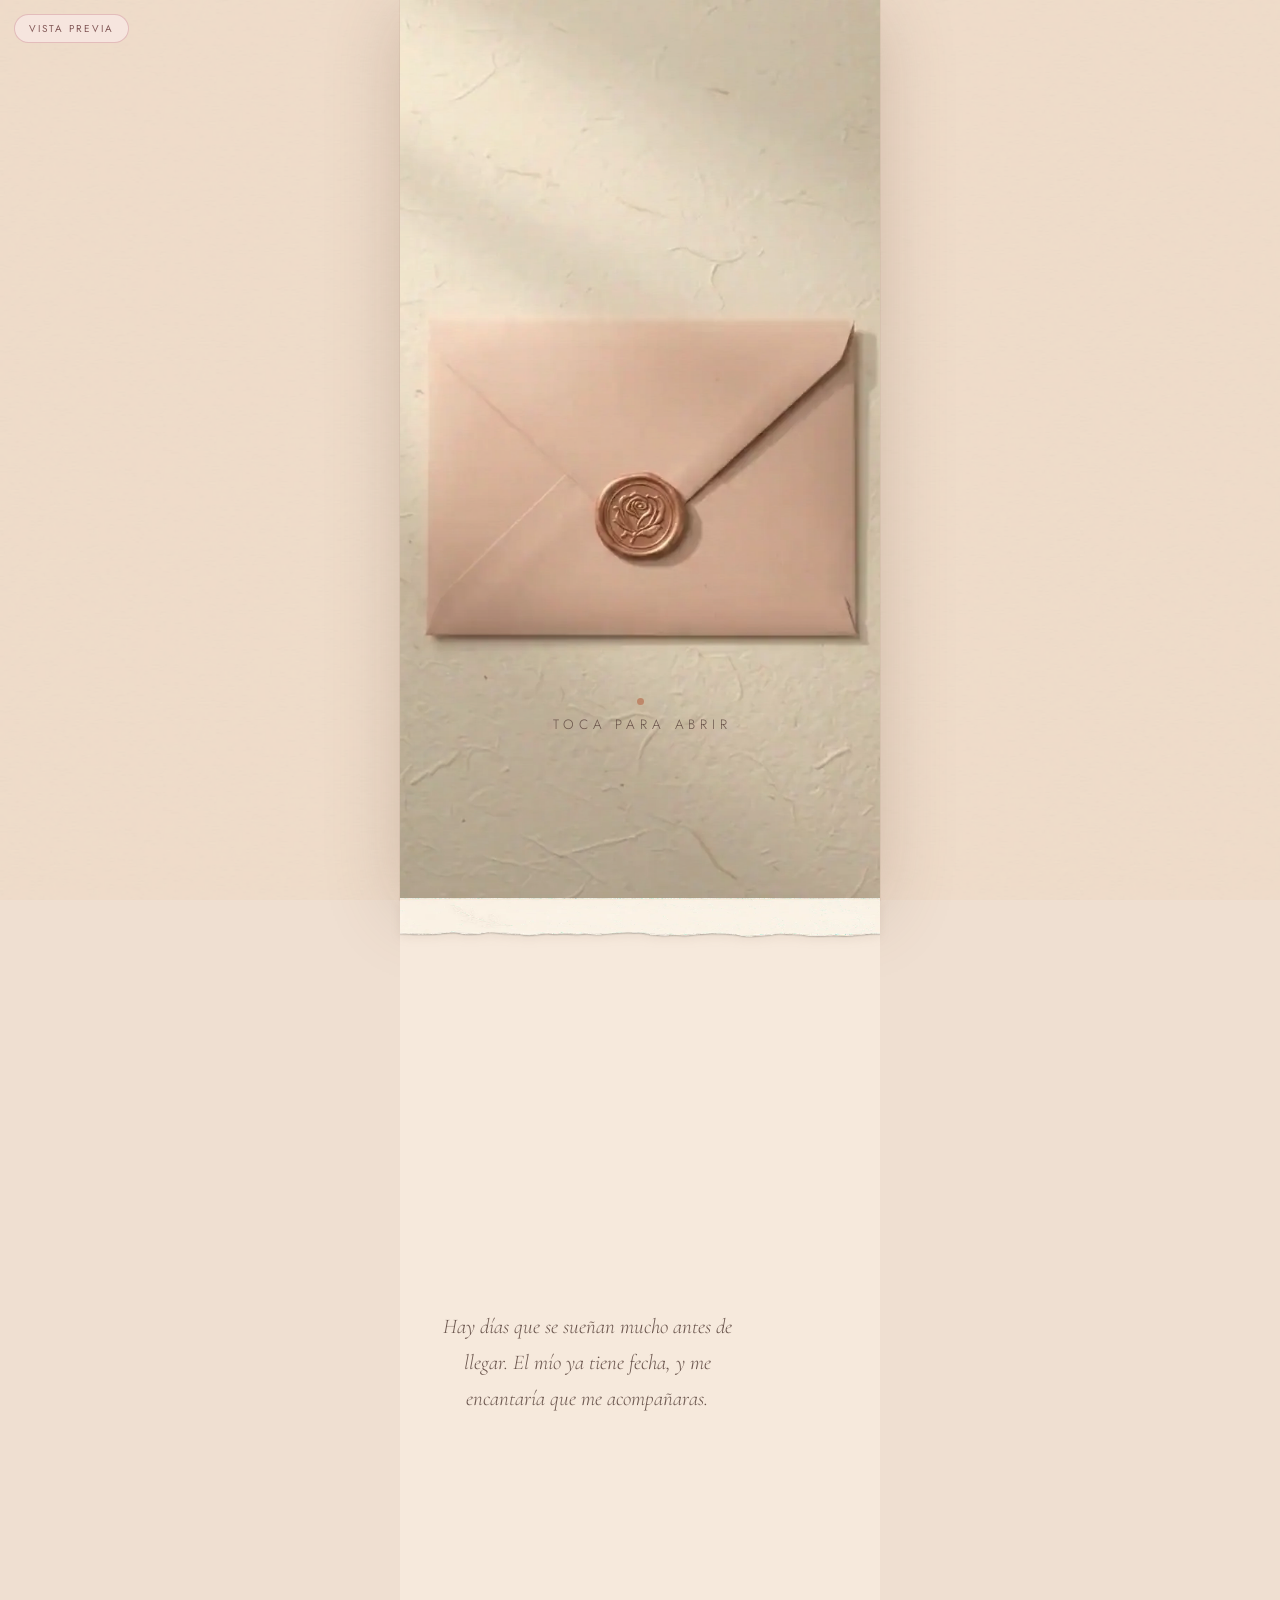
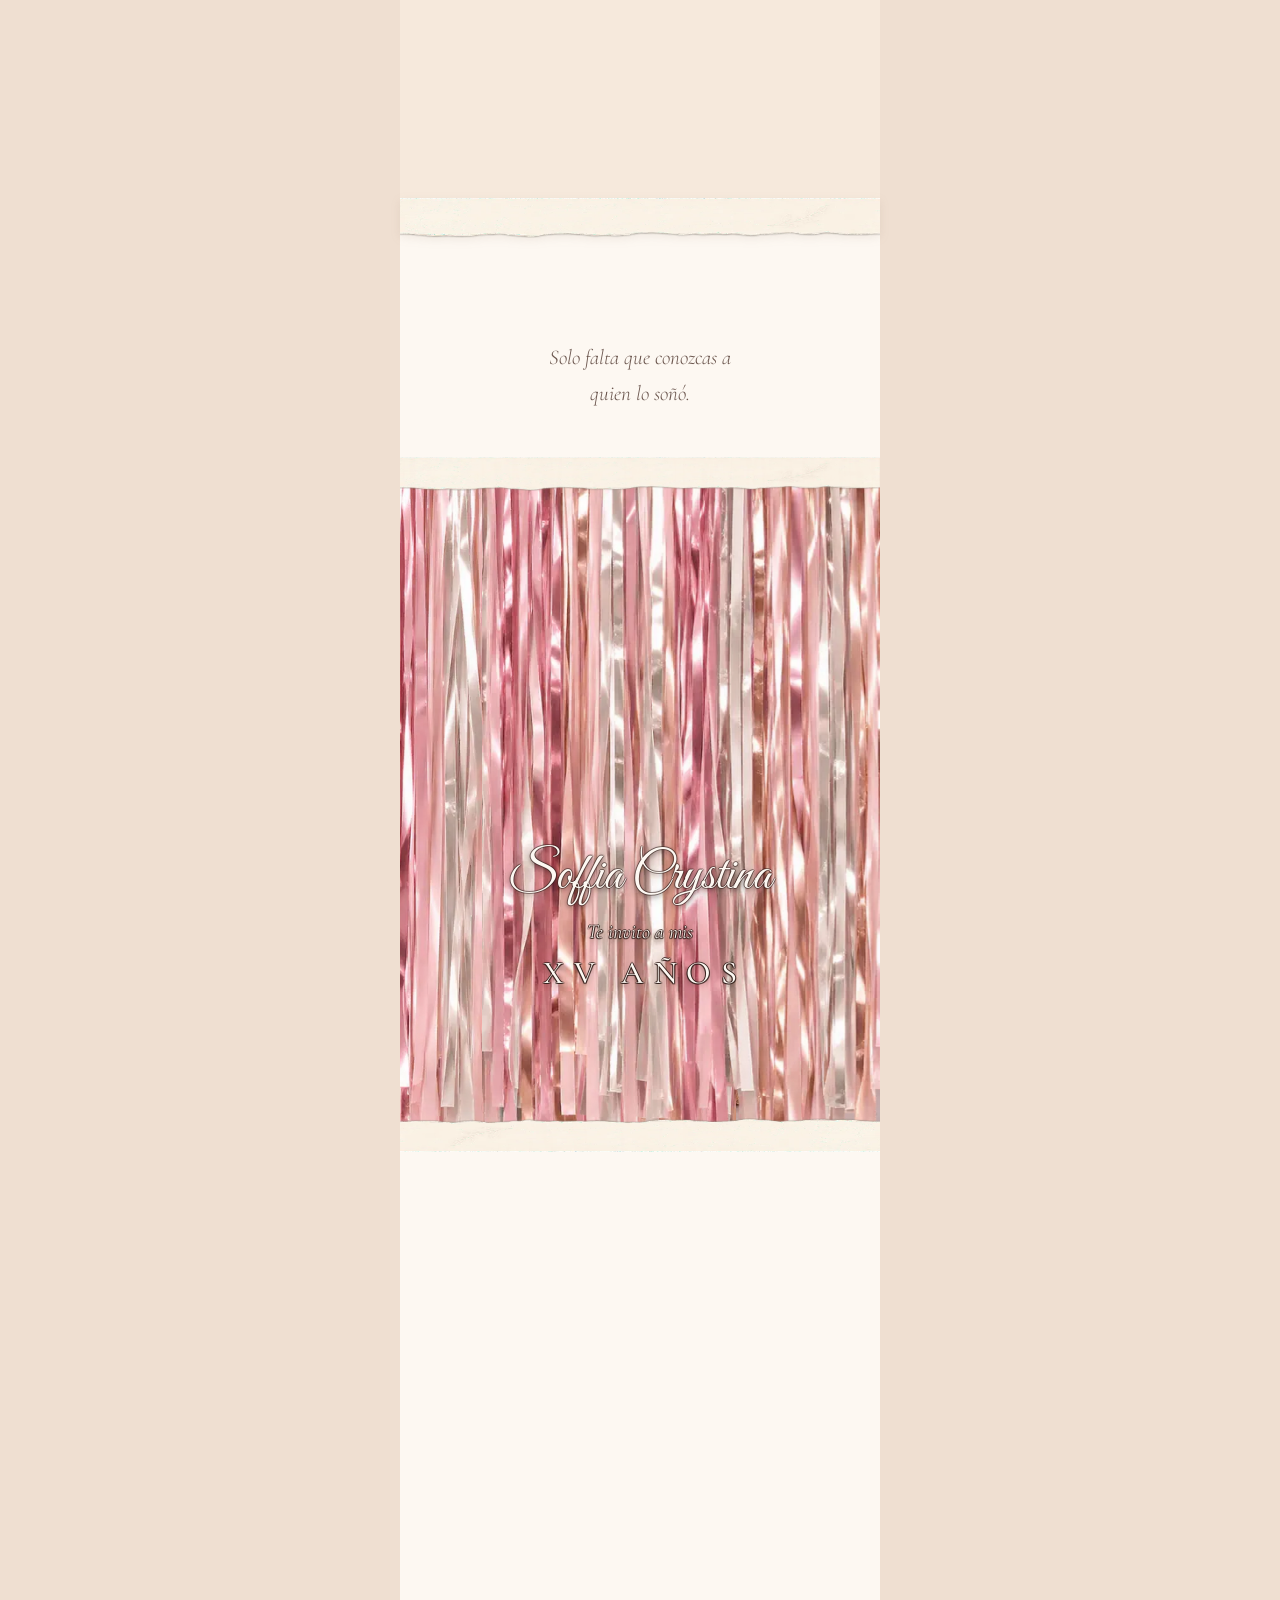
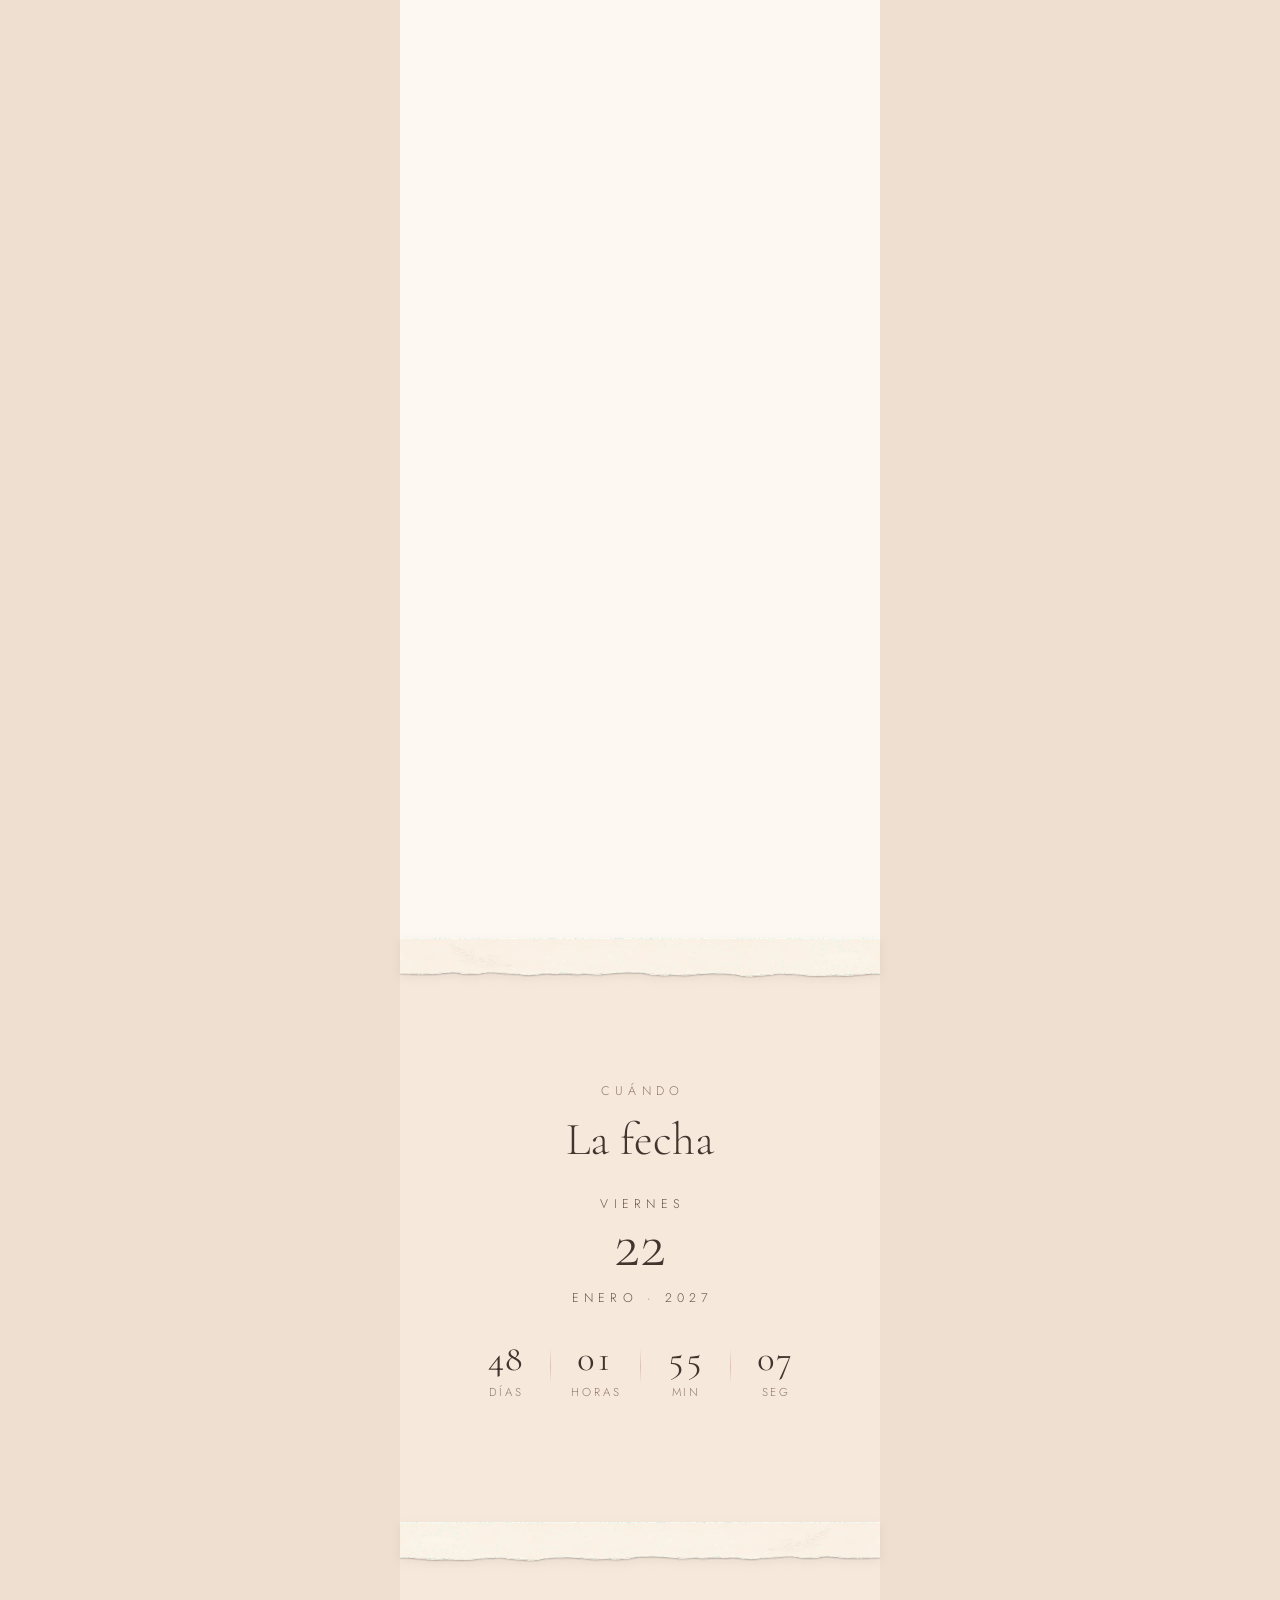
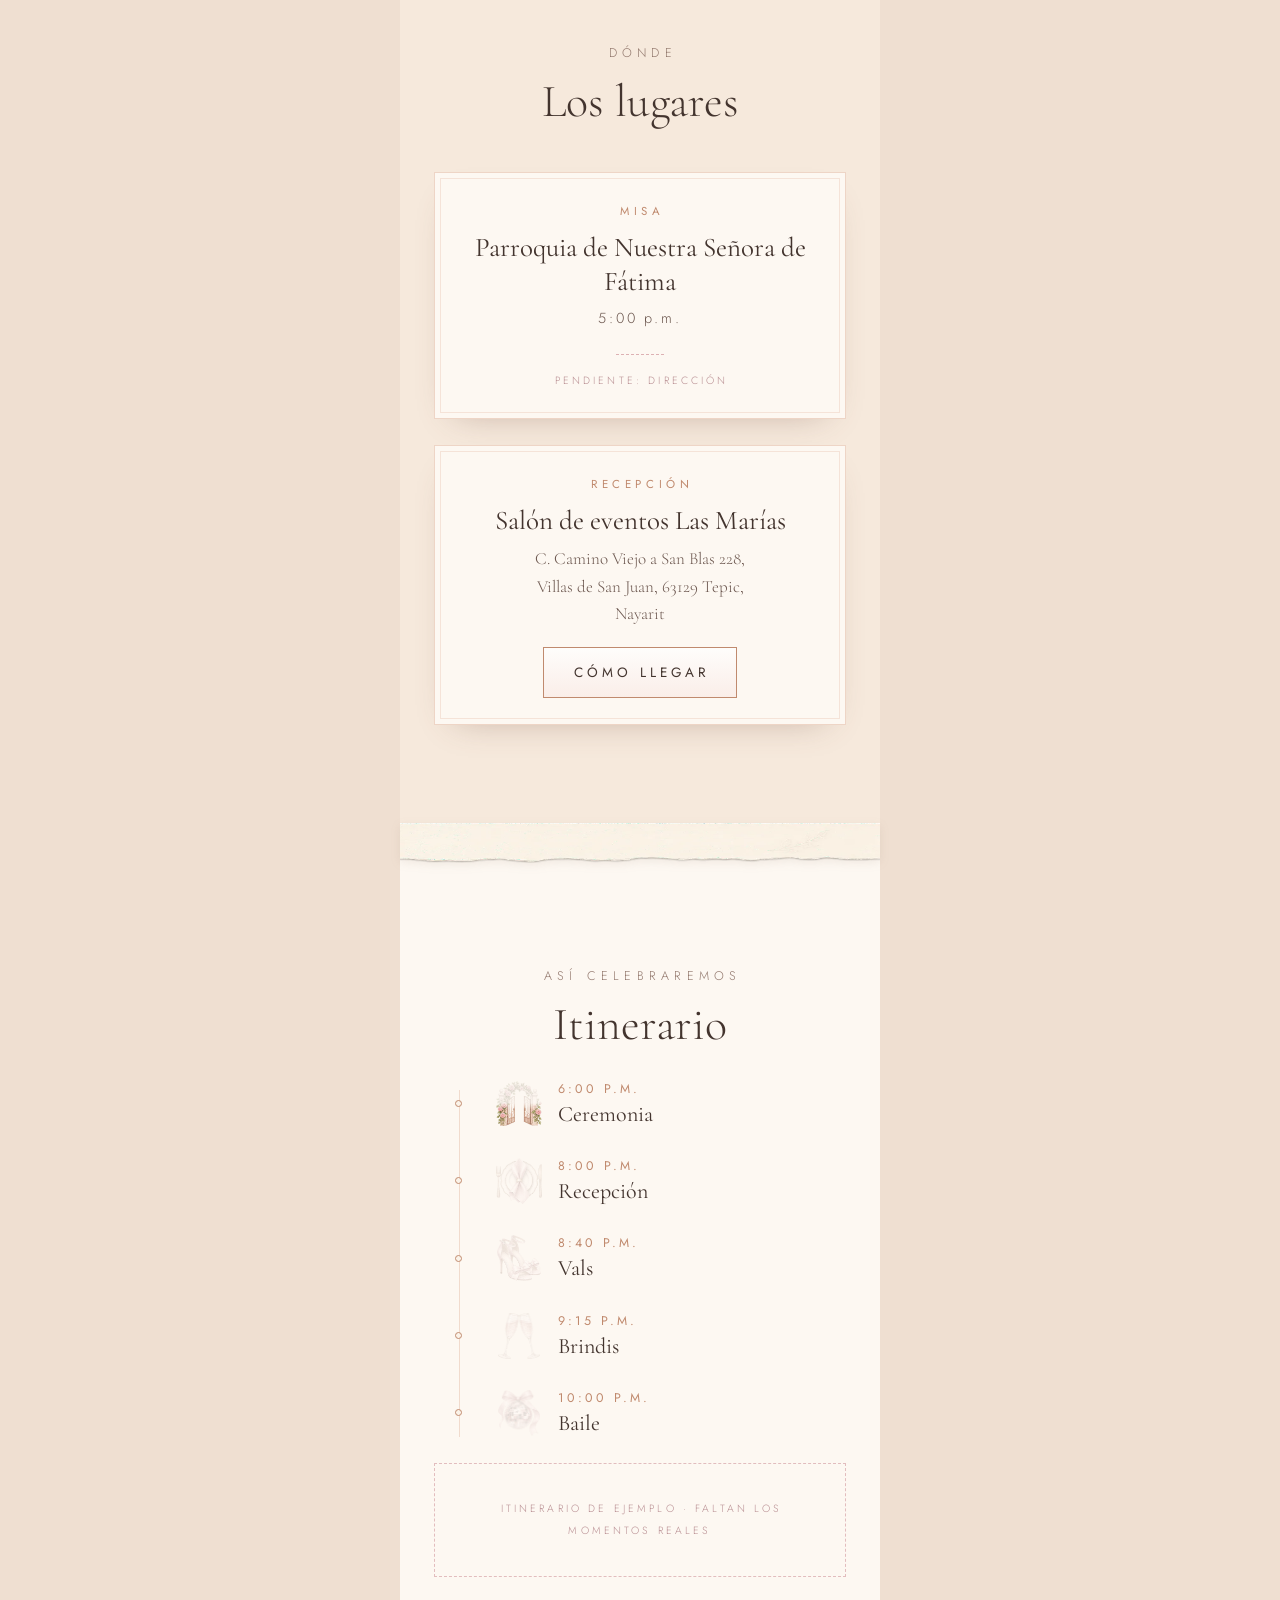
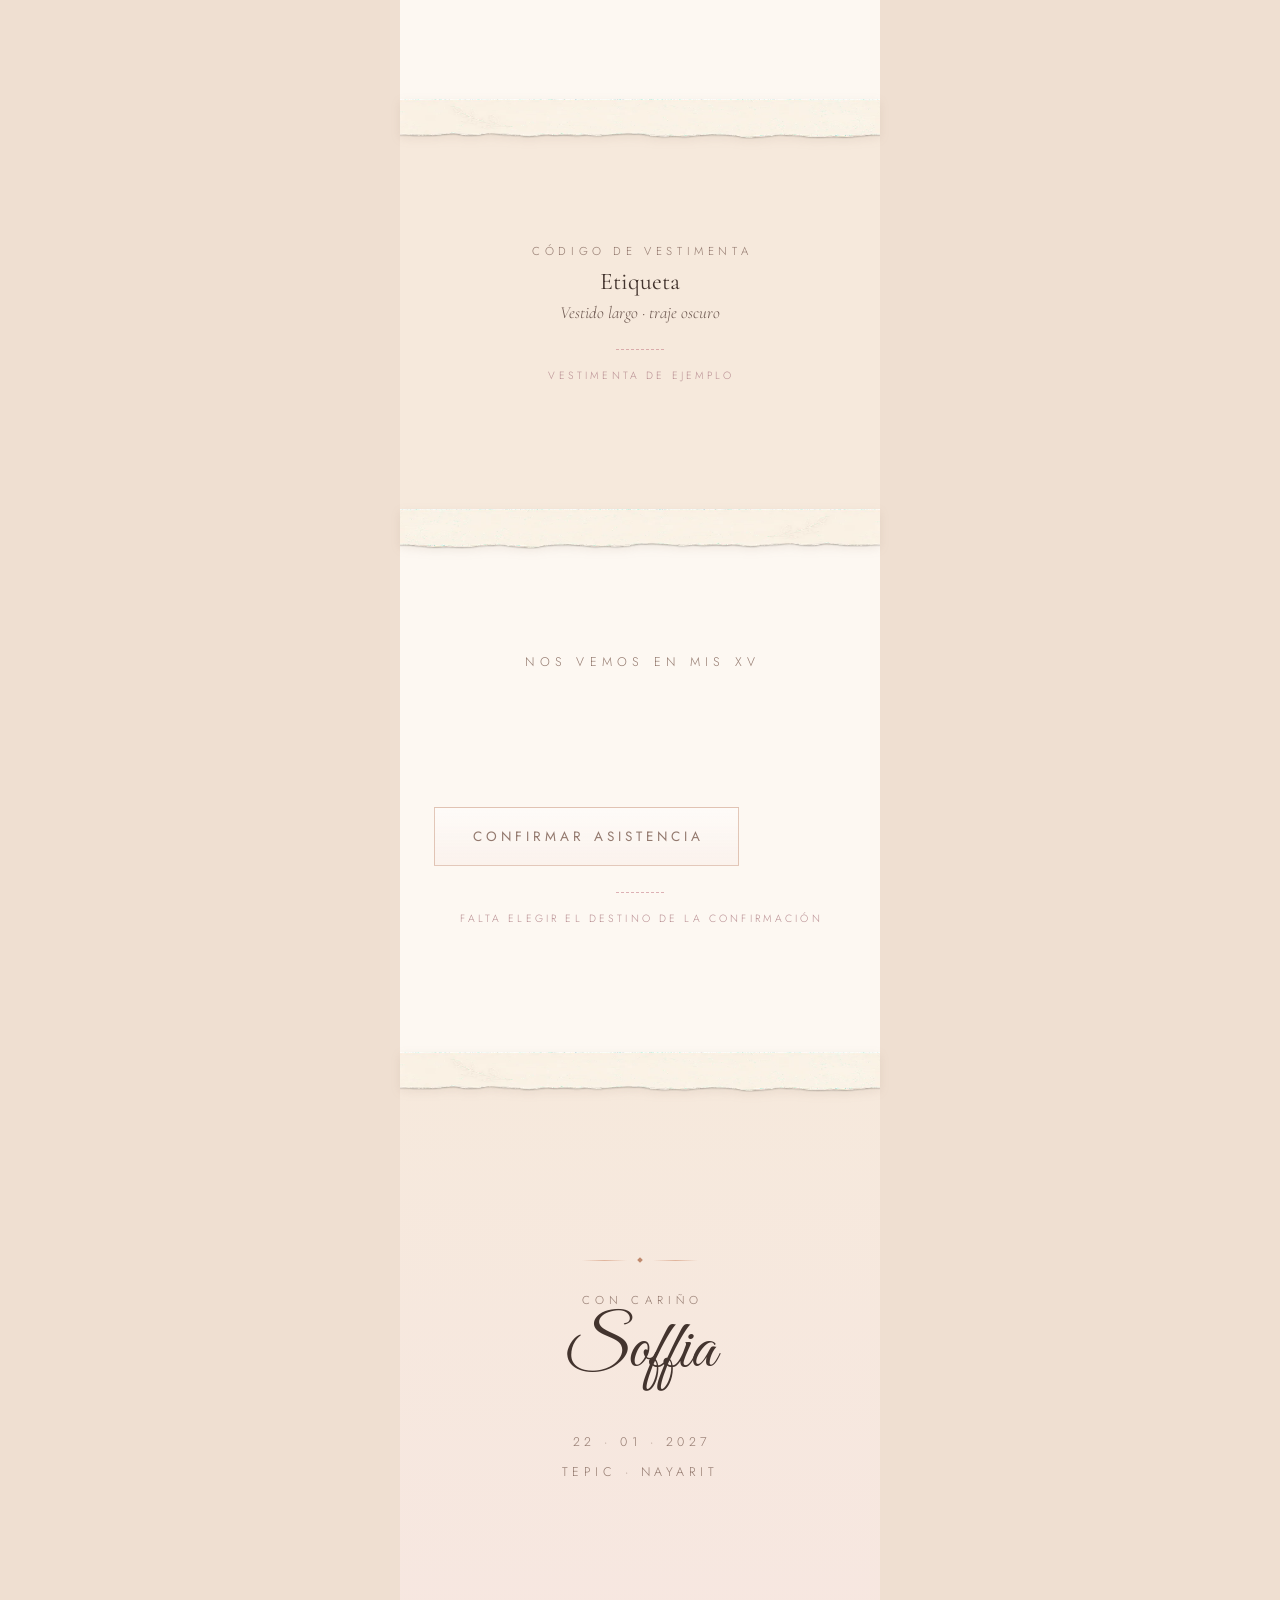
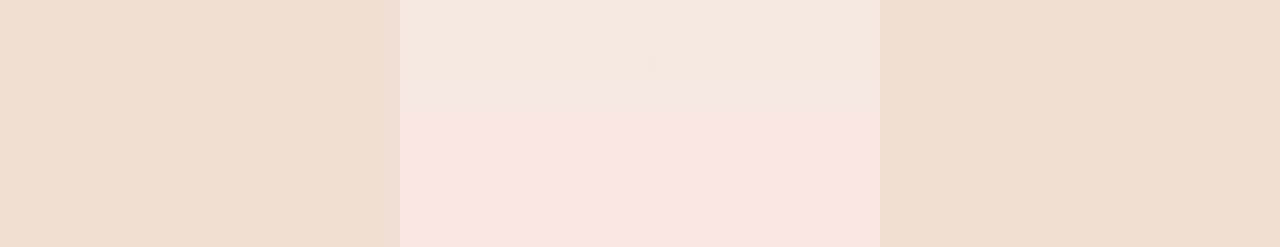
==== index.html @ de1f69ea "El telón es ahora una cortina de flecos, y las bolas son de espejo Los flecos miden 8,5 px de ancho " ====
<!doctype html>
<html lang="es">
<head>
<meta charset="utf-8">
<!-- fuera de los buscadores: aquí van el nombre y la foto de una menor -->
<meta name="robots" content="noindex, nofollow, noarchive, noimageindex">
<meta name="viewport" content="width=device-width, initial-scale=1, viewport-fit=cover">
<title>Mis XV años · Soffia Crystina</title>
<meta name="description" content="Invitación a los XV años de Soffia Crystina Molina González.">
<meta name="theme-color" content="#F7EADF">
<link rel="preconnect" href="https://fonts.googleapis.com">
<link rel="preconnect" href="https://fonts.gstatic.com" crossorigin>
<link rel="stylesheet" href="https://fonts.googleapis.com/css2?family=Cormorant+Garamond:ital,wght@0,300;0,400;0,500;0,600;1,300;1,400&family=Jost:wght@300;400;500&family=Great+Vibes&display=swap">
<!-- El estilo se decide antes de pintar nada: si se pusiera desde script.js?v=1795372838-704728f
     se vería un parpadeo del estilo viejo al nuevo. Manda ?estilo= de la URL;
     si no, lo que diga datos.js?v=1795372838-704728f (y por defecto, «papel»). -->
<script src="datos.js?v=1795372838-704728f"></script>
<script>
  (function () {
    var p = new URLSearchParams(location.search).get('estilo');
    var e = (p === 'fiesta' || p === 'papel') ? p : null;
    var d = (window.DATOS && DATOS.estilo) || 'papel';
    document.documentElement.dataset.estilo = e || d;
    if (e) try { sessionStorage.setItem('estilo', e); } catch (x) {}
  })();
</script>
<link rel="preload" as="image" href="assets/apertura-poster.webp?v=1795372838-704728f">
<link rel="stylesheet" href="styles.css?v=1795372838-704728f">
</head>
<body class="sin-abrir">

<p class="salta"><a href="#contenido">Saltar al contenido de la invitación</a></p>

<!-- ══════════════ 1 · EL SOBRE ══════════════ -->
<section class="pantalla-sobre" id="sobre">
  <div class="sobre-centro">

    <button type="button" class="escenario" id="escenario"
            aria-label="Abrir la invitación de Soffia">
     <span class="lienzo">
      <!-- 1 · el sobre cerrado, quieto, hasta que tocan -->
      <img class="capa" id="capa-poster" src="assets/apertura-poster.webp?v=1795372838-704728f" alt=""
           width="1080" height="1920" fetchpriority="high">

      <!-- 2 · los dos vídeos, uno detrás de otro. Son dos elementos y no uno
           con la fuente cambiada: así el segundo ya está descargado y pintado
           cuando acaba el primero, y el corte no parpadea. -->
      <video class="capa" id="video-1" muted playsinline preload="auto"
             aria-hidden="true" src="assets/apertura-1.mp4?v=1795372838-704728f"></video>
      <video class="capa" id="video-2" muted playsinline preload="none"
             aria-hidden="true"></video>

      <!-- 3 · la hoja: es el último fotograma del segundo vídeo, así que el
           relevo no se ve. Hace falta porque el navegador tira la imagen de un
           vídeo pausado al salir de pantalla y al volver dibuja la primera. -->
      <img class="capa" id="capa-final" src="assets/apertura-final.webp?v=1795372838-704728f" alt=""
           width="1080" height="1920" fetchpriority="low">

      <!-- 3b · y la hoja se asienta: el fotograma del vídeo recorta un 18 %
           del ancho, justo donde está el borde deckle. Esta capa trae la hoja
           entera y entra creciendo hacia su tamaño real, así que el reencuadre
           se lee como el papel posándose y no como un salto. -->
      <span class="capa hoja-posada" id="hoja-posada" aria-hidden="true">
        <img src="assets/hoja.webp?v=1795372838-704728f" alt="" width="720" height="1168"
             fetchpriority="low">
      </span>

      <!-- 4 · y encima, las letras -->
      <span class="carta" id="carta" aria-hidden="true">
        <span class="carta-cintillo" style="--i:0">Mis XV años</span>
        <span class="filete" style="--i:1"><i></i><b></b><i></i></span>
        <span class="carta-nombre" style="--i:2">Soffia Crystina</span>
        <span class="carta-apellidos" style="--i:3">Molina González</span>
        <span class="carta-fecha" id="carta-fecha" style="--i:4">Fecha por confirmar</span>
      </span>
     </span>
    </button>


    <!-- «Toca para abrir» y «Desliza» ocupan el mismo sitio: una se desvanece y
         la otra aparece justo donde estaba, pegada al sobre. -->
    <div class="pie-sobre">
    <div class="llamada" id="llamada">
      <span class="llamada-sello" aria-hidden="true"></span>
      <span class="llamada-texto">Toca para abrir</span>
    </div>

    <div class="baja" id="baja" aria-hidden="true">
      <span>Desliza</span>
      <svg viewBox="0 0 18 26" width="18" height="26" fill="none" aria-hidden="true">
        <path d="M9 1v21M3 16l6 6 6-6" stroke="currentColor" stroke-width="1.1"
              stroke-linecap="round" stroke-linejoin="round"/>
      </svg>
      </div>
    </div>
  </div>
</section>

<main id="contenido">

<!-- ══════════════ 2 · SOFFIA ══════════════ -->
<!-- ══════════════ 2 · LA ILUSIÓN ══════════════ -->
<section class="seccion s-nota" id="nota">
  <div class="costura costura-arriba invertida" aria-hidden="true"></div>
  <img class="adorno ad-globo" src="assets/ad-globo.webp?v=1795372838-704728f" alt="" aria-hidden="true" loading="lazy" data-parallax="0.08">

  <div class="envoltorio">
    <p class="parrafo-grande revela" id="msj-presentacion" style="--i:0"></p>
  </div>
</section>

<!-- ══════════════ 3 · SOFFIA ══════════════ -->
<section class="seccion s-soffia" id="soffia">
  <div class="costura costura-arriba" aria-hidden="true"></div>
  <img class="adorno ad-brillo ad-brillo-esferas" src="assets/ad-brillo.webp?v=1795372838-704728f" alt="" aria-hidden="true" loading="lazy" data-parallax="0.13">
  <img class="adorno ad-esferas" src="assets/ad-esferas.webp?v=1795372838-704728f" alt="" aria-hidden="true" loading="lazy" data-parallax="0.10">

  <!-- el puente: lo último que se lee antes de que se abran las rosas -->
  <div class="envoltorio">
    <p class="parrafo-puente revela" id="msj-puente" style="--i:0"></p>
  </div>

  <!-- La escena se queda clavada en pantalla mientras dura el efecto. Es lo
       que permite darle recorrido de scroll sin dejar papel en blanco: la
       fotografía no se mueve, lo que avanza es el desvelado. -->
  <div class="soffia-escena">

  <!-- la fotografía asoma por un rasgado del papel -->
  <figure class="retrato revela" id="retrato" style="--i:2">
    <div class="retrato-marco">
      <img id="foto-portada" alt="Fotografía de Soffia" hidden>
      <div class="retrato-vacio" id="retrato-vacio">
        <img src="assets/flor-hojas.webp?v=1795372838-704728f" alt="" loading="lazy">
        <p>Aquí irá la fotografía de Soffia</p>
      </div>
      <!-- tres paneles de rosas: arriba sube, izquierda y derecha se abren -->
      <img class="velo velo-arriba" src="assets/panel-arriba.webp?v=1795372838-704728f" alt="" loading="lazy">
      <img class="velo velo-izq" src="assets/panel-izq.webp?v=1795372838-704728f" alt="" loading="lazy">
      <img class="velo velo-der" src="assets/panel-der.webp?v=1795372838-704728f" alt="" loading="lazy">
    </div>
    <span class="costura costura-foto arriba" aria-hidden="true"></span>
    <span class="costura costura-foto abajo" aria-hidden="true"></span>
  </figure>

  <!-- la invitación de verdad: aparece cuando las rosas terminan de abrirse -->
  <div class="envoltorio">
    <div class="invitacion" id="invitacion">
      <p class="antetitulo inv-ep">Te invito</p>
      <h1 class="titulo-soffia inv-nom">
        <span class="firma" id="nombre-grande">Soffia Crystina</span>
      </h1>
      <p class="inv-pie"><span class="inv-pie-a">Te invito a mis</span><span class="inv-xv">XV años</span></p>
    </div>
  </div>

  </div><!-- /soffia-escena -->
</section>

<!-- ══════════════ 3 · CUÁNDO Y DÓNDE ══════════════ -->
<section class="seccion s-cuando" id="cuando">
  <div class="costura costura-arriba invertida" aria-hidden="true"></div>
  <img class="adorno ad-guirnalda" src="assets/ad-guirnalda.webp?v=1795372838-704728f" alt="" aria-hidden="true" loading="lazy" data-parallax="0.11">

  <div class="envoltorio">
    <p class="antetitulo revela" style="--i:0">Cuándo</p>
    <h2 class="titulo revela" style="--i:1">La fecha</h2>

    <div class="fecha-grande revela" id="fecha-grande" style="--i:2"></div>

    <div class="cuenta" id="cuenta" hidden>
      <div class="cuenta-celda"><b id="cr-d">00</b><span>días</span></div>
      <div class="cuenta-celda"><b id="cr-h">00</b><span>horas</span></div>
      <div class="cuenta-celda"><b id="cr-m">00</b><span>min</span></div>
      <div class="cuenta-celda"><b id="cr-s">00</b><span>seg</span></div>
    </div>

  </div>
</section>

<!-- ══════════════ 4b · DÓNDE ══════════════ -->
<section class="seccion s-donde" id="donde">
  <div class="costura costura-arriba" aria-hidden="true"></div>
  <img class="adorno ad-perlas" src="assets/ad-perlas.webp?v=1795372838-704728f" alt="" aria-hidden="true" loading="lazy" data-parallax="0.12">

  <div class="envoltorio">
    <p class="antetitulo revela" style="--i:0">Dónde</p>
    <h2 class="titulo revela" style="--i:1">Los lugares</h2>

    <div class="sedes" id="sedes"></div>
  </div>
</section>

<!-- ══════════════ 4 · ITINERARIO ══════════════ -->
<section class="seccion s-itinerario" id="itinerario">
  <div class="costura costura-arriba" aria-hidden="true"></div>
  <img class="adorno ad-mono-a" src="assets/ad-mono-a.webp?v=1795372838-704728f" alt="" aria-hidden="true" loading="lazy" data-parallax="0.10">

  <div class="envoltorio">
    <p class="antetitulo revela" style="--i:0">Así celebraremos</p>
    <h2 class="titulo revela" style="--i:1">Itinerario</h2>

    <div class="linea-tiempo" id="linea-tiempo">
      <span class="linea-riel" aria-hidden="true"><i id="linea-avance"></i></span>
      <ol id="momentos"></ol>
    </div>

  </div>
</section>

<!-- ══════════════ 5 · VESTIMENTA ══════════════ -->
<section class="seccion s-vestir" id="vestir" hidden>
  <div class="costura costura-arriba invertida" aria-hidden="true"></div>
  <img class="adorno ad-cintas" src="assets/ad-cintas.webp?v=1795372838-704728f" alt="" aria-hidden="true" loading="lazy" data-parallax="0.10">

  <div class="envoltorio">
    <div class="vestimenta" id="vestimenta" hidden></div>
  </div>
</section>

<!-- ══════════════ 6 · CONFIRMACIÓN ══════════════ -->
<section class="seccion s-confirmar" id="confirmar">
  <div class="costura costura-arriba" aria-hidden="true"></div>
  <img class="adorno ad-brillo ad-brillo-globos" src="assets/ad-brillo.webp?v=1795372838-704728f" alt="" aria-hidden="true" loading="lazy" data-parallax="0.13">
  <img class="adorno ad-globos" src="assets/ad-globos.webp?v=1795372838-704728f" alt="" aria-hidden="true" loading="lazy" data-parallax="0.09">

  <div class="envoltorio">
    <p class="antetitulo revela" style="--i:0">Nos vemos en mis XV</p>
    <p class="parrafo-grande revela" id="msj-cierre" style="--i:1"></p>
    <div class="accion revela" id="accion" style="--i:2"></div>
  </div>
</section>

<!-- ══════════════ 7 · DESPEDIDA ══════════════ -->
<section class="seccion s-cierre" id="cierre">
  <div class="costura costura-arriba invertida" aria-hidden="true"></div>
  <img class="adorno ad-mono-b" src="assets/ad-mono-b.webp?v=1795372838-704728f" alt="" aria-hidden="true" loading="lazy" data-parallax="0.10">
  <!-- el cierre se monta en tres piezas: la rosa donde aterriza la que cae,
       y el follaje de cada lado, que sale de detrás cuando ya está posada -->
  <span class="flor flor-cierre-b" aria-hidden="true" data-parallax="0.09">
    <img class="cierre-hoja cierre-izq" src="assets/flor-bajo-izq.webp?v=1795372838-704728f" alt="" loading="lazy">
    <img class="cierre-hoja cierre-der" src="assets/flor-bajo-der.webp?v=1795372838-704728f" alt="" loading="lazy">
    <img class="cierre-rosa" src="assets/flor-bajo-rosa.webp?v=1795372838-704728f" alt="" loading="lazy">
  </span>

  <div class="envoltorio">
    <!-- la firma, sellada en lacre, como en la papelería impresa -->
    <div class="rubrica revela" style="--i:0">
      <span class="filete"><i></i><b></b><i></i></span>
      <span class="rubrica-eti">Con cariño</span>
      <span class="firma rubrica-firma">Soffia</span>
      <p class="rubrica-pie" id="rubrica-pie"></p>
    </div>
  </div>
</section>

</main>

<!-- la rosa que se desprende de la tarjeta y baja con el scroll -->
<span class="petalo" id="petalo" aria-hidden="true">
  <img class="petalo-cara" id="rosa-frente" src="assets/rosa-frente.webp?v=1795372838-704728f" alt="">
  <img class="petalo-cara" id="rosa-tres"   src="assets/rosa-tres.webp?v=1795372838-704728f"   alt="">
  <img class="petalo-cara" id="rosa-perfil" src="assets/rosa-perfil.webp?v=1795372838-704728f" alt="">
</span>

<button type="button" class="audio" id="audio" hidden aria-pressed="false"
        aria-label="Activar la música">
  <span class="audio-ondas" aria-hidden="true"><i></i><i></i><i></i></span>
</button>

<div class="aviso-previa" id="aviso-previa" hidden>
  Vista previa
</div>

<script src="script.js?v=1795372838-704728f"></script>
</body>
</html>
---- styles.css ----
/* ===========================================================================
   Invitación XV años · Soffia Crystina Molina González
   Paleta y materiales muestreados de las acuarelas originales.
   =========================================================================== */

:root{
  /* ── Escala tipográfica ──
     Había diez tamaños distintos entre 9 y 14 px: 9, 9,5, 10, 10,5, 11, 11,5,
     12, 12,5, 13 y 13,9. Nadie distingue 9,5 de 10, pero la falta de criterio
     se nota en el ritmo. Y varios caían por debajo de lo que se lee cómodo en
     un móvil, sobre todo en Jost 300 con mucho espaciado sobre papel crema.
     Cuatro escalones para todo lo pequeño, y ninguno baja de 11,5. */
  --t-micro:  11.5px;   /* etiquetas: tipo de sede, contador, «Desliza» */
  --t-eti:    12.5px;   /* antetítulos de sección, horas, datos del cierre */
  --t-accion: 13.5px;   /* botones y llamadas a tocar */
  --t-dato:   14.5px;   /* las horas de las sedes, que son dato útil */
  --t-texto:  17px;     /* direcciones y notas: texto para leer, no rótulo */

  --marfil:        #FBF3E9;
  --marfil-papel:  #F6E9DC;
  --blanco-calido: #FDF8F2;
  --campo:         #EFDFD1;

  --rosa-pastel:   #F0C9C7;
  --rosa-sombra:   #E6BBB8;
  --rosa-antiguo:  #C8828A;
  --rosa-velo:     #F7E6E2;

  --oro:           #C08A6E;
  --oro-claro:     #E0B49C;
  --salvia:        #96A077;

  --tinta:         #43342E;
  --tinta-suave:   #6B564E;
  --tinta-tenue:   #93796E;

  --col: 480px;
  --serif: 'Cormorant Garamond', 'Times New Roman', serif;
  --firma: 'Great Vibes', 'Cormorant Garamond', cursive;
  --sans:  'Jost', system-ui, -apple-system, sans-serif;

  --curva: cubic-bezier(.22,.61,.36,1);
  --curva-salida: cubic-bezier(.33,0,.12,1);
}

*,*::before,*::after{ box-sizing:border-box; }
[hidden]{ display:none !important; }

/* propiedades animables de la apertura */
@property --sube   { syntax:'<percentage>'; inherits:false; initial-value:100%; }
@property --sombra { syntax:'<number>';     inherits:false; initial-value:0;   }

html{
  background: var(--campo);
  -webkit-text-size-adjust:100%;
}

body{
  margin:0;
  font-family: var(--serif);
  color: var(--tinta);
  background: var(--marfil);
  max-width: var(--col);
  margin-inline: auto;
  overflow-x: clip;
  position: relative;
  box-shadow: 0 0 0 1px rgba(160,120,96,.1), 0 10px 70px rgba(110,78,62,.24);
}

/* textura de algodón sobre todo el documento */
body::before{
  content:''; position:fixed; inset:0; z-index:9;
  pointer-events:none;
  background:url('assets/papel-marfil.webp?v=1795372838-704728f') repeat;
  background-size:360px 360px;
  opacity:.5; mix-blend-mode:multiply;
}

img{ max-width:100%; display:block; }

.salta{ position:absolute; margin:0; }
.salta a{
  position:absolute; left:-9999px; top:0; z-index:100;
  background:var(--marfil); color:var(--tinta); padding:.7em 1.1em;
  font-family:var(--sans); font-size:14px; border:1px solid var(--oro);
}
.salta a:focus{ left:8px; top:8px; }

/* mientras el sobre no se abre, la historia no empieza */
body.sin-abrir{ height:100svh; overflow:hidden; }

/* ═══════════════════ 1 · EL SOBRE ═══════════════════ */

.pantalla-sobre{
  min-height:100svh;
  position:relative;
  display:flex; align-items:center; justify-content:center;
  overflow:hidden;
  padding:0;
  background: linear-gradient(180deg, #F7EBDC 0%, #F5E8D8 28%, #F3E6D5 72%, #F0E2D1 100%);
}
.sobre-centro{
  display:flex; flex-direction:column; align-items:center;
  gap: clamp(12px, 2.4svh, 22px);
  width:100%;
}

/* La portada ocupa la pantalla entera del móvil. El escenario es el marco y
   recorta; el lienzo de dentro conserva la proporción exacta del dibujo para
   que la tarjeta, el lacre y el texto sigan encajando al píxel. */
.escenario{
  position:relative;
  display:grid; place-items:center;
  width:100%; height:100svh;
  overflow:hidden;
  padding:0; margin:0; border:0; background:none;
  cursor:pointer;
  transform: scale(var(--empuje,1));
  transition: transform 2.4s var(--curva);
  -webkit-tap-highlight-color: transparent;
}
/* La hoja se queda a pantalla completa cuando el sobre ya se abrió. Entra
   creciendo desde donde estaba la tarjeta, así que se lee como que sale de
   dentro del sobre y se acerca. */
/* La hoja se ata al ancho de la PANTALLA, no al del lienzo: el lienzo es más
   ancho que el móvil y, al recortar, se comía la rosa de la esquina.
   Son dos piezas para poder encadenar dos movimientos distintos: la caja la
   sube (como si la sacaras del sobre) y, ya arriba, la imagen crece hasta
   llenar la pantalla. */
.hoja-caja{
  position:absolute; top:0; height:100%;
  left:50%; width:100vw; z-index:3;
  /* Arranca con su borde superior justo donde está el de la tarjeta en el
     último fotograma del vídeo: en ese fotograma la tarjeta ya llega de lado a
     lado de la pantalla, así que la hoja la sustituye sin que se note. */
  transform: translateX(-50%) translateY(19.3%);
  transition: transform 1.15s var(--curva);
  pointer-events:none;
}
.hoja{
  display:block; width:100%; height:100%; object-fit:cover;
  /* opaca de principio a fin: si se desvanece se ve el sobre a través de ella
     y parece un fundido sucio en vez de una hoja saliendo */
}
body.hoja-fuera .hoja-caja{ transform: translateX(-50%) translateY(0); }

/* El frente del sobre va POR DELANTE de la hoja: así la hoja sale de dentro
   del bolsillo y no por encima del sobre. Después baja con el resto. */
.bolsillo{
  position:absolute; inset:0; width:100%; height:100%;
  object-fit:fill; z-index:4; pointer-events:none;
  transition: transform .95s var(--curva);
}
body.hoja-fuera .bolsillo{ transform: translateY(52%); }

/* y el sobre se va hacia abajo mientras tanto. Sin desvanecerse: se va
   deslizando, que es más de verdad, y acaba tapado por la hoja. */

.lienzo{
  /* La escena ES la pantalla: los vídeos traen su propio fondo de papel hasta
     el borde, así que no hay proporción que respetar, solo cubrir. */
  position:relative; display:block;
  container-type: inline-size;
  width:100%; height:100svh;
}
.escenario:focus-visible{
  outline:2px solid var(--oro); outline-offset:10px;
}
body.abierto .escenario{ cursor:default; }

.capa{
  position:absolute; inset:0;
  width:100%; height:100%;
  object-fit:cover;
  border-radius:inherit;
  opacity:0;                      /* el JS las va encendiendo por turnos */
}
#capa-poster{ opacity:1; }        /* lo primero que se ve, sin esperar a nada */

/* La hoja entera, apoyada sobre el papel. El relevo con el último fotograma
   del vídeo es un fundido de poco menos de un segundo mientras ella encoge
   hasta su tamaño: dos imágenes del mismo papel cruzándose, así que la
   diferencia de encuadre no se ve, solo el movimiento. */
/* NO se cruzan las dos hojas: la del vídeo y esta son dibujos distintos, y
   al fundirlas se veían las cuatro rosas a la vez. Van en relevo por el
   fondo: primero el papel liso cubre el vídeo, y solo cuando ya lo tapa
   entera entra la hoja, creciendo hasta posarse. En ningún momento hay dos
   dibujos encima del otro. */
.hoja-posada{
  display:grid; place-items:center;
  background: var(--marfil-papel);
  z-index:5; opacity:0;
  transition: opacity .5s ease;
}
.hoja-posada img{
  width:100%; height:100%; object-fit:contain;
  /* Margen mínimo y FIJO: lo justo para que se vea que es una hoja apoyada.
     En vw crecía con la ventana —13 px en escritorio, 7 en el móvil—, y el
     dibujo va recortado a ras del borde deckle, sin aire propio. */
  /* El hueco de abajo no es decoración: es la banda donde vive «Desliza».
     En pantallas anchas la hoja crecía hasta meterse debajo del texto y se
     encimaban. Reservándola, no se tocan en ninguna proporción. */
  padding: 0 5px 20svh;
  /* La hoja va dentro de una rejilla, y ahí `min-height` vale `auto`: el
     navegador no deja que un elemento reemplazado baje de su altura propia,
     así que el `height:100%` se ignoraba y la hoja se pasaba por debajo de
     la banda reservada, tapando «Desliza». Con la hoja anterior, más ancha,
     su altura propia cabía justa y el fallo no se veía. */
  min-height: 0;
  opacity:0; transform: scale(1.26);
  transition: opacity .8s ease .5s, transform 1.3s var(--curva) .5s;
}
body.hoja-posada-lista .hoja-posada    { opacity:1; }
body.hoja-posada-lista .hoja-posada img{ opacity:1; transform:none; }
#capa-vacio, #capa-abierto, #capa-video{ opacity:0; }
#capa-video{ object-fit:fill; }

/* la máscara deja ver la tarjeta solo por encima de la V de la solapa */
.marco-tarjeta{
  position:absolute; inset:0; display:block;
  -webkit-mask-image:url('assets/mascara-tarjeta.png?v=1795372838-704728f');
          mask-image:url('assets/mascara-tarjeta.png?v=1795372838-704728f');
  -webkit-mask-size:100% 66.5072%;
          mask-size:100% 66.5072%;
  -webkit-mask-position:top left;  mask-position:top left;
  -webkit-mask-repeat:no-repeat;   mask-repeat:no-repeat;
  opacity:0;
}
.tarjeta{
  position:absolute;
  left:12.9649%; top:23.4450%;
  width:73.0074%; height:43.0622%;
  object-fit:fill;
  transform: translate3d(0, var(--sube, 100%), 0);
  filter: drop-shadow(0 calc(var(--sombra,0) * 1.4px) calc(var(--sombra,0) * 2.2px) rgba(116,74,62,.26));
}

/* ── texto HTML dentro del marco real de la tarjeta ── */
/* El lacre va pegado a la solapa frontal, así que siempre por delante de la
   tarjeta: si no, al subir la tarjeta lo rebanaría por arriba. */
.sello-capa{
  position:absolute;
  left:41.1265%; top:63.5167%; width:17.0032%; height:9.9880%;
  object-fit:fill; pointer-events:none;
  opacity:0;   /* solo existe cuando el sobre ya está abierto */
}

.carta{
  /* Centrado sobre la hoja ya posada, con un punto de sesgo hacia arriba:
     a ras del centro geométrico el texto parece caído. Medido, no a ojo. */
  position:absolute; left:11%; width:78%; top:41%;
  z-index:6;
  display:flex; flex-direction:column; align-items:center;
  text-align:center; pointer-events:none;
}
.carta > *{
  opacity:0; transform: translateY(8px);
  transition: opacity .95s var(--curva), transform .95s var(--curva);
  transition-delay: calc(var(--i) * 140ms);
}
body.carta-visible .carta > *{ opacity:1; transform:none; }

/* con la hoja a pantalla completa el texto se centra en ella */
body.hoja-fuera .carta{ top:38%; left:16%; width:68%; }
.carta{ z-index:6; }

.carta-cintillo{
  font-family:var(--serif); font-weight:500;
  font-size: clamp(11px, calc(var(--hoja-w, 92vw) * .037), 17px); letter-spacing:.44em; text-indent:.44em;
  text-transform:uppercase; color:var(--tinta-suave);
  line-height:1;
}
.carta-nombre{
  font-family:var(--firma); font-weight:400;
  font-size: clamp(30px, calc(var(--hoja-w, 92vw) * .098), 49px); line-height:1.10;
  color:var(--tinta); margin:.1em 0 0;
  white-space:nowrap;
}
.carta-apellidos{
  font-family:var(--serif); font-weight:400;
  font-size: clamp(12px, calc(var(--hoja-w, 92vw) * .042), 19px); letter-spacing:.24em; text-indent:.24em;
  text-transform:uppercase; color:var(--tinta-suave);
  margin-top:.9em;
}
.carta-fecha{
  font-family:var(--sans); font-weight:300;
  font-size: clamp(10px, calc(var(--hoja-w, 92vw) * .030), 14px); letter-spacing:.2em; text-indent:.2em;
  text-transform:uppercase; color:var(--tinta-tenue);
  margin-top:1.9em;
}

/* filete con rombo */
.filete{ display:flex; align-items:center; gap:.7em; width:52%; margin-top:1.05em; }
.filete i{ flex:1; height:1px; background:linear-gradient(90deg,transparent,var(--oro-claro),transparent); }
.filete b{ width:4px; height:4px; background:var(--oro); transform:rotate(45deg); }

/* ── llamada "Toca para abrir" ── */
/* El pie va debajo del papel, nunca encima: en el borde inferior del dibujo
   hay capullos pintados y el texto se les montaba. Las dos llamadas comparten
   casilla, así que no dejan hueco muerto al relevarse. */
/* Cada llamada va en la franja de papel plano que le toca, medida sobre el
   propio dibujo: la de «tocar» sobre el papel liso bajo el sobre cerrado, y la
   de «deslizar» sobre el cuerpo del sobre ya abierto. Como nunca se ven a la
   vez, cada una puede tener su altura. */
.pie-sobre{
  position:absolute; inset:auto 0 0 0; height:0;
  pointer-events:none;
}
.pie-sobre > *{
  position:absolute; left:0; right:0;
  display:flex; flex-direction:column; align-items:center;
}
.llamada{
  bottom: calc(18.5svh + env(safe-area-inset-bottom));
  /* entra medio segundo después de cargar: así el vídeo puede terminar en el
     fotograma limpio del sobre y el texto aparece ya dentro de la web, sin
     que se note el corte */
  animation: aparece-pie 1s var(--curva) .5s both;
}
@keyframes aparece-pie{
  from{ opacity:0; transform:translateY(6px); }
  to  { opacity:1; transform:none; }
}
/* La animación de entrada lleva fill-mode both: mientras siga puesta, manda
   ella y cualquier opacity:0 que le pongamos se queda sin efecto. Hay que
   cancelarla, no solo tapar el texto. */
body.abierto .llamada,
body.reproduciendo .llamada{ animation:none; }
.baja   { bottom: calc(9.9svh  + env(safe-area-inset-bottom)); }

.llamada{
  display:flex; flex-direction:column; align-items:center; gap:10px;
  transition: opacity .6s ease, transform .6s ease;
}
/* Se va en cuanto el vídeo arranca, no al final: durante los siete segundos
   de apertura seguía invitando a tocar algo que ya estaba abierto. */
body.abierto .llamada,
body.reproduciendo .llamada{ opacity:0; transform:translateY(8px); pointer-events:none; }
.llamada-sello{
  width:7px; height:7px; border-radius:50%;
  background:var(--oro);
  box-shadow:0 0 0 0 rgba(192,138,110,.5);
  animation: latido 3.4s var(--curva) infinite;
}
@keyframes latido{
  0%,70%,100%{ box-shadow:0 0 0 0 rgba(192,138,110,.45); }
  35%        { box-shadow:0 0 0 13px rgba(192,138,110,0); }
}
.llamada-texto{
  font-family:var(--sans); font-weight:300;
  font-size:var(--t-accion); letter-spacing:.36em; text-indent:.36em;
  text-transform:uppercase; color:var(--tinta-suave);
}

.baja{
  display:flex; flex-direction:column; align-items:center; gap:6px;
  color:var(--oro); opacity:0; transform:translateY(-6px);
  transition:opacity .9s var(--curva) .3s, transform .9s var(--curva) .3s;
}
.baja span{
  font-family:var(--sans); font-weight:300; font-size:var(--t-micro);
  letter-spacing:.34em; text-indent:.34em; text-transform:uppercase;
  color:var(--tinta-tenue);
}
body.abierto .baja{ opacity:1; transform:none; animation: respira 3.6s ease-in-out 1.6s infinite; }
@keyframes respira{ 0%,100%{ transform:translateY(0) } 50%{ transform:translateY(5px) } }

/* ═══════════════════ SECCIONES ═══════════════════ */

main{ display:block; }

.seccion{
  position:relative;
  padding: clamp(112px, 20vw, 142px) 0 clamp(96px, 17vw, 124px);
}
/* una sola frase en toda la pantalla: el respiro antes de ver a Soffia */
.s-nota      { background: var(--marfil-papel);
               /* El primer momento llega solo: pantalla entera y la frase en
                  medio. Compartiéndola con lo de abajo, no era un momento. */
               min-height:100svh; display:flex; align-items:center;
               padding: clamp(120px, 24vw, 160px) 0; }
/* El momento de Soffia necesita RECORRIDO, no lentitud: medido, el desvelado
   ocupaba 227 px de scroll y la bajada de las letras 178. Medio dedo en el
   móvil, así que un gesto rápido se lo saltaba entero. Ahora la sección mide
   2,6 pantallas y la escena se queda fija dentro: la fotografía no se mueve,
   avanza el efecto. Quien pasa deprisa lo ve entero igual; quien va despacio
   lo saborea. Y no queda papel vacío, porque la foto llena la pantalla todo
   ese rato. */
.s-soffia    { background: var(--blanco-calido);
               min-height: 260svh;
               padding: clamp(104px, 20vw, 140px) 0 0; }
.soffia-escena{
  position:sticky; top:0;
  min-height:100svh;
  display:flex; flex-direction:column; justify-content:center;
}
/* El puente va en voz baja: es una frase de paso, no un titular. Más pequeña
   que la de la pantalla anterior para que no compita con ella ni con el nombre
   que viene después. */
.parrafo-puente{
  font-family:var(--serif); font-style:italic; font-weight:300;
  /* Mismo cuerpo que el mensaje de la pantalla anterior: son dos momentos
     del mismo peso, y verlo más pequeño lo hacía parecer una nota al pie. */
  font-size:clamp(18px, 5vw, 21px); line-height:1.72;
  color:var(--tinta-suave); text-align:center;
  margin:0 auto; max-width:24ch;
}
.s-cuando    { background: var(--marfil-papel); }
/* la fecha y los lugares son dos hojas del mismo capítulo: comparten tono y
   las separa el papel rasgado. Respiros algo más cortos: con dos sedes, la
   página se pasaba de pantalla. */
.s-donde     { background: var(--marfil-papel);
               padding: clamp(92px, 17vw, 120px) 0 clamp(76px, 14vw, 100px); }
.s-itinerario{ background: var(--blanco-calido); }
/* vestimenta y confirmación tienen página propia: una idea por pantalla */
.s-vestir    { background: var(--marfil-papel); }
.s-confirmar { background: var(--blanco-calido); }
.s-cierre    { background: linear-gradient(180deg, var(--marfil-papel) 0%, var(--rosa-velo) 100%);
               /* margen alto al pie: deja sitio de scroll para que la rosa
                  aterrice y el follaje se abra sin prisa */
               padding-bottom: clamp(330px, 40vh, 420px); }

.envoltorio{ position:relative; z-index:2; padding-inline: clamp(22px, 7vw, 34px); }

/* costuras de papel rasgado entre secciones */
.costura{
  position:absolute; top:-2px; left:0; width:100%; height:clamp(26px,6.4vw,40px);
  background:url('assets/tira-papel.webp?v=1795372838-704728f') center bottom / 100% 100% no-repeat;
  z-index:1; pointer-events:none;
  filter: drop-shadow(0 3px 5px rgba(130,97,80,.1));
}
.costura.invertida{ transform:scaleX(-1); }

/* flores que cruzan la unión, a otra velocidad que el papel */
.flor{
  position:absolute; z-index:1; pointer-events:none;
  opacity:.9;
  will-change: transform;
  transform: translate3d(0, var(--py, 0px), 0) rotate(var(--giro,0deg)) scaleX(var(--espejo,1));
}
.flor-soffia  { width:16%; top:18px;  right:4%;  --giro:4deg; }
/* La rosa sube hasta encima de la frase puente y adelgaza: a la altura de
   antes rozaba el final del primer renglón, y el vaivén se lo comía. */
.flor-cuando  { width:26%; top:100px; left:2%;   --giro:-4deg; opacity:.9; }
.flor-itin    { width:17%; top:14px;  right:3%;  --giro:6deg; opacity:.88; }
/* Sube por encima del antetítulo: al crecer el texto de 11 a 12,5 px, la
   línea «Así celebraremos» se ensanchó y llegaba a tocarla. */
.flor-cierre-b{ width:32%; bottom:clamp(160px, 22vh, 210px); right:2%; --giro:3deg;
                opacity:1; aspect-ratio:470/206; }

/* las tres piezas comparten lienzo, así que basta superponerlas */
.flor-cierre-b > img{
  position:absolute; inset:0; width:100%; height:100%;
  object-fit:contain; opacity:.9;
}
.cierre-rosa{ transition: opacity .5s ease; }
.cierre-hoja{
  transform-origin: 49.15% 54.37%;         /* el centro medido de la flor */
  transition: transform .78s cubic-bezier(.22,.88,.3,1), opacity .52s ease;
}
/* mientras hay animación se parte de la rosa sola; sin JS o sin movimiento,
   el cierre se ve entero desde el principio */
.flor-cierre-b.monta .cierre-rosa{ opacity:0; }
.flor-cierre-b.monta .cierre-hoja{ opacity:0; transform: scale(.48) rotate(var(--vuelco,0deg)); }
.flor-cierre-b.monta.posada .cierre-rosa{ opacity:.9; }
.flor-cierre-b.monta.posada .cierre-hoja{ opacity:.9; transform:none; }
.cierre-izq{ --vuelco:-9deg; transition-delay:.12s; }
.cierre-der{ --vuelco: 9deg; transition-delay:.28s; }

/* ── tipografía de sección ── */
.antetitulo{
  font-family:var(--sans); font-weight:300;
  font-size:var(--t-eti); letter-spacing:.42em; text-indent:.42em;
  text-transform:uppercase; color:var(--tinta-tenue);
  text-align:center; margin:0 0 14px;
}
.titulo{
  font-family:var(--serif); font-weight:300;
  font-size:clamp(34px,10vw,46px); line-height:1.1;
  text-align:center; margin:0 0 30px; color:var(--tinta);
}
.titulo-soffia{ margin:0 0 30px; text-align:center; }

/* ── la invitación bajo la fotografía ──
   No usa el observer de revelados: entra cuando las rosas acaban de abrirse,
   y lo hace con transiciones, que siguen corriendo aunque el scroll se pare. */
.invitacion{
  text-align:center; margin-top: clamp(22px, 5.5vw, 32px);
  position:relative; z-index:3;
  /* --viaje: 1 = las letras están sobre la fotografía · 0 = ya posadas abajo.
     Mientras van encima van en marfil, para que se lean sobre el vestido, y
     se vuelven tinta al bajar al papel. */
  --viaje:0;
  transform: translateY(calc(var(--viaje) * var(--baja-inv, 0) * -1px));
  color: var(--tinta);
  color: color-mix(in oklab, var(--blanco-calido) calc(var(--viaje) * 100%), var(--tinta));
  /* Relieve, no mancha: sombras de radio corto que abrazan el trazo de la
     letra. Una sombra amplia emborrona la fotografía; estas solo despegan el
     texto del fondo, como un grabado. Se apagan al bajar al papel. */
  /* Un contorno fino alrededor del trazo —arriba, abajo y a los lados— más
     una sombra corta debajo. Recorta la letra contra el vestido sin manchar
     la fotografía, que es lo que pasaba con el halo ancho. */
  text-shadow:
    0 -1px 0   rgba(48, 30, 26, calc(var(--viaje) * .50)),
    1px 0  0   rgba(48, 30, 26, calc(var(--viaje) * .50)),
    0  1px 0   rgba(48, 30, 26, calc(var(--viaje) * .50)),
   -1px 0  0   rgba(48, 30, 26, calc(var(--viaje) * .50)),
    0  2px 4px rgba(48, 30, 26, calc(var(--viaje) * .55)),
    0  3px 10px rgba(48, 30, 26, calc(var(--viaje) * .30));
}

/* Las líneas pequeñas llevan el relieve más apretado todavía: a ese tamaño,
   un halo ancho se las come en vez de destacarlas. */
.invitacion .inv-ep, .invitacion .inv-pie-a, .invitacion .inv-xv{
  text-shadow:
    0 -1px 0   rgba(48, 30, 26, calc(var(--viaje) * .78)),
    1px 0  0   rgba(48, 30, 26, calc(var(--viaje) * .78)),
    0  1px 0   rgba(48, 30, 26, calc(var(--viaje) * .78)),
   -1px 0  0   rgba(48, 30, 26, calc(var(--viaje) * .78)),
    1px 1px 0  rgba(48, 30, 26, calc(var(--viaje) * .62)),
   -1px 1px 0  rgba(48, 30, 26, calc(var(--viaje) * .62)),
    0  2px 5px rgba(48, 30, 26, calc(var(--viaje) * .50));
}
.invitacion .inv-ep {
  color:inherit; opacity: calc(.74 + var(--viaje) * .26);
  /* sobre el vestido crece y engorda un punto: a 13 px y en fino se perdía */
  font-size: calc(13px + var(--viaje) * 2px);
  font-weight: calc(400 + var(--viaje) * 100);
  letter-spacing:.48em; text-indent:.48em;
}
.invitacion .firma  { color:inherit; }
/* La frase de abajo va en dos pisos: la entradilla en voz baja y «XV AÑOS»
   en grande y en versales. Es el dato que cierra la historia —a qué se
   invita—, así que es lo único que puede competir con el nombre. */
.invitacion .inv-pie{
  color:inherit; display:flex; flex-direction:column; align-items:center;
  margin-top: calc(9px + var(--viaje) * 3px);
}
.invitacion .inv-pie-a{
  font-family:var(--serif); font-style:italic; font-weight:300;
  font-size: calc(clamp(16px, 4.4vw, 19px) + var(--viaje) * 1px);
  opacity: calc(.82 + var(--viaje) * .18);
  line-height:1.3;
}
.invitacion .inv-xv{
  font-family:var(--serif); font-style:normal;
  font-weight: calc(400 + var(--viaje) * 100);
  font-size: calc(clamp(22px, 6.6vw, 30px) + var(--viaje) * 2px);
  letter-spacing:.3em; text-indent:.3em;
  text-transform:uppercase; line-height:1.1;
  margin-top:.34em;
}
.invitacion .titulo-soffia{ margin:0; }
.inv-pie{
  font-family:var(--serif); font-style:italic; font-weight:300;
  font-size:clamp(16px, 4.4vw, 19px); line-height:1.5;
  color:var(--tinta-suave); margin:8px 0 0; text-align:center;
}
.invitacion > *{
  transition: opacity .82s ease, transform .82s cubic-bezier(.22,.88,.3,1);
}
.s-soffia.monta .invitacion > *{ opacity:0; transform: translateY(20px); }
.s-soffia.monta.descubierta .invitacion > *{ opacity:1; transform:none; }
.invitacion .inv-nom{ transition-delay:.16s; }
.invitacion .inv-pie{ transition-delay:.34s; }
.firma{
  font-family:var(--firma); font-weight:400;
  font-size:clamp(36px,11.8vw,52px); line-height:1.14;
  color:var(--tinta); display:block;
}
.parrafo-grande{
  font-family:var(--serif); font-style:italic; font-weight:300;
  font-size:clamp(18px,5vw,21px); line-height:1.72;
  color:var(--tinta-suave); text-align:center;
  margin: 26px auto 0; max-width:34ch;
}

/* ── retrato: a todo el ancho, asomando por un rasgado del papel ── */
.retrato{
  margin: clamp(34px, 7.5vw, 46px) auto 0;
  position:relative;
  z-index:2;
}
.retrato-marco{
  position:relative; overflow:hidden;
  /* algo más alto que la foto: así el rasgado no muerde la corona ni la cola.
     El fondo continúa el gris cálido del estudio, muestreado de la propia foto. */
  --abre: 1; --abre-arriba: 1;
  aspect-ratio: 1122 / 1620;
  background: linear-gradient(180deg, #B2A0A0 0%, #C2ACAD 52%, #D0B9BB 100%);
}
#foto-portada{
  width:100%; height:100%; object-fit:contain; object-position:50% 50%;
  transform:scale(var(--zoom,1));
}
/* las guirnaldas cubren la foto y se apartan con el scroll (--abre: 0 → 1) */
.velo{
  position:absolute; z-index:2; pointer-events:none;
  max-width:none;   /* si no, la regla global img las encoge al ancho del marco */
  top:23%;
  will-change: transform;
}
/* El panel de arriba es el que la cubre a ella: sube y sale de cuadro. */
.velo-arriba{
  width:125%; left:-12%; top:-8%;
  transform: translate3d(0, calc(var(--abre-arriba) * -116%), 0)
             rotate(calc(var(--abre-arriba) * -2deg))
             scale(calc(1 + var(--abre-arriba) * .06));
}
/* Los laterales se abren como cortinas y dejan un filo de rosas de marco. */
.velo-izq{
  width:80%; left:-10%; top:-4%;
  transform: translate3d(calc(var(--abre) * -80%), calc(var(--abre) * 7%), 0)
             rotate(calc(var(--abre) * -6deg))
             scale(calc(1 + var(--abre) * .07));
}
.velo-der{
  width:95%; right:-12%; top:-3%;
  transform: translate3d(calc(var(--abre) * 80%), calc(var(--abre) * 8%), 0)
             rotate(calc(var(--abre) * 5deg))
             scale(calc(1 + var(--abre) * .07));
}

/* el papel rasgado muerde la foto por arriba y por abajo */
.costura-foto{
  left:0; width:100%; z-index:3;
  height:clamp(24px,5.6vw,34px);
  filter:none;
}
.costura-foto.arriba{ top:-1px; }
.costura-foto.abajo{ top:auto; bottom:-1px; transform:rotate(180deg); }

.retrato-vacio{
  position:absolute; inset:0;
  display:flex; flex-direction:column; align-items:center; justify-content:center; gap:14px;
  padding:26px; text-align:center;
}
.retrato-vacio img{ width:78px; height:auto; opacity:.5; transform:none; }
.retrato-vacio p{
  margin:0; font-family:var(--sans); font-weight:300; font-size:var(--t-micro);
  letter-spacing:.26em; text-transform:uppercase; color:var(--tinta-tenue);
  line-height:2;
}

/* ── fecha y cuenta regresiva ── */
.fecha-grande{ text-align:center; }
.fecha-dia{
  font-family:var(--serif); font-weight:300;
  font-size:clamp(44px,14vw,64px); line-height:1; color:var(--tinta);
  display:block;
}
.fecha-mes{
  font-family:var(--sans); font-weight:300; font-size:var(--t-eti);
  letter-spacing:.42em; text-indent:.42em; text-transform:uppercase;
  color:var(--tinta-suave); display:block; margin-top:12px;
}
.fecha-pendiente{
  font-family:var(--serif); font-style:italic; font-weight:300;
  font-size:clamp(24px,7vw,30px); color:var(--tinta-suave);
}

.cuenta{
  display:grid; grid-template-columns:repeat(4,1fr);
  margin:34px auto 0; max-width:360px;
}
.cuenta-celda{
  display:flex; flex-direction:column; align-items:center; gap:7px;
  padding:0 2px; position:relative;
}
.cuenta-celda + .cuenta-celda::before{
  content:''; position:absolute; left:0; top:12%; bottom:26%; width:1px;
  background:linear-gradient(180deg,transparent,var(--rosa-sombra),transparent);
}
.cuenta-celda b{
  font-family:var(--serif); font-weight:400; font-size:clamp(28px,8vw,36px);
  line-height:1; color:var(--tinta); font-variant-numeric:tabular-nums;
}
.cuenta-celda span{
  font-family:var(--sans); font-weight:300; font-size:var(--t-micro);
  letter-spacing:.26em; text-indent:.26em; text-transform:uppercase;
  color:var(--tinta-tenue);
}

/* ── sedes ── */
.sedes{ margin-top:46px; display:flex; flex-direction:column; gap:26px; }
.sede{
  background:var(--blanco-calido);
  border:1px solid rgba(224,180,156,.5);
  padding: 30px 24px 26px;
  text-align:center;
  box-shadow: 0 14px 34px -22px rgba(118,80,66,.45);
  position:relative;
}
.sede::before{
  content:''; position:absolute; inset:5px; border:1px solid rgba(224,180,156,.3);
  pointer-events:none;
}
.sede-tipo{
  font-family:var(--sans); font-weight:400; font-size:var(--t-micro);
  letter-spacing:.4em; text-indent:.4em; text-transform:uppercase;
  color:var(--oro); margin:0 0 12px;
}
.sede-nombre{
  font-family:var(--serif); font-weight:400; font-size:clamp(23px,6.4vw,27px);
  line-height:1.25; margin:0 0 8px; color:var(--tinta);
}
.sede-hora{
  font-family:var(--sans); font-weight:300; font-size:var(--t-dato);
  letter-spacing:.2em; color:var(--tinta-suave); margin:0 0 10px;
}
.sede-dir{
  font-family:var(--serif); font-weight:300; font-size:var(--t-texto); line-height:1.6;
  color:var(--tinta-suave); margin:0 0 20px; max-width:28ch; margin-inline:auto;
}

/* ── botones ── */
.boton{
  display:inline-flex; align-items:center; justify-content:center; gap:.7em;
  font-family:var(--sans); font-weight:400; font-size:var(--t-accion);
  letter-spacing:.3em; text-indent:.3em; text-transform:uppercase;
  color:var(--tinta); text-decoration:none;
  padding:15px 26px; border:1px solid var(--oro);
  background:linear-gradient(180deg, rgba(255,255,255,.7), rgba(240,201,199,.22));
  transition: background .5s var(--curva), color .5s var(--curva), transform .5s var(--curva);
  cursor:pointer;
}
.boton:hover,.boton:focus-visible{
  background:linear-gradient(180deg, var(--rosa-pastel), var(--rosa-sombra));
  color:#53332E;
}
.boton:focus-visible{ outline:2px solid var(--oro); outline-offset:4px; }
.boton-principal{
  padding:19px 34px; font-size:var(--t-accion);
  border-color:var(--oro);
  background:linear-gradient(180deg,#F6D9D4,#E9BCB8);
  box-shadow:0 14px 30px -16px rgba(150,95,80,.6);
}
.boton[aria-disabled="true"]{
  border-color:rgba(192,138,110,.45); color:var(--tinta-tenue);
  background:linear-gradient(180deg, rgba(255,255,255,.5), rgba(240,201,199,.12));
  cursor:default; box-shadow:none;
}

/* ── itinerario ── */
.linea-tiempo{ position:relative; margin-top:16px; padding-left:62px; }
.linea-riel{
  position:absolute; left:25px; top:10px; bottom:0; width:1px;
  background:rgba(224,180,156,.42);
}
.linea-riel i{
  position:absolute; inset:0; display:block; background:var(--oro);
  transform:scaleY(var(--avance,0)); transform-origin:top;
  transition:transform .12s linear;
}
#momentos{ list-style:none; margin:0; padding:0; display:flex; flex-direction:column; gap:30px; }
.momento{ position:relative; display:flex; align-items:center; gap:16px; --pintado:1; }
.momento::before{
  content:''; position:absolute; left:-41px; top:50%; width:7px; height:7px;
  margin-top:-3.5px; border-radius:50%;
  background:var(--marfil); border:1px solid var(--oro);
  transition: background .6s var(--curva), transform .6s var(--curva);
}
.momento.alcanzado::before{ background:var(--oro); transform:scale(1.25); }
/* El icono, dos veces: la marca de agua debajo y el color encima, que se va
   pintando de abajo arriba conforme la línea del itinerario lo alcanza. */
.icono{ position:relative; width:46px; height:46px; flex:none; }
.icono img{ position:absolute; inset:0; width:100%; height:100%; object-fit:contain; }
.icono-agua{ opacity:.24; filter:grayscale(.5) brightness(1.06); }
.icono-color{
  -webkit-mask-image: linear-gradient(to top,
            #000 calc(var(--pintado) * 124% - 14%),
            transparent calc(var(--pintado) * 124%));
          mask-image: linear-gradient(to top,
            #000 calc(var(--pintado) * 124% - 14%),
            transparent calc(var(--pintado) * 124%));
}
.momento-hora{
  font-family:var(--sans); font-weight:400; font-size:var(--t-eti);
  letter-spacing:.24em; text-transform:uppercase; color:var(--oro);
  margin:0 0 3px;
}
.momento-titulo{
  font-family:var(--serif); font-weight:400; font-size:22px; line-height:1.2;
  margin:0; color:var(--tinta);
}

.vestimenta{ text-align:center; }
.vestimenta-eti{
  font-family:var(--sans); font-weight:300; font-size:var(--t-micro);
  letter-spacing:.4em; text-indent:.4em; text-transform:uppercase;
  color:var(--tinta-tenue); margin:0 0 8px;
}
.vestimenta-cod{
  font-family:var(--serif); font-weight:400; font-size:24px; margin:0; color:var(--tinta);
}
.vestimenta-nota{
  font-family:var(--serif); font-style:italic; font-weight:300; font-size:var(--t-texto);
  color:var(--tinta-suave); margin:6px 0 0;
}

/* ── cierre ── */
.s-cierre .envoltorio{ text-align:center; }
.accion{ margin-top:38px; }
.accion-nota{
  font-family:var(--sans); font-weight:300; font-size:var(--t-eti);
  letter-spacing:.2em; color:var(--tinta-tenue); margin:14px 0 0;
}
/* ── la rúbrica: firma y lacre, como en la papelería impresa ── */
.rubrica{
  display:flex; flex-direction:column; align-items:center;
  margin-top:clamp(46px, 11vw, 62px);
}
.rubrica .filete{ width:116px; margin:0 0 clamp(22px,5.4vw,30px); }
.rubrica-eti{
  font-family:var(--sans); font-weight:300; font-size:var(--t-micro);
  letter-spacing:.44em; text-indent:.44em; text-transform:uppercase;
  color:var(--tinta-tenue);
}
.rubrica-firma{
  font-family:var(--firma); font-weight:400;
  font-size:clamp(50px,15.9vw,69px); line-height:1.04;
  color:var(--tinta); margin:.1em 0 0;
}
.sello{
  width:clamp(76px,22vw,94px); height:auto;
  margin-top:clamp(26px,6.5vw,36px);
  filter: drop-shadow(0 5px 11px rgba(138,92,74,.32));
}
.rubrica-pie{
  margin:clamp(30px,7.5vw,40px) 0 0;
  font-family:var(--sans); font-weight:300; font-size:var(--t-eti);
  letter-spacing:.36em; text-indent:.36em; text-transform:uppercase;
  color:var(--tinta-tenue); line-height:2.4; text-align:center;
}

/* ── formulario de confirmación ── */
.form-rsvp{ display:flex; flex-direction:column; gap:18px; text-align:left; }
.form-rsvp label{ display:flex; flex-direction:column; gap:7px; }
.form-rsvp span{
  font-family:var(--sans); font-weight:300; font-size:var(--t-micro);
  letter-spacing:.3em; text-indent:.3em; text-transform:uppercase;
  color:var(--tinta-tenue);
}
.form-rsvp input,.form-rsvp select,.form-rsvp textarea{
  font-family:var(--serif); font-size:17px; color:var(--tinta);
  background:rgba(255,255,255,.72);
  border:1px solid rgba(224,180,156,.65); border-radius:0;
  padding:13px 14px; width:100%; -webkit-appearance:none; appearance:none;
}
.form-rsvp input:focus,.form-rsvp select:focus,.form-rsvp textarea:focus{
  outline:none; border-color:var(--oro); background:#fff;
}
.form-rsvp .boton{ align-self:center; margin-top:6px; }
.form-rsvp textarea{ resize:vertical; }

/* ── la rosa que se desprende y recorre la invitación ── */
.petalo{
  /* z-index 1: la rosa viaja POR DEBAJO del texto y de las tarjetas, y por
     encima del papel. Antes iba por delante de todo y se posaba sobre los
     títulos; así se desliza tras ellos, que es como se mueve un pétalo de
     verdad sobre una hoja escrita. */
  position:fixed; z-index:1; left:50%; top:0;
  width:clamp(40px, 10.5vw, 56px); aspect-ratio:1/1;
  opacity:.9;
  display:block;
  /* la sombra se apaga al posarse: la flor del cierre no proyecta ninguna */
  filter: drop-shadow(0 calc(5px * var(--sombra-rosa,1)) calc(11px * var(--sombra-rosa,1))
                      rgba(120,80,66, calc(.26 * var(--sombra-rosa,1))));
  pointer-events:none; opacity:0;
  transition: opacity .42s ease;
  transform: translate3d(calc(var(--px,0) * 1px - 50%), calc(var(--py,0) * 1px), 0)
             rotate(calc(var(--giro,0) * 1deg))
             scale(var(--esc,1));
  will-change: transform, opacity;
}

/* Tres vistas de la misma rosa. Se cruzan según la fase del giro, y así
   parece que da vueltas en el aire en vez de rotar en plano. */
.petalo-cara{
  position:absolute; inset:0; width:100%; height:100%;
  object-fit:contain; opacity:0;
}

/* ── control de audio ── */
.audio{
  position:fixed; right:16px; z-index:30;
  bottom:calc(16px + env(safe-area-inset-bottom));
  width:46px; height:46px; border-radius:50%;
  border:1px solid rgba(192,138,110,.55);
  background:rgba(253,248,242,.86);
  backdrop-filter:blur(7px); -webkit-backdrop-filter:blur(7px);
  box-shadow:0 8px 22px -10px rgba(118,80,66,.5);
  display:grid; place-items:center; cursor:pointer;
  transition:transform .4s var(--curva), opacity .4s;
}
.audio:focus-visible{ outline:2px solid var(--oro); outline-offset:3px; }
.audio-ondas{ display:flex; align-items:center; gap:3px; height:15px; }
.audio-ondas i{
  width:2px; height:5px; background:var(--oro); display:block;
  transition:height .3s var(--curva);
}
.audio[aria-pressed="true"] .audio-ondas i{ animation: onda 1.15s ease-in-out infinite; }
.audio[aria-pressed="true"] .audio-ondas i:nth-child(2){ animation-delay:.18s; }
.audio[aria-pressed="true"] .audio-ondas i:nth-child(3){ animation-delay:.36s; }
@keyframes onda{ 0%,100%{height:5px} 50%{height:14px} }

/* ── marcadores de pendiente / vista previa ── */
.pendiente{
  border:0; background:none;
  padding:16px 10px 0; margin:26px 0 0; text-align:center;
  font-family:var(--sans); font-weight:300; font-size:10.5px;
  letter-spacing:.3em; text-indent:.3em; color:#B98F93;
  text-transform:uppercase; line-height:2.1;
  position:relative;
}
.pendiente::before{
  content:''; position:absolute; top:0; left:50%; transform:translateX(-50%);
  width:48px; border-top:1px dashed rgba(200,130,138,.6);
}
/* cuando una sección entera está vacía, el marcador sí ocupa su sitio */
.seccion > .envoltorio > .pendiente,
#sedes > .pendiente{
  padding:34px 18px; font-size:10.5px;
  border:1px dashed rgba(200,130,138,.5);
}
.seccion > .envoltorio > .pendiente::before,
#sedes > .pendiente::before{ display:none; }
.aviso-previa{
  position:fixed; z-index:40;
  /* arriba: abajo chocaba con «Toca para abrir» y con «Desliza», que van
     centrados al pie de la portada */
  left:calc(14px + env(safe-area-inset-left));
  top:calc(14px + env(safe-area-inset-top));
  white-space:nowrap; opacity:.92;
  font-family:var(--sans); font-weight:400; font-size:10px;
  letter-spacing:.2em; text-transform:uppercase;
  color:#7A4E4E; background:rgba(247,230,226,.92);
  border:1px solid rgba(200,130,138,.45);
  padding:6px 14px; border-radius:999px;
  backdrop-filter:blur(6px); -webkit-backdrop-filter:blur(6px);
  pointer-events:none;
}

/* ── revelados ──
   Por defecto TODO se ve. Esconderlo es cosa del JavaScript, que añade .anima
   al cargar: así, si el script no llega a ejecutarse, la invitación se lee
   entera aunque sin animaciones. Al revés —esconder por CSS y mostrar por JS—
   un fallo de carga dejaría la página vacía. */
.revela{
  transition: opacity 1.05s var(--curva), transform 1.05s var(--curva);
  transition-delay: calc(var(--i,0) * 90ms);
}
body.anima .revela{ opacity:0; transform:translateY(14px); }
body.anima .revela.visible{ opacity:1; transform:none; }

/* ═══════════════════ MOVIMIENTO REDUCIDO ═══════════════════ */
@media (prefers-reduced-motion: reduce){
  *,*::before,*::after{
    animation-duration:.001ms !important; animation-iteration-count:1 !important;
    transition-duration:.001ms !important; scroll-behavior:auto !important;
  }
  .revela{ opacity:1; transform:none; }
  .carta > *{ opacity:1; transform:none; }
  .flor{ transform:rotate(var(--giro,0deg)); }
  .retrato-marco{ --abre:1; --abre-arriba:1; }
  .linea-riel i{ transform:scaleY(1); }
  .momento{ --pintado:1; }
  .petalo{ display:none; }
}

/* ════════════════════════════════════════════════════════════════════════
   ADORNOS Y ESTILOS
   Dos acabados sobre el mismo código. Los adornos son los mismos dibujos:
   cambia su color, su tamaño y cuánto pesan. Así, un arreglo en la
   estructura vale para los dos y no hay que mantener dos invitaciones.
   ════════════════════════════════════════════════════════════════════ */

.adorno{
  /* Fotografías de verdad: espejo, foil, satén y purpurina. Solo salen en
     «fiesta». Sobre la acuarela del estilo «papel» cantarían, y ahí la
     gracia es justo la contraria: que manden las flores, nada más. */
  display:none;
  /* z-index 2, el mismo que el texto: como el adorno va antes en el documento,
     el texto le pasa por encima igual que antes. Lo que cambia es la rosa que
     cae, que viaja a z-index 1 y ahora pasa POR DETRÁS de los globos y las
     esferas, en vez de cruzarlos por delante. */
  position:absolute; z-index:2; pointer-events:none; height:auto;
  will-change: transform;
  transform: translate3d(0, var(--py, 0px), 0) rotate(var(--giro,0deg));
}
:root[data-estilo="fiesta"] .adorno{ display:block; }

/* Colocación. Todo va ARRIBA del todo, por encima de donde empiezan los
   antetítulos: cualquier cosa a media altura acaba rozando el texto cuando
   la letra crece. Los hilos de las esferas y las cintas de los globos salen
   cortados en el borde del recorte, así que cuelgan del canto de la sección
   en vez de flotar sueltos. */
/* Cuatro objetos en ocho secciones, y cada uno donde significa algo. Con uno
   en cada esquina de cada sección todas se leían igual y ninguno parecía
   puesto a propósito; el brillo suelto se fue al fondo, que es donde un polvo
   tiene sentido: repartido y no amontonado en un rincón.

   Cada uno se apoya en un canto, que es lo que hace que no floten:
   las esferas cuelgan de arriba, los globos se escapan por abajo y los moños
   se atan a la esquina. */
.ad-esferas   { width:28%; top:-10px;  left:2%;   --giro:0deg;  }
.ad-globos    { width:27%; bottom:-30px; right:3%; --giro:0deg; }
.ad-mono-a    { width:16%; top:16px;  left:5%;   --giro:-9deg; }
.ad-mono-b    { width:14%; top:20px;  left:6%;   --giro:7deg;  }

/* El confeti de purpurina vuelve, pero no como objeto suelto en un rincón
   —que es lo que se leía como puesto al azar— sino DETRÁS de las piezas
   metálicas y desbordándolas: una bola de espejo que no lanza destellos es
   solo una esfera, y un racimo de globos sin brillo alrededor es un bodegón.
   Va antes que su pieza en el documento, así que queda por debajo de ella.
   Es además lo que ata el recorte fotográfico al papel de acuarela: sin nada
   que los una, el metal se queda encima como una pegatina. */
/* Las piezas que cuelgan van medidas por ALTO, no por ancho: son tiras largas
   y estrechas, y atándolas al ancho se salían de la banda de arriba. El hilo
   o la cinta se corta en el canto, así que cuelgan de la costura. */
.ad-guirnalda { height:clamp(148px, 27vw, 178px); width:auto; top:-6px; left:5%;  --giro:0deg; }
.ad-perlas    { height:clamp(142px, 26vw, 170px); width:auto; top:-6px; right:7%; --giro:0deg; }
.ad-cintas    { height:clamp(140px, 25vw, 166px); width:auto; top:-6px; right:4%; --giro:0deg; }

/* El globo sube, así que sale por el canto de abajo, como el racimo. */
.ad-globo     { width:19%; bottom:-26px; right:6%; --giro:0deg; }

.ad-brillo        { opacity:.78; }
.ad-brillo-esferas{ width:42%; top:-34px;    left:-7%;  --giro:0deg; }
.ad-brillo-globos { width:40%; bottom:-50px; right:-6%; --giro:0deg; }

/* La flor de esta sección baja: a su altura de siempre quedaba exactamente al
   mismo nivel que las esferas, una en cada esquina, y dos cosas distintas
   puestas en espejo se leen como relleno. */
:root[data-estilo="fiesta"] .flor-soffia{ top:84px; }

/* «Papel» se queda como estaba: acuarela y nada más. Esa es la diferencia
   entre los dos estilos, y por eso se pueden comparar de verdad. */

/* ── 2 · FIESTA ───────────────────────────────────────────────────────────
   Rosa fuerte y plata, como las referencias que eligió Soffia. El papel se
   queda —es lo que le gustaba— pero se enfría, y las flores se vuelven más
   saturadas para no quedarse pálidas al lado de los adornos. */
:root[data-estilo="fiesta"]{
  --marfil:        #FAF6F7;
  --marfil-papel:  #F4EDEF;
  --blanco-calido: #FFFFFF;
  --campo:         #EBDDE2;
  --rosa-pastel:   #F4C4D2;
  --rosa-sombra:   #E9A9BC;
  --rosa-antiguo:  #C9557E;
  --rosa-velo:     #FBE8EE;
  --oro:           #C06A8E;
  --oro-claro:     #E9A9BC;
  --tinta:         #3B2A33;
  --tinta-suave:   #6B4E5C;
  --tinta-tenue:   #9A7C8A;

}

/* Las acuarelas son las mismas imágenes: se les sube el tono para que no se
   vean descoloridas junto al rosa fuerte. No es arte nuevo, es un ajuste. */
:root[data-estilo="fiesta"] .ad-esferas,
:root[data-estilo="fiesta"] .ad-esfera-sola{
  filter: drop-shadow(0 7px 16px rgba(90,60,75,.20));
}
:root[data-estilo="fiesta"] .ad-mono-a,
:root[data-estilo="fiesta"] .ad-mono-b,
:root[data-estilo="fiesta"] .ad-globos,
:root[data-estilo="fiesta"] .ad-globo,
:root[data-estilo="fiesta"] .ad-guirnalda,
:root[data-estilo="fiesta"] .ad-perlas,
:root[data-estilo="fiesta"] .ad-cintas{
  filter: drop-shadow(0 5px 13px rgba(160,60,100,.17));
}

/* Las flores son las mismas en los dos estilos: aquí se les sube el tono
   para que no se queden pálidas al lado del rosa fuerte. */
:root[data-estilo="fiesta"] .flor{
  filter: saturate(1.22) contrast(1.03);
}

/* Y los iconos del itinerario, igual. Son del arte antiguo, en un pastel más
   lavado, y eran lo último que seguía en la paleta de antes: al lado de las
   flores nuevas se veían desteñidos. Se suben un punto más que las flores
   porque parten de más pálidos. */
:root[data-estilo="fiesta"] .icono-color{
  filter: saturate(1.4) contrast(1.05);
}
:root[data-estilo="fiesta"] .icono-agua{
  opacity:.28; filter: grayscale(.34) brightness(1.04);
}

/* «Fiesta» respira más por arriba. No es capricho: el texto de una sección
   empieza a 112 px del canto, y ahí es donde van los adornos. Con la banda de
   antes, las esferas rozaban el primer renglón; ensanchándola caben de sobra
   y de paso la sección se ve más holgada, que es lo que pedía este estilo. */
/* Y la confirmación respira por abajo, que es por donde suben los globos. A
   480 px la columna llega a su ancho máximo y la nota del final cabe en un
   solo renglón, de modo que se estiraba hasta meterse debajo del racimo. El
   hueco que quedaba —128 px— no daba para un racimo de 175. */
:root[data-estilo="fiesta"] .s-confirmar{
  padding-bottom: clamp(196px, 46vw, 236px);
}

:root[data-estilo="fiesta"] .seccion,
:root[data-estilo="fiesta"] .s-soffia{
  padding-top: clamp(196px, 32vw, 214px);
  /* El brillo y las cintas se salen por el canto a propósito, y eso ensanchaba
     la página. `clip` y no `hidden`: `hidden` convierte la sección en un
     contenedor de scroll y la escena de Soffia, que va pegada con sticky,
     dejaría de pegarse. `clip` recorta sin tocar el scroll. */
  overflow-x: clip;
}

/* y el campo se tiñe de rosa, no solo un punto más que el marfil */
:root[data-estilo="fiesta"]{
  --marfil:        #FCF4F7;
  --marfil-papel:  #F6E7EE;
  --campo:         #E8D3DC;
}
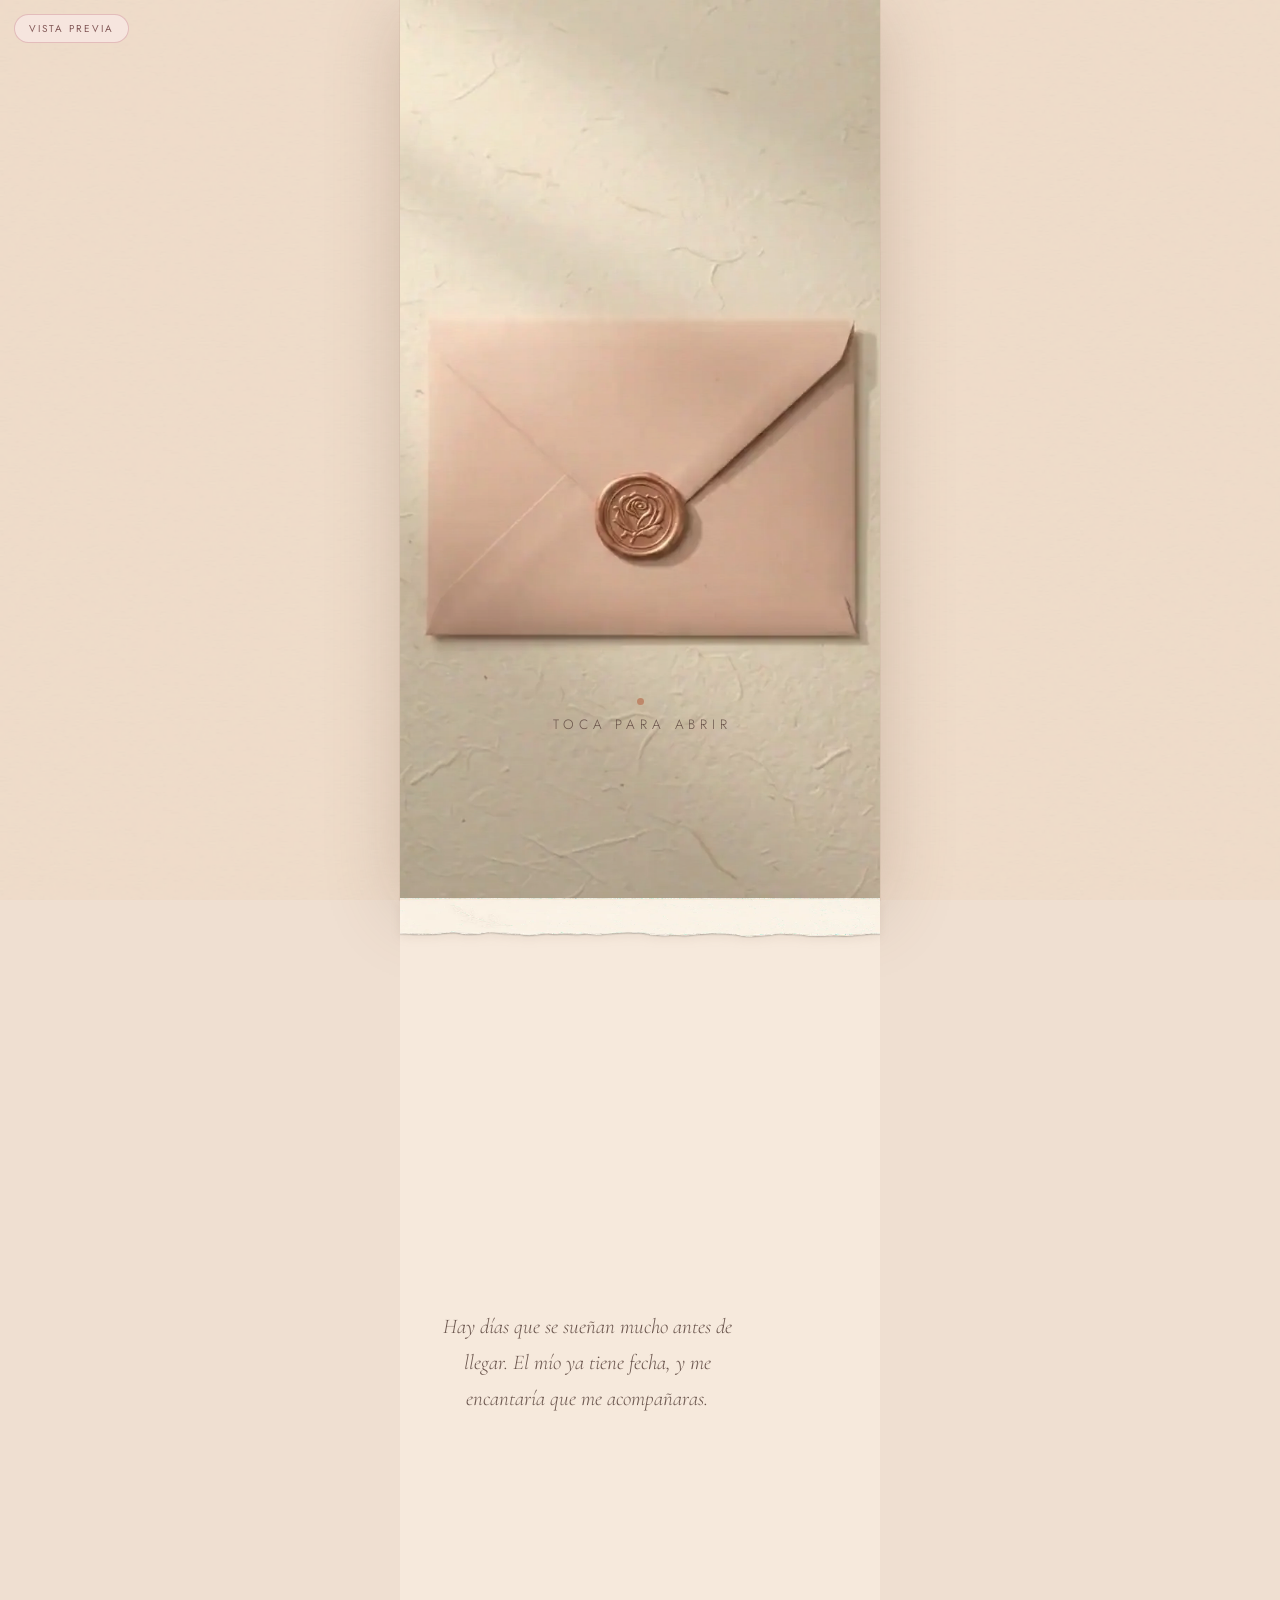
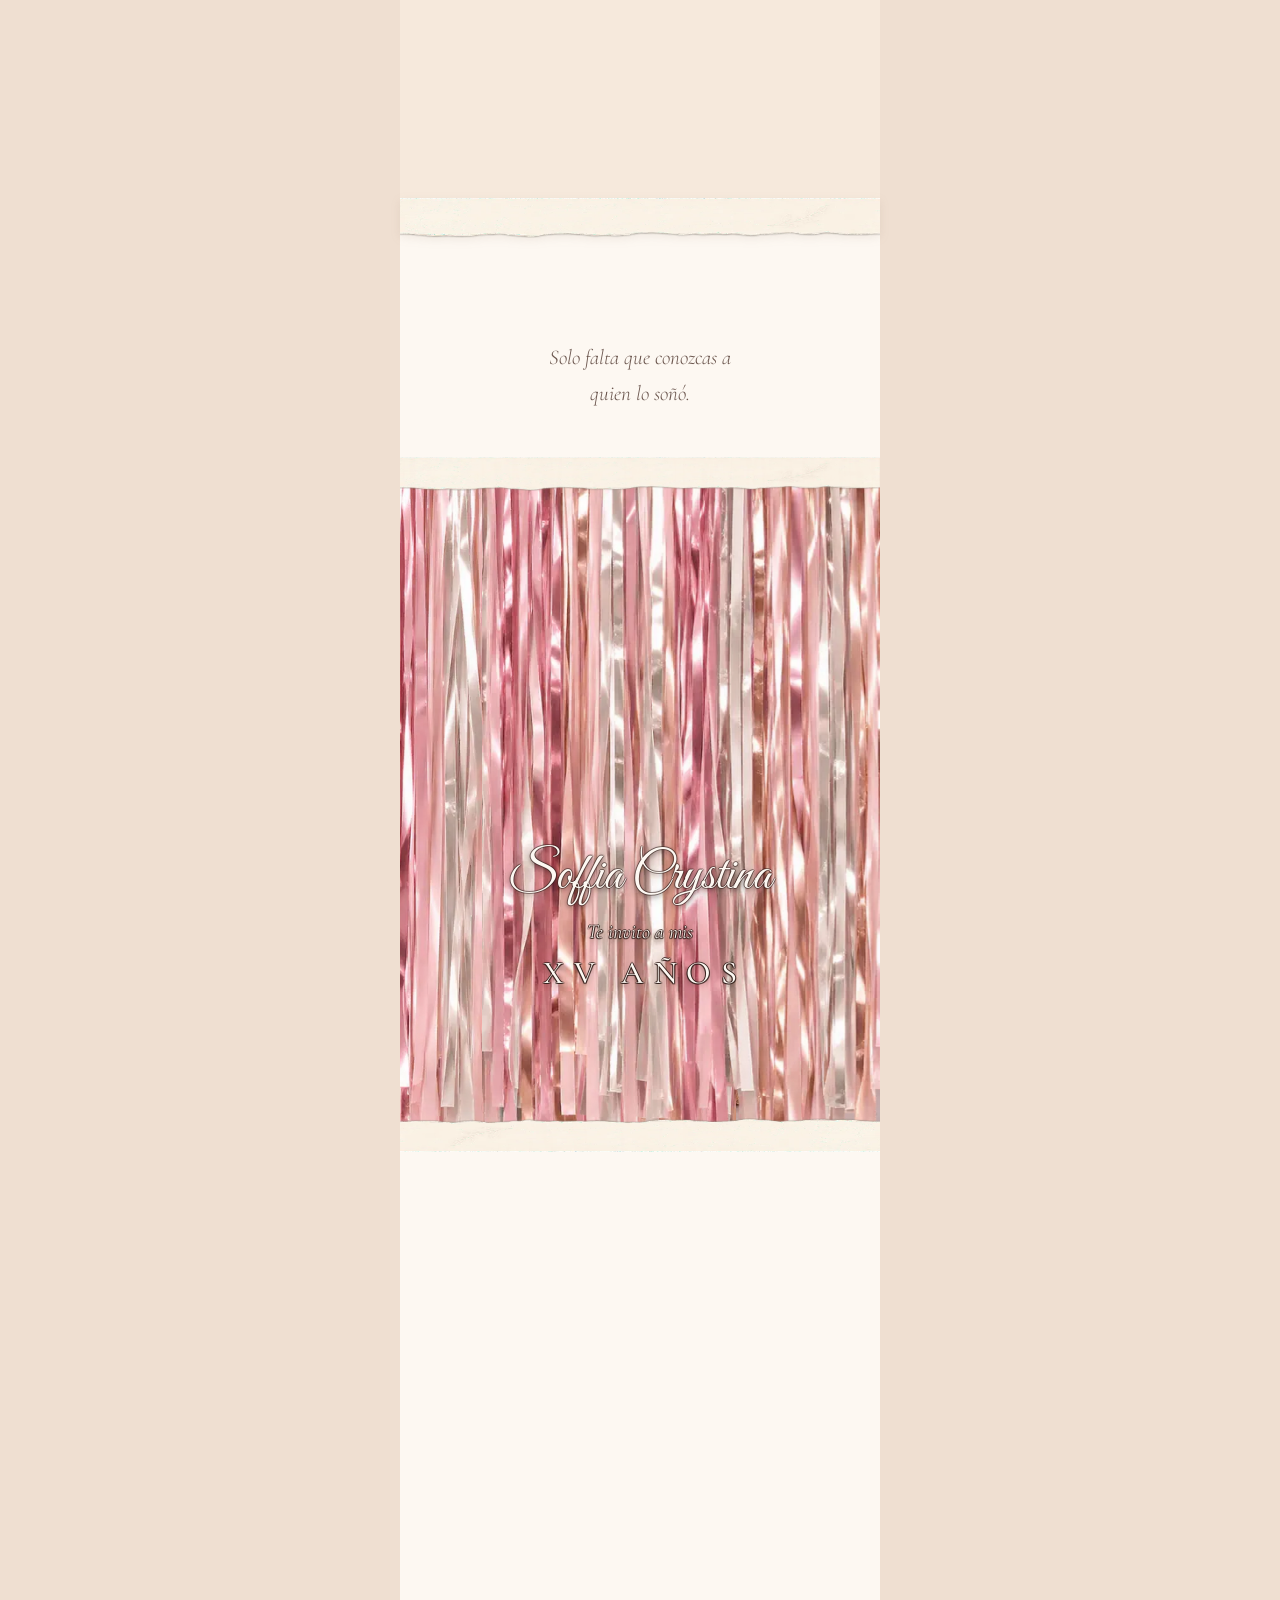
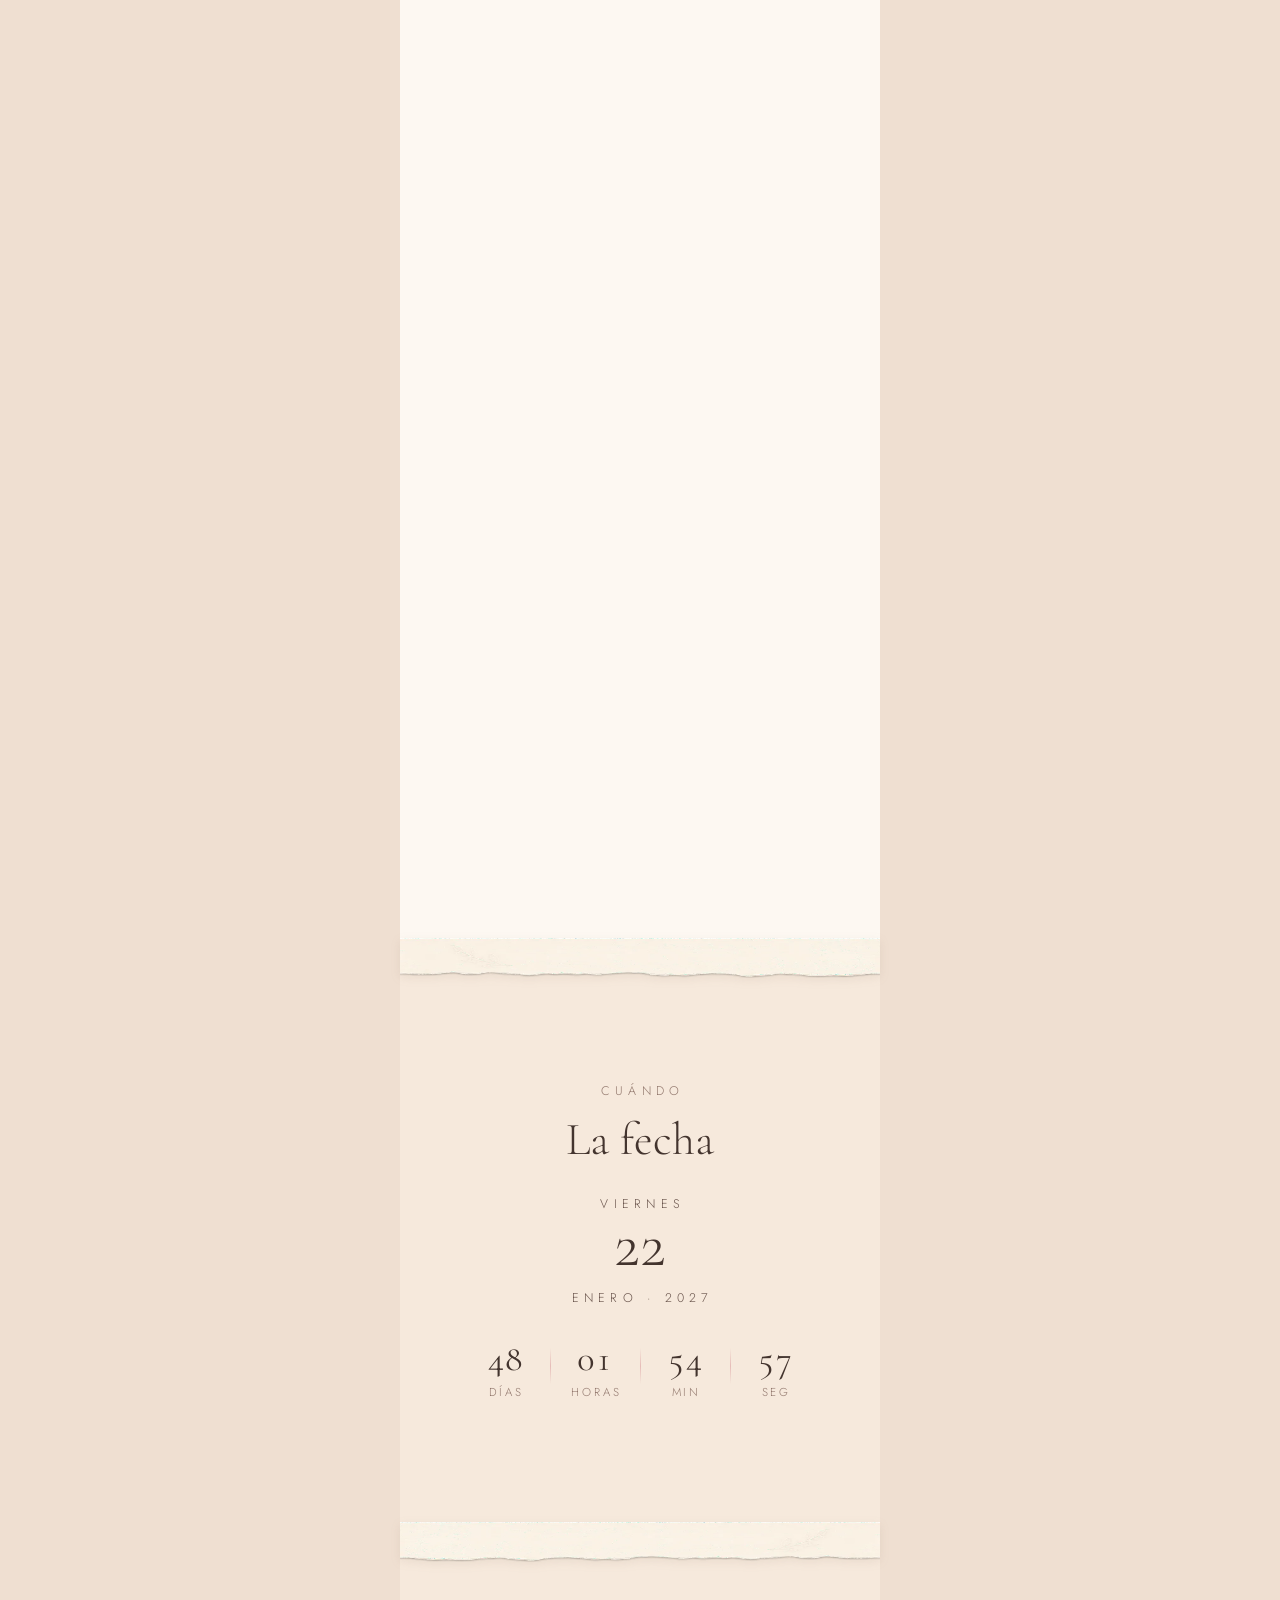
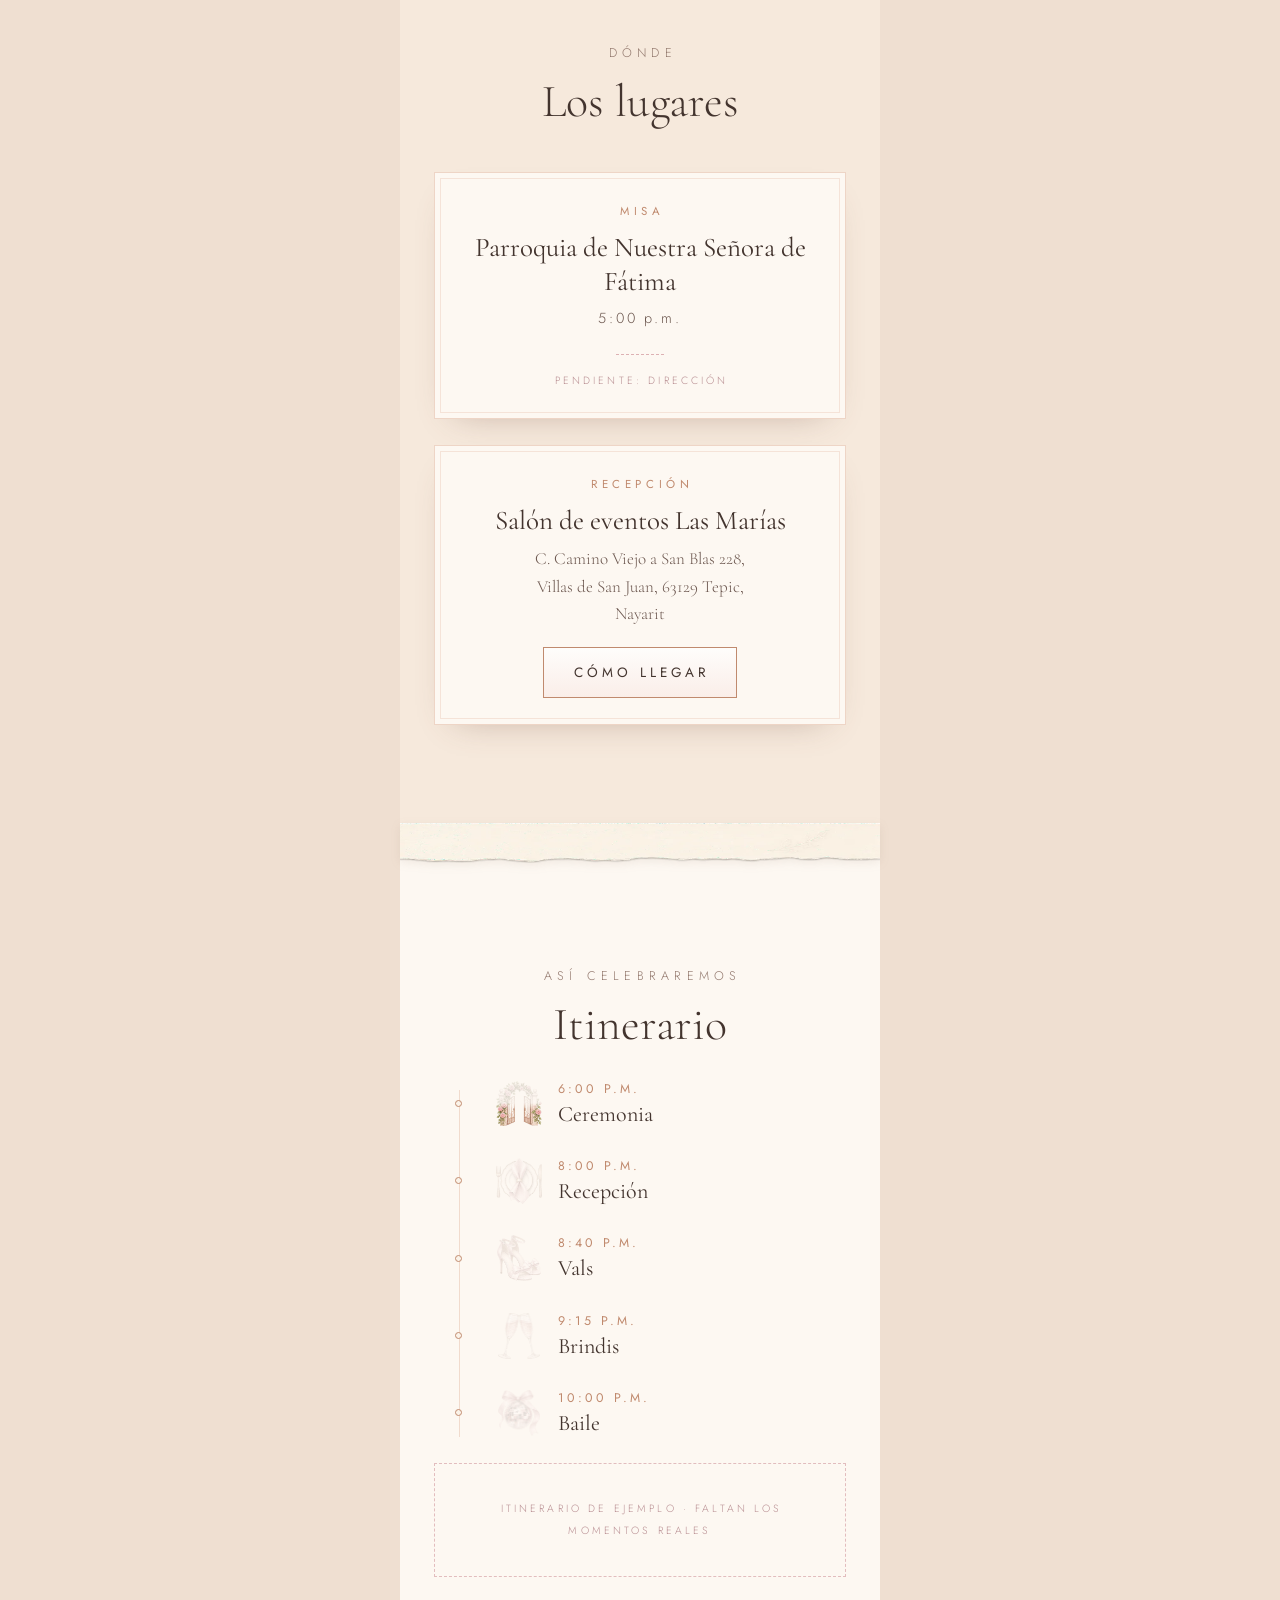
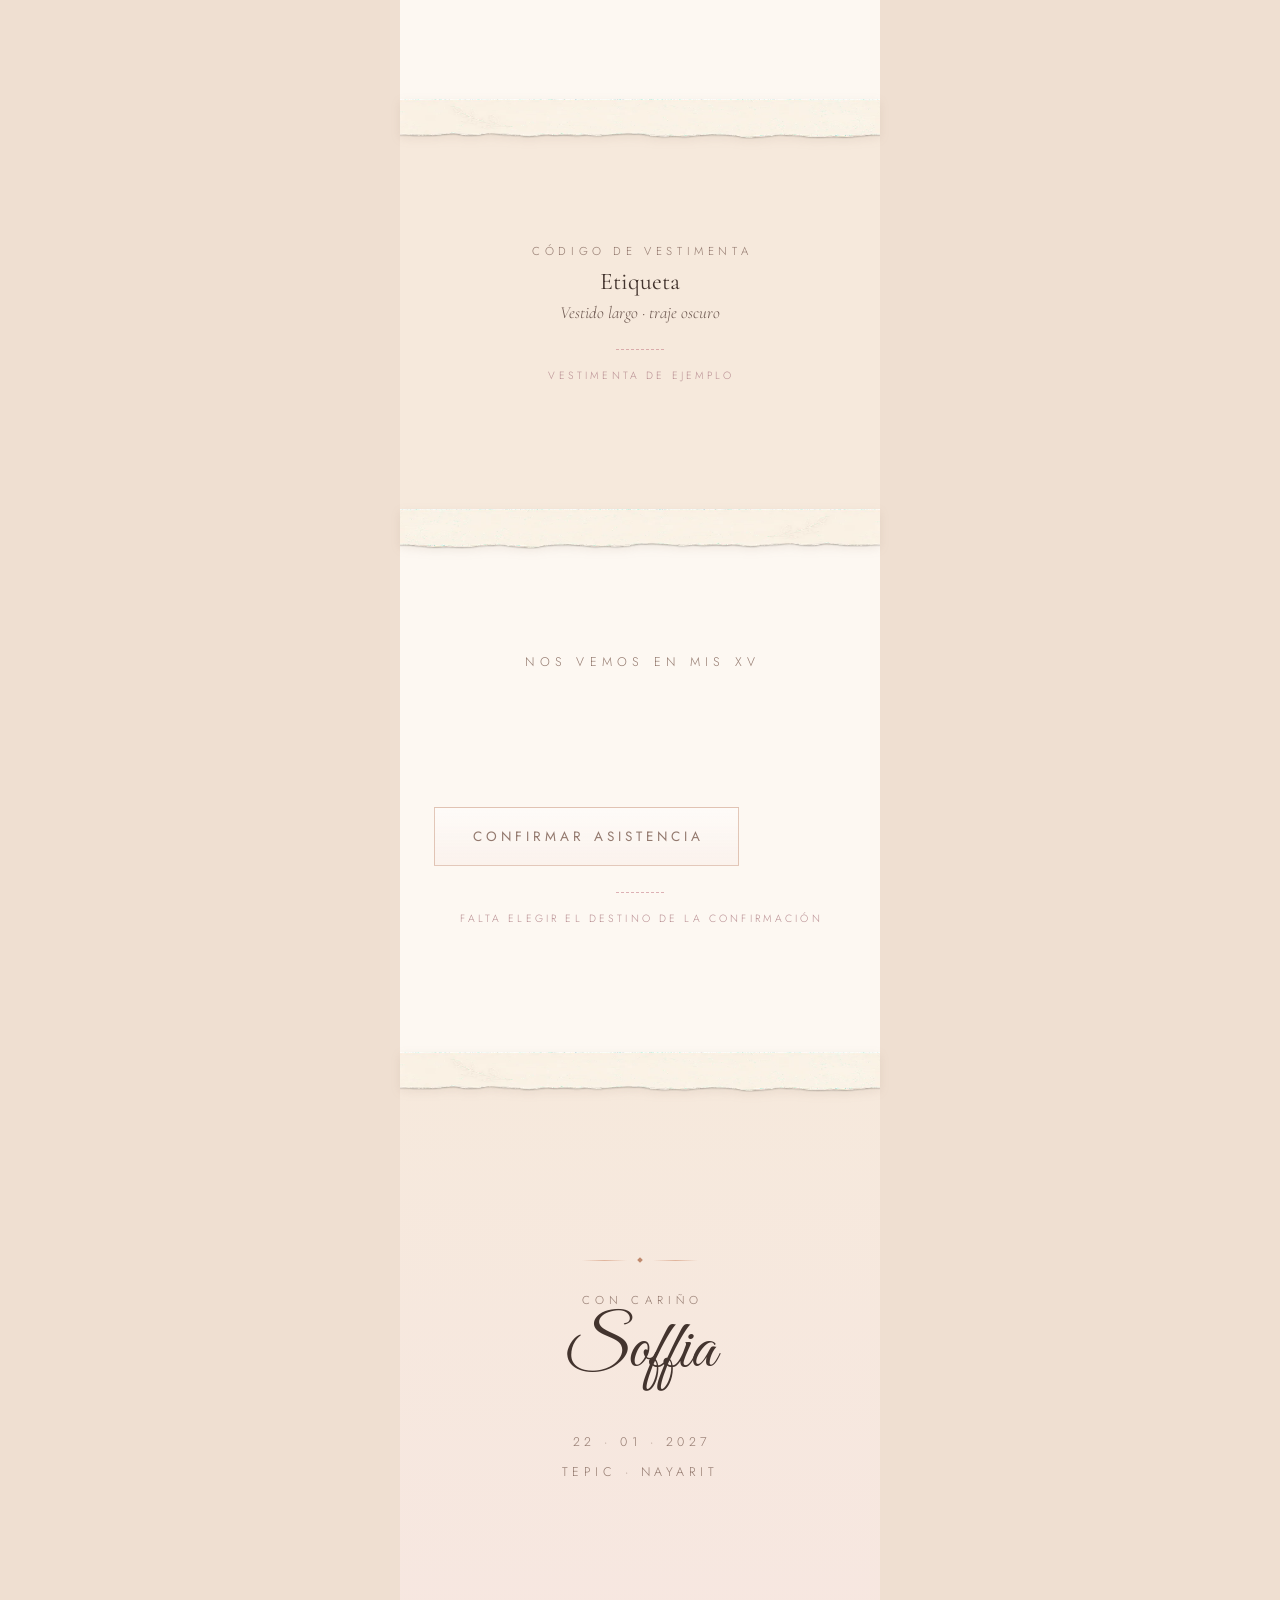
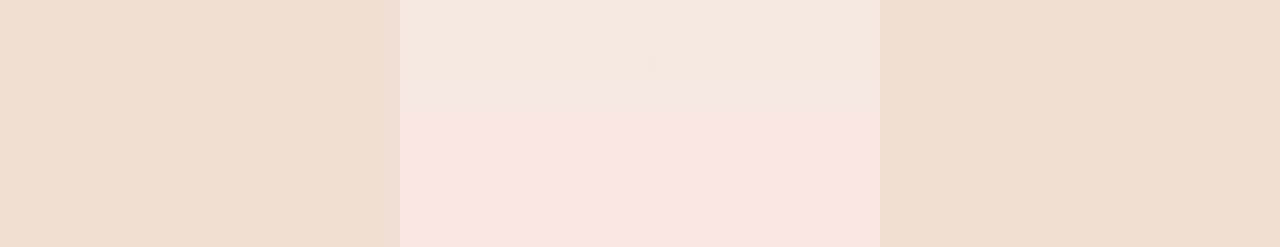
==== commit 2f91c5d1: "La decoración cruza la columna, y el papel se va casi al blanco Tres cosas que la invitación de Sara" ====
--- a/index.html
+++ b/index.html
@@ -11,10 +11,10 @@
 <link rel="preconnect" href="https://fonts.googleapis.com">
 <link rel="preconnect" href="https://fonts.gstatic.com" crossorigin>
 <link rel="stylesheet" href="https://fonts.googleapis.com/css2?family=Cormorant+Garamond:ital,wght@0,300;0,400;0,500;0,600;1,300;1,400&family=Jost:wght@300;400;500&family=Great+Vibes&display=swap">
-<!-- El estilo se decide antes de pintar nada: si se pusiera desde script.js?v=1795372838-704728f
+<!-- El estilo se decide antes de pintar nada: si se pusiera desde script.js?v=1795373540-de1f69e
      se vería un parpadeo del estilo viejo al nuevo. Manda ?estilo= de la URL;
-     si no, lo que diga datos.js?v=1795372838-704728f (y por defecto, «papel»). -->
-<script src="datos.js?v=1795372838-704728f"></script>
+     si no, lo que diga datos.js?v=1795373540-de1f69e (y por defecto, «papel»). -->
+<script src="datos.js?v=1795373540-de1f69e"></script>
 <script>
   (function () {
     var p = new URLSearchParams(location.search).get('estilo');
@@ -24,8 +24,8 @@
     if (e) try { sessionStorage.setItem('estilo', e); } catch (x) {}
   })();
 </script>
-<link rel="preload" as="image" href="assets/apertura-poster.webp?v=1795372838-704728f">
-<link rel="stylesheet" href="styles.css?v=1795372838-704728f">
+<link rel="preload" as="image" href="assets/apertura-poster.webp?v=1795373540-de1f69e">
+<link rel="stylesheet" href="styles.css?v=1795373540-de1f69e">
 </head>
 <body class="sin-abrir">
 
@@ -39,21 +39,21 @@
             aria-label="Abrir la invitación de Soffia">
      <span class="lienzo">
       <!-- 1 · el sobre cerrado, quieto, hasta que tocan -->
-      <img class="capa" id="capa-poster" src="assets/apertura-poster.webp?v=1795372838-704728f" alt=""
+      <img class="capa" id="capa-poster" src="assets/apertura-poster.webp?v=1795373540-de1f69e" alt=""
            width="1080" height="1920" fetchpriority="high">
 
       <!-- 2 · los dos vídeos, uno detrás de otro. Son dos elementos y no uno
            con la fuente cambiada: así el segundo ya está descargado y pintado
            cuando acaba el primero, y el corte no parpadea. -->
       <video class="capa" id="video-1" muted playsinline preload="auto"
-             aria-hidden="true" src="assets/apertura-1.mp4?v=1795372838-704728f"></video>
+             aria-hidden="true" src="assets/apertura-1.mp4?v=1795373540-de1f69e"></video>
       <video class="capa" id="video-2" muted playsinline preload="none"
              aria-hidden="true"></video>
 
       <!-- 3 · la hoja: es el último fotograma del segundo vídeo, así que el
            relevo no se ve. Hace falta porque el navegador tira la imagen de un
            vídeo pausado al salir de pantalla y al volver dibuja la primera. -->
-      <img class="capa" id="capa-final" src="assets/apertura-final.webp?v=1795372838-704728f" alt=""
+      <img class="capa" id="capa-final" src="assets/apertura-final.webp?v=1795373540-de1f69e" alt=""
            width="1080" height="1920" fetchpriority="low">
 
       <!-- 3b · y la hoja se asienta: el fotograma del vídeo recorta un 18 %
@@ -61,7 +61,7 @@
            entera y entra creciendo hacia su tamaño real, así que el reencuadre
            se lee como el papel posándose y no como un salto. -->
       <span class="capa hoja-posada" id="hoja-posada" aria-hidden="true">
-        <img src="assets/hoja.webp?v=1795372838-704728f" alt="" width="720" height="1168"
+        <img src="assets/hoja.webp?v=1795373540-de1f69e" alt="" width="720" height="1168"
              fetchpriority="low">
       </span>
 
@@ -102,7 +102,8 @@
 <!-- ══════════════ 2 · LA ILUSIÓN ══════════════ -->
 <section class="seccion s-nota" id="nota">
   <div class="costura costura-arriba invertida" aria-hidden="true"></div>
-  <img class="adorno ad-globo" src="assets/ad-globo.webp?v=1795372838-704728f" alt="" aria-hidden="true" loading="lazy" data-parallax="0.08">
+  <img class="adorno ad-estrellas ad-estrellas-izq" src="assets/ad-estrellas-c.webp?v=1795373540-de1f69e" alt="" aria-hidden="true" loading="lazy" data-parallax="0.12">
+  <img class="adorno ad-globo" src="assets/ad-globo.webp?v=1795373540-de1f69e" alt="" aria-hidden="true" loading="lazy" data-parallax="0.08">
 
   <div class="envoltorio">
     <p class="parrafo-grande revela" id="msj-presentacion" style="--i:0"></p>
@@ -112,8 +113,8 @@
 <!-- ══════════════ 3 · SOFFIA ══════════════ -->
 <section class="seccion s-soffia" id="soffia">
   <div class="costura costura-arriba" aria-hidden="true"></div>
-  <img class="adorno ad-brillo ad-brillo-esferas" src="assets/ad-brillo.webp?v=1795372838-704728f" alt="" aria-hidden="true" loading="lazy" data-parallax="0.13">
-  <img class="adorno ad-esferas" src="assets/ad-esferas.webp?v=1795372838-704728f" alt="" aria-hidden="true" loading="lazy" data-parallax="0.10">
+  <img class="adorno ad-brillo ad-brillo-esferas" src="assets/ad-brillo.webp?v=1795373540-de1f69e" alt="" aria-hidden="true" loading="lazy" data-parallax="0.13">
+  <img class="adorno ad-esferas" src="assets/ad-esferas.webp?v=1795373540-de1f69e" alt="" aria-hidden="true" loading="lazy" data-parallax="0.10">
 
   <!-- el puente: lo último que se lee antes de que se abran las rosas -->
   <div class="envoltorio">
@@ -130,13 +131,13 @@
     <div class="retrato-marco">
       <img id="foto-portada" alt="Fotografía de Soffia" hidden>
       <div class="retrato-vacio" id="retrato-vacio">
-        <img src="assets/flor-hojas.webp?v=1795372838-704728f" alt="" loading="lazy">
+        <img src="assets/flor-hojas.webp?v=1795373540-de1f69e" alt="" loading="lazy">
         <p>Aquí irá la fotografía de Soffia</p>
       </div>
       <!-- tres paneles de rosas: arriba sube, izquierda y derecha se abren -->
-      <img class="velo velo-arriba" src="assets/panel-arriba.webp?v=1795372838-704728f" alt="" loading="lazy">
-      <img class="velo velo-izq" src="assets/panel-izq.webp?v=1795372838-704728f" alt="" loading="lazy">
-      <img class="velo velo-der" src="assets/panel-der.webp?v=1795372838-704728f" alt="" loading="lazy">
+      <img class="velo velo-arriba" src="assets/panel-arriba.webp?v=1795373540-de1f69e" alt="" loading="lazy">
+      <img class="velo velo-izq" src="assets/panel-izq.webp?v=1795373540-de1f69e" alt="" loading="lazy">
+      <img class="velo velo-der" src="assets/panel-der.webp?v=1795373540-de1f69e" alt="" loading="lazy">
     </div>
     <span class="costura costura-foto arriba" aria-hidden="true"></span>
     <span class="costura costura-foto abajo" aria-hidden="true"></span>
@@ -159,7 +160,8 @@
 <!-- ══════════════ 3 · CUÁNDO Y DÓNDE ══════════════ -->
 <section class="seccion s-cuando" id="cuando">
   <div class="costura costura-arriba invertida" aria-hidden="true"></div>
-  <img class="adorno ad-guirnalda" src="assets/ad-guirnalda.webp?v=1795372838-704728f" alt="" aria-hidden="true" loading="lazy" data-parallax="0.11">
+  <img class="adorno ad-estrellas ad-estrellas-der" src="assets/ad-estrellas-b.webp?v=1795373540-de1f69e" alt="" aria-hidden="true" loading="lazy" data-parallax="0.12">
+  <img class="adorno ad-guirnalda" src="assets/ad-guirnalda.webp?v=1795373540-de1f69e" alt="" aria-hidden="true" loading="lazy" data-parallax="0.11">
 
   <div class="envoltorio">
     <p class="antetitulo revela" style="--i:0">Cuándo</p>
@@ -180,7 +182,8 @@
 <!-- ══════════════ 4b · DÓNDE ══════════════ -->
 <section class="seccion s-donde" id="donde">
   <div class="costura costura-arriba" aria-hidden="true"></div>
-  <img class="adorno ad-perlas" src="assets/ad-perlas.webp?v=1795372838-704728f" alt="" aria-hidden="true" loading="lazy" data-parallax="0.12">
+  <img class="adorno ad-estrellas ad-estrellas-izq" src="assets/ad-estrellas-c.webp?v=1795373540-de1f69e" alt="" aria-hidden="true" loading="lazy" data-parallax="0.12">
+  <img class="adorno ad-perlas" src="assets/ad-perlas.webp?v=1795373540-de1f69e" alt="" aria-hidden="true" loading="lazy" data-parallax="0.12">
 
   <div class="envoltorio">
     <p class="antetitulo revela" style="--i:0">Dónde</p>
@@ -193,7 +196,8 @@
 <!-- ══════════════ 4 · ITINERARIO ══════════════ -->
 <section class="seccion s-itinerario" id="itinerario">
   <div class="costura costura-arriba" aria-hidden="true"></div>
-  <img class="adorno ad-mono-a" src="assets/ad-mono-a.webp?v=1795372838-704728f" alt="" aria-hidden="true" loading="lazy" data-parallax="0.10">
+  <img class="adorno ad-estrellas ad-estrellas-der" src="assets/ad-estrellas-a.webp?v=1795373540-de1f69e" alt="" aria-hidden="true" loading="lazy" data-parallax="0.12">
+  <img class="adorno ad-mono-a" src="assets/ad-mono-a.webp?v=1795373540-de1f69e" alt="" aria-hidden="true" loading="lazy" data-parallax="0.10">
 
   <div class="envoltorio">
     <p class="antetitulo revela" style="--i:0">Así celebraremos</p>
@@ -210,7 +214,8 @@
 <!-- ══════════════ 5 · VESTIMENTA ══════════════ -->
 <section class="seccion s-vestir" id="vestir" hidden>
   <div class="costura costura-arriba invertida" aria-hidden="true"></div>
-  <img class="adorno ad-cintas" src="assets/ad-cintas.webp?v=1795372838-704728f" alt="" aria-hidden="true" loading="lazy" data-parallax="0.10">
+  <img class="adorno ad-estrellas ad-estrellas-izq" src="assets/ad-estrellas-c.webp?v=1795373540-de1f69e" alt="" aria-hidden="true" loading="lazy" data-parallax="0.12">
+  <img class="adorno ad-cintas" src="assets/ad-cintas.webp?v=1795373540-de1f69e" alt="" aria-hidden="true" loading="lazy" data-parallax="0.10">
 
   <div class="envoltorio">
     <div class="vestimenta" id="vestimenta" hidden></div>
@@ -220,8 +225,9 @@
 <!-- ══════════════ 6 · CONFIRMACIÓN ══════════════ -->
 <section class="seccion s-confirmar" id="confirmar">
   <div class="costura costura-arriba" aria-hidden="true"></div>
-  <img class="adorno ad-brillo ad-brillo-globos" src="assets/ad-brillo.webp?v=1795372838-704728f" alt="" aria-hidden="true" loading="lazy" data-parallax="0.13">
-  <img class="adorno ad-globos" src="assets/ad-globos.webp?v=1795372838-704728f" alt="" aria-hidden="true" loading="lazy" data-parallax="0.09">
+  <img class="adorno ad-estrellas ad-estrellas-izq" src="assets/ad-estrellas-b.webp?v=1795373540-de1f69e" alt="" aria-hidden="true" loading="lazy" data-parallax="0.12">
+  <img class="adorno ad-brillo ad-brillo-globos" src="assets/ad-brillo.webp?v=1795373540-de1f69e" alt="" aria-hidden="true" loading="lazy" data-parallax="0.13">
+  <img class="adorno ad-globos" src="assets/ad-globos.webp?v=1795373540-de1f69e" alt="" aria-hidden="true" loading="lazy" data-parallax="0.09">
 
   <div class="envoltorio">
     <p class="antetitulo revela" style="--i:0">Nos vemos en mis XV</p>
@@ -233,13 +239,15 @@
 <!-- ══════════════ 7 · DESPEDIDA ══════════════ -->
 <section class="seccion s-cierre" id="cierre">
   <div class="costura costura-arriba invertida" aria-hidden="true"></div>
-  <img class="adorno ad-mono-b" src="assets/ad-mono-b.webp?v=1795372838-704728f" alt="" aria-hidden="true" loading="lazy" data-parallax="0.10">
+  <img class="adorno ad-tela" src="assets/ad-tela.webp?v=1795373540-de1f69e" alt="" aria-hidden="true" loading="lazy" data-parallax="0.07">
+  <img class="adorno ad-estrellas ad-estrellas-der" src="assets/ad-estrellas-c.webp?v=1795373540-de1f69e" alt="" aria-hidden="true" loading="lazy" data-parallax="0.12">
+  <img class="adorno ad-mono-b" src="assets/ad-mono-b.webp?v=1795373540-de1f69e" alt="" aria-hidden="true" loading="lazy" data-parallax="0.10">
   <!-- el cierre se monta en tres piezas: la rosa donde aterriza la que cae,
        y el follaje de cada lado, que sale de detrás cuando ya está posada -->
   <span class="flor flor-cierre-b" aria-hidden="true" data-parallax="0.09">
-    <img class="cierre-hoja cierre-izq" src="assets/flor-bajo-izq.webp?v=1795372838-704728f" alt="" loading="lazy">
-    <img class="cierre-hoja cierre-der" src="assets/flor-bajo-der.webp?v=1795372838-704728f" alt="" loading="lazy">
-    <img class="cierre-rosa" src="assets/flor-bajo-rosa.webp?v=1795372838-704728f" alt="" loading="lazy">
+    <img class="cierre-hoja cierre-izq" src="assets/flor-bajo-izq.webp?v=1795373540-de1f69e" alt="" loading="lazy">
+    <img class="cierre-hoja cierre-der" src="assets/flor-bajo-der.webp?v=1795373540-de1f69e" alt="" loading="lazy">
+    <img class="cierre-rosa" src="assets/flor-bajo-rosa.webp?v=1795373540-de1f69e" alt="" loading="lazy">
   </span>
 
   <div class="envoltorio">
@@ -257,9 +265,9 @@
 
 <!-- la rosa que se desprende de la tarjeta y baja con el scroll -->
 <span class="petalo" id="petalo" aria-hidden="true">
-  <img class="petalo-cara" id="rosa-frente" src="assets/rosa-frente.webp?v=1795372838-704728f" alt="">
-  <img class="petalo-cara" id="rosa-tres"   src="assets/rosa-tres.webp?v=1795372838-704728f"   alt="">
-  <img class="petalo-cara" id="rosa-perfil" src="assets/rosa-perfil.webp?v=1795372838-704728f" alt="">
+  <img class="petalo-cara" id="rosa-frente" src="assets/rosa-frente.webp?v=1795373540-de1f69e" alt="">
+  <img class="petalo-cara" id="rosa-tres"   src="assets/rosa-tres.webp?v=1795373540-de1f69e"   alt="">
+  <img class="petalo-cara" id="rosa-perfil" src="assets/rosa-perfil.webp?v=1795373540-de1f69e" alt="">
 </span>
 
 <button type="button" class="audio" id="audio" hidden aria-pressed="false"
@@ -271,6 +279,6 @@
   Vista previa
 </div>
 
-<script src="script.js?v=1795372838-704728f"></script>
+<script src="script.js?v=1795373540-de1f69e"></script>
 </body>
 </html>
--- a/styles.css
+++ b/styles.css
@@ -71,7 +71,7 @@
 body::before{
   content:''; position:fixed; inset:0; z-index:9;
   pointer-events:none;
-  background:url('assets/papel-marfil.webp?v=1795372838-704728f') repeat;
+  background:url('assets/papel-marfil.webp?v=1795373540-de1f69e') repeat;
   background-size:360px 360px;
   opacity:.5; mix-blend-mode:multiply;
 }
@@ -218,8 +218,8 @@
 /* la máscara deja ver la tarjeta solo por encima de la V de la solapa */
 .marco-tarjeta{
   position:absolute; inset:0; display:block;
-  -webkit-mask-image:url('assets/mascara-tarjeta.png?v=1795372838-704728f');
-          mask-image:url('assets/mascara-tarjeta.png?v=1795372838-704728f');
+  -webkit-mask-image:url('assets/mascara-tarjeta.png?v=1795373540-de1f69e');
+          mask-image:url('assets/mascara-tarjeta.png?v=1795373540-de1f69e');
   -webkit-mask-size:100% 66.5072%;
           mask-size:100% 66.5072%;
   -webkit-mask-position:top left;  mask-position:top left;
@@ -425,7 +425,7 @@
 /* costuras de papel rasgado entre secciones */
 .costura{
   position:absolute; top:-2px; left:0; width:100%; height:clamp(26px,6.4vw,40px);
-  background:url('assets/tira-papel.webp?v=1795372838-704728f') center bottom / 100% 100% no-repeat;
+  background:url('assets/tira-papel.webp?v=1795373540-de1f69e') center bottom / 100% 100% no-repeat;
   z-index:1; pointer-events:none;
   filter: drop-shadow(0 3px 5px rgba(130,97,80,.1));
 }
@@ -1025,6 +1025,24 @@
 /* El globo sube, así que sale por el canto de abajo, como el racimo. */
 .ad-globo     { width:19%; bottom:-26px; right:6%; --giro:0deg; }
 
+/* Los grupos de estrellas cruzan la columna y se salen por un canto. Van en
+   la banda de arriba, en el lado contrario al objeto principal de la sección:
+   así la decoración abarca todo el ancho en vez de amontonarse en una esquina,
+   que es lo que hace la invitación que Soffia tomó de referencia.
+   Arrancan a 40 px y no a 10: el bloque del «XV años» se sale 20 px por debajo
+   de su sección —va desplazado con --baja-inv— y se topaba con el grupo de la
+   sección siguiente. Medido a 640 px, que es donde asoma. */
+.ad-estrellas     { width:60%; top:40px; opacity:.92; --giro:0deg; }
+.ad-estrellas-izq { left:-9%; }
+.ad-estrellas-der { right:-9%; }
+/* La sección de Soffia no lleva grupo de estrellas: su escena va pegada con
+   sticky y sube por delante, así que cualquier adorno anclado a la sección
+   acaba cruzando el nombre. Ya tiene el racimo de espejo y el halo. */
+
+/* La tela entra por la esquina y se va fuera de cuadro: el corte recto que
+   trae la lámina queda siempre fuera. */
+.ad-tela          { width:44%; bottom:-6%; right:-13%; --giro:0deg; opacity:.85; }
+
 .ad-brillo        { opacity:.78; }
 .ad-brillo-esferas{ width:42%; top:-34px;    left:-7%;  --giro:0deg; }
 .ad-brillo-globos { width:40%; bottom:-50px; right:-6%; --giro:0deg; }
@@ -1064,6 +1082,9 @@
 :root[data-estilo="fiesta"] .ad-esfera-sola{
   filter: drop-shadow(0 7px 16px rgba(90,60,75,.20));
 }
+:root[data-estilo="fiesta"] .ad-tela{
+  filter: drop-shadow(0 6px 16px rgba(160,60,100,.12));
+}
 :root[data-estilo="fiesta"] .ad-mono-a,
 :root[data-estilo="fiesta"] .ad-mono-b,
 :root[data-estilo="fiesta"] .ad-globos,
@@ -1113,9 +1134,12 @@
   overflow-x: clip;
 }
 
-/* y el campo se tiñe de rosa, no solo un punto más que el marfil */
+/* El papel se va casi al blanco. En la referencia que eligió Soffia el fondo
+   es blanco y por eso la plata, el rosa fuerte y la purpurina saltan; sobre
+   un rosa medio, cada elemento rosa se apagaba contra el papel. El campo de
+   los lados sí conserva algo de color, para que la columna se recorte. */
 :root[data-estilo="fiesta"]{
-  --marfil:        #FCF4F7;
-  --marfil-papel:  #F6E7EE;
-  --campo:         #E8D3DC;
-}
+  --marfil:        #FFFDFE;
+  --marfil-papel:  #FDF7FA;
+  --campo:         #EFE2E8;
+}
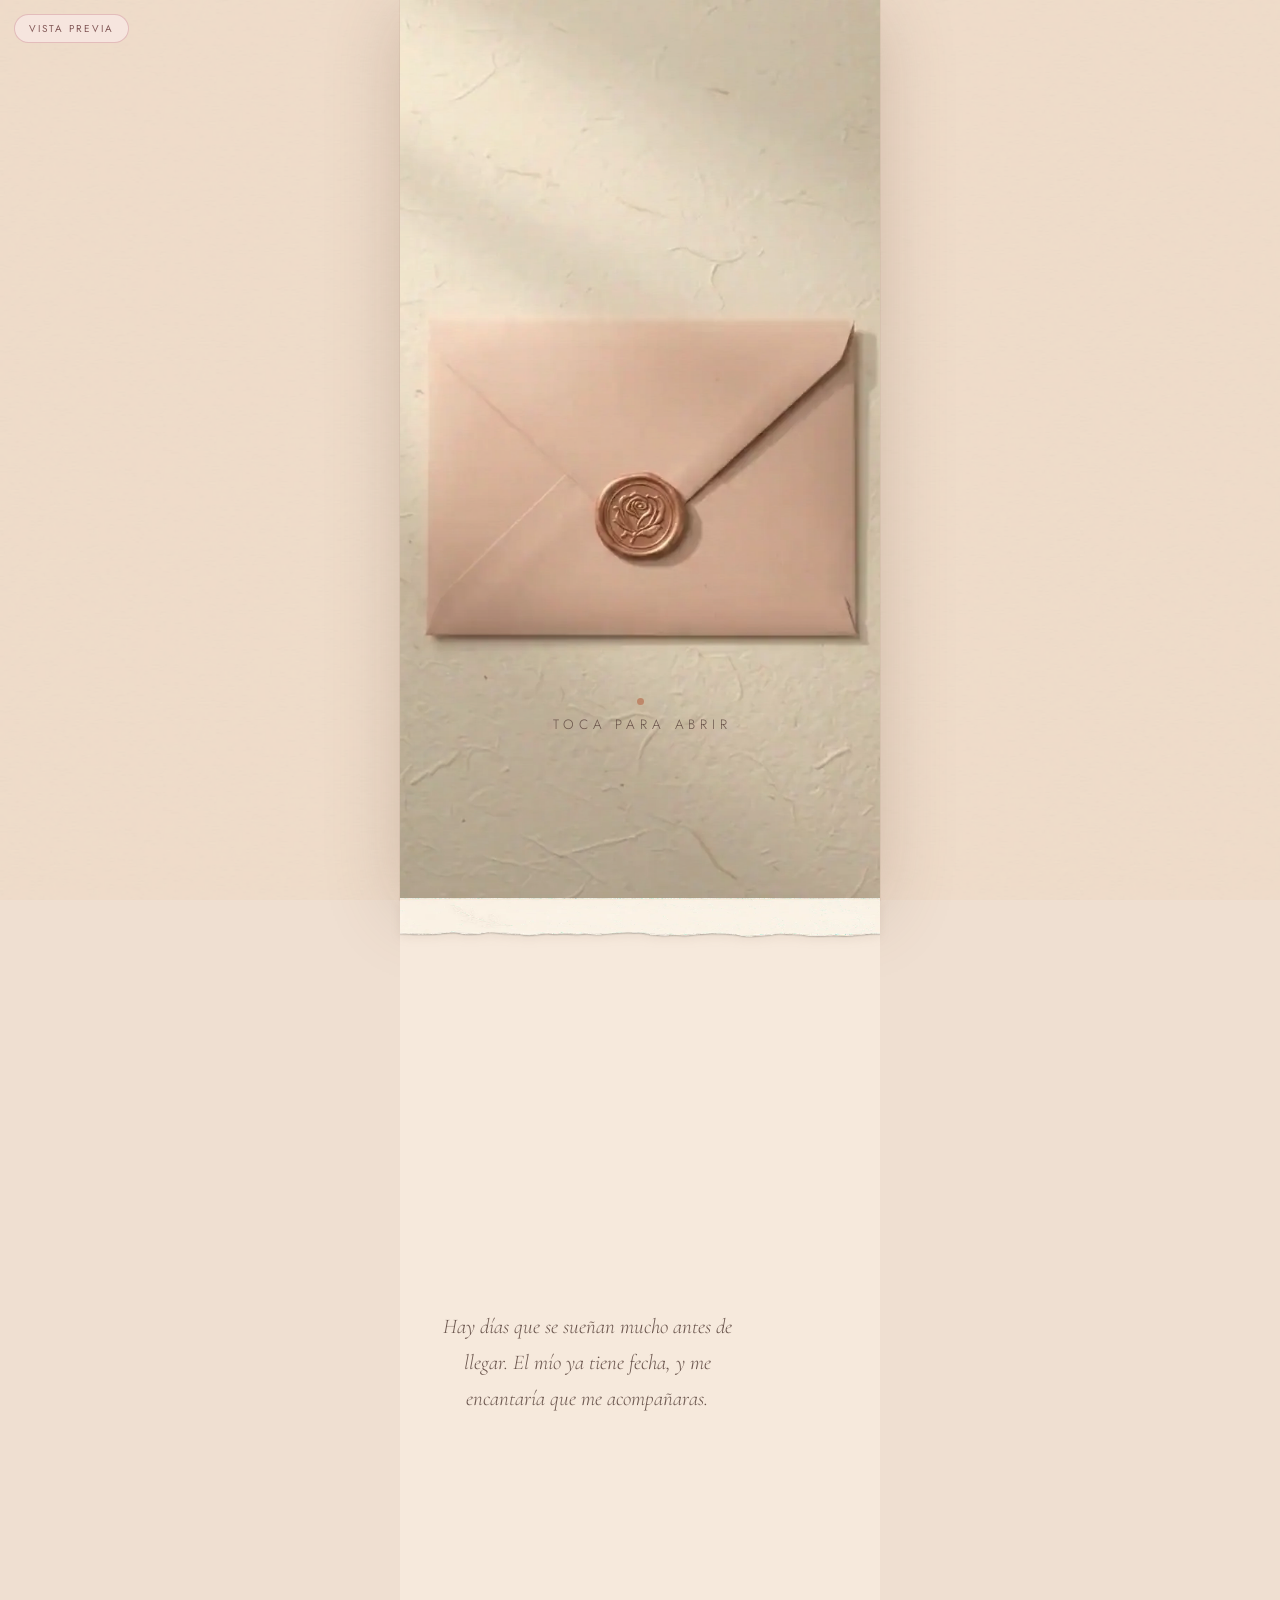
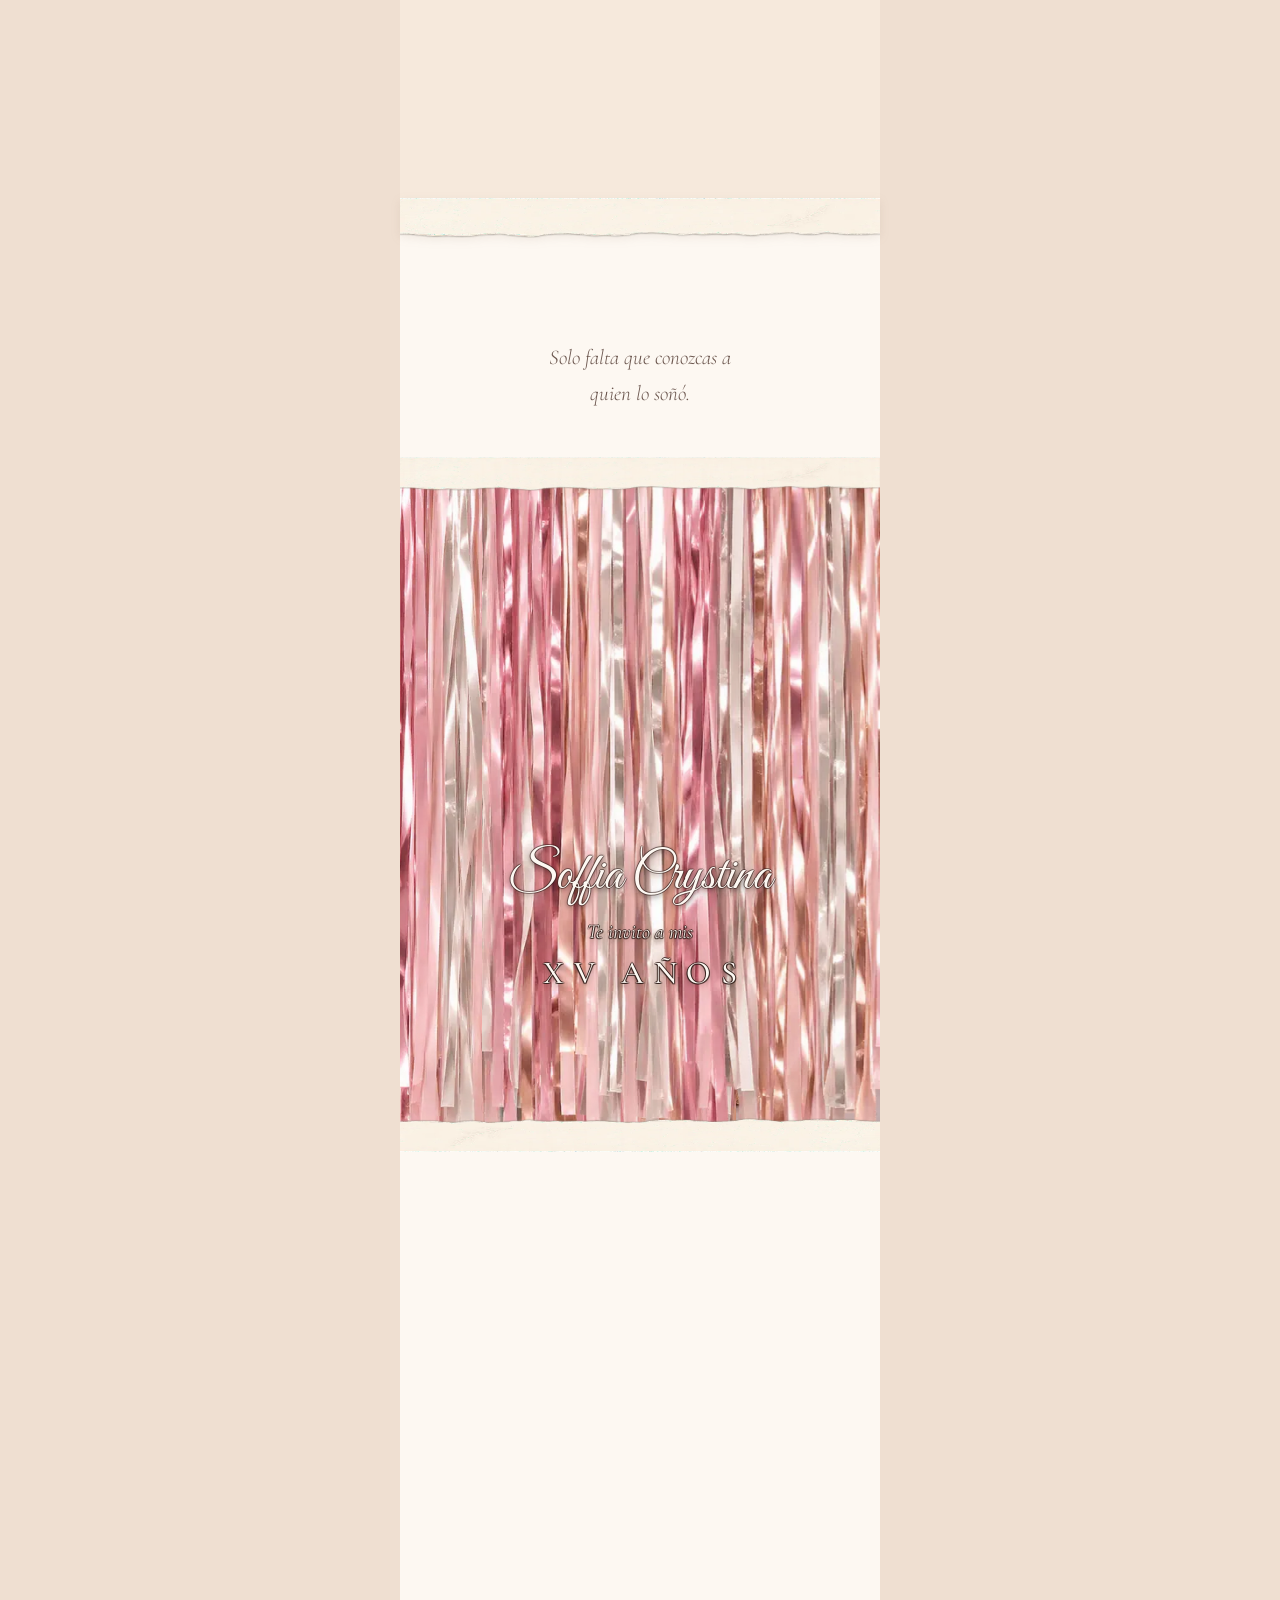
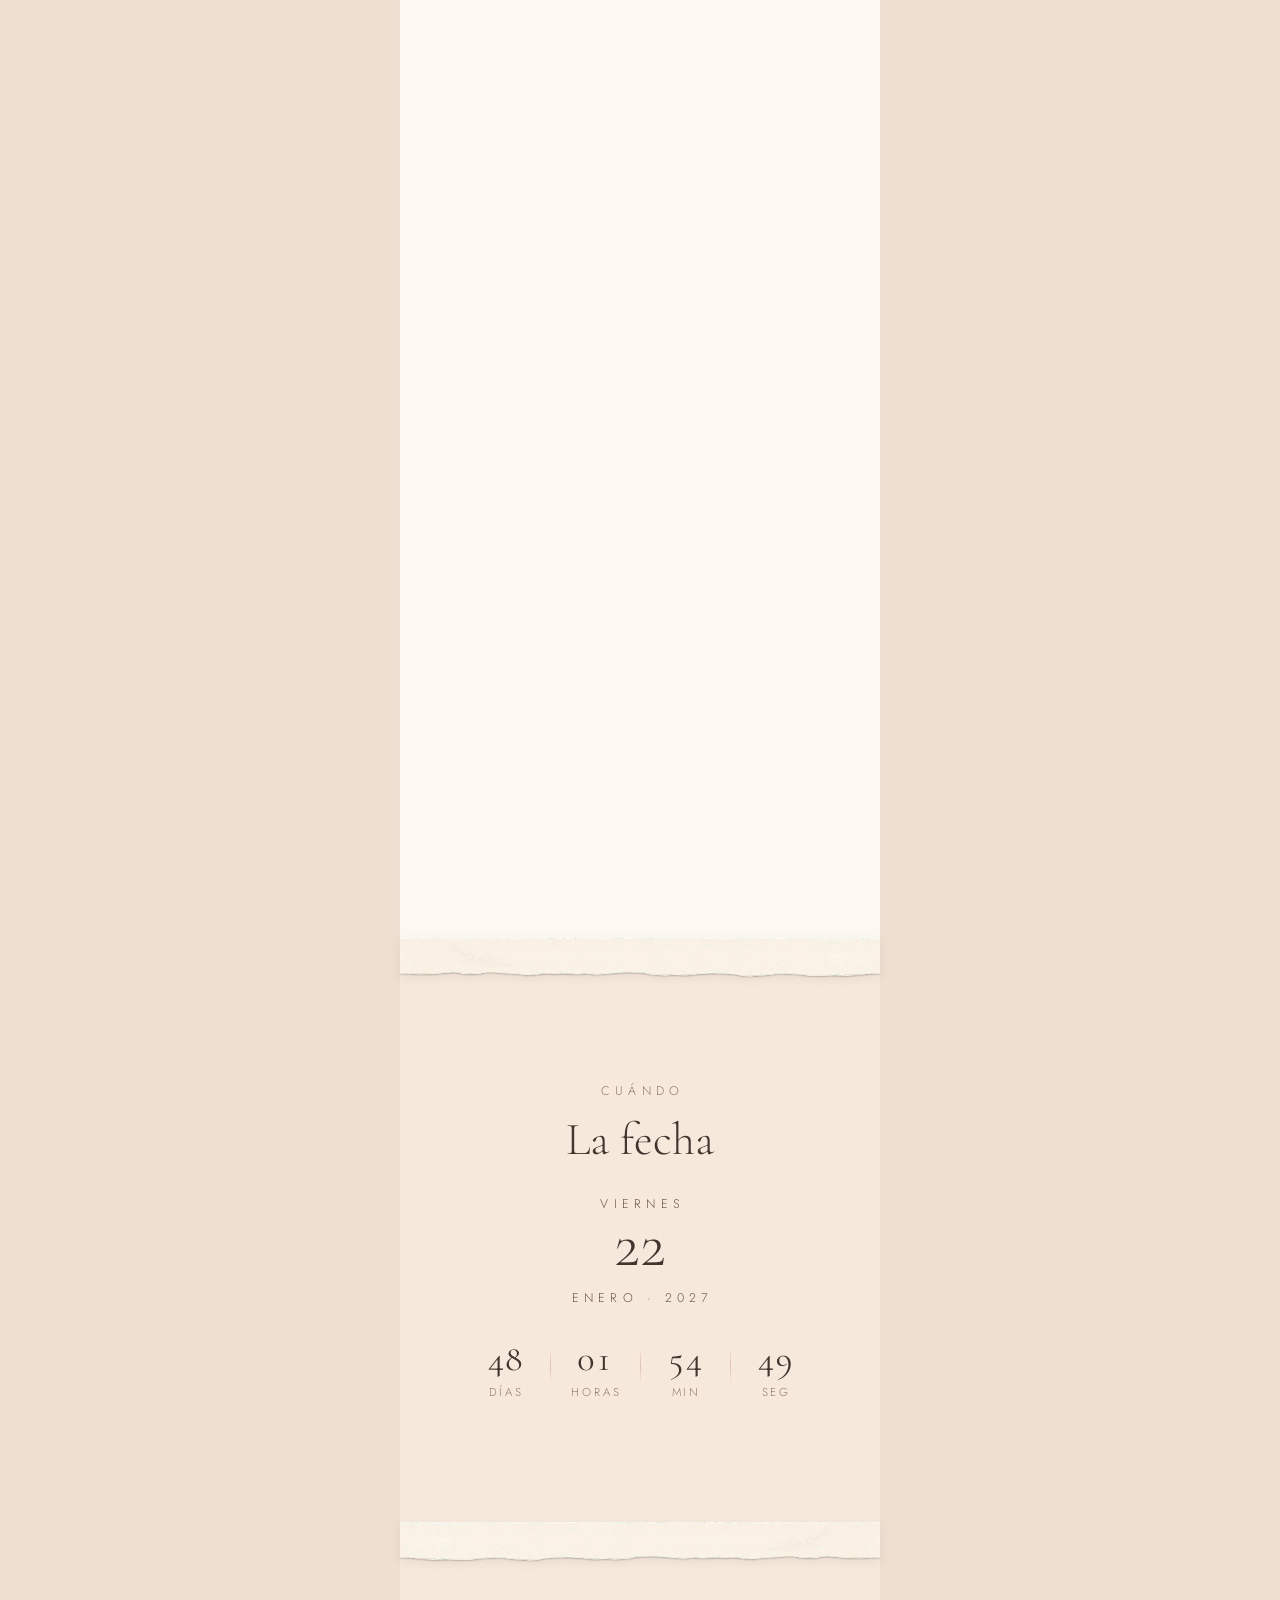
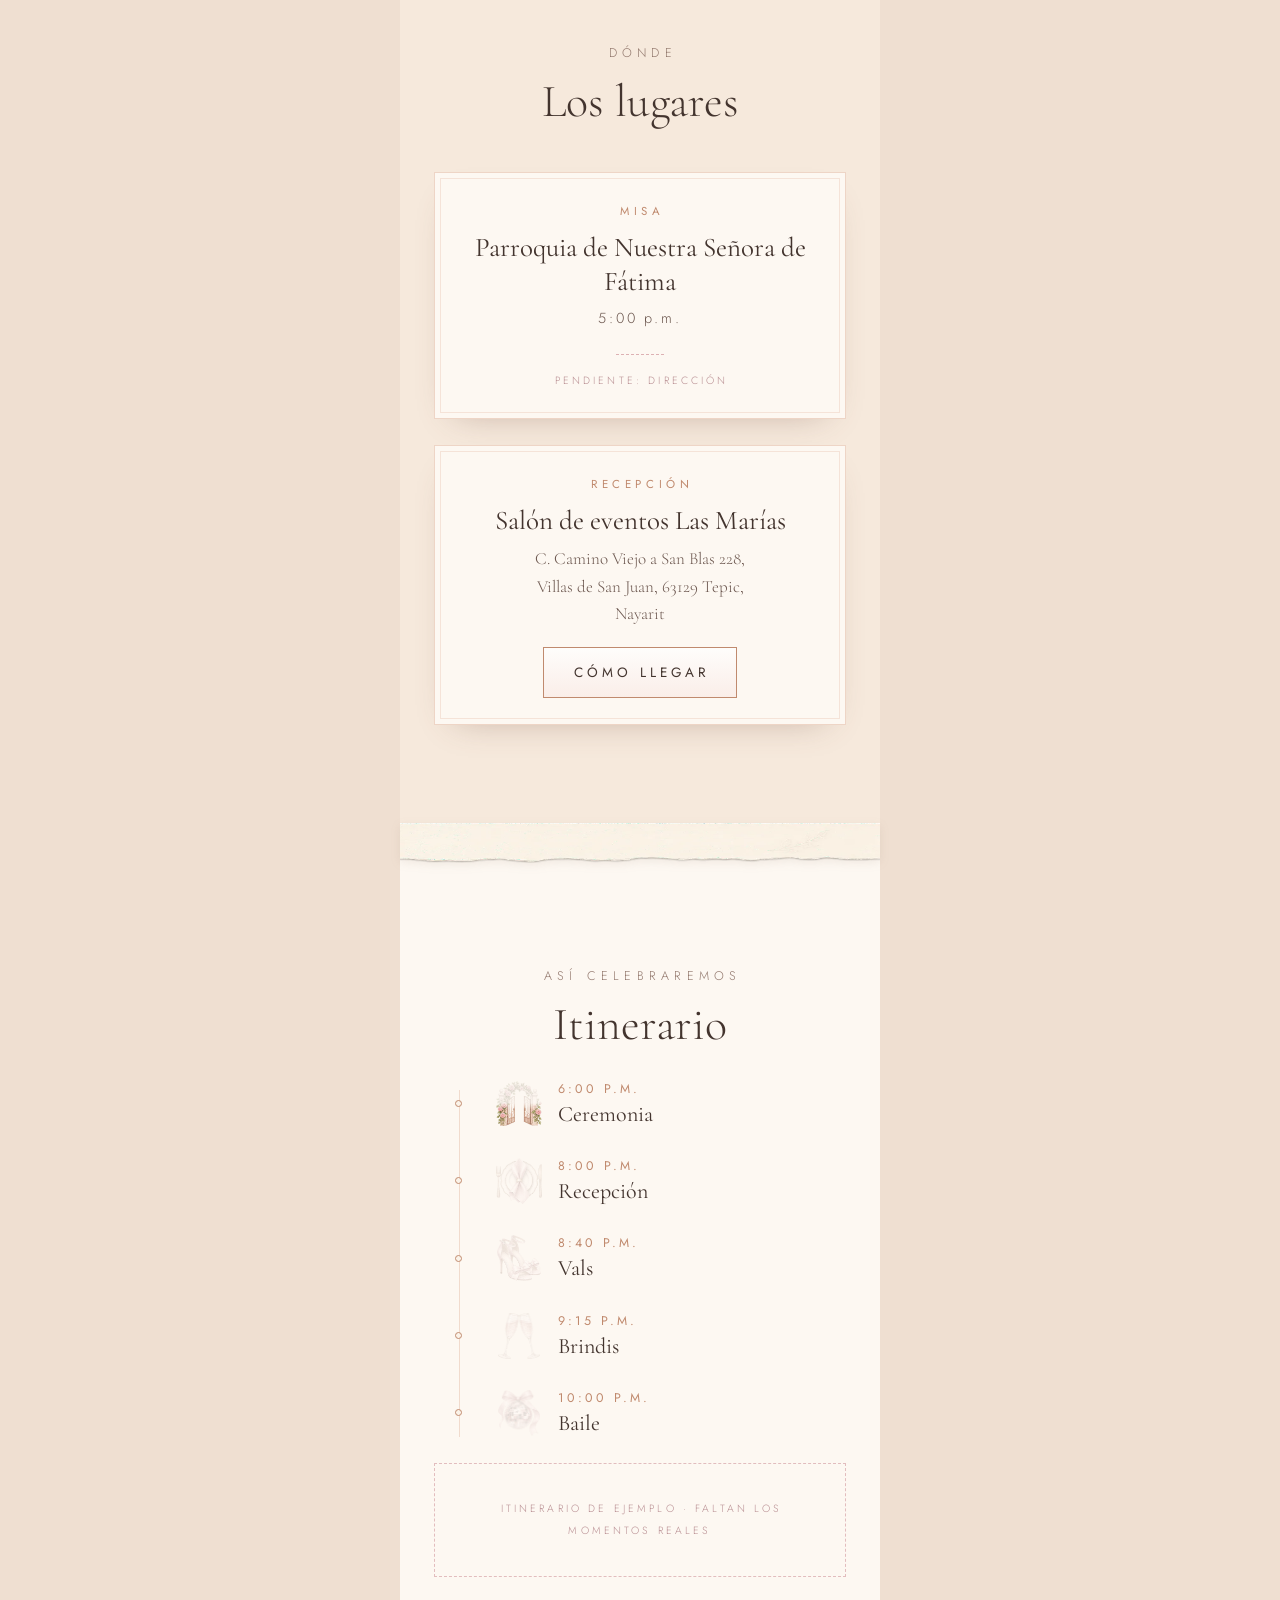
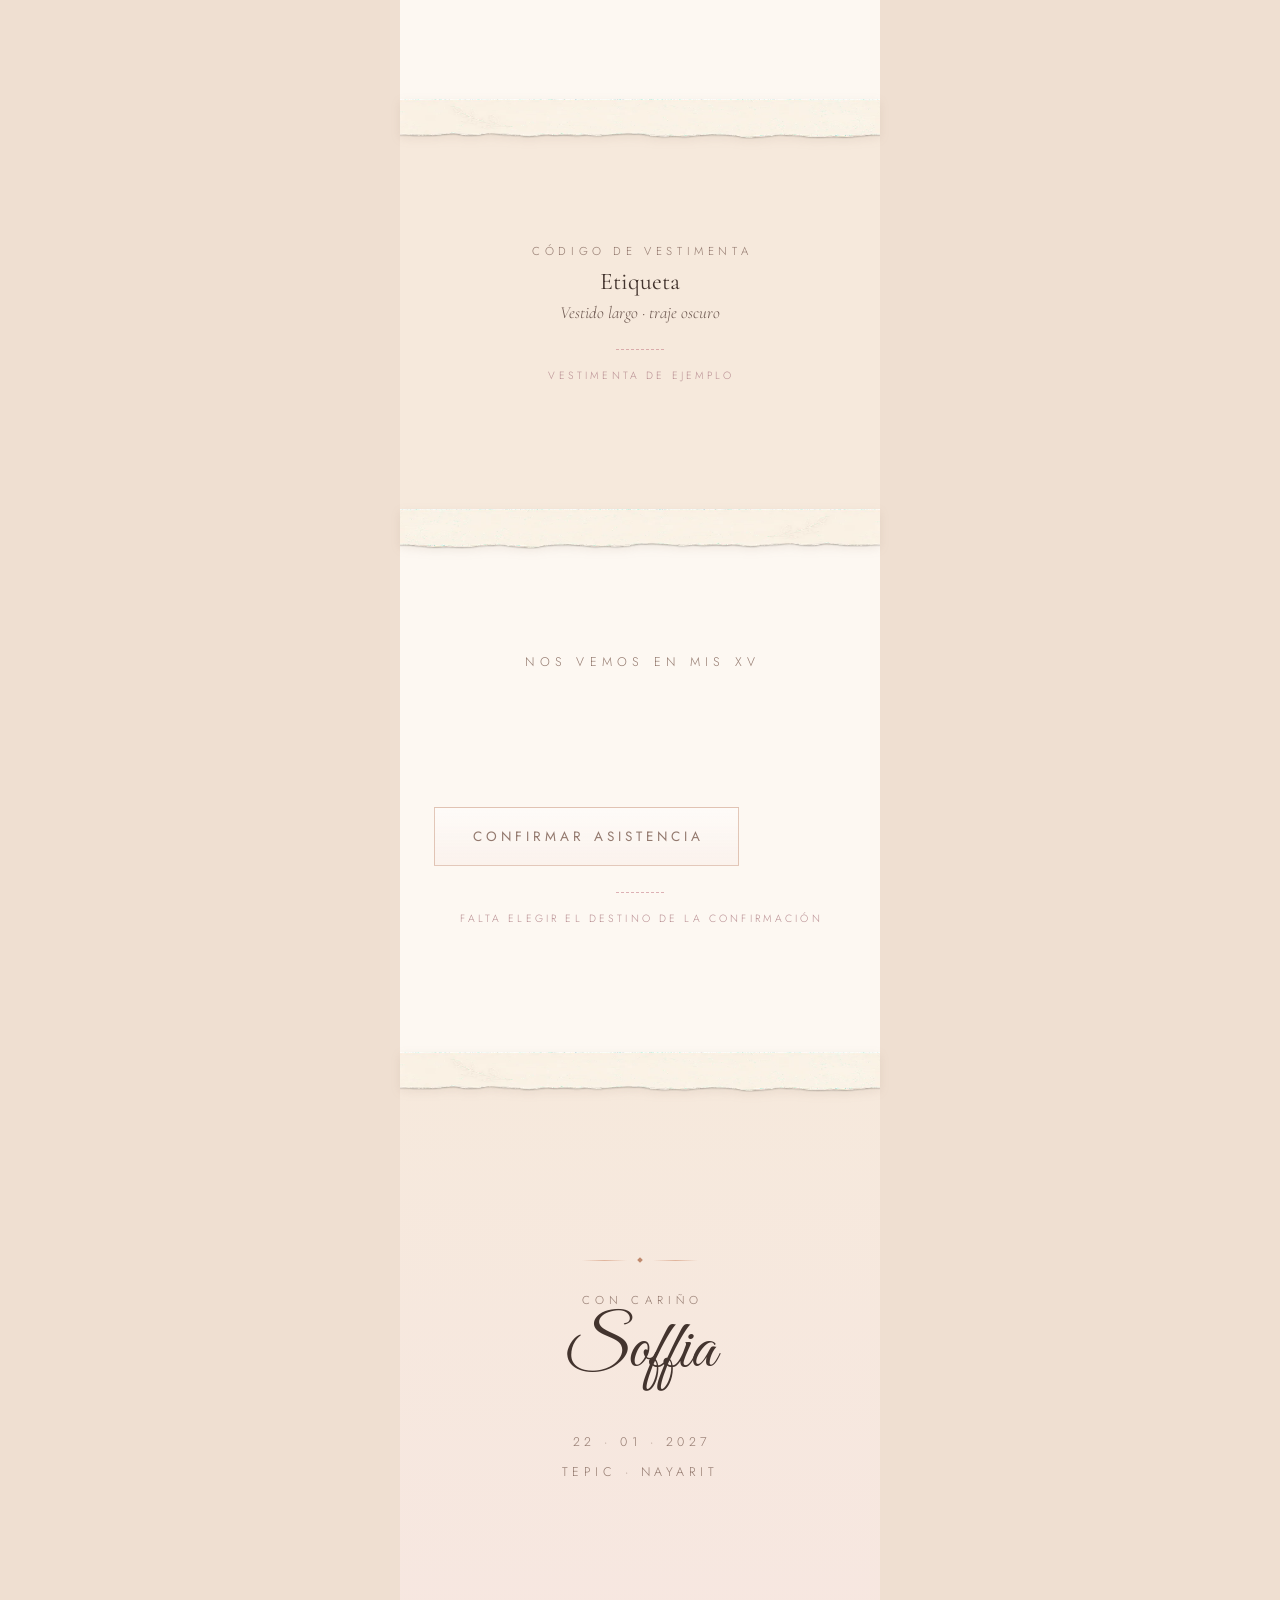
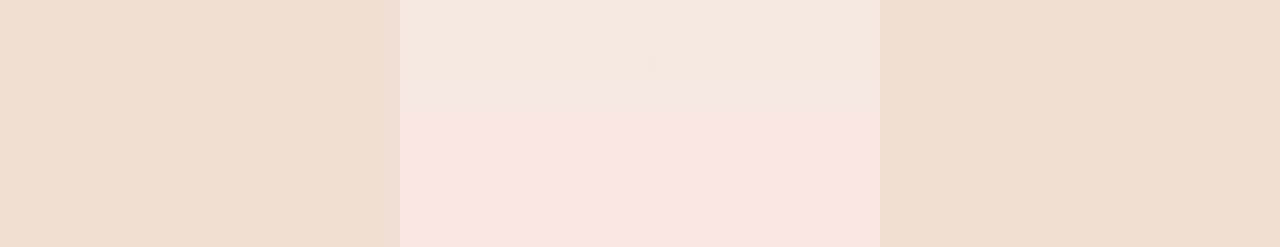
==== commit 0600d233: "El cierre armoniza y la tela deja de verse cortada El remate eran dos ramitas de acuarela con una es" ====
--- a/index.html
+++ b/index.html
@@ -11,10 +11,10 @@
 <link rel="preconnect" href="https://fonts.googleapis.com">
 <link rel="preconnect" href="https://fonts.gstatic.com" crossorigin>
 <link rel="stylesheet" href="https://fonts.googleapis.com/css2?family=Cormorant+Garamond:ital,wght@0,300;0,400;0,500;0,600;1,300;1,400&family=Jost:wght@300;400;500&family=Great+Vibes&display=swap">
-<!-- El estilo se decide antes de pintar nada: si se pusiera desde script.js?v=1795373540-de1f69e
+<!-- El estilo se decide antes de pintar nada: si se pusiera desde script.js?v=1795373914-2f91c5d
      se vería un parpadeo del estilo viejo al nuevo. Manda ?estilo= de la URL;
-     si no, lo que diga datos.js?v=1795373540-de1f69e (y por defecto, «papel»). -->
-<script src="datos.js?v=1795373540-de1f69e"></script>
+     si no, lo que diga datos.js?v=1795373914-2f91c5d (y por defecto, «papel»). -->
+<script src="datos.js?v=1795373914-2f91c5d"></script>
 <script>
   (function () {
     var p = new URLSearchParams(location.search).get('estilo');
@@ -24,8 +24,8 @@
     if (e) try { sessionStorage.setItem('estilo', e); } catch (x) {}
   })();
 </script>
-<link rel="preload" as="image" href="assets/apertura-poster.webp?v=1795373540-de1f69e">
-<link rel="stylesheet" href="styles.css?v=1795373540-de1f69e">
+<link rel="preload" as="image" href="assets/apertura-poster.webp?v=1795373914-2f91c5d">
+<link rel="stylesheet" href="styles.css?v=1795373914-2f91c5d">
 </head>
 <body class="sin-abrir">
 
@@ -39,21 +39,21 @@
             aria-label="Abrir la invitación de Soffia">
      <span class="lienzo">
       <!-- 1 · el sobre cerrado, quieto, hasta que tocan -->
-      <img class="capa" id="capa-poster" src="assets/apertura-poster.webp?v=1795373540-de1f69e" alt=""
+      <img class="capa" id="capa-poster" src="assets/apertura-poster.webp?v=1795373914-2f91c5d" alt=""
            width="1080" height="1920" fetchpriority="high">
 
       <!-- 2 · los dos vídeos, uno detrás de otro. Son dos elementos y no uno
            con la fuente cambiada: así el segundo ya está descargado y pintado
            cuando acaba el primero, y el corte no parpadea. -->
       <video class="capa" id="video-1" muted playsinline preload="auto"
-             aria-hidden="true" src="assets/apertura-1.mp4?v=1795373540-de1f69e"></video>
+             aria-hidden="true" src="assets/apertura-1.mp4?v=1795373914-2f91c5d"></video>
       <video class="capa" id="video-2" muted playsinline preload="none"
              aria-hidden="true"></video>
 
       <!-- 3 · la hoja: es el último fotograma del segundo vídeo, así que el
            relevo no se ve. Hace falta porque el navegador tira la imagen de un
            vídeo pausado al salir de pantalla y al volver dibuja la primera. -->
-      <img class="capa" id="capa-final" src="assets/apertura-final.webp?v=1795373540-de1f69e" alt=""
+      <img class="capa" id="capa-final" src="assets/apertura-final.webp?v=1795373914-2f91c5d" alt=""
            width="1080" height="1920" fetchpriority="low">
 
       <!-- 3b · y la hoja se asienta: el fotograma del vídeo recorta un 18 %
@@ -61,7 +61,7 @@
            entera y entra creciendo hacia su tamaño real, así que el reencuadre
            se lee como el papel posándose y no como un salto. -->
       <span class="capa hoja-posada" id="hoja-posada" aria-hidden="true">
-        <img src="assets/hoja.webp?v=1795373540-de1f69e" alt="" width="720" height="1168"
+        <img src="assets/hoja.webp?v=1795373914-2f91c5d" alt="" width="720" height="1168"
              fetchpriority="low">
       </span>
 
@@ -102,8 +102,8 @@
 <!-- ══════════════ 2 · LA ILUSIÓN ══════════════ -->
 <section class="seccion s-nota" id="nota">
   <div class="costura costura-arriba invertida" aria-hidden="true"></div>
-  <img class="adorno ad-estrellas ad-estrellas-izq" src="assets/ad-estrellas-c.webp?v=1795373540-de1f69e" alt="" aria-hidden="true" loading="lazy" data-parallax="0.12">
-  <img class="adorno ad-globo" src="assets/ad-globo.webp?v=1795373540-de1f69e" alt="" aria-hidden="true" loading="lazy" data-parallax="0.08">
+  <img class="adorno ad-estrellas ad-estrellas-izq" src="assets/ad-estrellas-c.webp?v=1795373914-2f91c5d" alt="" aria-hidden="true" loading="lazy" data-parallax="0.12">
+  <img class="adorno ad-globo" src="assets/ad-globo.webp?v=1795373914-2f91c5d" alt="" aria-hidden="true" loading="lazy" data-parallax="0.08">
 
   <div class="envoltorio">
     <p class="parrafo-grande revela" id="msj-presentacion" style="--i:0"></p>
@@ -113,8 +113,8 @@
 <!-- ══════════════ 3 · SOFFIA ══════════════ -->
 <section class="seccion s-soffia" id="soffia">
   <div class="costura costura-arriba" aria-hidden="true"></div>
-  <img class="adorno ad-brillo ad-brillo-esferas" src="assets/ad-brillo.webp?v=1795373540-de1f69e" alt="" aria-hidden="true" loading="lazy" data-parallax="0.13">
-  <img class="adorno ad-esferas" src="assets/ad-esferas.webp?v=1795373540-de1f69e" alt="" aria-hidden="true" loading="lazy" data-parallax="0.10">
+  <img class="adorno ad-brillo ad-brillo-esferas" src="assets/ad-brillo.webp?v=1795373914-2f91c5d" alt="" aria-hidden="true" loading="lazy" data-parallax="0.13">
+  <img class="adorno ad-esferas" src="assets/ad-esferas.webp?v=1795373914-2f91c5d" alt="" aria-hidden="true" loading="lazy" data-parallax="0.10">
 
   <!-- el puente: lo último que se lee antes de que se abran las rosas -->
   <div class="envoltorio">
@@ -131,13 +131,13 @@
     <div class="retrato-marco">
       <img id="foto-portada" alt="Fotografía de Soffia" hidden>
       <div class="retrato-vacio" id="retrato-vacio">
-        <img src="assets/flor-hojas.webp?v=1795373540-de1f69e" alt="" loading="lazy">
+        <img src="assets/flor-hojas.webp?v=1795373914-2f91c5d" alt="" loading="lazy">
         <p>Aquí irá la fotografía de Soffia</p>
       </div>
       <!-- tres paneles de rosas: arriba sube, izquierda y derecha se abren -->
-      <img class="velo velo-arriba" src="assets/panel-arriba.webp?v=1795373540-de1f69e" alt="" loading="lazy">
-      <img class="velo velo-izq" src="assets/panel-izq.webp?v=1795373540-de1f69e" alt="" loading="lazy">
-      <img class="velo velo-der" src="assets/panel-der.webp?v=1795373540-de1f69e" alt="" loading="lazy">
+      <img class="velo velo-arriba" src="assets/panel-arriba.webp?v=1795373914-2f91c5d" alt="" loading="lazy">
+      <img class="velo velo-izq" src="assets/panel-izq.webp?v=1795373914-2f91c5d" alt="" loading="lazy">
+      <img class="velo velo-der" src="assets/panel-der.webp?v=1795373914-2f91c5d" alt="" loading="lazy">
     </div>
     <span class="costura costura-foto arriba" aria-hidden="true"></span>
     <span class="costura costura-foto abajo" aria-hidden="true"></span>
@@ -160,8 +160,8 @@
 <!-- ══════════════ 3 · CUÁNDO Y DÓNDE ══════════════ -->
 <section class="seccion s-cuando" id="cuando">
   <div class="costura costura-arriba invertida" aria-hidden="true"></div>
-  <img class="adorno ad-estrellas ad-estrellas-der" src="assets/ad-estrellas-b.webp?v=1795373540-de1f69e" alt="" aria-hidden="true" loading="lazy" data-parallax="0.12">
-  <img class="adorno ad-guirnalda" src="assets/ad-guirnalda.webp?v=1795373540-de1f69e" alt="" aria-hidden="true" loading="lazy" data-parallax="0.11">
+  <img class="adorno ad-estrellas ad-estrellas-der" src="assets/ad-estrellas-b.webp?v=1795373914-2f91c5d" alt="" aria-hidden="true" loading="lazy" data-parallax="0.12">
+  <img class="adorno ad-guirnalda" src="assets/ad-guirnalda.webp?v=1795373914-2f91c5d" alt="" aria-hidden="true" loading="lazy" data-parallax="0.11">
 
   <div class="envoltorio">
     <p class="antetitulo revela" style="--i:0">Cuándo</p>
@@ -182,8 +182,8 @@
 <!-- ══════════════ 4b · DÓNDE ══════════════ -->
 <section class="seccion s-donde" id="donde">
   <div class="costura costura-arriba" aria-hidden="true"></div>
-  <img class="adorno ad-estrellas ad-estrellas-izq" src="assets/ad-estrellas-c.webp?v=1795373540-de1f69e" alt="" aria-hidden="true" loading="lazy" data-parallax="0.12">
-  <img class="adorno ad-perlas" src="assets/ad-perlas.webp?v=1795373540-de1f69e" alt="" aria-hidden="true" loading="lazy" data-parallax="0.12">
+  <img class="adorno ad-estrellas ad-estrellas-izq" src="assets/ad-estrellas-c.webp?v=1795373914-2f91c5d" alt="" aria-hidden="true" loading="lazy" data-parallax="0.12">
+  <img class="adorno ad-perlas" src="assets/ad-perlas.webp?v=1795373914-2f91c5d" alt="" aria-hidden="true" loading="lazy" data-parallax="0.12">
 
   <div class="envoltorio">
     <p class="antetitulo revela" style="--i:0">Dónde</p>
@@ -196,8 +196,8 @@
 <!-- ══════════════ 4 · ITINERARIO ══════════════ -->
 <section class="seccion s-itinerario" id="itinerario">
   <div class="costura costura-arriba" aria-hidden="true"></div>
-  <img class="adorno ad-estrellas ad-estrellas-der" src="assets/ad-estrellas-a.webp?v=1795373540-de1f69e" alt="" aria-hidden="true" loading="lazy" data-parallax="0.12">
-  <img class="adorno ad-mono-a" src="assets/ad-mono-a.webp?v=1795373540-de1f69e" alt="" aria-hidden="true" loading="lazy" data-parallax="0.10">
+  <img class="adorno ad-estrellas ad-estrellas-der" src="assets/ad-estrellas-a.webp?v=1795373914-2f91c5d" alt="" aria-hidden="true" loading="lazy" data-parallax="0.12">
+  <img class="adorno ad-mono-a" src="assets/ad-mono-a.webp?v=1795373914-2f91c5d" alt="" aria-hidden="true" loading="lazy" data-parallax="0.10">
 
   <div class="envoltorio">
     <p class="antetitulo revela" style="--i:0">Así celebraremos</p>
@@ -214,8 +214,8 @@
 <!-- ══════════════ 5 · VESTIMENTA ══════════════ -->
 <section class="seccion s-vestir" id="vestir" hidden>
   <div class="costura costura-arriba invertida" aria-hidden="true"></div>
-  <img class="adorno ad-estrellas ad-estrellas-izq" src="assets/ad-estrellas-c.webp?v=1795373540-de1f69e" alt="" aria-hidden="true" loading="lazy" data-parallax="0.12">
-  <img class="adorno ad-cintas" src="assets/ad-cintas.webp?v=1795373540-de1f69e" alt="" aria-hidden="true" loading="lazy" data-parallax="0.10">
+  <img class="adorno ad-estrellas ad-estrellas-izq" src="assets/ad-estrellas-c.webp?v=1795373914-2f91c5d" alt="" aria-hidden="true" loading="lazy" data-parallax="0.12">
+  <img class="adorno ad-cintas" src="assets/ad-cintas.webp?v=1795373914-2f91c5d" alt="" aria-hidden="true" loading="lazy" data-parallax="0.10">
 
   <div class="envoltorio">
     <div class="vestimenta" id="vestimenta" hidden></div>
@@ -225,9 +225,9 @@
 <!-- ══════════════ 6 · CONFIRMACIÓN ══════════════ -->
 <section class="seccion s-confirmar" id="confirmar">
   <div class="costura costura-arriba" aria-hidden="true"></div>
-  <img class="adorno ad-estrellas ad-estrellas-izq" src="assets/ad-estrellas-b.webp?v=1795373540-de1f69e" alt="" aria-hidden="true" loading="lazy" data-parallax="0.12">
-  <img class="adorno ad-brillo ad-brillo-globos" src="assets/ad-brillo.webp?v=1795373540-de1f69e" alt="" aria-hidden="true" loading="lazy" data-parallax="0.13">
-  <img class="adorno ad-globos" src="assets/ad-globos.webp?v=1795373540-de1f69e" alt="" aria-hidden="true" loading="lazy" data-parallax="0.09">
+  <img class="adorno ad-estrellas ad-estrellas-izq" src="assets/ad-estrellas-b.webp?v=1795373914-2f91c5d" alt="" aria-hidden="true" loading="lazy" data-parallax="0.12">
+  <img class="adorno ad-brillo ad-brillo-globos" src="assets/ad-brillo.webp?v=1795373914-2f91c5d" alt="" aria-hidden="true" loading="lazy" data-parallax="0.13">
+  <img class="adorno ad-globos" src="assets/ad-globos.webp?v=1795373914-2f91c5d" alt="" aria-hidden="true" loading="lazy" data-parallax="0.09">
 
   <div class="envoltorio">
     <p class="antetitulo revela" style="--i:0">Nos vemos en mis XV</p>
@@ -239,15 +239,15 @@
 <!-- ══════════════ 7 · DESPEDIDA ══════════════ -->
 <section class="seccion s-cierre" id="cierre">
   <div class="costura costura-arriba invertida" aria-hidden="true"></div>
-  <img class="adorno ad-tela" src="assets/ad-tela.webp?v=1795373540-de1f69e" alt="" aria-hidden="true" loading="lazy" data-parallax="0.07">
-  <img class="adorno ad-estrellas ad-estrellas-der" src="assets/ad-estrellas-c.webp?v=1795373540-de1f69e" alt="" aria-hidden="true" loading="lazy" data-parallax="0.12">
-  <img class="adorno ad-mono-b" src="assets/ad-mono-b.webp?v=1795373540-de1f69e" alt="" aria-hidden="true" loading="lazy" data-parallax="0.10">
+  <img class="adorno ad-tela" src="assets/ad-tela.webp?v=1795373914-2f91c5d" alt="" aria-hidden="true" loading="lazy" data-parallax="0.07">
+  <img class="adorno ad-estrellas ad-estrellas-der" src="assets/ad-estrellas-c.webp?v=1795373914-2f91c5d" alt="" aria-hidden="true" loading="lazy" data-parallax="0.12">
+  <img class="adorno ad-mono-b" src="assets/ad-mono-b.webp?v=1795373914-2f91c5d" alt="" aria-hidden="true" loading="lazy" data-parallax="0.10">
   <!-- el cierre se monta en tres piezas: la rosa donde aterriza la que cae,
        y el follaje de cada lado, que sale de detrás cuando ya está posada -->
   <span class="flor flor-cierre-b" aria-hidden="true" data-parallax="0.09">
-    <img class="cierre-hoja cierre-izq" src="assets/flor-bajo-izq.webp?v=1795373540-de1f69e" alt="" loading="lazy">
-    <img class="cierre-hoja cierre-der" src="assets/flor-bajo-der.webp?v=1795373540-de1f69e" alt="" loading="lazy">
-    <img class="cierre-rosa" src="assets/flor-bajo-rosa.webp?v=1795373540-de1f69e" alt="" loading="lazy">
+    <img class="cierre-hoja cierre-izq" src="assets/flor-bajo-izq.webp?v=1795373914-2f91c5d" alt="" loading="lazy">
+    <img class="cierre-hoja cierre-der" src="assets/flor-bajo-der.webp?v=1795373914-2f91c5d" alt="" loading="lazy">
+    <img class="cierre-rosa" src="assets/flor-bajo-rosa.webp?v=1795373914-2f91c5d" alt="" loading="lazy">
   </span>
 
   <div class="envoltorio">
@@ -265,9 +265,9 @@
 
 <!-- la rosa que se desprende de la tarjeta y baja con el scroll -->
 <span class="petalo" id="petalo" aria-hidden="true">
-  <img class="petalo-cara" id="rosa-frente" src="assets/rosa-frente.webp?v=1795373540-de1f69e" alt="">
-  <img class="petalo-cara" id="rosa-tres"   src="assets/rosa-tres.webp?v=1795373540-de1f69e"   alt="">
-  <img class="petalo-cara" id="rosa-perfil" src="assets/rosa-perfil.webp?v=1795373540-de1f69e" alt="">
+  <img class="petalo-cara" id="rosa-frente" src="assets/rosa-frente.webp?v=1795373914-2f91c5d" alt="">
+  <img class="petalo-cara" id="rosa-tres"   src="assets/rosa-tres.webp?v=1795373914-2f91c5d"   alt="">
+  <img class="petalo-cara" id="rosa-perfil" src="assets/rosa-perfil.webp?v=1795373914-2f91c5d" alt="">
 </span>
 
 <button type="button" class="audio" id="audio" hidden aria-pressed="false"
@@ -279,6 +279,6 @@
   Vista previa
 </div>
 
-<script src="script.js?v=1795373540-de1f69e"></script>
+<script src="script.js?v=1795373914-2f91c5d"></script>
 </body>
 </html>
--- a/styles.css
+++ b/styles.css
@@ -71,7 +71,7 @@
 body::before{
   content:''; position:fixed; inset:0; z-index:9;
   pointer-events:none;
-  background:url('assets/papel-marfil.webp?v=1795373540-de1f69e') repeat;
+  background:url('assets/papel-marfil.webp?v=1795373914-2f91c5d') repeat;
   background-size:360px 360px;
   opacity:.5; mix-blend-mode:multiply;
 }
@@ -218,8 +218,8 @@
 /* la máscara deja ver la tarjeta solo por encima de la V de la solapa */
 .marco-tarjeta{
   position:absolute; inset:0; display:block;
-  -webkit-mask-image:url('assets/mascara-tarjeta.png?v=1795373540-de1f69e');
-          mask-image:url('assets/mascara-tarjeta.png?v=1795373540-de1f69e');
+  -webkit-mask-image:url('assets/mascara-tarjeta.png?v=1795373914-2f91c5d');
+          mask-image:url('assets/mascara-tarjeta.png?v=1795373914-2f91c5d');
   -webkit-mask-size:100% 66.5072%;
           mask-size:100% 66.5072%;
   -webkit-mask-position:top left;  mask-position:top left;
@@ -425,7 +425,7 @@
 /* costuras de papel rasgado entre secciones */
 .costura{
   position:absolute; top:-2px; left:0; width:100%; height:clamp(26px,6.4vw,40px);
-  background:url('assets/tira-papel.webp?v=1795373540-de1f69e') center bottom / 100% 100% no-repeat;
+  background:url('assets/tira-papel.webp?v=1795373914-2f91c5d') center bottom / 100% 100% no-repeat;
   z-index:1; pointer-events:none;
   filter: drop-shadow(0 3px 5px rgba(130,97,80,.1));
 }
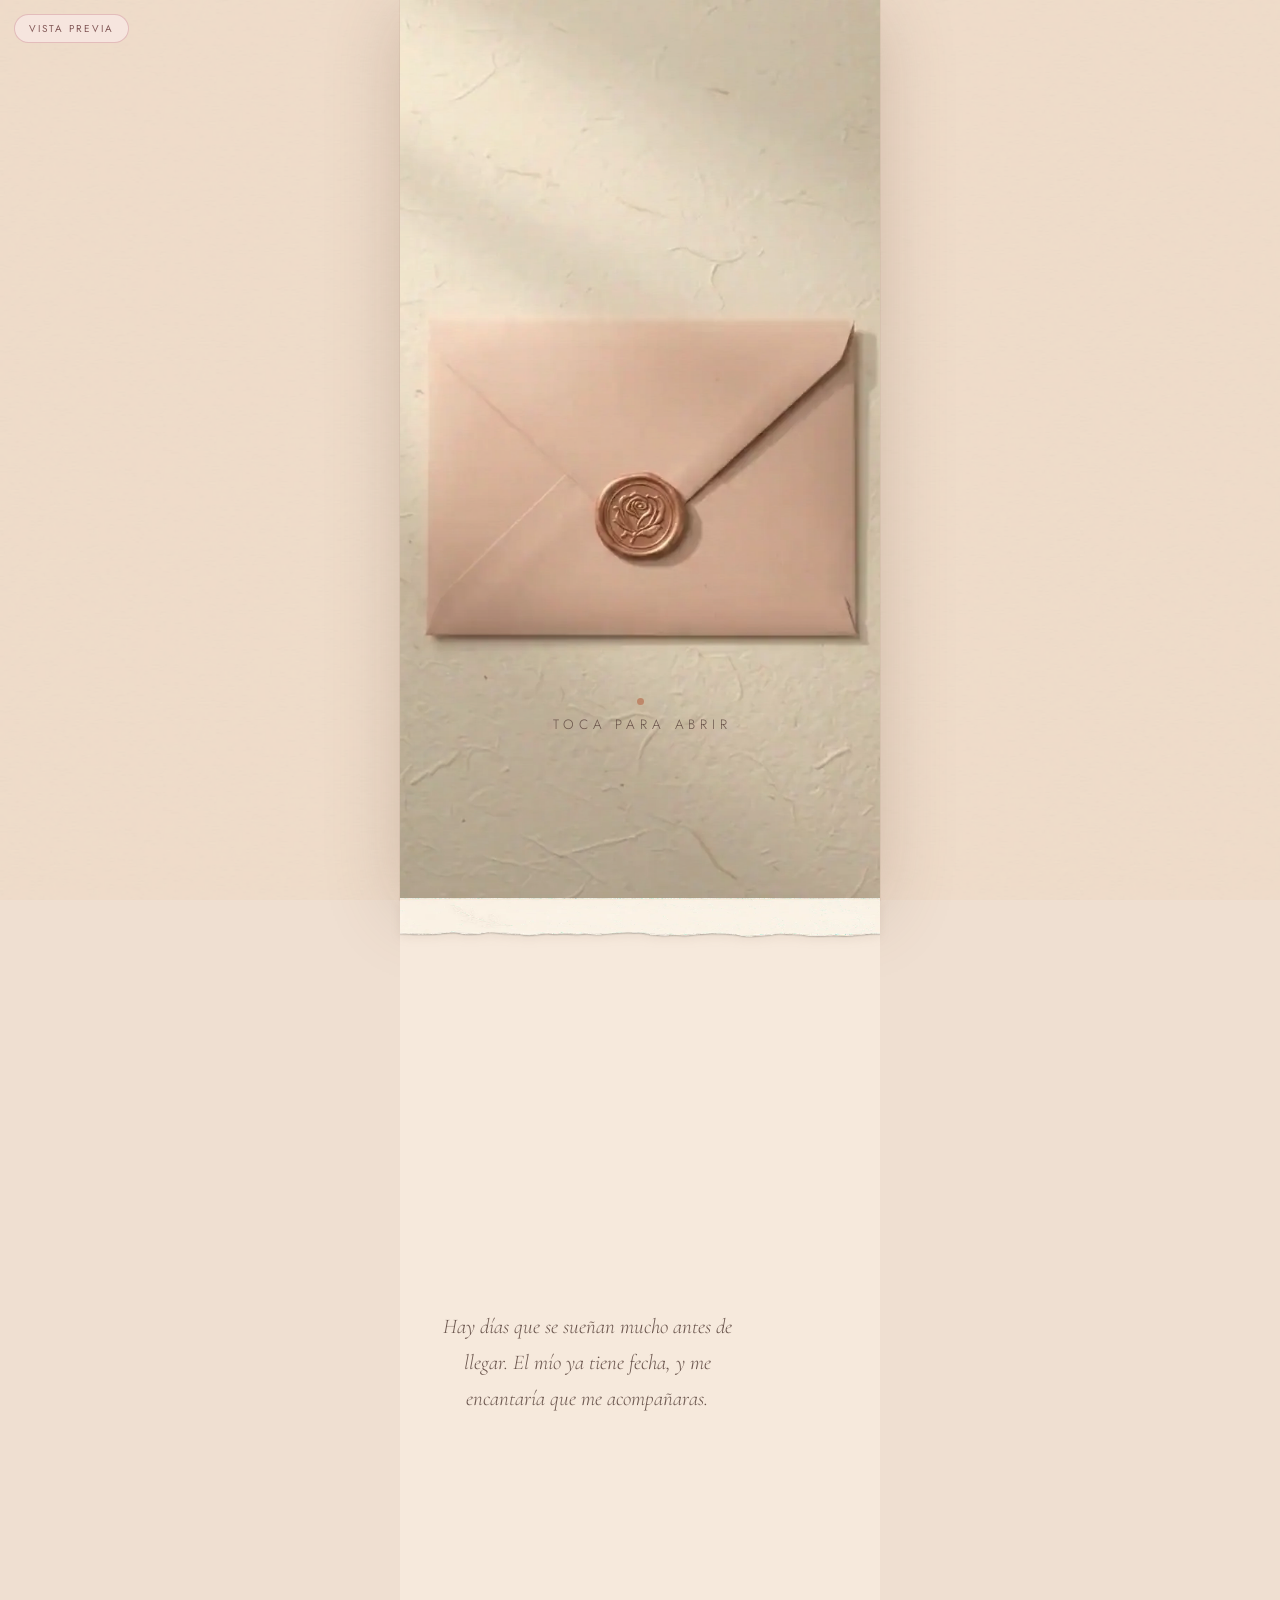
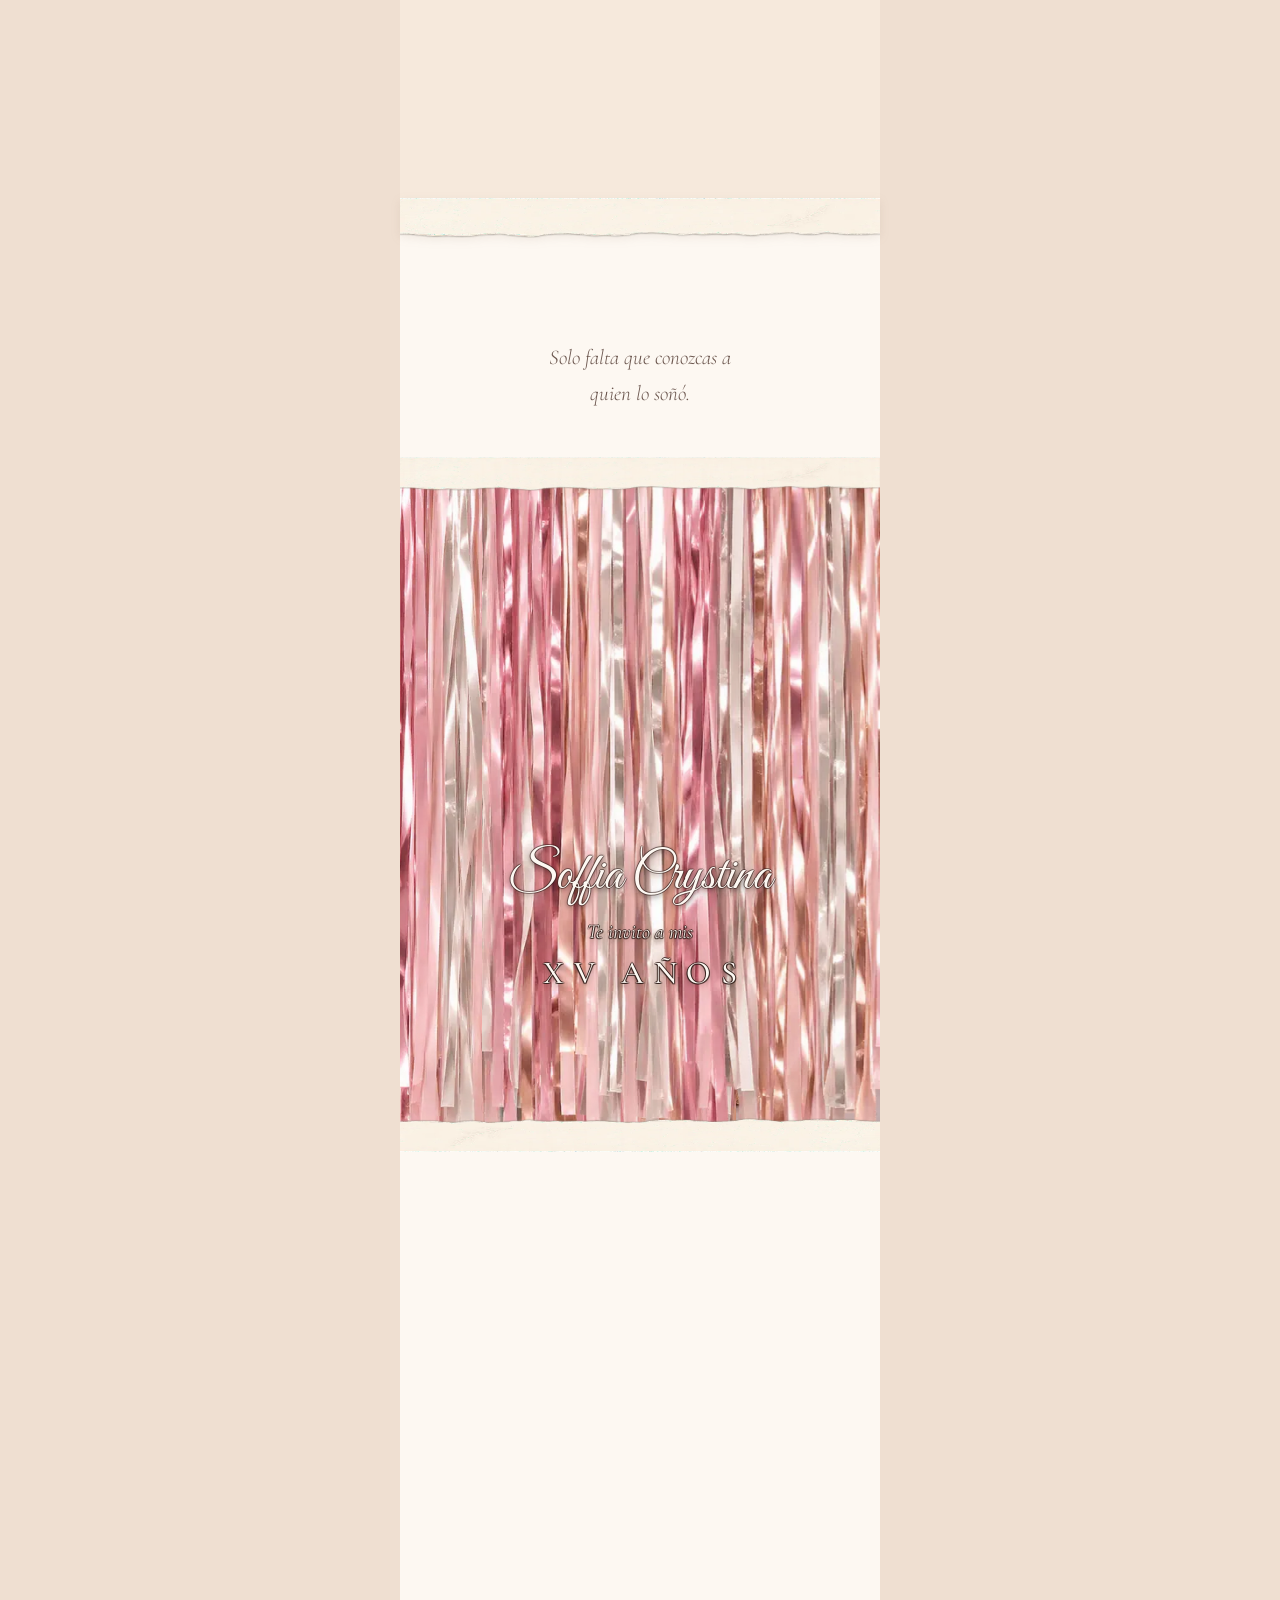
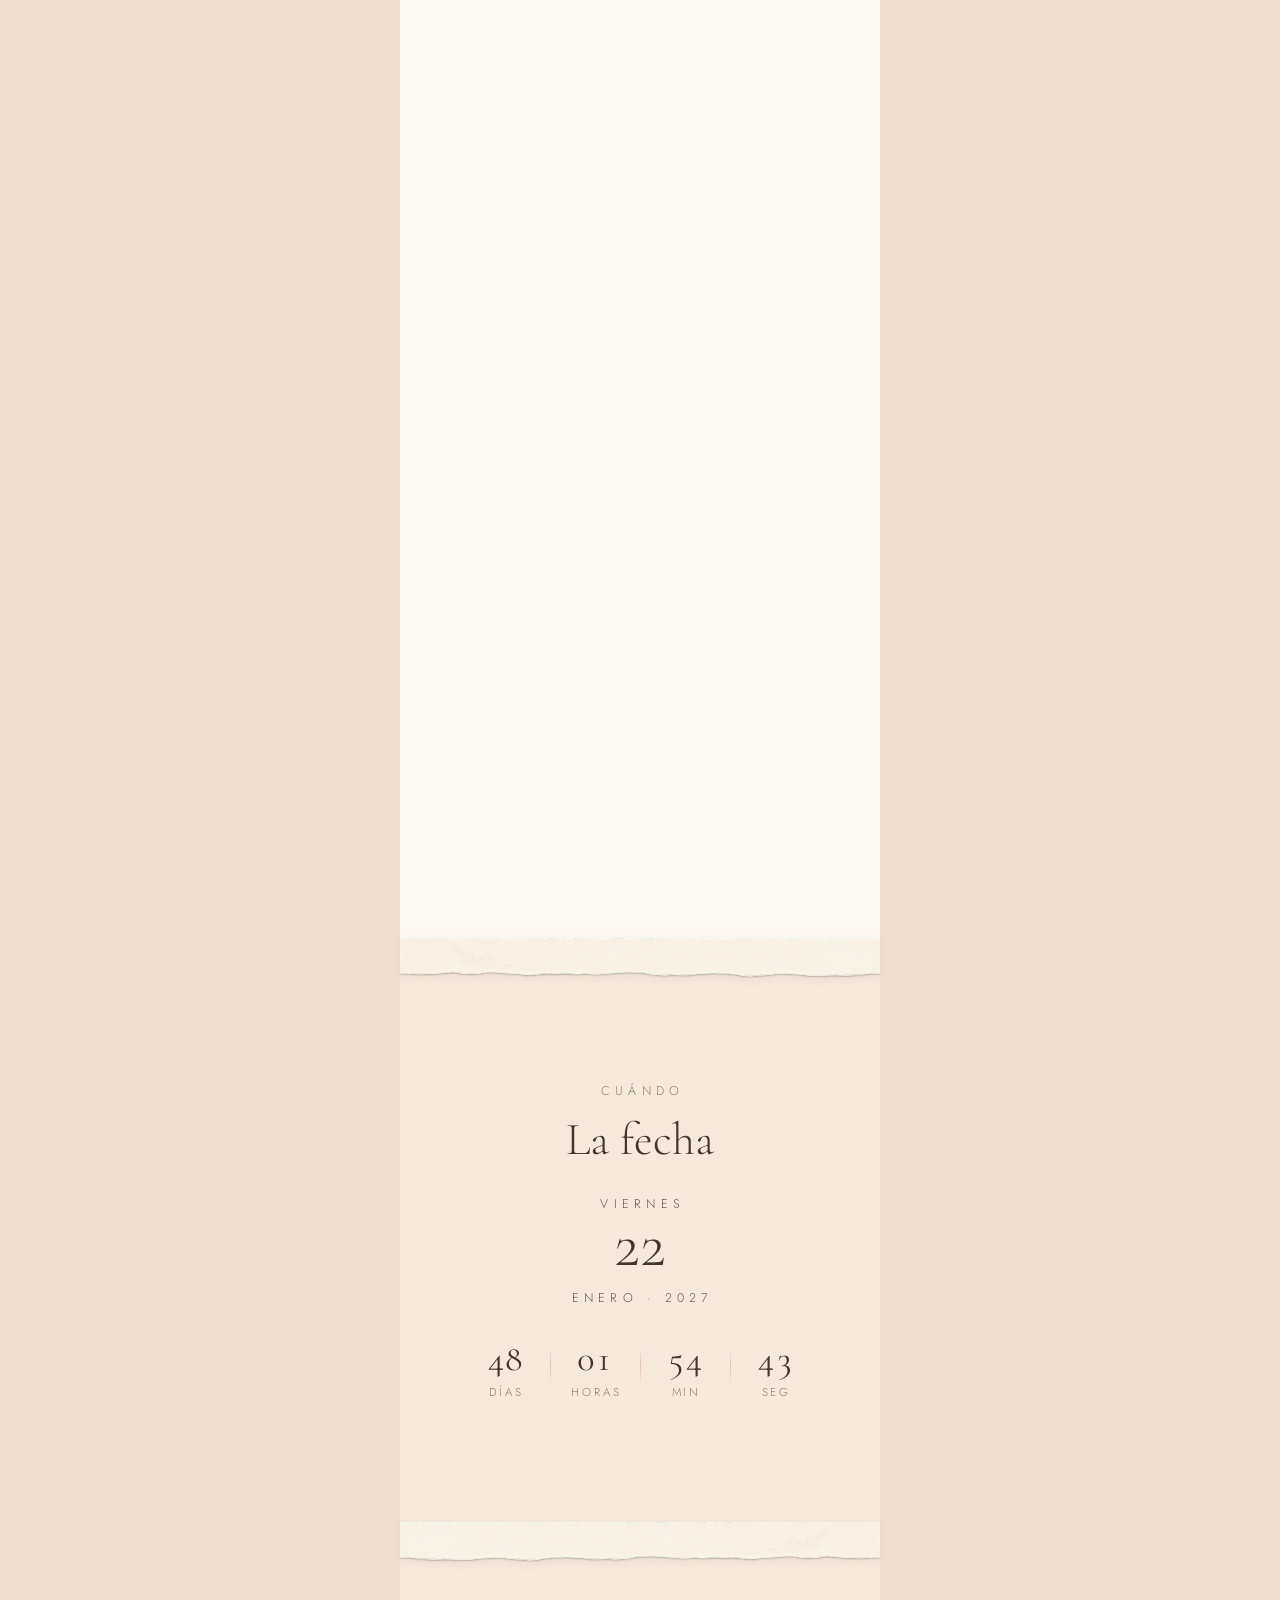
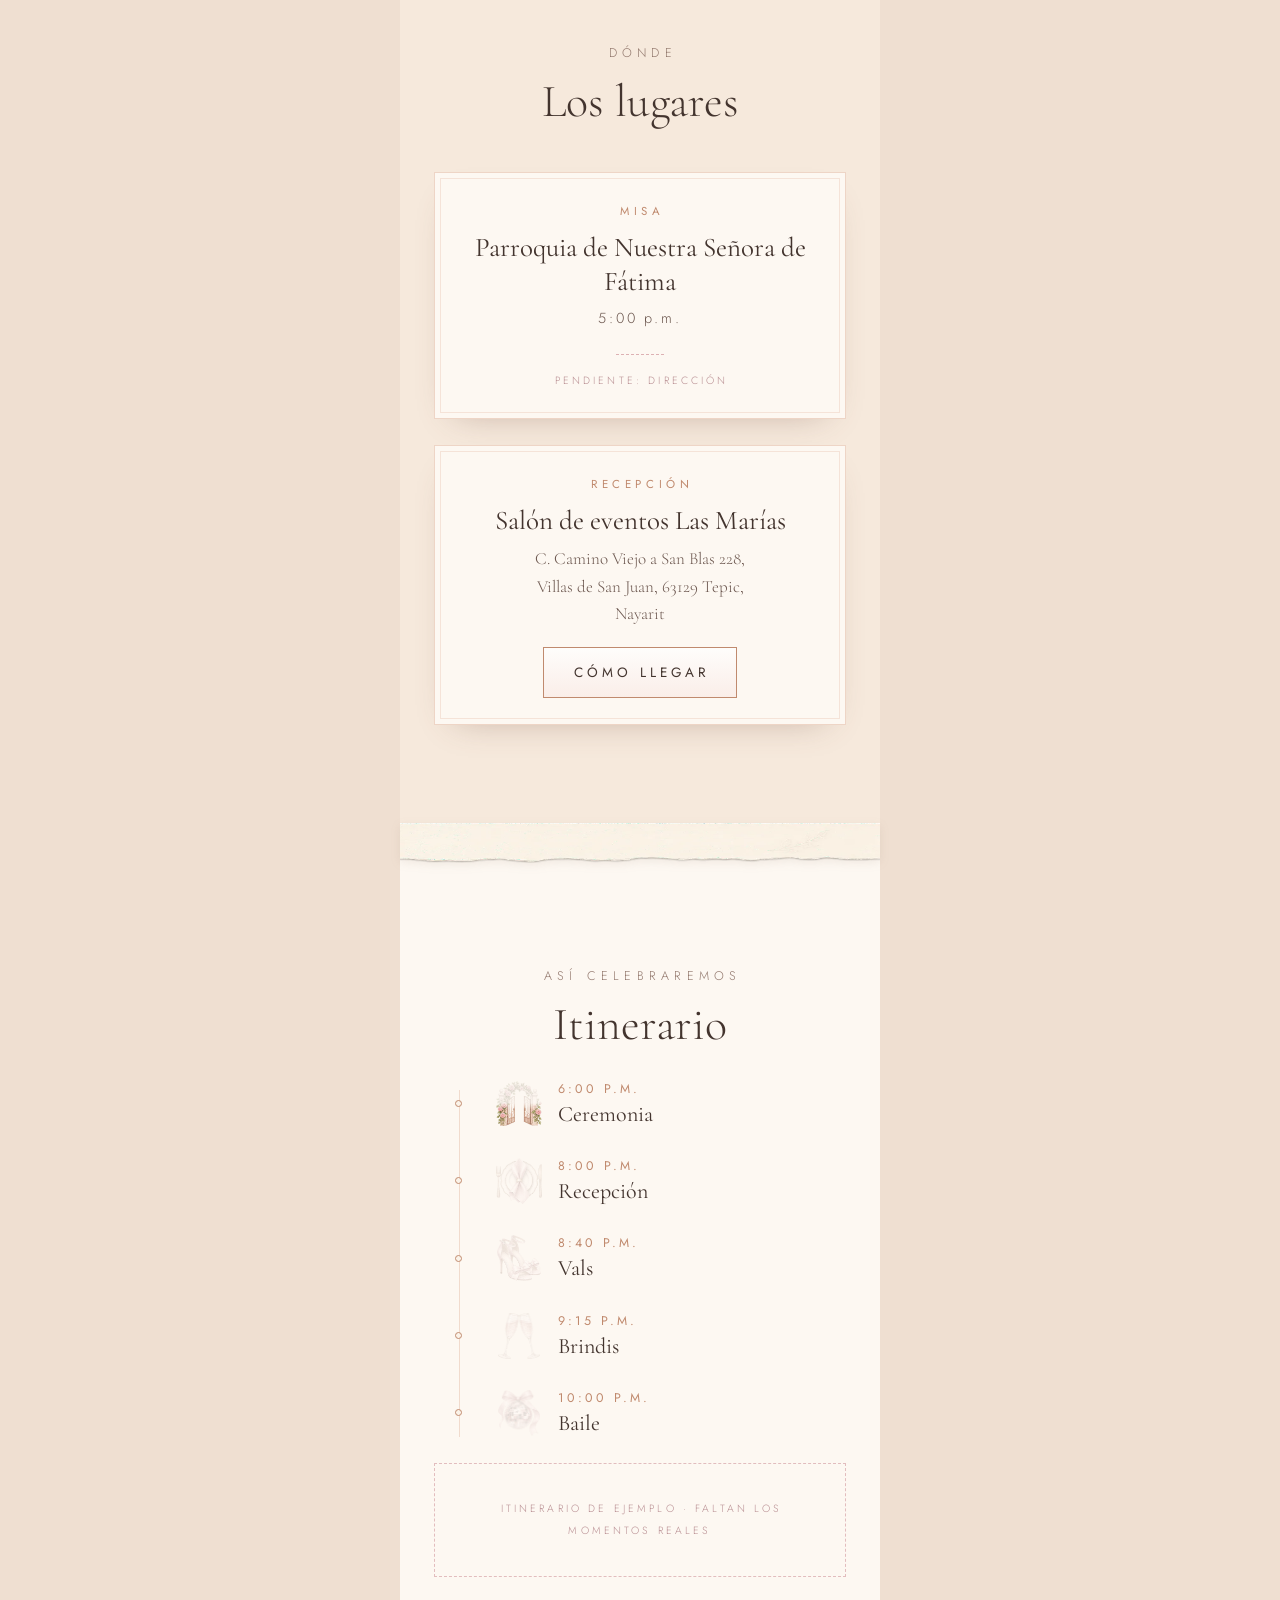
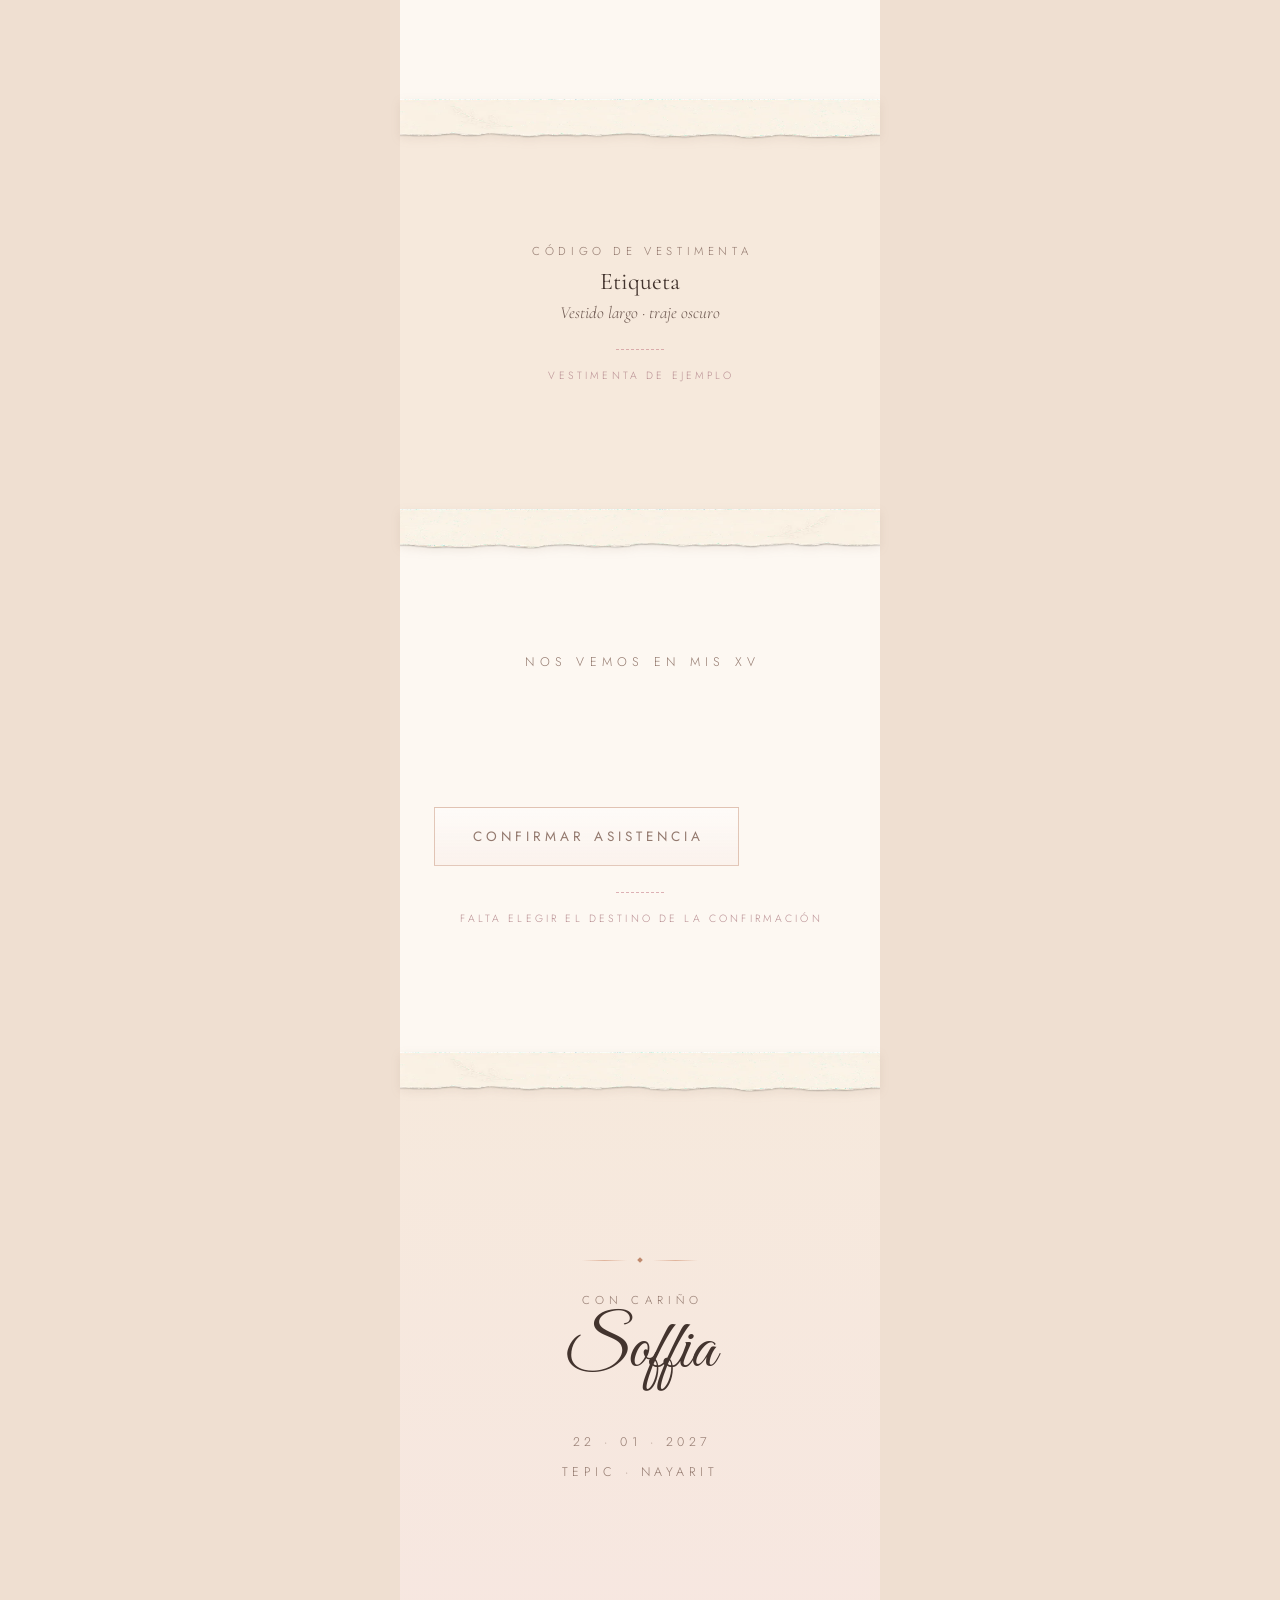
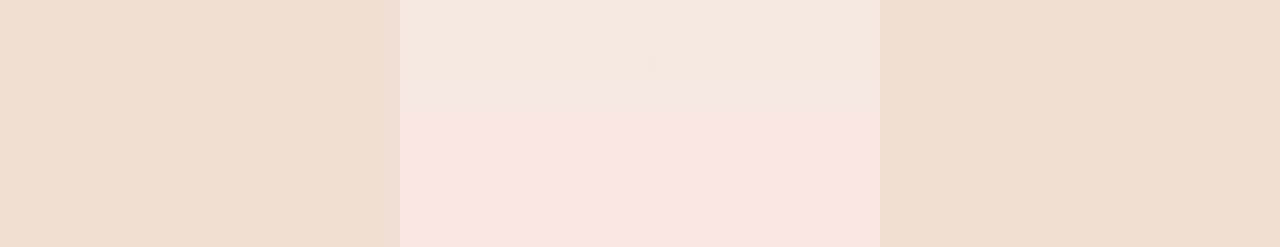
==== commit fb35efb3: "La tela sale entera, sin difuminar nada Difuminar fue un parche y se notaba: no parecía tela, parecí" ====
--- a/index.html
+++ b/index.html
@@ -11,10 +11,10 @@
 <link rel="preconnect" href="https://fonts.googleapis.com">
 <link rel="preconnect" href="https://fonts.gstatic.com" crossorigin>
 <link rel="stylesheet" href="https://fonts.googleapis.com/css2?family=Cormorant+Garamond:ital,wght@0,300;0,400;0,500;0,600;1,300;1,400&family=Jost:wght@300;400;500&family=Great+Vibes&display=swap">
-<!-- El estilo se decide antes de pintar nada: si se pusiera desde script.js?v=1795373914-2f91c5d
+<!-- El estilo se decide antes de pintar nada: si se pusiera desde script.js?v=1795374507-0600d23
      se vería un parpadeo del estilo viejo al nuevo. Manda ?estilo= de la URL;
-     si no, lo que diga datos.js?v=1795373914-2f91c5d (y por defecto, «papel»). -->
-<script src="datos.js?v=1795373914-2f91c5d"></script>
+     si no, lo que diga datos.js?v=1795374507-0600d23 (y por defecto, «papel»). -->
+<script src="datos.js?v=1795374507-0600d23"></script>
 <script>
   (function () {
     var p = new URLSearchParams(location.search).get('estilo');
@@ -24,8 +24,8 @@
     if (e) try { sessionStorage.setItem('estilo', e); } catch (x) {}
   })();
 </script>
-<link rel="preload" as="image" href="assets/apertura-poster.webp?v=1795373914-2f91c5d">
-<link rel="stylesheet" href="styles.css?v=1795373914-2f91c5d">
+<link rel="preload" as="image" href="assets/apertura-poster.webp?v=1795374507-0600d23">
+<link rel="stylesheet" href="styles.css?v=1795374507-0600d23">
 </head>
 <body class="sin-abrir">
 
@@ -39,21 +39,21 @@
             aria-label="Abrir la invitación de Soffia">
      <span class="lienzo">
       <!-- 1 · el sobre cerrado, quieto, hasta que tocan -->
-      <img class="capa" id="capa-poster" src="assets/apertura-poster.webp?v=1795373914-2f91c5d" alt=""
+      <img class="capa" id="capa-poster" src="assets/apertura-poster.webp?v=1795374507-0600d23" alt=""
            width="1080" height="1920" fetchpriority="high">
 
       <!-- 2 · los dos vídeos, uno detrás de otro. Son dos elementos y no uno
            con la fuente cambiada: así el segundo ya está descargado y pintado
            cuando acaba el primero, y el corte no parpadea. -->
       <video class="capa" id="video-1" muted playsinline preload="auto"
-             aria-hidden="true" src="assets/apertura-1.mp4?v=1795373914-2f91c5d"></video>
+             aria-hidden="true" src="assets/apertura-1.mp4?v=1795374507-0600d23"></video>
       <video class="capa" id="video-2" muted playsinline preload="none"
              aria-hidden="true"></video>
 
       <!-- 3 · la hoja: es el último fotograma del segundo vídeo, así que el
            relevo no se ve. Hace falta porque el navegador tira la imagen de un
            vídeo pausado al salir de pantalla y al volver dibuja la primera. -->
-      <img class="capa" id="capa-final" src="assets/apertura-final.webp?v=1795373914-2f91c5d" alt=""
+      <img class="capa" id="capa-final" src="assets/apertura-final.webp?v=1795374507-0600d23" alt=""
            width="1080" height="1920" fetchpriority="low">
 
       <!-- 3b · y la hoja se asienta: el fotograma del vídeo recorta un 18 %
@@ -61,7 +61,7 @@
            entera y entra creciendo hacia su tamaño real, así que el reencuadre
            se lee como el papel posándose y no como un salto. -->
       <span class="capa hoja-posada" id="hoja-posada" aria-hidden="true">
-        <img src="assets/hoja.webp?v=1795373914-2f91c5d" alt="" width="720" height="1168"
+        <img src="assets/hoja.webp?v=1795374507-0600d23" alt="" width="720" height="1168"
              fetchpriority="low">
       </span>
 
@@ -102,8 +102,8 @@
 <!-- ══════════════ 2 · LA ILUSIÓN ══════════════ -->
 <section class="seccion s-nota" id="nota">
   <div class="costura costura-arriba invertida" aria-hidden="true"></div>
-  <img class="adorno ad-estrellas ad-estrellas-izq" src="assets/ad-estrellas-c.webp?v=1795373914-2f91c5d" alt="" aria-hidden="true" loading="lazy" data-parallax="0.12">
-  <img class="adorno ad-globo" src="assets/ad-globo.webp?v=1795373914-2f91c5d" alt="" aria-hidden="true" loading="lazy" data-parallax="0.08">
+  <img class="adorno ad-estrellas ad-estrellas-izq" src="assets/ad-estrellas-c.webp?v=1795374507-0600d23" alt="" aria-hidden="true" loading="lazy" data-parallax="0.12">
+  <img class="adorno ad-globo" src="assets/ad-globo.webp?v=1795374507-0600d23" alt="" aria-hidden="true" loading="lazy" data-parallax="0.08">
 
   <div class="envoltorio">
     <p class="parrafo-grande revela" id="msj-presentacion" style="--i:0"></p>
@@ -113,8 +113,8 @@
 <!-- ══════════════ 3 · SOFFIA ══════════════ -->
 <section class="seccion s-soffia" id="soffia">
   <div class="costura costura-arriba" aria-hidden="true"></div>
-  <img class="adorno ad-brillo ad-brillo-esferas" src="assets/ad-brillo.webp?v=1795373914-2f91c5d" alt="" aria-hidden="true" loading="lazy" data-parallax="0.13">
-  <img class="adorno ad-esferas" src="assets/ad-esferas.webp?v=1795373914-2f91c5d" alt="" aria-hidden="true" loading="lazy" data-parallax="0.10">
+  <img class="adorno ad-brillo ad-brillo-esferas" src="assets/ad-brillo.webp?v=1795374507-0600d23" alt="" aria-hidden="true" loading="lazy" data-parallax="0.13">
+  <img class="adorno ad-esferas" src="assets/ad-esferas.webp?v=1795374507-0600d23" alt="" aria-hidden="true" loading="lazy" data-parallax="0.10">
 
   <!-- el puente: lo último que se lee antes de que se abran las rosas -->
   <div class="envoltorio">
@@ -131,13 +131,13 @@
     <div class="retrato-marco">
       <img id="foto-portada" alt="Fotografía de Soffia" hidden>
       <div class="retrato-vacio" id="retrato-vacio">
-        <img src="assets/flor-hojas.webp?v=1795373914-2f91c5d" alt="" loading="lazy">
+        <img src="assets/flor-hojas.webp?v=1795374507-0600d23" alt="" loading="lazy">
         <p>Aquí irá la fotografía de Soffia</p>
       </div>
       <!-- tres paneles de rosas: arriba sube, izquierda y derecha se abren -->
-      <img class="velo velo-arriba" src="assets/panel-arriba.webp?v=1795373914-2f91c5d" alt="" loading="lazy">
-      <img class="velo velo-izq" src="assets/panel-izq.webp?v=1795373914-2f91c5d" alt="" loading="lazy">
-      <img class="velo velo-der" src="assets/panel-der.webp?v=1795373914-2f91c5d" alt="" loading="lazy">
+      <img class="velo velo-arriba" src="assets/panel-arriba.webp?v=1795374507-0600d23" alt="" loading="lazy">
+      <img class="velo velo-izq" src="assets/panel-izq.webp?v=1795374507-0600d23" alt="" loading="lazy">
+      <img class="velo velo-der" src="assets/panel-der.webp?v=1795374507-0600d23" alt="" loading="lazy">
     </div>
     <span class="costura costura-foto arriba" aria-hidden="true"></span>
     <span class="costura costura-foto abajo" aria-hidden="true"></span>
@@ -160,8 +160,8 @@
 <!-- ══════════════ 3 · CUÁNDO Y DÓNDE ══════════════ -->
 <section class="seccion s-cuando" id="cuando">
   <div class="costura costura-arriba invertida" aria-hidden="true"></div>
-  <img class="adorno ad-estrellas ad-estrellas-der" src="assets/ad-estrellas-b.webp?v=1795373914-2f91c5d" alt="" aria-hidden="true" loading="lazy" data-parallax="0.12">
-  <img class="adorno ad-guirnalda" src="assets/ad-guirnalda.webp?v=1795373914-2f91c5d" alt="" aria-hidden="true" loading="lazy" data-parallax="0.11">
+  <img class="adorno ad-estrellas ad-estrellas-der" src="assets/ad-estrellas-b.webp?v=1795374507-0600d23" alt="" aria-hidden="true" loading="lazy" data-parallax="0.12">
+  <img class="adorno ad-guirnalda" src="assets/ad-guirnalda.webp?v=1795374507-0600d23" alt="" aria-hidden="true" loading="lazy" data-parallax="0.11">
 
   <div class="envoltorio">
     <p class="antetitulo revela" style="--i:0">Cuándo</p>
@@ -182,8 +182,8 @@
 <!-- ══════════════ 4b · DÓNDE ══════════════ -->
 <section class="seccion s-donde" id="donde">
   <div class="costura costura-arriba" aria-hidden="true"></div>
-  <img class="adorno ad-estrellas ad-estrellas-izq" src="assets/ad-estrellas-c.webp?v=1795373914-2f91c5d" alt="" aria-hidden="true" loading="lazy" data-parallax="0.12">
-  <img class="adorno ad-perlas" src="assets/ad-perlas.webp?v=1795373914-2f91c5d" alt="" aria-hidden="true" loading="lazy" data-parallax="0.12">
+  <img class="adorno ad-estrellas ad-estrellas-izq" src="assets/ad-estrellas-c.webp?v=1795374507-0600d23" alt="" aria-hidden="true" loading="lazy" data-parallax="0.12">
+  <img class="adorno ad-perlas" src="assets/ad-perlas.webp?v=1795374507-0600d23" alt="" aria-hidden="true" loading="lazy" data-parallax="0.12">
 
   <div class="envoltorio">
     <p class="antetitulo revela" style="--i:0">Dónde</p>
@@ -196,8 +196,8 @@
 <!-- ══════════════ 4 · ITINERARIO ══════════════ -->
 <section class="seccion s-itinerario" id="itinerario">
   <div class="costura costura-arriba" aria-hidden="true"></div>
-  <img class="adorno ad-estrellas ad-estrellas-der" src="assets/ad-estrellas-a.webp?v=1795373914-2f91c5d" alt="" aria-hidden="true" loading="lazy" data-parallax="0.12">
-  <img class="adorno ad-mono-a" src="assets/ad-mono-a.webp?v=1795373914-2f91c5d" alt="" aria-hidden="true" loading="lazy" data-parallax="0.10">
+  <img class="adorno ad-estrellas ad-estrellas-der" src="assets/ad-estrellas-a.webp?v=1795374507-0600d23" alt="" aria-hidden="true" loading="lazy" data-parallax="0.12">
+  <img class="adorno ad-mono-a" src="assets/ad-mono-a.webp?v=1795374507-0600d23" alt="" aria-hidden="true" loading="lazy" data-parallax="0.10">
 
   <div class="envoltorio">
     <p class="antetitulo revela" style="--i:0">Así celebraremos</p>
@@ -214,8 +214,8 @@
 <!-- ══════════════ 5 · VESTIMENTA ══════════════ -->
 <section class="seccion s-vestir" id="vestir" hidden>
   <div class="costura costura-arriba invertida" aria-hidden="true"></div>
-  <img class="adorno ad-estrellas ad-estrellas-izq" src="assets/ad-estrellas-c.webp?v=1795373914-2f91c5d" alt="" aria-hidden="true" loading="lazy" data-parallax="0.12">
-  <img class="adorno ad-cintas" src="assets/ad-cintas.webp?v=1795373914-2f91c5d" alt="" aria-hidden="true" loading="lazy" data-parallax="0.10">
+  <img class="adorno ad-estrellas ad-estrellas-izq" src="assets/ad-estrellas-c.webp?v=1795374507-0600d23" alt="" aria-hidden="true" loading="lazy" data-parallax="0.12">
+  <img class="adorno ad-cintas" src="assets/ad-cintas.webp?v=1795374507-0600d23" alt="" aria-hidden="true" loading="lazy" data-parallax="0.10">
 
   <div class="envoltorio">
     <div class="vestimenta" id="vestimenta" hidden></div>
@@ -225,9 +225,9 @@
 <!-- ══════════════ 6 · CONFIRMACIÓN ══════════════ -->
 <section class="seccion s-confirmar" id="confirmar">
   <div class="costura costura-arriba" aria-hidden="true"></div>
-  <img class="adorno ad-estrellas ad-estrellas-izq" src="assets/ad-estrellas-b.webp?v=1795373914-2f91c5d" alt="" aria-hidden="true" loading="lazy" data-parallax="0.12">
-  <img class="adorno ad-brillo ad-brillo-globos" src="assets/ad-brillo.webp?v=1795373914-2f91c5d" alt="" aria-hidden="true" loading="lazy" data-parallax="0.13">
-  <img class="adorno ad-globos" src="assets/ad-globos.webp?v=1795373914-2f91c5d" alt="" aria-hidden="true" loading="lazy" data-parallax="0.09">
+  <img class="adorno ad-estrellas ad-estrellas-izq" src="assets/ad-estrellas-b.webp?v=1795374507-0600d23" alt="" aria-hidden="true" loading="lazy" data-parallax="0.12">
+  <img class="adorno ad-brillo ad-brillo-globos" src="assets/ad-brillo.webp?v=1795374507-0600d23" alt="" aria-hidden="true" loading="lazy" data-parallax="0.13">
+  <img class="adorno ad-globos" src="assets/ad-globos.webp?v=1795374507-0600d23" alt="" aria-hidden="true" loading="lazy" data-parallax="0.09">
 
   <div class="envoltorio">
     <p class="antetitulo revela" style="--i:0">Nos vemos en mis XV</p>
@@ -239,15 +239,15 @@
 <!-- ══════════════ 7 · DESPEDIDA ══════════════ -->
 <section class="seccion s-cierre" id="cierre">
   <div class="costura costura-arriba invertida" aria-hidden="true"></div>
-  <img class="adorno ad-tela" src="assets/ad-tela.webp?v=1795373914-2f91c5d" alt="" aria-hidden="true" loading="lazy" data-parallax="0.07">
-  <img class="adorno ad-estrellas ad-estrellas-der" src="assets/ad-estrellas-c.webp?v=1795373914-2f91c5d" alt="" aria-hidden="true" loading="lazy" data-parallax="0.12">
-  <img class="adorno ad-mono-b" src="assets/ad-mono-b.webp?v=1795373914-2f91c5d" alt="" aria-hidden="true" loading="lazy" data-parallax="0.10">
+  <img class="adorno ad-tela" src="assets/ad-tela.webp?v=1795374507-0600d23" alt="" aria-hidden="true" loading="lazy" data-parallax="0.07">
+  <img class="adorno ad-estrellas ad-estrellas-der" src="assets/ad-estrellas-c.webp?v=1795374507-0600d23" alt="" aria-hidden="true" loading="lazy" data-parallax="0.12">
+  <img class="adorno ad-mono-b" src="assets/ad-mono-b.webp?v=1795374507-0600d23" alt="" aria-hidden="true" loading="lazy" data-parallax="0.10">
   <!-- el cierre se monta en tres piezas: la rosa donde aterriza la que cae,
        y el follaje de cada lado, que sale de detrás cuando ya está posada -->
   <span class="flor flor-cierre-b" aria-hidden="true" data-parallax="0.09">
-    <img class="cierre-hoja cierre-izq" src="assets/flor-bajo-izq.webp?v=1795373914-2f91c5d" alt="" loading="lazy">
-    <img class="cierre-hoja cierre-der" src="assets/flor-bajo-der.webp?v=1795373914-2f91c5d" alt="" loading="lazy">
-    <img class="cierre-rosa" src="assets/flor-bajo-rosa.webp?v=1795373914-2f91c5d" alt="" loading="lazy">
+    <img class="cierre-hoja cierre-izq" src="assets/flor-bajo-izq.webp?v=1795374507-0600d23" alt="" loading="lazy">
+    <img class="cierre-hoja cierre-der" src="assets/flor-bajo-der.webp?v=1795374507-0600d23" alt="" loading="lazy">
+    <img class="cierre-rosa" src="assets/flor-bajo-rosa.webp?v=1795374507-0600d23" alt="" loading="lazy">
   </span>
 
   <div class="envoltorio">
@@ -265,9 +265,9 @@
 
 <!-- la rosa que se desprende de la tarjeta y baja con el scroll -->
 <span class="petalo" id="petalo" aria-hidden="true">
-  <img class="petalo-cara" id="rosa-frente" src="assets/rosa-frente.webp?v=1795373914-2f91c5d" alt="">
-  <img class="petalo-cara" id="rosa-tres"   src="assets/rosa-tres.webp?v=1795373914-2f91c5d"   alt="">
-  <img class="petalo-cara" id="rosa-perfil" src="assets/rosa-perfil.webp?v=1795373914-2f91c5d" alt="">
+  <img class="petalo-cara" id="rosa-frente" src="assets/rosa-frente.webp?v=1795374507-0600d23" alt="">
+  <img class="petalo-cara" id="rosa-tres"   src="assets/rosa-tres.webp?v=1795374507-0600d23"   alt="">
+  <img class="petalo-cara" id="rosa-perfil" src="assets/rosa-perfil.webp?v=1795374507-0600d23" alt="">
 </span>
 
 <button type="button" class="audio" id="audio" hidden aria-pressed="false"
@@ -279,6 +279,6 @@
   Vista previa
 </div>
 
-<script src="script.js?v=1795373914-2f91c5d"></script>
+<script src="script.js?v=1795374507-0600d23"></script>
 </body>
 </html>
--- a/styles.css
+++ b/styles.css
@@ -71,7 +71,7 @@
 body::before{
   content:''; position:fixed; inset:0; z-index:9;
   pointer-events:none;
-  background:url('assets/papel-marfil.webp?v=1795373914-2f91c5d') repeat;
+  background:url('assets/papel-marfil.webp?v=1795374507-0600d23') repeat;
   background-size:360px 360px;
   opacity:.5; mix-blend-mode:multiply;
 }
@@ -218,8 +218,8 @@
 /* la máscara deja ver la tarjeta solo por encima de la V de la solapa */
 .marco-tarjeta{
   position:absolute; inset:0; display:block;
-  -webkit-mask-image:url('assets/mascara-tarjeta.png?v=1795373914-2f91c5d');
-          mask-image:url('assets/mascara-tarjeta.png?v=1795373914-2f91c5d');
+  -webkit-mask-image:url('assets/mascara-tarjeta.png?v=1795374507-0600d23');
+          mask-image:url('assets/mascara-tarjeta.png?v=1795374507-0600d23');
   -webkit-mask-size:100% 66.5072%;
           mask-size:100% 66.5072%;
   -webkit-mask-position:top left;  mask-position:top left;
@@ -425,7 +425,7 @@
 /* costuras de papel rasgado entre secciones */
 .costura{
   position:absolute; top:-2px; left:0; width:100%; height:clamp(26px,6.4vw,40px);
-  background:url('assets/tira-papel.webp?v=1795373914-2f91c5d') center bottom / 100% 100% no-repeat;
+  background:url('assets/tira-papel.webp?v=1795374507-0600d23') center bottom / 100% 100% no-repeat;
   z-index:1; pointer-events:none;
   filter: drop-shadow(0 3px 5px rgba(130,97,80,.1));
 }
@@ -1039,9 +1039,14 @@
    sticky y sube por delante, así que cualquier adorno anclado a la sección
    acaba cruzando el nombre. Ya tiene el racimo de espejo y el halo. */
 
-/* La tela entra por la esquina y se va fuera de cuadro: el corte recto que
-   trae la lámina queda siempre fuera. */
-.ad-tela          { width:44%; bottom:-6%; right:-13%; --giro:0deg; opacity:.85; }
+/* La tela sale por la esquina de abajo a la derecha, y la lámina va volteada
+   en vertical para que sus dos cantos cortados —arriba y la derecha en el
+   original— caigan justo ahí. Los recorta el canto de la columna y el final
+   de la página, que ya son bordes de verdad: no hace falta difuminar nada, y
+   lo que queda a la vista es el pliegue entero.
+   En píxeles y no en %, para que el trozo que asoma no cambie con el alto de
+   la sección. */
+.ad-tela          { width:46%; bottom:-72px; right:-58px; opacity:.9; --giro:0deg; }
 
 .ad-brillo        { opacity:.78; }
 .ad-brillo-esferas{ width:42%; top:-34px;    left:-7%;  --giro:0deg; }
@@ -1131,7 +1136,11 @@
      la página. `clip` y no `hidden`: `hidden` convierte la sección en un
      contenedor de scroll y la escena de Soffia, que va pegada con sticky,
      dejaría de pegarse. `clip` recorta sin tocar el scroll. */
-  overflow-x: clip;
+  /* `clip` en los DOS ejes. Con `overflow-x` solo, el navegador recorta a lo
+     ancho pero deja pasar lo que sobra por abajo, y la tela se salía del
+     papel. `clip` no crea contenedor de scroll, así que la escena de Soffia
+     sigue pegándose. */
+  overflow: clip;
 }
 
 /* El papel se va casi al blanco. En la referencia que eligió Soffia el fondo
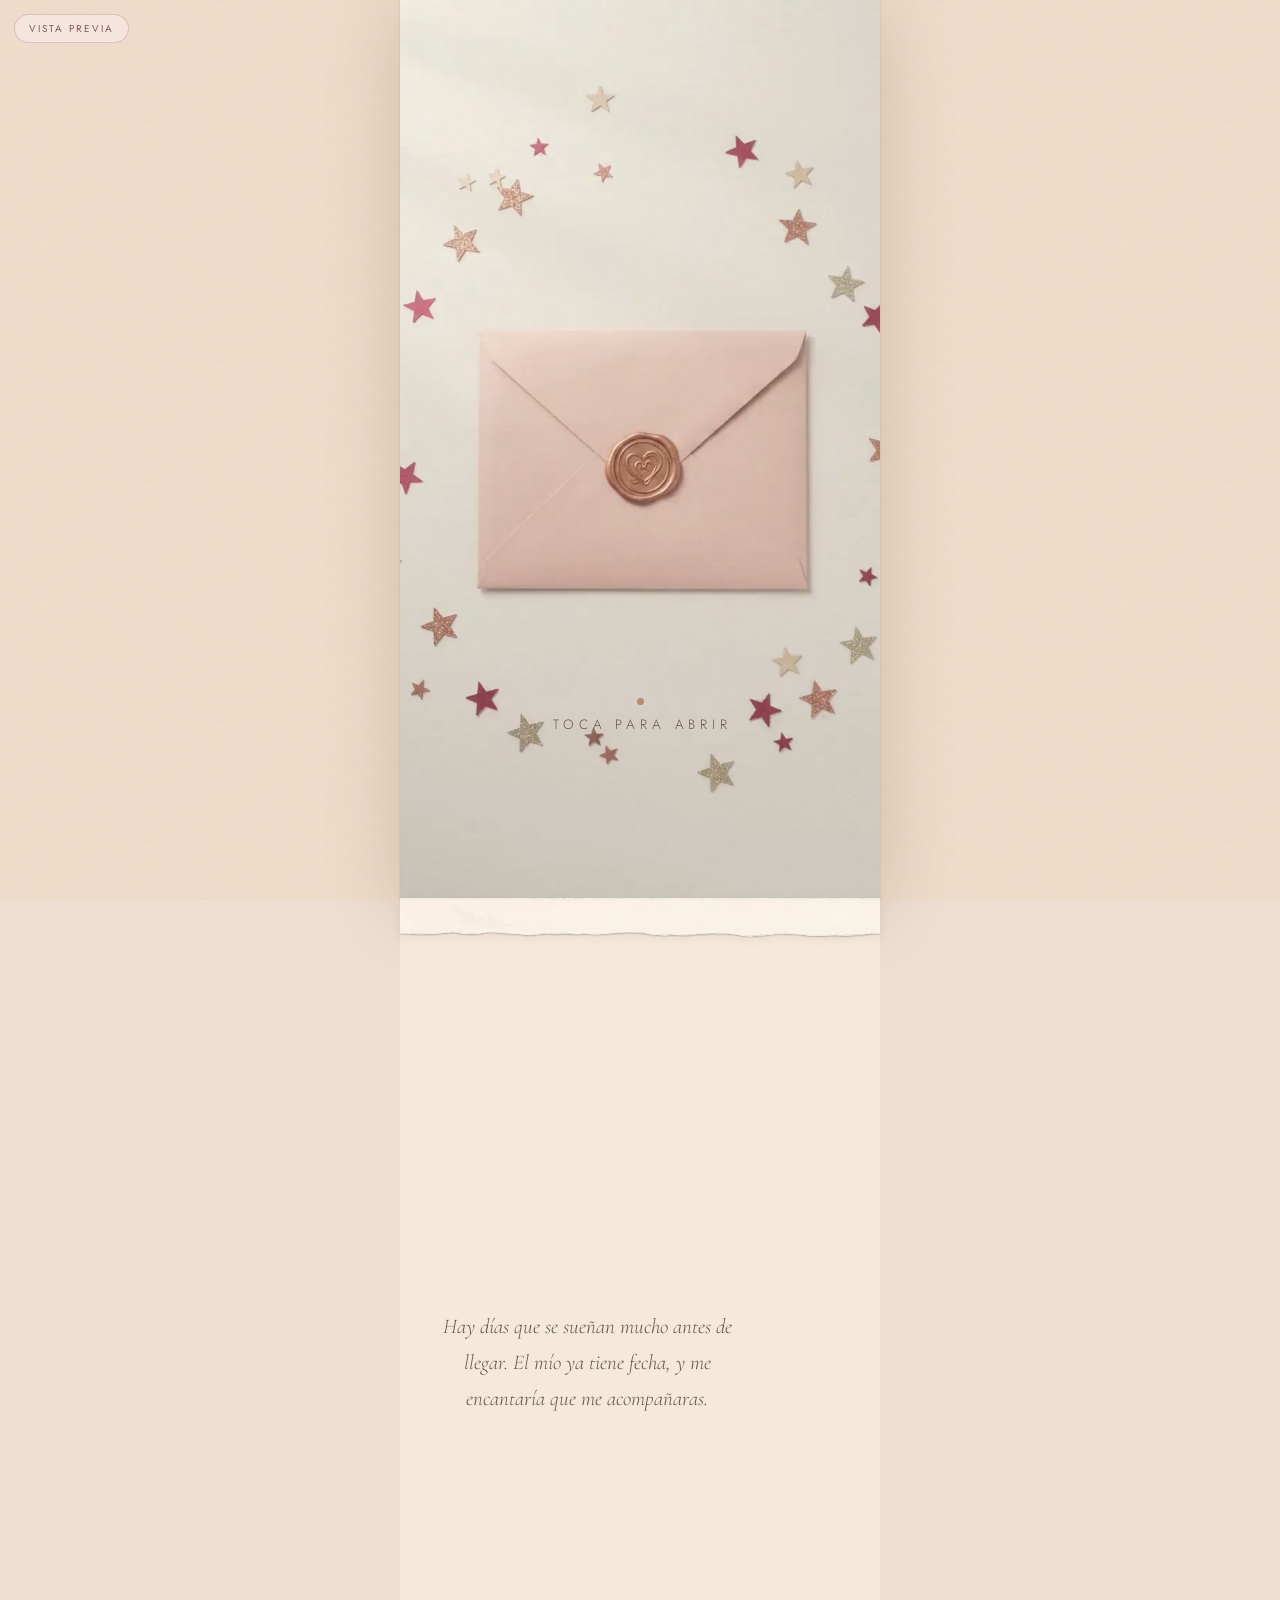
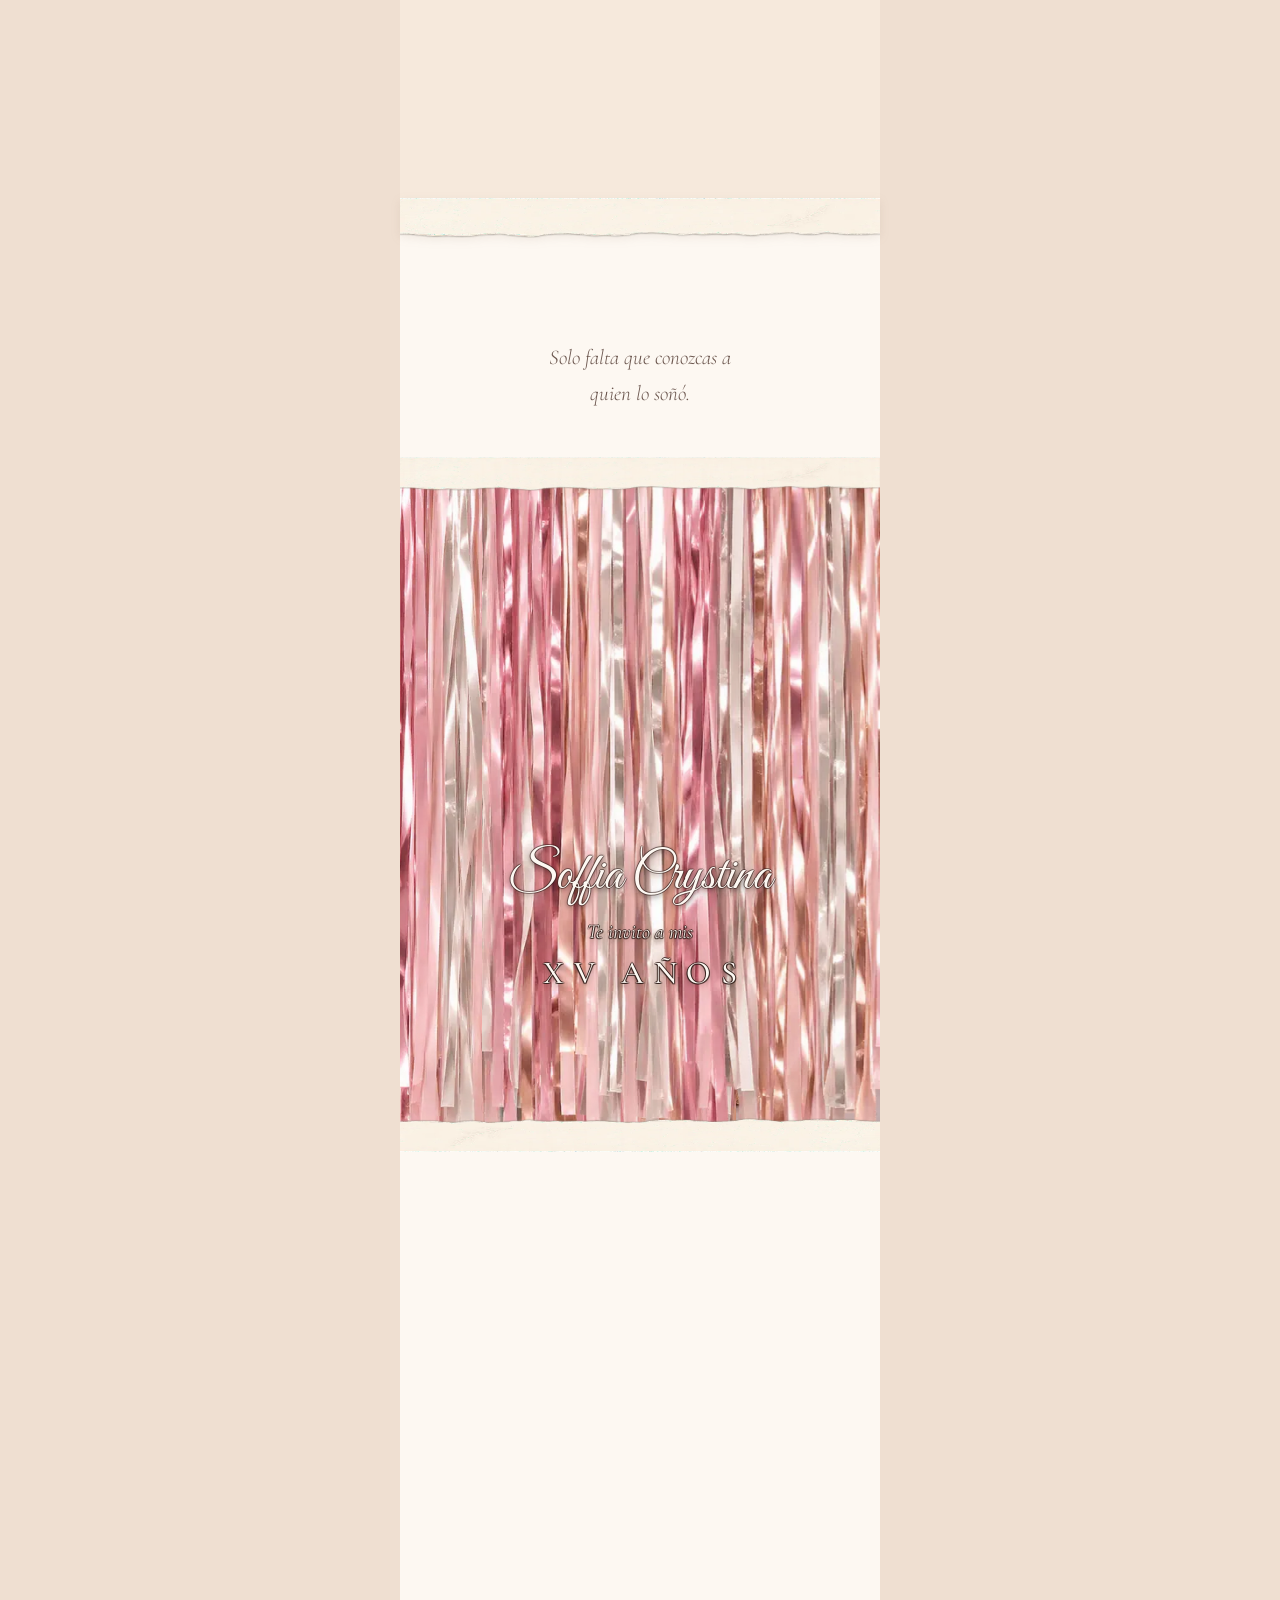
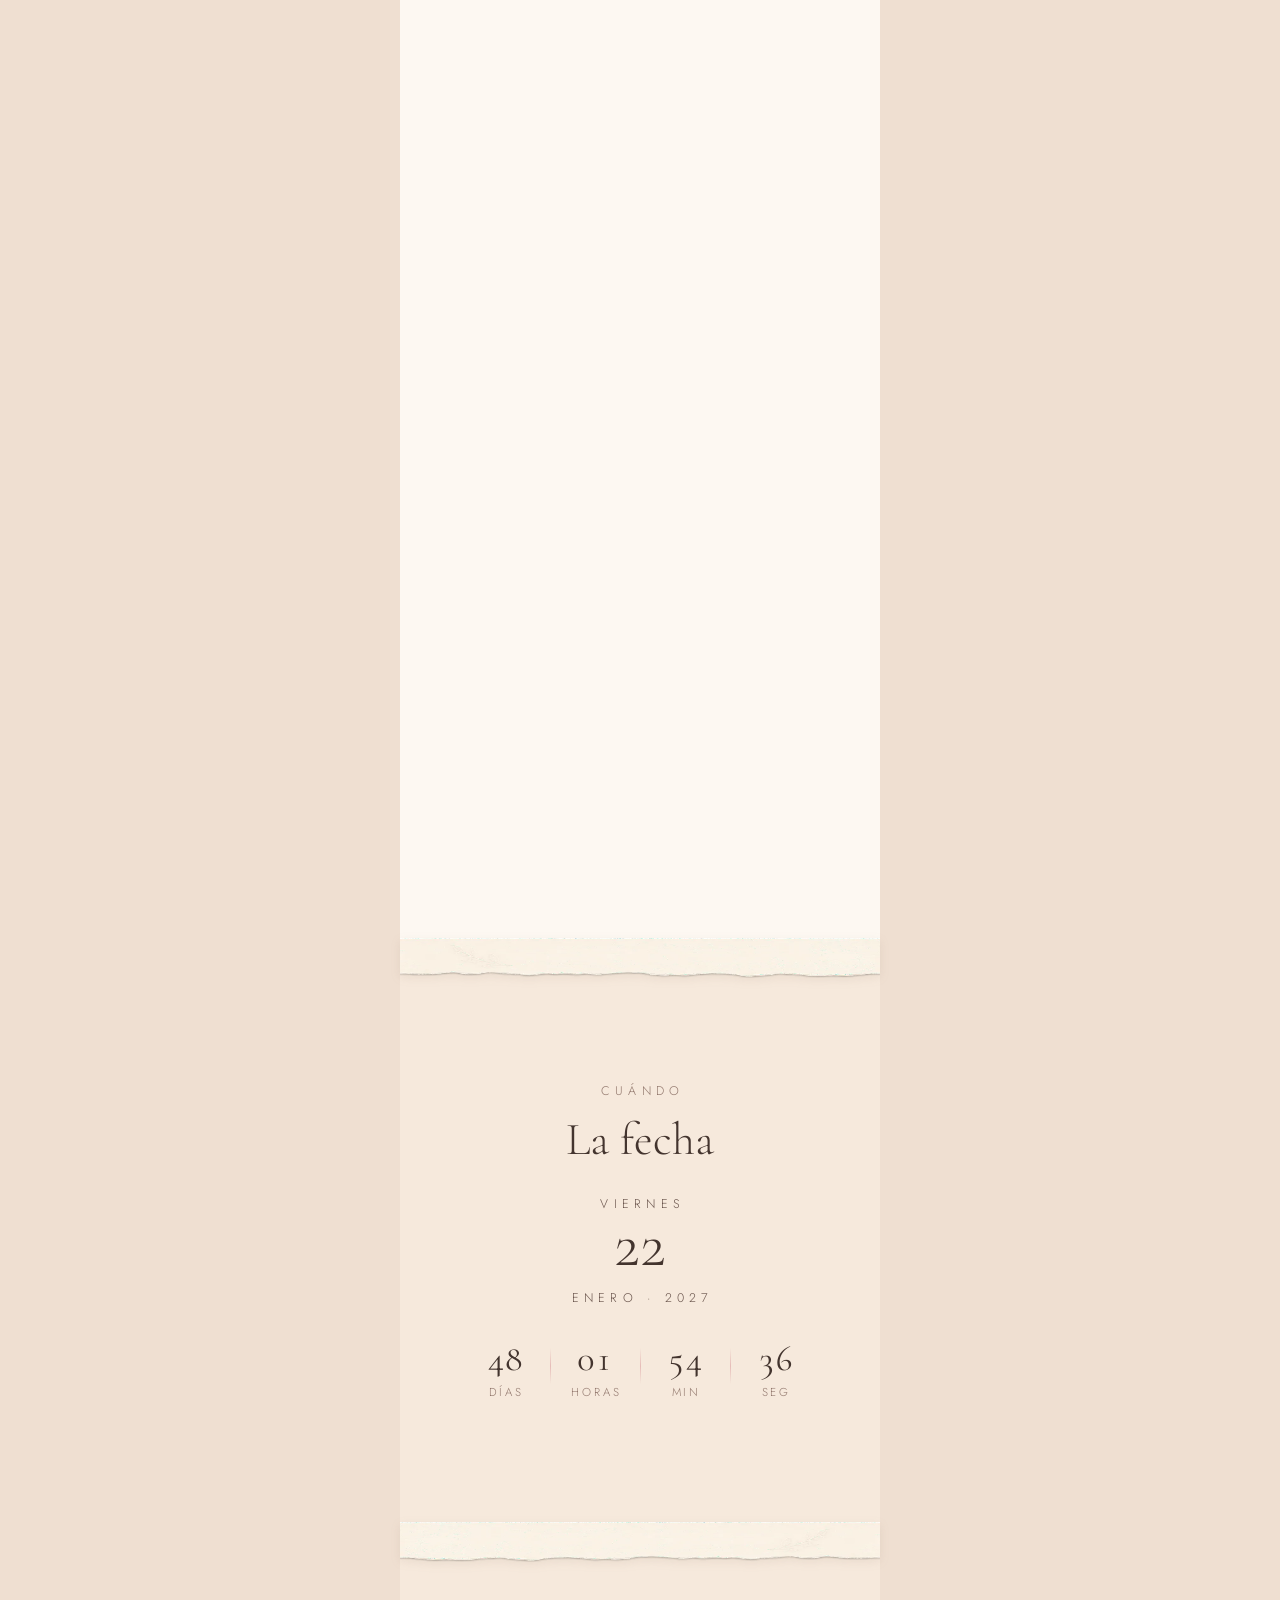
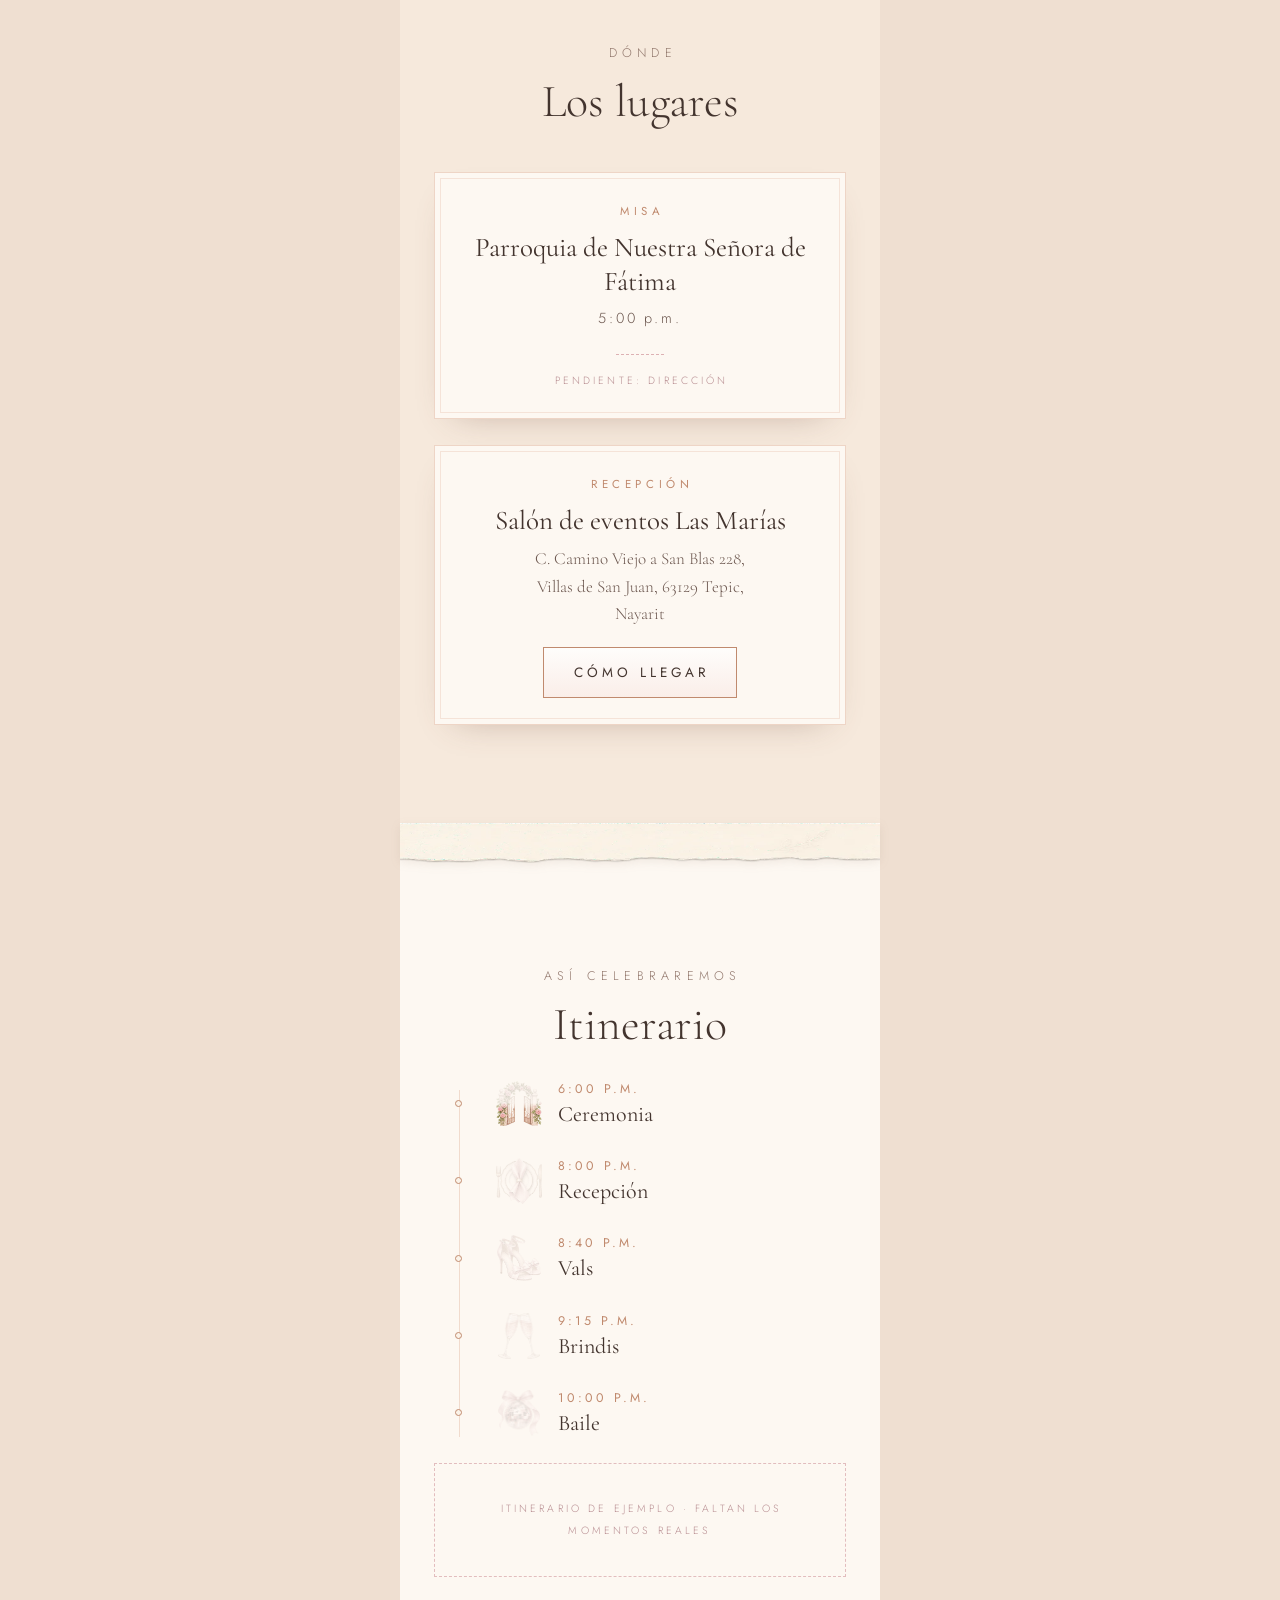
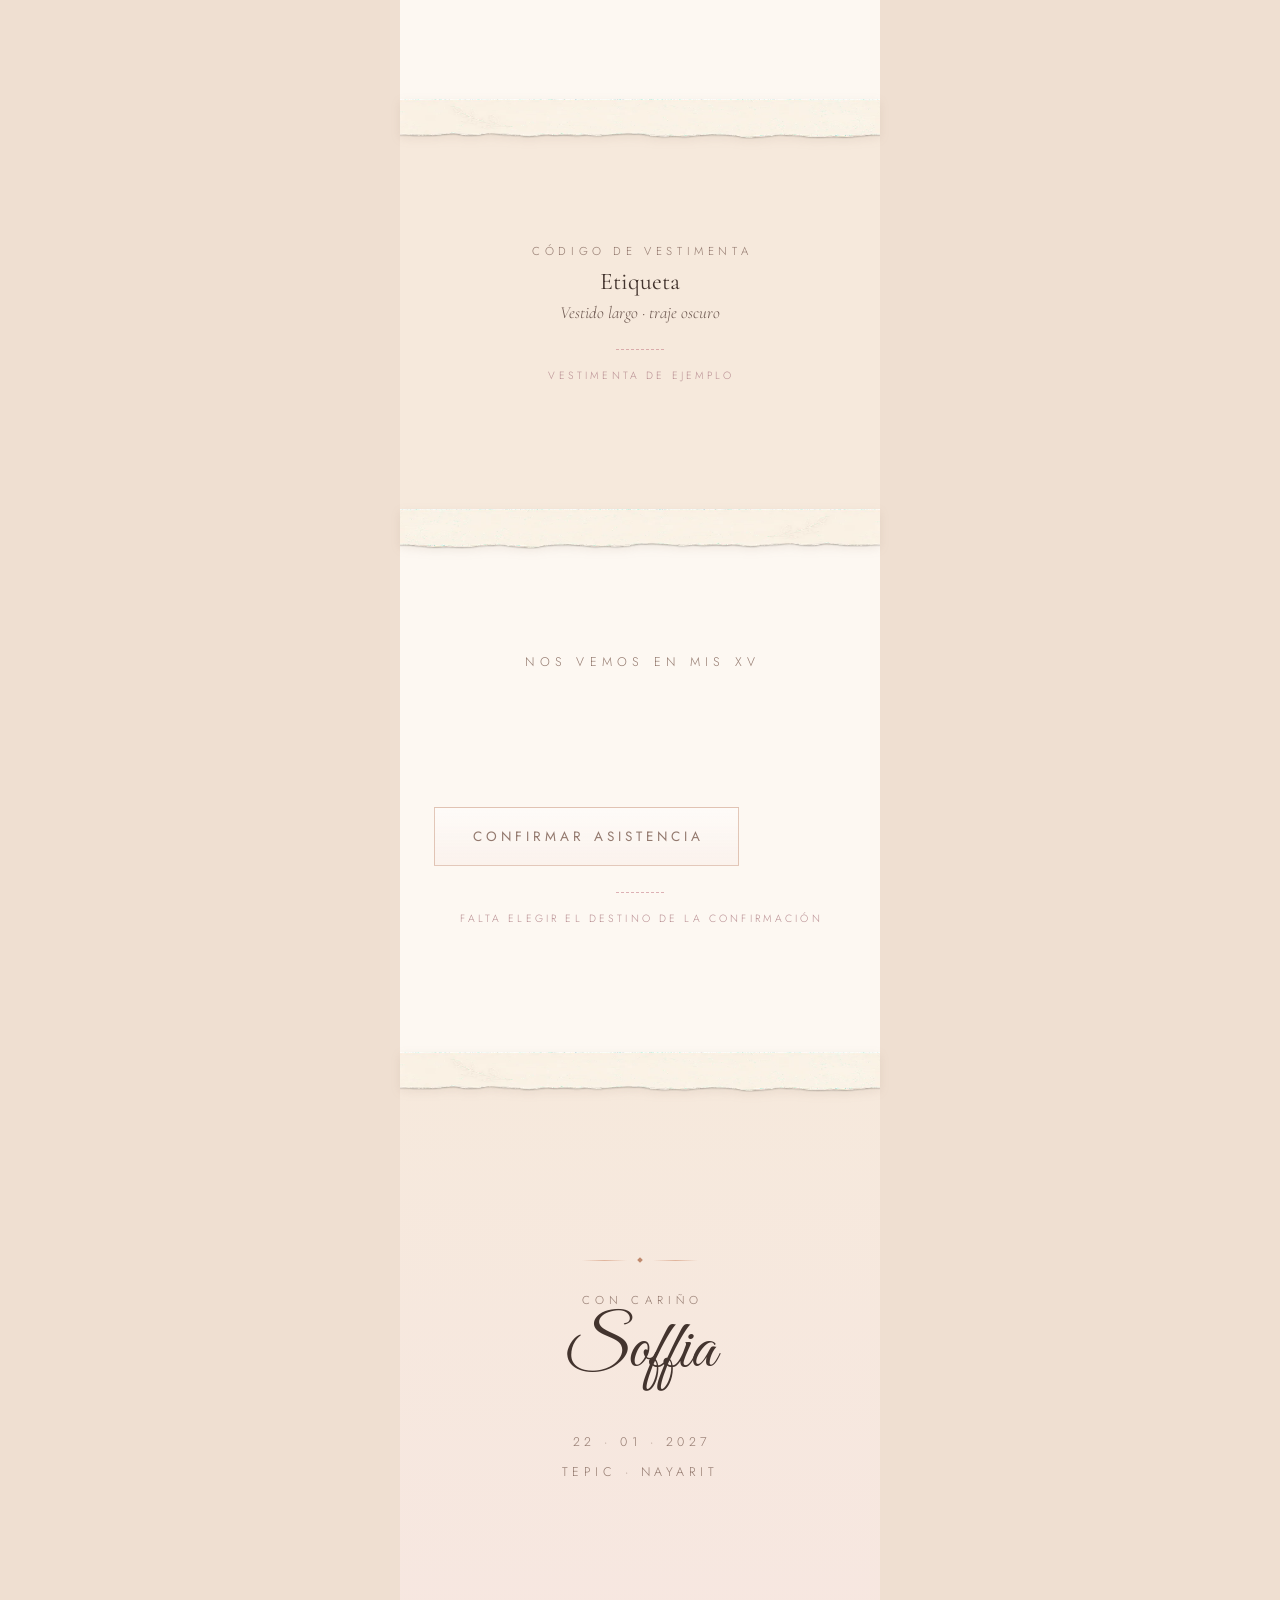
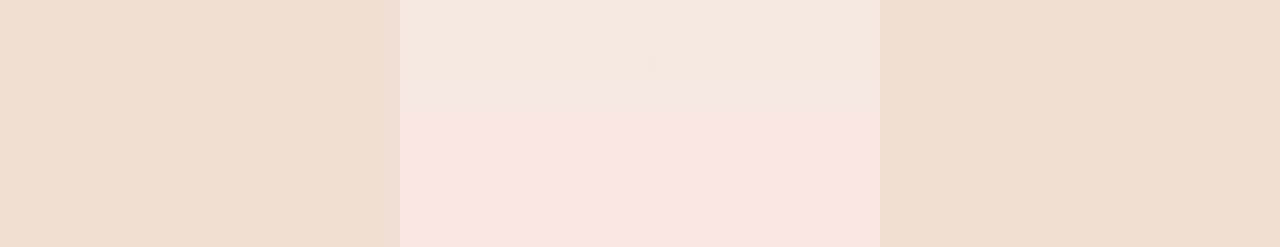
==== commit 6f4da46c: "La apertura pasa al lenguaje nuevo: purpurina en vez de acuarela El sobre y la hoja eran acuarela cá" ====
--- a/index.html
+++ b/index.html
@@ -11,10 +11,10 @@
 <link rel="preconnect" href="https://fonts.googleapis.com">
 <link rel="preconnect" href="https://fonts.gstatic.com" crossorigin>
 <link rel="stylesheet" href="https://fonts.googleapis.com/css2?family=Cormorant+Garamond:ital,wght@0,300;0,400;0,500;0,600;1,300;1,400&family=Jost:wght@300;400;500&family=Great+Vibes&display=swap">
-<!-- El estilo se decide antes de pintar nada: si se pusiera desde script.js?v=1795374507-0600d23
+<!-- El estilo se decide antes de pintar nada: si se pusiera desde script.js?v=1795375679-2612b29
      se vería un parpadeo del estilo viejo al nuevo. Manda ?estilo= de la URL;
-     si no, lo que diga datos.js?v=1795374507-0600d23 (y por defecto, «papel»). -->
-<script src="datos.js?v=1795374507-0600d23"></script>
+     si no, lo que diga datos.js?v=1795375679-2612b29 (y por defecto, «papel»). -->
+<script src="datos.js?v=1795375679-2612b29"></script>
 <script>
   (function () {
     var p = new URLSearchParams(location.search).get('estilo');
@@ -24,8 +24,8 @@
     if (e) try { sessionStorage.setItem('estilo', e); } catch (x) {}
   })();
 </script>
-<link rel="preload" as="image" href="assets/apertura-poster.webp?v=1795374507-0600d23">
-<link rel="stylesheet" href="styles.css?v=1795374507-0600d23">
+<link rel="preload" as="image" href="assets/apertura-poster.webp?v=1795375679-2612b29">
+<link rel="stylesheet" href="styles.css?v=1795375679-2612b29">
 </head>
 <body class="sin-abrir">
 
@@ -39,21 +39,21 @@
             aria-label="Abrir la invitación de Soffia">
      <span class="lienzo">
       <!-- 1 · el sobre cerrado, quieto, hasta que tocan -->
-      <img class="capa" id="capa-poster" src="assets/apertura-poster.webp?v=1795374507-0600d23" alt=""
+      <img class="capa" id="capa-poster" src="assets/apertura-poster.webp?v=1795375679-2612b29" alt=""
            width="1080" height="1920" fetchpriority="high">
 
       <!-- 2 · los dos vídeos, uno detrás de otro. Son dos elementos y no uno
            con la fuente cambiada: así el segundo ya está descargado y pintado
            cuando acaba el primero, y el corte no parpadea. -->
       <video class="capa" id="video-1" muted playsinline preload="auto"
-             aria-hidden="true" src="assets/apertura-1.mp4?v=1795374507-0600d23"></video>
+             aria-hidden="true" src="assets/apertura-1.mp4?v=1795375679-2612b29"></video>
       <video class="capa" id="video-2" muted playsinline preload="none"
              aria-hidden="true"></video>
 
       <!-- 3 · la hoja: es el último fotograma del segundo vídeo, así que el
            relevo no se ve. Hace falta porque el navegador tira la imagen de un
            vídeo pausado al salir de pantalla y al volver dibuja la primera. -->
-      <img class="capa" id="capa-final" src="assets/apertura-final.webp?v=1795374507-0600d23" alt=""
+      <img class="capa" id="capa-final" src="assets/apertura-final.webp?v=1795375679-2612b29" alt=""
            width="1080" height="1920" fetchpriority="low">
 
       <!-- 3b · y la hoja se asienta: el fotograma del vídeo recorta un 18 %
@@ -61,7 +61,7 @@
            entera y entra creciendo hacia su tamaño real, así que el reencuadre
            se lee como el papel posándose y no como un salto. -->
       <span class="capa hoja-posada" id="hoja-posada" aria-hidden="true">
-        <img src="assets/hoja.webp?v=1795374507-0600d23" alt="" width="720" height="1168"
+        <img src="assets/hoja.webp?v=1795375679-2612b29" alt="" width="672" height="967"
              fetchpriority="low">
       </span>
 
@@ -102,8 +102,8 @@
 <!-- ══════════════ 2 · LA ILUSIÓN ══════════════ -->
 <section class="seccion s-nota" id="nota">
   <div class="costura costura-arriba invertida" aria-hidden="true"></div>
-  <img class="adorno ad-estrellas ad-estrellas-izq" src="assets/ad-estrellas-c.webp?v=1795374507-0600d23" alt="" aria-hidden="true" loading="lazy" data-parallax="0.12">
-  <img class="adorno ad-globo" src="assets/ad-globo.webp?v=1795374507-0600d23" alt="" aria-hidden="true" loading="lazy" data-parallax="0.08">
+  <img class="adorno ad-estrellas ad-estrellas-izq" src="assets/ad-estrellas-c.webp?v=1795375679-2612b29" alt="" aria-hidden="true" loading="lazy" data-parallax="0.12">
+  <img class="adorno ad-globo" src="assets/ad-globo.webp?v=1795375679-2612b29" alt="" aria-hidden="true" loading="lazy" data-parallax="0.08">
 
   <div class="envoltorio">
     <p class="parrafo-grande revela" id="msj-presentacion" style="--i:0"></p>
@@ -113,8 +113,8 @@
 <!-- ══════════════ 3 · SOFFIA ══════════════ -->
 <section class="seccion s-soffia" id="soffia">
   <div class="costura costura-arriba" aria-hidden="true"></div>
-  <img class="adorno ad-brillo ad-brillo-esferas" src="assets/ad-brillo.webp?v=1795374507-0600d23" alt="" aria-hidden="true" loading="lazy" data-parallax="0.13">
-  <img class="adorno ad-esferas" src="assets/ad-esferas.webp?v=1795374507-0600d23" alt="" aria-hidden="true" loading="lazy" data-parallax="0.10">
+  <img class="adorno ad-brillo ad-brillo-esferas" src="assets/ad-brillo.webp?v=1795375679-2612b29" alt="" aria-hidden="true" loading="lazy" data-parallax="0.13">
+  <img class="adorno ad-esferas" src="assets/ad-esferas.webp?v=1795375679-2612b29" alt="" aria-hidden="true" loading="lazy" data-parallax="0.10">
 
   <!-- el puente: lo último que se lee antes de que se abran las rosas -->
   <div class="envoltorio">
@@ -131,13 +131,13 @@
     <div class="retrato-marco">
       <img id="foto-portada" alt="Fotografía de Soffia" hidden>
       <div class="retrato-vacio" id="retrato-vacio">
-        <img src="assets/flor-hojas.webp?v=1795374507-0600d23" alt="" loading="lazy">
+        <img src="assets/flor-hojas.webp?v=1795375679-2612b29" alt="" loading="lazy">
         <p>Aquí irá la fotografía de Soffia</p>
       </div>
       <!-- tres paneles de rosas: arriba sube, izquierda y derecha se abren -->
-      <img class="velo velo-arriba" src="assets/panel-arriba.webp?v=1795374507-0600d23" alt="" loading="lazy">
-      <img class="velo velo-izq" src="assets/panel-izq.webp?v=1795374507-0600d23" alt="" loading="lazy">
-      <img class="velo velo-der" src="assets/panel-der.webp?v=1795374507-0600d23" alt="" loading="lazy">
+      <img class="velo velo-arriba" src="assets/panel-arriba.webp?v=1795375679-2612b29" alt="" loading="lazy">
+      <img class="velo velo-izq" src="assets/panel-izq.webp?v=1795375679-2612b29" alt="" loading="lazy">
+      <img class="velo velo-der" src="assets/panel-der.webp?v=1795375679-2612b29" alt="" loading="lazy">
     </div>
     <span class="costura costura-foto arriba" aria-hidden="true"></span>
     <span class="costura costura-foto abajo" aria-hidden="true"></span>
@@ -160,8 +160,8 @@
 <!-- ══════════════ 3 · CUÁNDO Y DÓNDE ══════════════ -->
 <section class="seccion s-cuando" id="cuando">
   <div class="costura costura-arriba invertida" aria-hidden="true"></div>
-  <img class="adorno ad-estrellas ad-estrellas-der" src="assets/ad-estrellas-b.webp?v=1795374507-0600d23" alt="" aria-hidden="true" loading="lazy" data-parallax="0.12">
-  <img class="adorno ad-guirnalda" src="assets/ad-guirnalda.webp?v=1795374507-0600d23" alt="" aria-hidden="true" loading="lazy" data-parallax="0.11">
+  <img class="adorno ad-estrellas ad-estrellas-der" src="assets/ad-estrellas-b.webp?v=1795375679-2612b29" alt="" aria-hidden="true" loading="lazy" data-parallax="0.12">
+  <img class="adorno ad-guirnalda" src="assets/ad-guirnalda.webp?v=1795375679-2612b29" alt="" aria-hidden="true" loading="lazy" data-parallax="0.11">
 
   <div class="envoltorio">
     <p class="antetitulo revela" style="--i:0">Cuándo</p>
@@ -182,8 +182,8 @@
 <!-- ══════════════ 4b · DÓNDE ══════════════ -->
 <section class="seccion s-donde" id="donde">
   <div class="costura costura-arriba" aria-hidden="true"></div>
-  <img class="adorno ad-estrellas ad-estrellas-izq" src="assets/ad-estrellas-c.webp?v=1795374507-0600d23" alt="" aria-hidden="true" loading="lazy" data-parallax="0.12">
-  <img class="adorno ad-perlas" src="assets/ad-perlas.webp?v=1795374507-0600d23" alt="" aria-hidden="true" loading="lazy" data-parallax="0.12">
+  <img class="adorno ad-estrellas ad-estrellas-izq" src="assets/ad-estrellas-c.webp?v=1795375679-2612b29" alt="" aria-hidden="true" loading="lazy" data-parallax="0.12">
+  <img class="adorno ad-perlas" src="assets/ad-perlas.webp?v=1795375679-2612b29" alt="" aria-hidden="true" loading="lazy" data-parallax="0.12">
 
   <div class="envoltorio">
     <p class="antetitulo revela" style="--i:0">Dónde</p>
@@ -196,8 +196,8 @@
 <!-- ══════════════ 4 · ITINERARIO ══════════════ -->
 <section class="seccion s-itinerario" id="itinerario">
   <div class="costura costura-arriba" aria-hidden="true"></div>
-  <img class="adorno ad-estrellas ad-estrellas-der" src="assets/ad-estrellas-a.webp?v=1795374507-0600d23" alt="" aria-hidden="true" loading="lazy" data-parallax="0.12">
-  <img class="adorno ad-mono-a" src="assets/ad-mono-a.webp?v=1795374507-0600d23" alt="" aria-hidden="true" loading="lazy" data-parallax="0.10">
+  <img class="adorno ad-estrellas ad-estrellas-der" src="assets/ad-estrellas-a.webp?v=1795375679-2612b29" alt="" aria-hidden="true" loading="lazy" data-parallax="0.12">
+  <img class="adorno ad-mono-a" src="assets/ad-mono-a.webp?v=1795375679-2612b29" alt="" aria-hidden="true" loading="lazy" data-parallax="0.10">
 
   <div class="envoltorio">
     <p class="antetitulo revela" style="--i:0">Así celebraremos</p>
@@ -214,8 +214,8 @@
 <!-- ══════════════ 5 · VESTIMENTA ══════════════ -->
 <section class="seccion s-vestir" id="vestir" hidden>
   <div class="costura costura-arriba invertida" aria-hidden="true"></div>
-  <img class="adorno ad-estrellas ad-estrellas-izq" src="assets/ad-estrellas-c.webp?v=1795374507-0600d23" alt="" aria-hidden="true" loading="lazy" data-parallax="0.12">
-  <img class="adorno ad-cintas" src="assets/ad-cintas.webp?v=1795374507-0600d23" alt="" aria-hidden="true" loading="lazy" data-parallax="0.10">
+  <img class="adorno ad-estrellas ad-estrellas-izq" src="assets/ad-estrellas-c.webp?v=1795375679-2612b29" alt="" aria-hidden="true" loading="lazy" data-parallax="0.12">
+  <img class="adorno ad-cintas" src="assets/ad-cintas.webp?v=1795375679-2612b29" alt="" aria-hidden="true" loading="lazy" data-parallax="0.10">
 
   <div class="envoltorio">
     <div class="vestimenta" id="vestimenta" hidden></div>
@@ -225,9 +225,9 @@
 <!-- ══════════════ 6 · CONFIRMACIÓN ══════════════ -->
 <section class="seccion s-confirmar" id="confirmar">
   <div class="costura costura-arriba" aria-hidden="true"></div>
-  <img class="adorno ad-estrellas ad-estrellas-izq" src="assets/ad-estrellas-b.webp?v=1795374507-0600d23" alt="" aria-hidden="true" loading="lazy" data-parallax="0.12">
-  <img class="adorno ad-brillo ad-brillo-globos" src="assets/ad-brillo.webp?v=1795374507-0600d23" alt="" aria-hidden="true" loading="lazy" data-parallax="0.13">
-  <img class="adorno ad-globos" src="assets/ad-globos.webp?v=1795374507-0600d23" alt="" aria-hidden="true" loading="lazy" data-parallax="0.09">
+  <img class="adorno ad-estrellas ad-estrellas-izq" src="assets/ad-estrellas-b.webp?v=1795375679-2612b29" alt="" aria-hidden="true" loading="lazy" data-parallax="0.12">
+  <img class="adorno ad-brillo ad-brillo-globos" src="assets/ad-brillo.webp?v=1795375679-2612b29" alt="" aria-hidden="true" loading="lazy" data-parallax="0.13">
+  <img class="adorno ad-globos" src="assets/ad-globos.webp?v=1795375679-2612b29" alt="" aria-hidden="true" loading="lazy" data-parallax="0.09">
 
   <div class="envoltorio">
     <p class="antetitulo revela" style="--i:0">Nos vemos en mis XV</p>
@@ -239,15 +239,15 @@
 <!-- ══════════════ 7 · DESPEDIDA ══════════════ -->
 <section class="seccion s-cierre" id="cierre">
   <div class="costura costura-arriba invertida" aria-hidden="true"></div>
-  <img class="adorno ad-tela" src="assets/ad-tela.webp?v=1795374507-0600d23" alt="" aria-hidden="true" loading="lazy" data-parallax="0.07">
-  <img class="adorno ad-estrellas ad-estrellas-der" src="assets/ad-estrellas-c.webp?v=1795374507-0600d23" alt="" aria-hidden="true" loading="lazy" data-parallax="0.12">
-  <img class="adorno ad-mono-b" src="assets/ad-mono-b.webp?v=1795374507-0600d23" alt="" aria-hidden="true" loading="lazy" data-parallax="0.10">
+  <img class="adorno ad-tela" src="assets/ad-tela.webp?v=1795375679-2612b29" alt="" aria-hidden="true" loading="lazy" data-parallax="0.07">
+  <img class="adorno ad-estrellas ad-estrellas-der" src="assets/ad-estrellas-c.webp?v=1795375679-2612b29" alt="" aria-hidden="true" loading="lazy" data-parallax="0.12">
+  <img class="adorno ad-mono-b" src="assets/ad-mono-b.webp?v=1795375679-2612b29" alt="" aria-hidden="true" loading="lazy" data-parallax="0.10">
   <!-- el cierre se monta en tres piezas: la rosa donde aterriza la que cae,
        y el follaje de cada lado, que sale de detrás cuando ya está posada -->
   <span class="flor flor-cierre-b" aria-hidden="true" data-parallax="0.09">
-    <img class="cierre-hoja cierre-izq" src="assets/flor-bajo-izq.webp?v=1795374507-0600d23" alt="" loading="lazy">
-    <img class="cierre-hoja cierre-der" src="assets/flor-bajo-der.webp?v=1795374507-0600d23" alt="" loading="lazy">
-    <img class="cierre-rosa" src="assets/flor-bajo-rosa.webp?v=1795374507-0600d23" alt="" loading="lazy">
+    <img class="cierre-hoja cierre-izq" src="assets/flor-bajo-izq.webp?v=1795375679-2612b29" alt="" loading="lazy">
+    <img class="cierre-hoja cierre-der" src="assets/flor-bajo-der.webp?v=1795375679-2612b29" alt="" loading="lazy">
+    <img class="cierre-rosa" src="assets/flor-bajo-rosa.webp?v=1795375679-2612b29" alt="" loading="lazy">
   </span>
 
   <div class="envoltorio">
@@ -265,9 +265,9 @@
 
 <!-- la rosa que se desprende de la tarjeta y baja con el scroll -->
 <span class="petalo" id="petalo" aria-hidden="true">
-  <img class="petalo-cara" id="rosa-frente" src="assets/rosa-frente.webp?v=1795374507-0600d23" alt="">
-  <img class="petalo-cara" id="rosa-tres"   src="assets/rosa-tres.webp?v=1795374507-0600d23"   alt="">
-  <img class="petalo-cara" id="rosa-perfil" src="assets/rosa-perfil.webp?v=1795374507-0600d23" alt="">
+  <img class="petalo-cara" id="rosa-frente" src="assets/rosa-frente.webp?v=1795375679-2612b29" alt="">
+  <img class="petalo-cara" id="rosa-tres"   src="assets/rosa-tres.webp?v=1795375679-2612b29"   alt="">
+  <img class="petalo-cara" id="rosa-perfil" src="assets/rosa-perfil.webp?v=1795375679-2612b29" alt="">
 </span>
 
 <button type="button" class="audio" id="audio" hidden aria-pressed="false"
@@ -279,6 +279,6 @@
   Vista previa
 </div>
 
-<script src="script.js?v=1795374507-0600d23"></script>
+<script src="script.js?v=1795375679-2612b29"></script>
 </body>
 </html>
--- a/styles.css
+++ b/styles.css
@@ -71,7 +71,7 @@
 body::before{
   content:''; position:fixed; inset:0; z-index:9;
   pointer-events:none;
-  background:url('assets/papel-marfil.webp?v=1795374507-0600d23') repeat;
+  background:url('assets/papel-marfil.webp?v=1795375679-2612b29') repeat;
   background-size:360px 360px;
   opacity:.5; mix-blend-mode:multiply;
 }
@@ -218,8 +218,8 @@
 /* la máscara deja ver la tarjeta solo por encima de la V de la solapa */
 .marco-tarjeta{
   position:absolute; inset:0; display:block;
-  -webkit-mask-image:url('assets/mascara-tarjeta.png?v=1795374507-0600d23');
-          mask-image:url('assets/mascara-tarjeta.png?v=1795374507-0600d23');
+  -webkit-mask-image:url('assets/mascara-tarjeta.png?v=1795375679-2612b29');
+          mask-image:url('assets/mascara-tarjeta.png?v=1795375679-2612b29');
   -webkit-mask-size:100% 66.5072%;
           mask-size:100% 66.5072%;
   -webkit-mask-position:top left;  mask-position:top left;
@@ -425,7 +425,7 @@
 /* costuras de papel rasgado entre secciones */
 .costura{
   position:absolute; top:-2px; left:0; width:100%; height:clamp(26px,6.4vw,40px);
-  background:url('assets/tira-papel.webp?v=1795374507-0600d23') center bottom / 100% 100% no-repeat;
+  background:url('assets/tira-papel.webp?v=1795375679-2612b29') center bottom / 100% 100% no-repeat;
   z-index:1; pointer-events:none;
   filter: drop-shadow(0 3px 5px rgba(130,97,80,.1));
 }
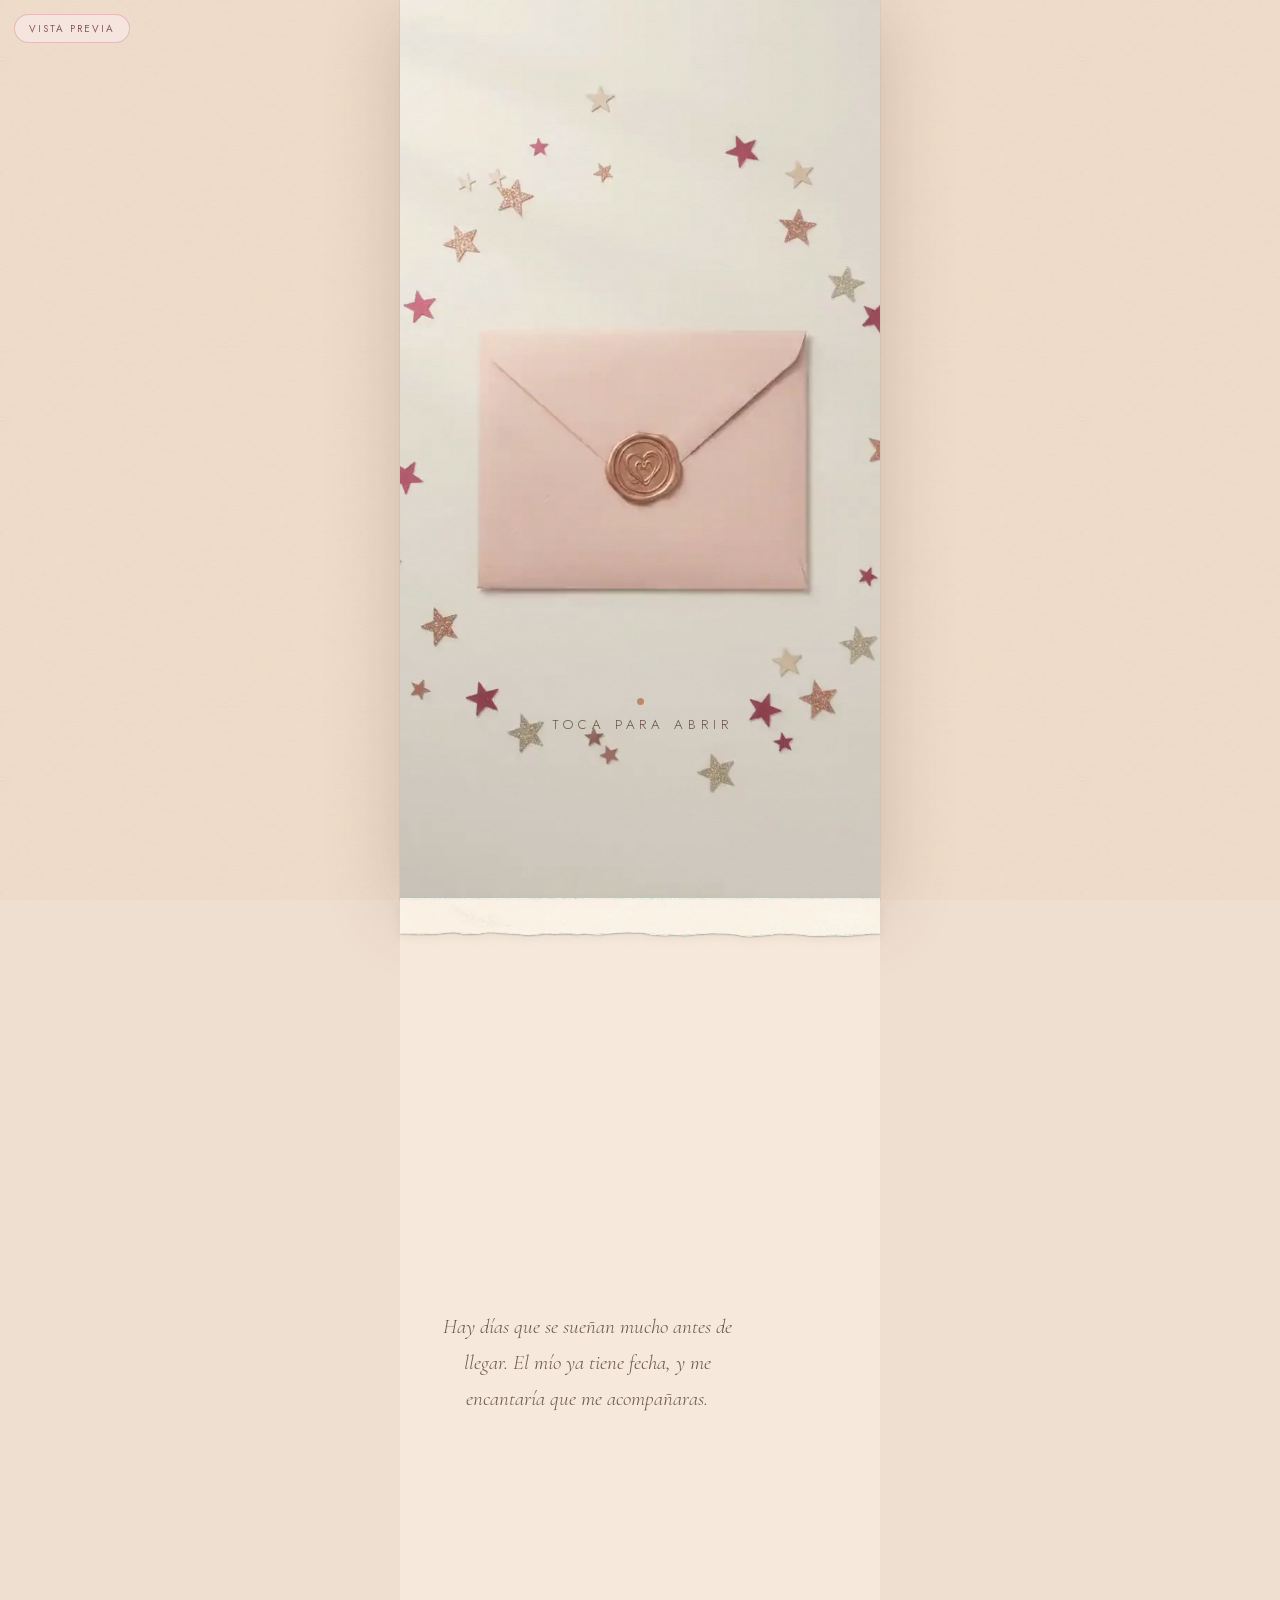
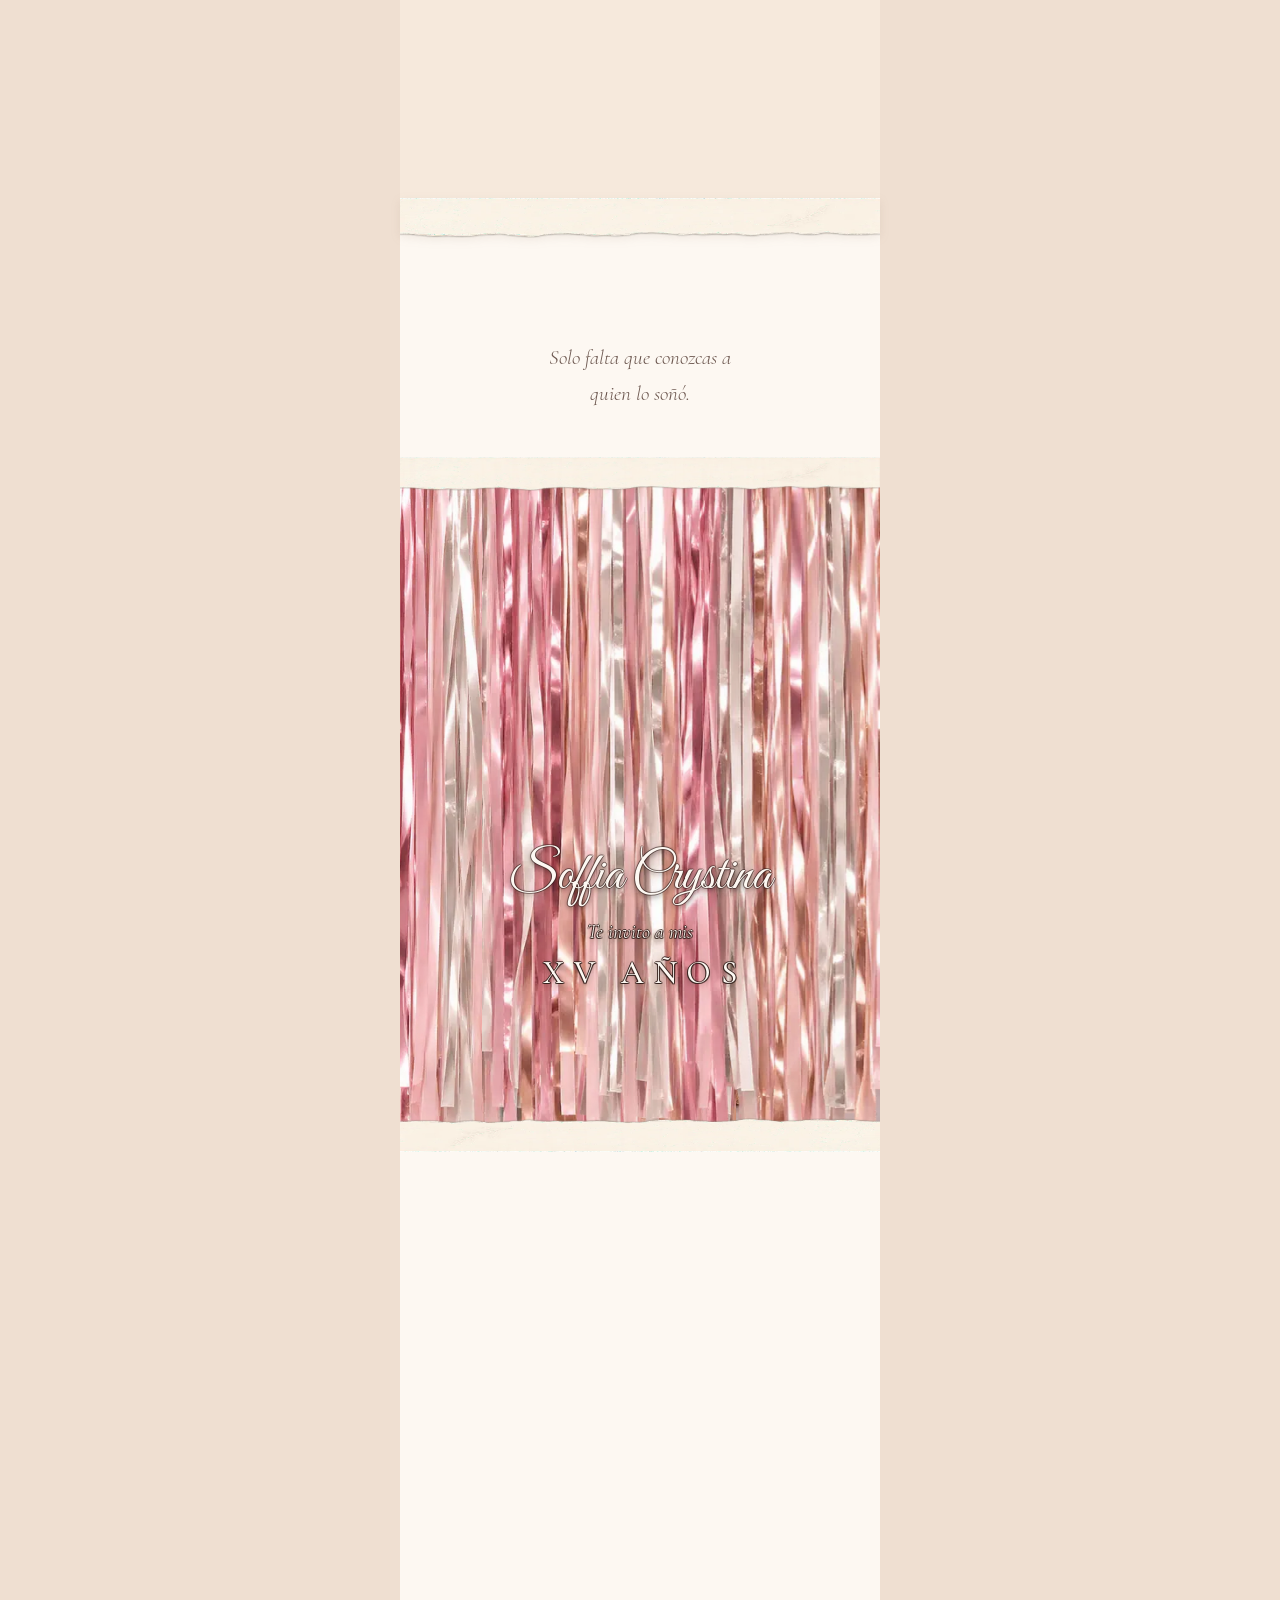
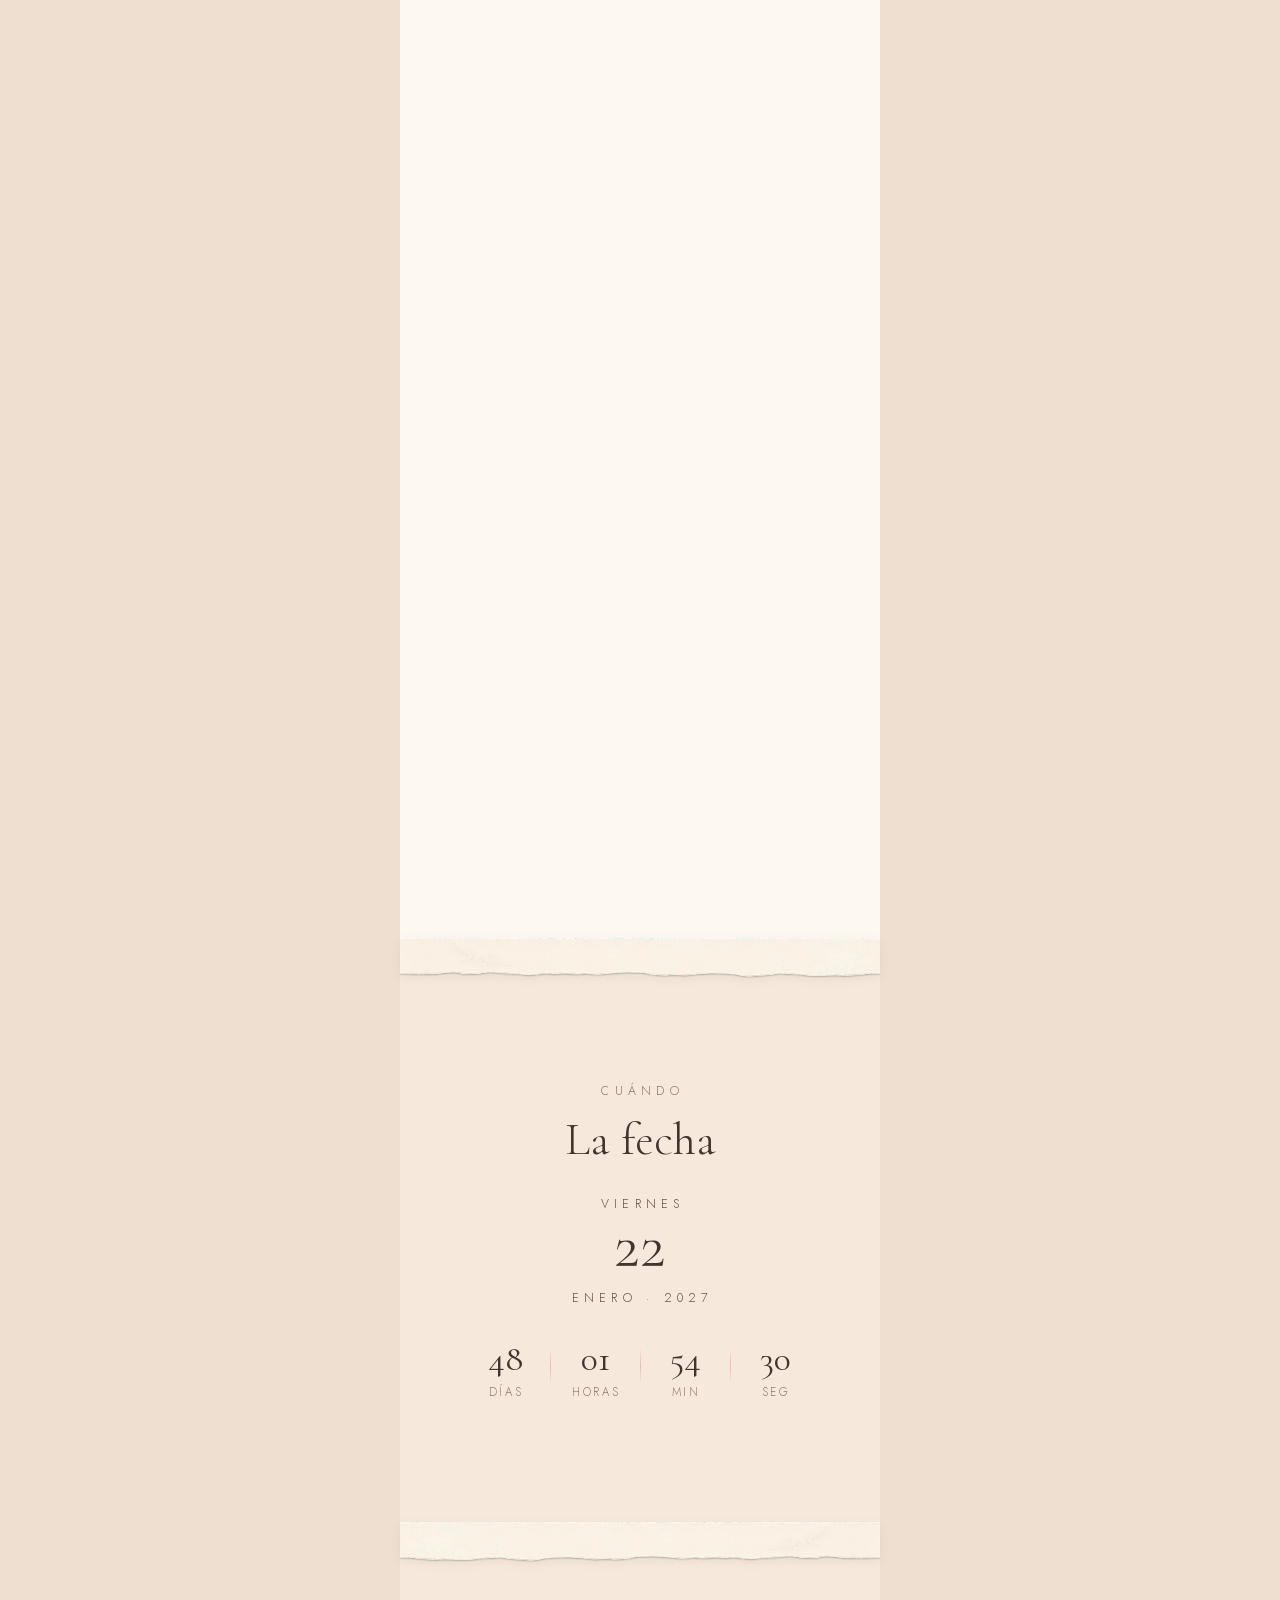
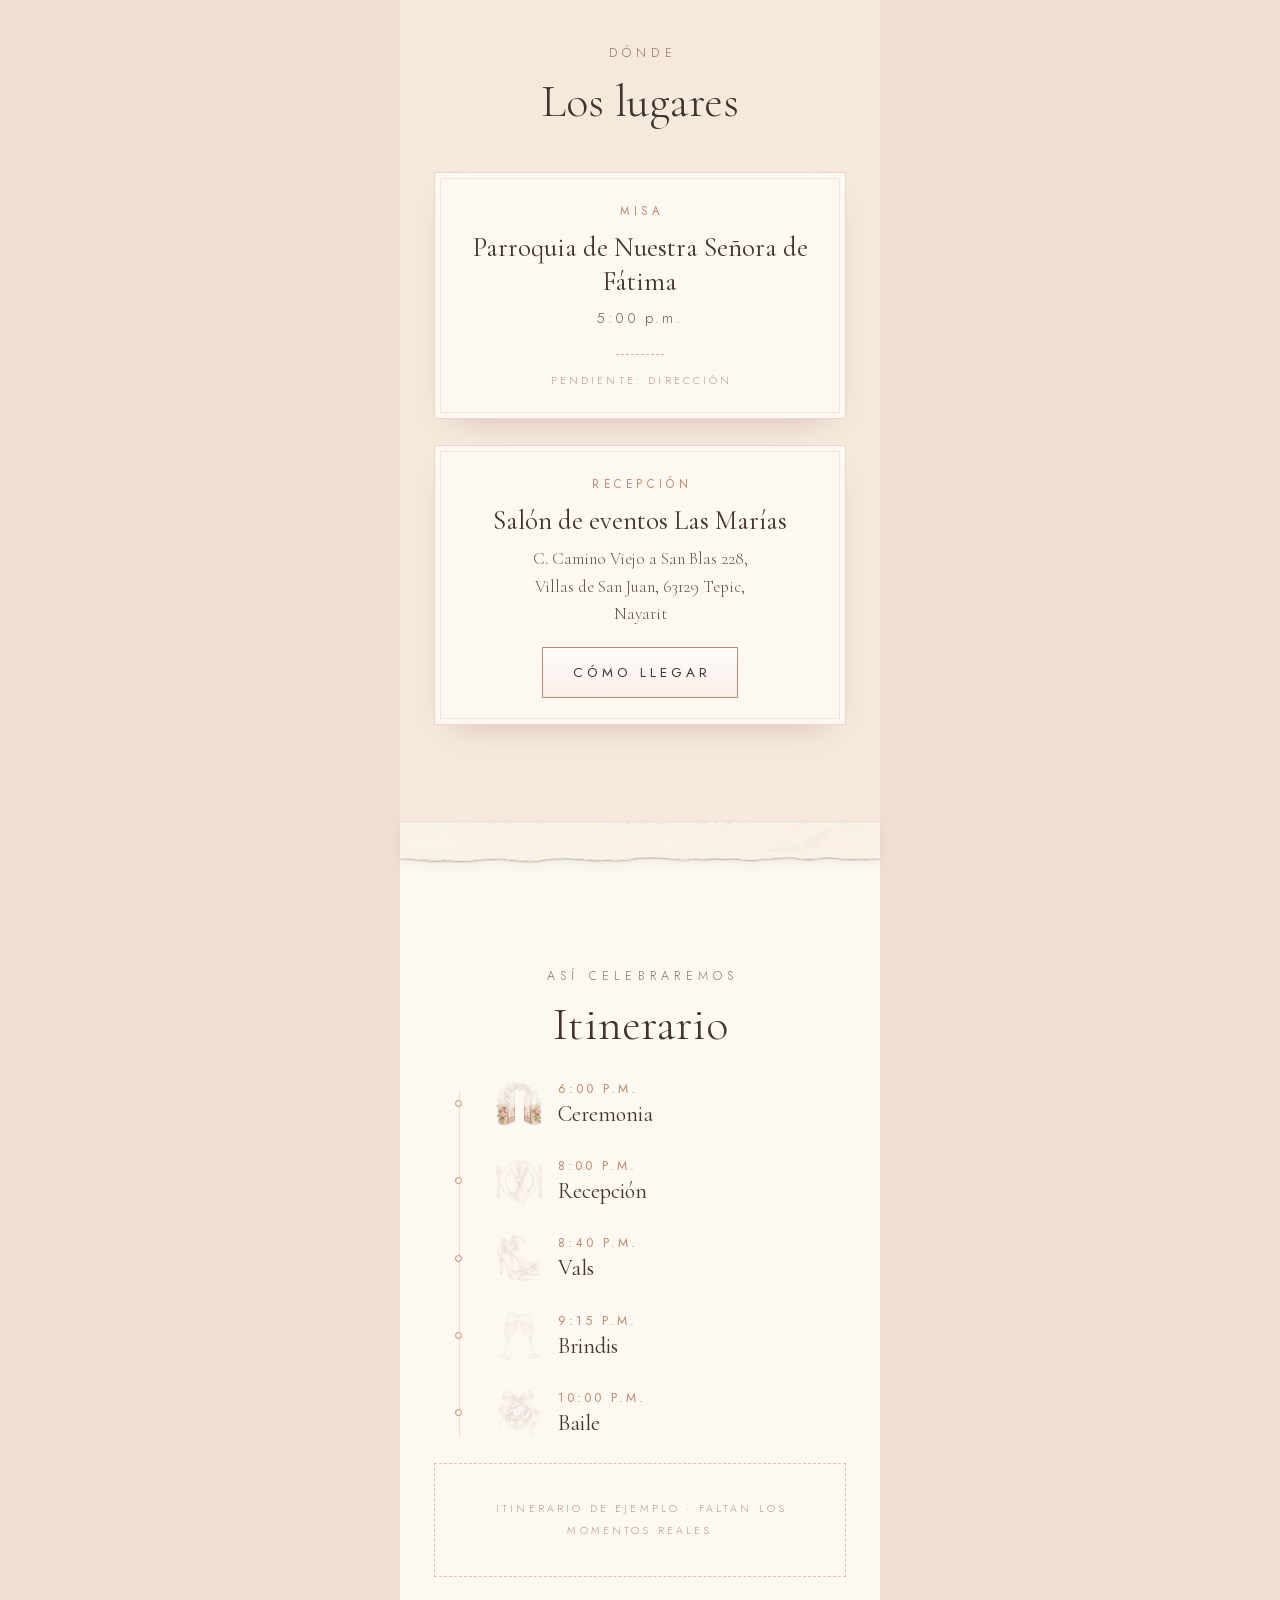
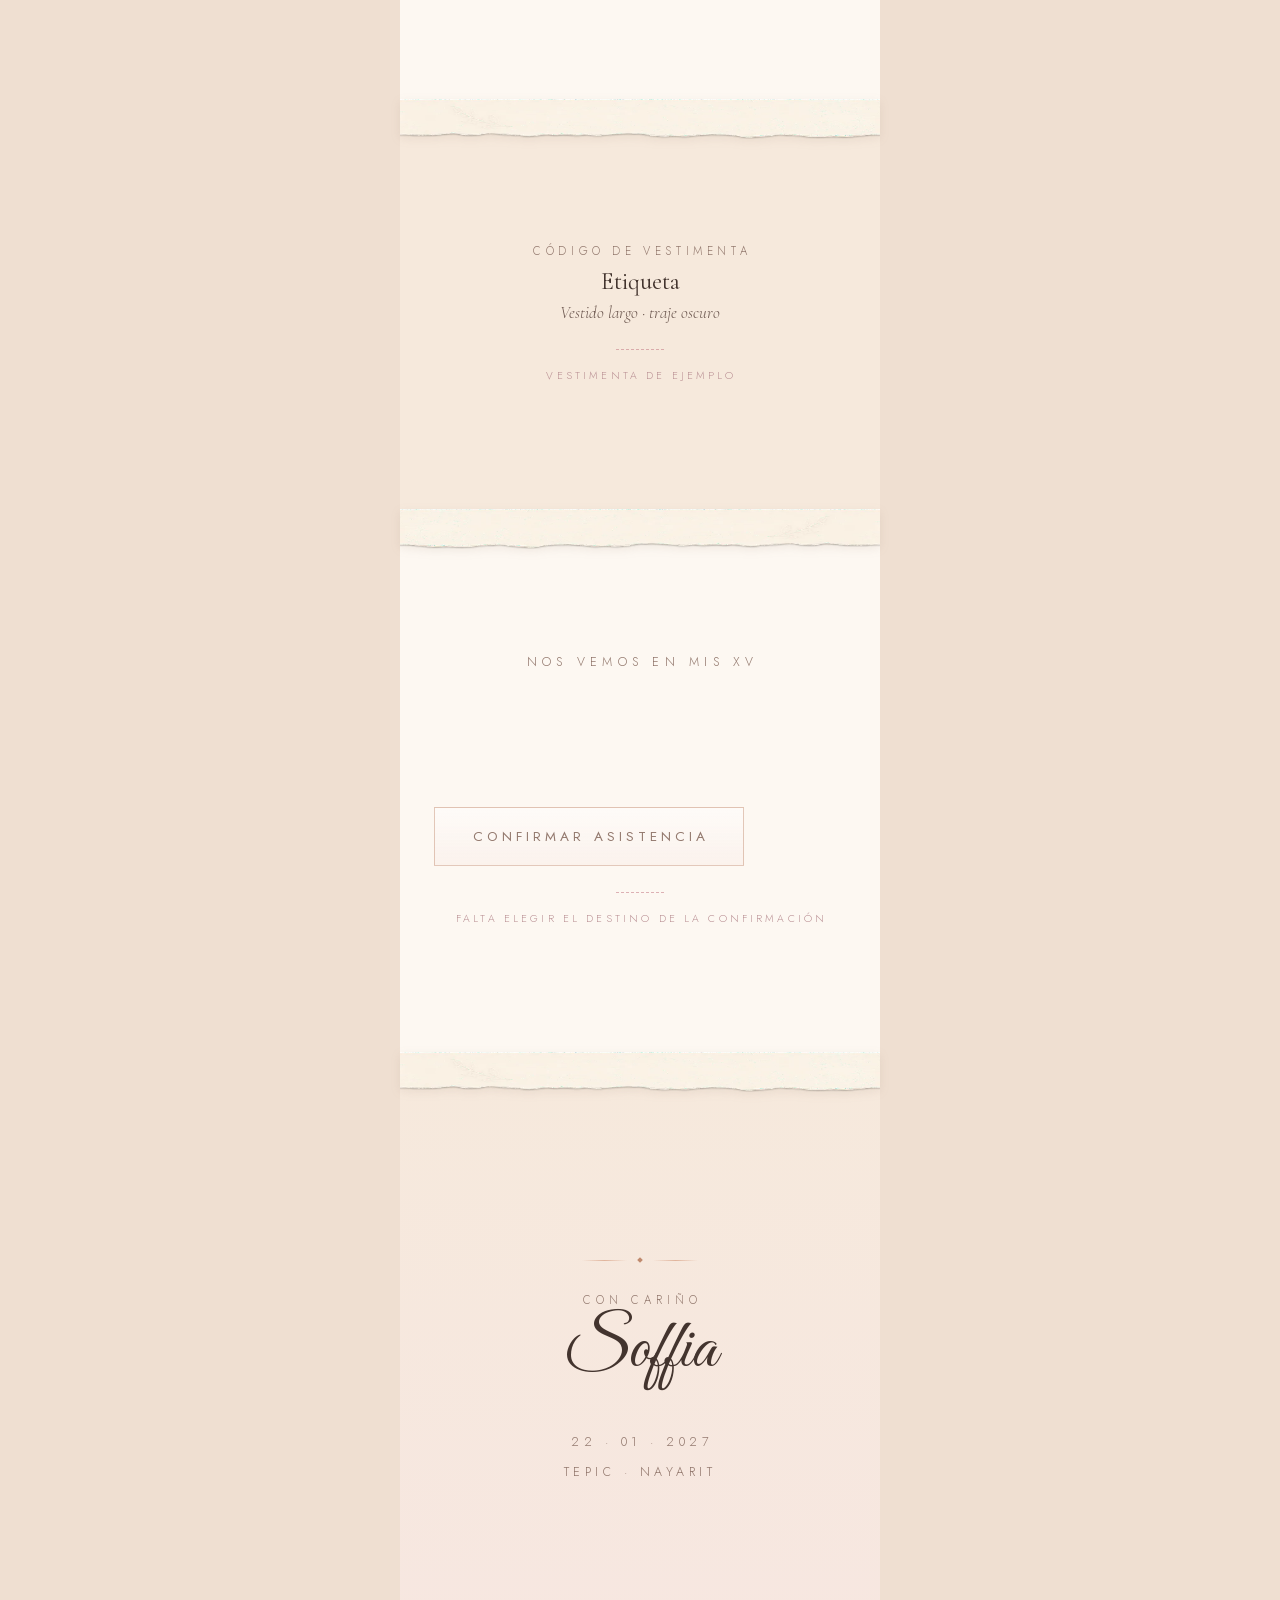
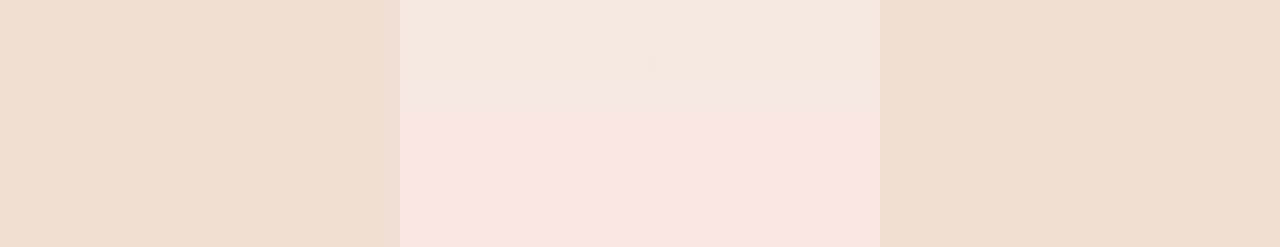
==== commit 700b63f8: "Que cargue rápido en 3G, sin tocar el diseño Medido: hasta ver el sobre y poder tocarlo había que ba" ====
--- a/index.html
+++ b/index.html
@@ -8,13 +8,10 @@
 <title>Mis XV años · Soffia Crystina</title>
 <meta name="description" content="Invitación a los XV años de Soffia Crystina Molina González.">
 <meta name="theme-color" content="#F7EADF">
-<link rel="preconnect" href="https://fonts.googleapis.com">
-<link rel="preconnect" href="https://fonts.gstatic.com" crossorigin>
-<link rel="stylesheet" href="https://fonts.googleapis.com/css2?family=Cormorant+Garamond:ital,wght@0,300;0,400;0,500;0,600;1,300;1,400&family=Jost:wght@300;400;500&family=Great+Vibes&display=swap">
-<!-- El estilo se decide antes de pintar nada: si se pusiera desde script.js?v=1795375679-2612b29
+<!-- El estilo se decide antes de pintar nada: si se pusiera desde script.js
      se vería un parpadeo del estilo viejo al nuevo. Manda ?estilo= de la URL;
-     si no, lo que diga datos.js?v=1795375679-2612b29 (y por defecto, «papel»). -->
-<script src="datos.js?v=1795375679-2612b29"></script>
+     si no, lo que diga datos.js (y por defecto, «papel»). -->
+<script src="datos.js?v=1795376865-6f4da46"></script>
 <script>
   (function () {
     var p = new URLSearchParams(location.search).get('estilo');
@@ -24,8 +21,9 @@
     if (e) try { sessionStorage.setItem('estilo', e); } catch (x) {}
   })();
 </script>
-<link rel="preload" as="image" href="assets/apertura-poster.webp?v=1795375679-2612b29">
-<link rel="stylesheet" href="styles.css?v=1795375679-2612b29">
+<link rel="preload" as="image" href="assets/apertura-poster.webp?v=1795376865-6f4da46">
+<link rel="preload" href="assets/fuentes/jost-300.woff2?v=1795376865-6f4da46" as="font" type="font/woff2" crossorigin>
+<link rel="stylesheet" href="styles.css?v=1795376865-6f4da46">
 </head>
 <body class="sin-abrir">
 
@@ -39,21 +37,21 @@
             aria-label="Abrir la invitación de Soffia">
      <span class="lienzo">
       <!-- 1 · el sobre cerrado, quieto, hasta que tocan -->
-      <img class="capa" id="capa-poster" src="assets/apertura-poster.webp?v=1795375679-2612b29" alt=""
+      <img class="capa" id="capa-poster" src="assets/apertura-poster.webp?v=1795376865-6f4da46" alt=""
            width="1080" height="1920" fetchpriority="high">
 
       <!-- 2 · los dos vídeos, uno detrás de otro. Son dos elementos y no uno
            con la fuente cambiada: así el segundo ya está descargado y pintado
            cuando acaba el primero, y el corte no parpadea. -->
       <video class="capa" id="video-1" muted playsinline preload="auto"
-             aria-hidden="true" src="assets/apertura-1.mp4?v=1795375679-2612b29"></video>
+             aria-hidden="true" src="assets/apertura-1.mp4?v=1795376865-6f4da46"></video>
       <video class="capa" id="video-2" muted playsinline preload="none"
              aria-hidden="true"></video>
 
       <!-- 3 · la hoja: es el último fotograma del segundo vídeo, así que el
            relevo no se ve. Hace falta porque el navegador tira la imagen de un
            vídeo pausado al salir de pantalla y al volver dibuja la primera. -->
-      <img class="capa" id="capa-final" src="assets/apertura-final.webp?v=1795375679-2612b29" alt=""
+      <img class="capa" id="capa-final" src="assets/apertura-final.webp?v=1795376865-6f4da46" alt=""
            width="1080" height="1920" fetchpriority="low">
 
       <!-- 3b · y la hoja se asienta: el fotograma del vídeo recorta un 18 %
@@ -61,7 +59,7 @@
            entera y entra creciendo hacia su tamaño real, así que el reencuadre
            se lee como el papel posándose y no como un salto. -->
       <span class="capa hoja-posada" id="hoja-posada" aria-hidden="true">
-        <img src="assets/hoja.webp?v=1795375679-2612b29" alt="" width="672" height="967"
+        <img src="assets/hoja.webp?v=1795376865-6f4da46" alt="" width="672" height="967"
              fetchpriority="low">
       </span>
 
@@ -102,8 +100,8 @@
 <!-- ══════════════ 2 · LA ILUSIÓN ══════════════ -->
 <section class="seccion s-nota" id="nota">
   <div class="costura costura-arriba invertida" aria-hidden="true"></div>
-  <img class="adorno ad-estrellas ad-estrellas-izq" src="assets/ad-estrellas-c.webp?v=1795375679-2612b29" alt="" aria-hidden="true" loading="lazy" data-parallax="0.12">
-  <img class="adorno ad-globo" src="assets/ad-globo.webp?v=1795375679-2612b29" alt="" aria-hidden="true" loading="lazy" data-parallax="0.08">
+  <img class="adorno ad-estrellas ad-estrellas-izq" src="assets/ad-estrellas-c.webp?v=1795376865-6f4da46" alt="" aria-hidden="true" loading="lazy" data-parallax="0.12">
+  <img class="adorno ad-globo" src="assets/ad-globo.webp?v=1795376865-6f4da46" alt="" aria-hidden="true" loading="lazy" data-parallax="0.08">
 
   <div class="envoltorio">
     <p class="parrafo-grande revela" id="msj-presentacion" style="--i:0"></p>
@@ -113,8 +111,8 @@
 <!-- ══════════════ 3 · SOFFIA ══════════════ -->
 <section class="seccion s-soffia" id="soffia">
   <div class="costura costura-arriba" aria-hidden="true"></div>
-  <img class="adorno ad-brillo ad-brillo-esferas" src="assets/ad-brillo.webp?v=1795375679-2612b29" alt="" aria-hidden="true" loading="lazy" data-parallax="0.13">
-  <img class="adorno ad-esferas" src="assets/ad-esferas.webp?v=1795375679-2612b29" alt="" aria-hidden="true" loading="lazy" data-parallax="0.10">
+  <img class="adorno ad-brillo ad-brillo-esferas" src="assets/ad-brillo.webp?v=1795376865-6f4da46" alt="" aria-hidden="true" loading="lazy" data-parallax="0.13">
+  <img class="adorno ad-esferas" src="assets/ad-esferas.webp?v=1795376865-6f4da46" alt="" aria-hidden="true" loading="lazy" data-parallax="0.10">
 
   <!-- el puente: lo último que se lee antes de que se abran las rosas -->
   <div class="envoltorio">
@@ -131,13 +129,13 @@
     <div class="retrato-marco">
       <img id="foto-portada" alt="Fotografía de Soffia" hidden>
       <div class="retrato-vacio" id="retrato-vacio">
-        <img src="assets/flor-hojas.webp?v=1795375679-2612b29" alt="" loading="lazy">
+        <img src="assets/flor-hojas.webp?v=1795376865-6f4da46" alt="" loading="lazy">
         <p>Aquí irá la fotografía de Soffia</p>
       </div>
       <!-- tres paneles de rosas: arriba sube, izquierda y derecha se abren -->
-      <img class="velo velo-arriba" src="assets/panel-arriba.webp?v=1795375679-2612b29" alt="" loading="lazy">
-      <img class="velo velo-izq" src="assets/panel-izq.webp?v=1795375679-2612b29" alt="" loading="lazy">
-      <img class="velo velo-der" src="assets/panel-der.webp?v=1795375679-2612b29" alt="" loading="lazy">
+      <img class="velo velo-arriba" src="assets/panel-arriba.webp?v=1795376865-6f4da46" alt="" loading="lazy">
+      <img class="velo velo-izq" src="assets/panel-izq.webp?v=1795376865-6f4da46" alt="" loading="lazy">
+      <img class="velo velo-der" src="assets/panel-der.webp?v=1795376865-6f4da46" alt="" loading="lazy">
     </div>
     <span class="costura costura-foto arriba" aria-hidden="true"></span>
     <span class="costura costura-foto abajo" aria-hidden="true"></span>
@@ -160,8 +158,8 @@
 <!-- ══════════════ 3 · CUÁNDO Y DÓNDE ══════════════ -->
 <section class="seccion s-cuando" id="cuando">
   <div class="costura costura-arriba invertida" aria-hidden="true"></div>
-  <img class="adorno ad-estrellas ad-estrellas-der" src="assets/ad-estrellas-b.webp?v=1795375679-2612b29" alt="" aria-hidden="true" loading="lazy" data-parallax="0.12">
-  <img class="adorno ad-guirnalda" src="assets/ad-guirnalda.webp?v=1795375679-2612b29" alt="" aria-hidden="true" loading="lazy" data-parallax="0.11">
+  <img class="adorno ad-estrellas ad-estrellas-der" src="assets/ad-estrellas-b.webp?v=1795376865-6f4da46" alt="" aria-hidden="true" loading="lazy" data-parallax="0.12">
+  <img class="adorno ad-guirnalda" src="assets/ad-guirnalda.webp?v=1795376865-6f4da46" alt="" aria-hidden="true" loading="lazy" data-parallax="0.11">
 
   <div class="envoltorio">
     <p class="antetitulo revela" style="--i:0">Cuándo</p>
@@ -182,8 +180,8 @@
 <!-- ══════════════ 4b · DÓNDE ══════════════ -->
 <section class="seccion s-donde" id="donde">
   <div class="costura costura-arriba" aria-hidden="true"></div>
-  <img class="adorno ad-estrellas ad-estrellas-izq" src="assets/ad-estrellas-c.webp?v=1795375679-2612b29" alt="" aria-hidden="true" loading="lazy" data-parallax="0.12">
-  <img class="adorno ad-perlas" src="assets/ad-perlas.webp?v=1795375679-2612b29" alt="" aria-hidden="true" loading="lazy" data-parallax="0.12">
+  <img class="adorno ad-estrellas ad-estrellas-izq" src="assets/ad-estrellas-c.webp?v=1795376865-6f4da46" alt="" aria-hidden="true" loading="lazy" data-parallax="0.12">
+  <img class="adorno ad-perlas" src="assets/ad-perlas.webp?v=1795376865-6f4da46" alt="" aria-hidden="true" loading="lazy" data-parallax="0.12">
 
   <div class="envoltorio">
     <p class="antetitulo revela" style="--i:0">Dónde</p>
@@ -196,8 +194,8 @@
 <!-- ══════════════ 4 · ITINERARIO ══════════════ -->
 <section class="seccion s-itinerario" id="itinerario">
   <div class="costura costura-arriba" aria-hidden="true"></div>
-  <img class="adorno ad-estrellas ad-estrellas-der" src="assets/ad-estrellas-a.webp?v=1795375679-2612b29" alt="" aria-hidden="true" loading="lazy" data-parallax="0.12">
-  <img class="adorno ad-mono-a" src="assets/ad-mono-a.webp?v=1795375679-2612b29" alt="" aria-hidden="true" loading="lazy" data-parallax="0.10">
+  <img class="adorno ad-estrellas ad-estrellas-der" src="assets/ad-estrellas-a.webp?v=1795376865-6f4da46" alt="" aria-hidden="true" loading="lazy" data-parallax="0.12">
+  <img class="adorno ad-mono-a" src="assets/ad-mono-a.webp?v=1795376865-6f4da46" alt="" aria-hidden="true" loading="lazy" data-parallax="0.10">
 
   <div class="envoltorio">
     <p class="antetitulo revela" style="--i:0">Así celebraremos</p>
@@ -214,8 +212,8 @@
 <!-- ══════════════ 5 · VESTIMENTA ══════════════ -->
 <section class="seccion s-vestir" id="vestir" hidden>
   <div class="costura costura-arriba invertida" aria-hidden="true"></div>
-  <img class="adorno ad-estrellas ad-estrellas-izq" src="assets/ad-estrellas-c.webp?v=1795375679-2612b29" alt="" aria-hidden="true" loading="lazy" data-parallax="0.12">
-  <img class="adorno ad-cintas" src="assets/ad-cintas.webp?v=1795375679-2612b29" alt="" aria-hidden="true" loading="lazy" data-parallax="0.10">
+  <img class="adorno ad-estrellas ad-estrellas-izq" src="assets/ad-estrellas-c.webp?v=1795376865-6f4da46" alt="" aria-hidden="true" loading="lazy" data-parallax="0.12">
+  <img class="adorno ad-cintas" src="assets/ad-cintas.webp?v=1795376865-6f4da46" alt="" aria-hidden="true" loading="lazy" data-parallax="0.10">
 
   <div class="envoltorio">
     <div class="vestimenta" id="vestimenta" hidden></div>
@@ -225,9 +223,9 @@
 <!-- ══════════════ 6 · CONFIRMACIÓN ══════════════ -->
 <section class="seccion s-confirmar" id="confirmar">
   <div class="costura costura-arriba" aria-hidden="true"></div>
-  <img class="adorno ad-estrellas ad-estrellas-izq" src="assets/ad-estrellas-b.webp?v=1795375679-2612b29" alt="" aria-hidden="true" loading="lazy" data-parallax="0.12">
-  <img class="adorno ad-brillo ad-brillo-globos" src="assets/ad-brillo.webp?v=1795375679-2612b29" alt="" aria-hidden="true" loading="lazy" data-parallax="0.13">
-  <img class="adorno ad-globos" src="assets/ad-globos.webp?v=1795375679-2612b29" alt="" aria-hidden="true" loading="lazy" data-parallax="0.09">
+  <img class="adorno ad-estrellas ad-estrellas-izq" src="assets/ad-estrellas-b.webp?v=1795376865-6f4da46" alt="" aria-hidden="true" loading="lazy" data-parallax="0.12">
+  <img class="adorno ad-brillo ad-brillo-globos" src="assets/ad-brillo.webp?v=1795376865-6f4da46" alt="" aria-hidden="true" loading="lazy" data-parallax="0.13">
+  <img class="adorno ad-globos" src="assets/ad-globos.webp?v=1795376865-6f4da46" alt="" aria-hidden="true" loading="lazy" data-parallax="0.09">
 
   <div class="envoltorio">
     <p class="antetitulo revela" style="--i:0">Nos vemos en mis XV</p>
@@ -239,15 +237,15 @@
 <!-- ══════════════ 7 · DESPEDIDA ══════════════ -->
 <section class="seccion s-cierre" id="cierre">
   <div class="costura costura-arriba invertida" aria-hidden="true"></div>
-  <img class="adorno ad-tela" src="assets/ad-tela.webp?v=1795375679-2612b29" alt="" aria-hidden="true" loading="lazy" data-parallax="0.07">
-  <img class="adorno ad-estrellas ad-estrellas-der" src="assets/ad-estrellas-c.webp?v=1795375679-2612b29" alt="" aria-hidden="true" loading="lazy" data-parallax="0.12">
-  <img class="adorno ad-mono-b" src="assets/ad-mono-b.webp?v=1795375679-2612b29" alt="" aria-hidden="true" loading="lazy" data-parallax="0.10">
+  <img class="adorno ad-tela" src="assets/ad-tela.webp?v=1795376865-6f4da46" alt="" aria-hidden="true" loading="lazy" data-parallax="0.07">
+  <img class="adorno ad-estrellas ad-estrellas-der" src="assets/ad-estrellas-c.webp?v=1795376865-6f4da46" alt="" aria-hidden="true" loading="lazy" data-parallax="0.12">
+  <img class="adorno ad-mono-b" src="assets/ad-mono-b.webp?v=1795376865-6f4da46" alt="" aria-hidden="true" loading="lazy" data-parallax="0.10">
   <!-- el cierre se monta en tres piezas: la rosa donde aterriza la que cae,
        y el follaje de cada lado, que sale de detrás cuando ya está posada -->
   <span class="flor flor-cierre-b" aria-hidden="true" data-parallax="0.09">
-    <img class="cierre-hoja cierre-izq" src="assets/flor-bajo-izq.webp?v=1795375679-2612b29" alt="" loading="lazy">
-    <img class="cierre-hoja cierre-der" src="assets/flor-bajo-der.webp?v=1795375679-2612b29" alt="" loading="lazy">
-    <img class="cierre-rosa" src="assets/flor-bajo-rosa.webp?v=1795375679-2612b29" alt="" loading="lazy">
+    <img class="cierre-hoja cierre-izq" src="assets/flor-bajo-izq.webp?v=1795376865-6f4da46" alt="" loading="lazy">
+    <img class="cierre-hoja cierre-der" src="assets/flor-bajo-der.webp?v=1795376865-6f4da46" alt="" loading="lazy">
+    <img class="cierre-rosa" src="assets/flor-bajo-rosa.webp?v=1795376865-6f4da46" alt="" loading="lazy">
   </span>
 
   <div class="envoltorio">
@@ -265,9 +263,9 @@
 
 <!-- la rosa que se desprende de la tarjeta y baja con el scroll -->
 <span class="petalo" id="petalo" aria-hidden="true">
-  <img class="petalo-cara" id="rosa-frente" src="assets/rosa-frente.webp?v=1795375679-2612b29" alt="">
-  <img class="petalo-cara" id="rosa-tres"   src="assets/rosa-tres.webp?v=1795375679-2612b29"   alt="">
-  <img class="petalo-cara" id="rosa-perfil" src="assets/rosa-perfil.webp?v=1795375679-2612b29" alt="">
+  <img class="petalo-cara" id="rosa-frente" src="assets/rosa-frente.webp?v=1795376865-6f4da46" alt="">
+  <img class="petalo-cara" id="rosa-tres"   src="assets/rosa-tres.webp?v=1795376865-6f4da46"   alt="">
+  <img class="petalo-cara" id="rosa-perfil" src="assets/rosa-perfil.webp?v=1795376865-6f4da46" alt="">
 </span>
 
 <button type="button" class="audio" id="audio" hidden aria-pressed="false"
@@ -279,6 +277,6 @@
   Vista previa
 </div>
 
-<script src="script.js?v=1795375679-2612b29"></script>
+<script src="script.js?v=1795376865-6f4da46"></script>
 </body>
 </html>
--- a/styles.css
+++ b/styles.css
@@ -1,3 +1,40 @@
+/* ── Tipografías ──────────────────────────────────────────────────────────
+   Servidas desde aquí y recortadas al juego de caracteres del español. En
+   Google Fonts eran 331 KB en 10 peticiones a otro dominio —con su DNS y su
+   TLS por delante—; recortadas son 126 KB en 7 peticiones que salen del mismo
+   servidor que el resto. Se quitaron además tres cortes que el CSS no usa: el
+   600 de Cormorant, su itálica de 400 y el 500 de Jost.
+   `swap`: el texto se lee con la tipografía del sistema hasta que llega la
+   buena, en vez de quedarse invisible. */
+@font-face{
+  font-family:'Cormorant Garamond'; font-style:italic; font-weight:300; font-display:swap;
+  src:url('assets/fuentes/cormorant-garamond-300-italica.woff2?v=1795376865-6f4da46') format('woff2');
+}
+@font-face{
+  font-family:'Cormorant Garamond'; font-style:normal; font-weight:300; font-display:swap;
+  src:url('assets/fuentes/cormorant-garamond-300.woff2?v=1795376865-6f4da46') format('woff2');
+}
+@font-face{
+  font-family:'Cormorant Garamond'; font-style:normal; font-weight:400; font-display:swap;
+  src:url('assets/fuentes/cormorant-garamond-400.woff2?v=1795376865-6f4da46') format('woff2');
+}
+@font-face{
+  font-family:'Cormorant Garamond'; font-style:normal; font-weight:500; font-display:swap;
+  src:url('assets/fuentes/cormorant-garamond-500.woff2?v=1795376865-6f4da46') format('woff2');
+}
+@font-face{
+  font-family:'Great Vibes'; font-style:normal; font-weight:400; font-display:swap;
+  src:url('assets/fuentes/great-vibes-400.woff2?v=1795376865-6f4da46') format('woff2');
+}
+@font-face{
+  font-family:'Jost'; font-style:normal; font-weight:300; font-display:swap;
+  src:url('assets/fuentes/jost-300.woff2?v=1795376865-6f4da46') format('woff2');
+}
+@font-face{
+  font-family:'Jost'; font-style:normal; font-weight:400; font-display:swap;
+  src:url('assets/fuentes/jost-400.woff2?v=1795376865-6f4da46') format('woff2');
+}
+
 /* ===========================================================================
    Invitación XV años · Soffia Crystina Molina González
    Paleta y materiales muestreados de las acuarelas originales.
@@ -71,7 +108,7 @@
 body::before{
   content:''; position:fixed; inset:0; z-index:9;
   pointer-events:none;
-  background:url('assets/papel-marfil.webp?v=1795375679-2612b29') repeat;
+  background:url('assets/papel-marfil.webp?v=1795376865-6f4da46') repeat;
   background-size:360px 360px;
   opacity:.5; mix-blend-mode:multiply;
 }
@@ -218,8 +255,8 @@
 /* la máscara deja ver la tarjeta solo por encima de la V de la solapa */
 .marco-tarjeta{
   position:absolute; inset:0; display:block;
-  -webkit-mask-image:url('assets/mascara-tarjeta.png?v=1795375679-2612b29');
-          mask-image:url('assets/mascara-tarjeta.png?v=1795375679-2612b29');
+  -webkit-mask-image:url('assets/mascara-tarjeta.png?v=1795376865-6f4da46');
+          mask-image:url('assets/mascara-tarjeta.png?v=1795376865-6f4da46');
   -webkit-mask-size:100% 66.5072%;
           mask-size:100% 66.5072%;
   -webkit-mask-position:top left;  mask-position:top left;
@@ -425,7 +462,7 @@
 /* costuras de papel rasgado entre secciones */
 .costura{
   position:absolute; top:-2px; left:0; width:100%; height:clamp(26px,6.4vw,40px);
-  background:url('assets/tira-papel.webp?v=1795375679-2612b29') center bottom / 100% 100% no-repeat;
+  background:url('assets/tira-papel.webp?v=1795376865-6f4da46') center bottom / 100% 100% no-repeat;
   z-index:1; pointer-events:none;
   filter: drop-shadow(0 3px 5px rgba(130,97,80,.1));
 }
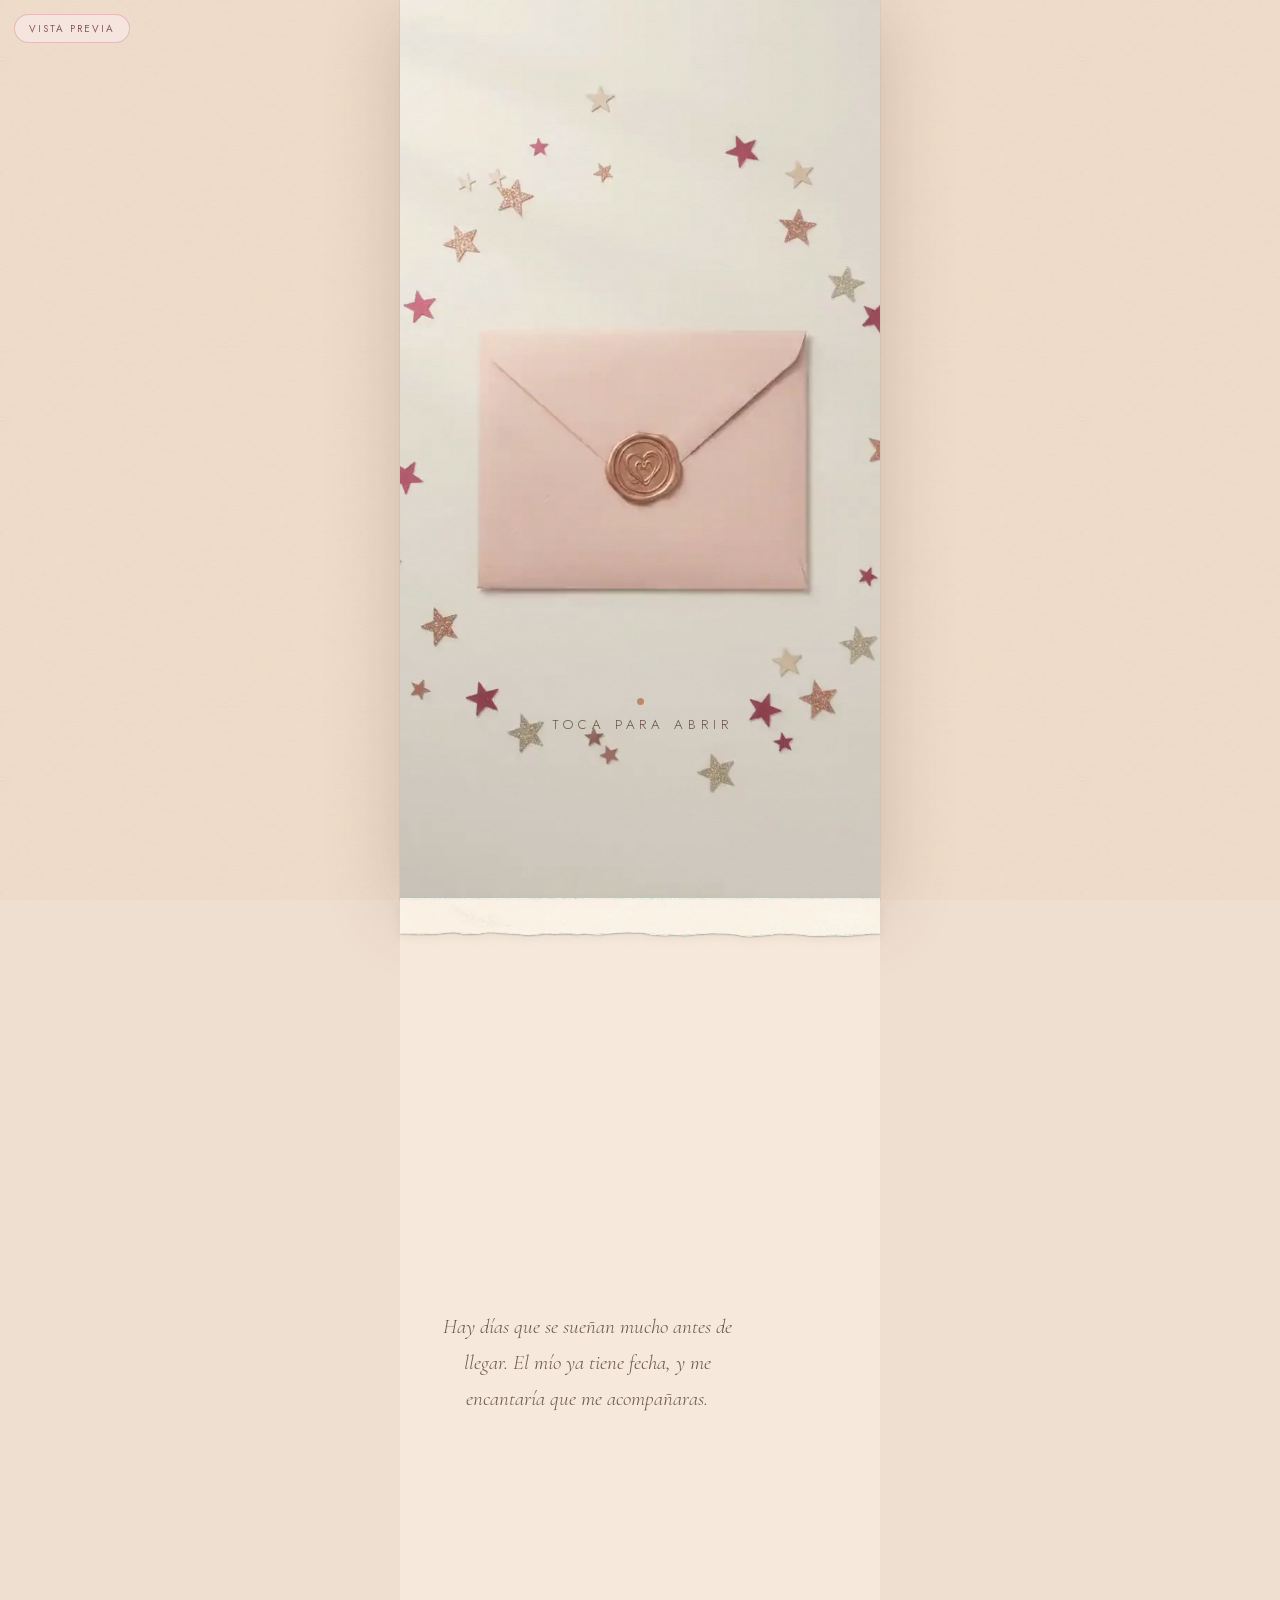
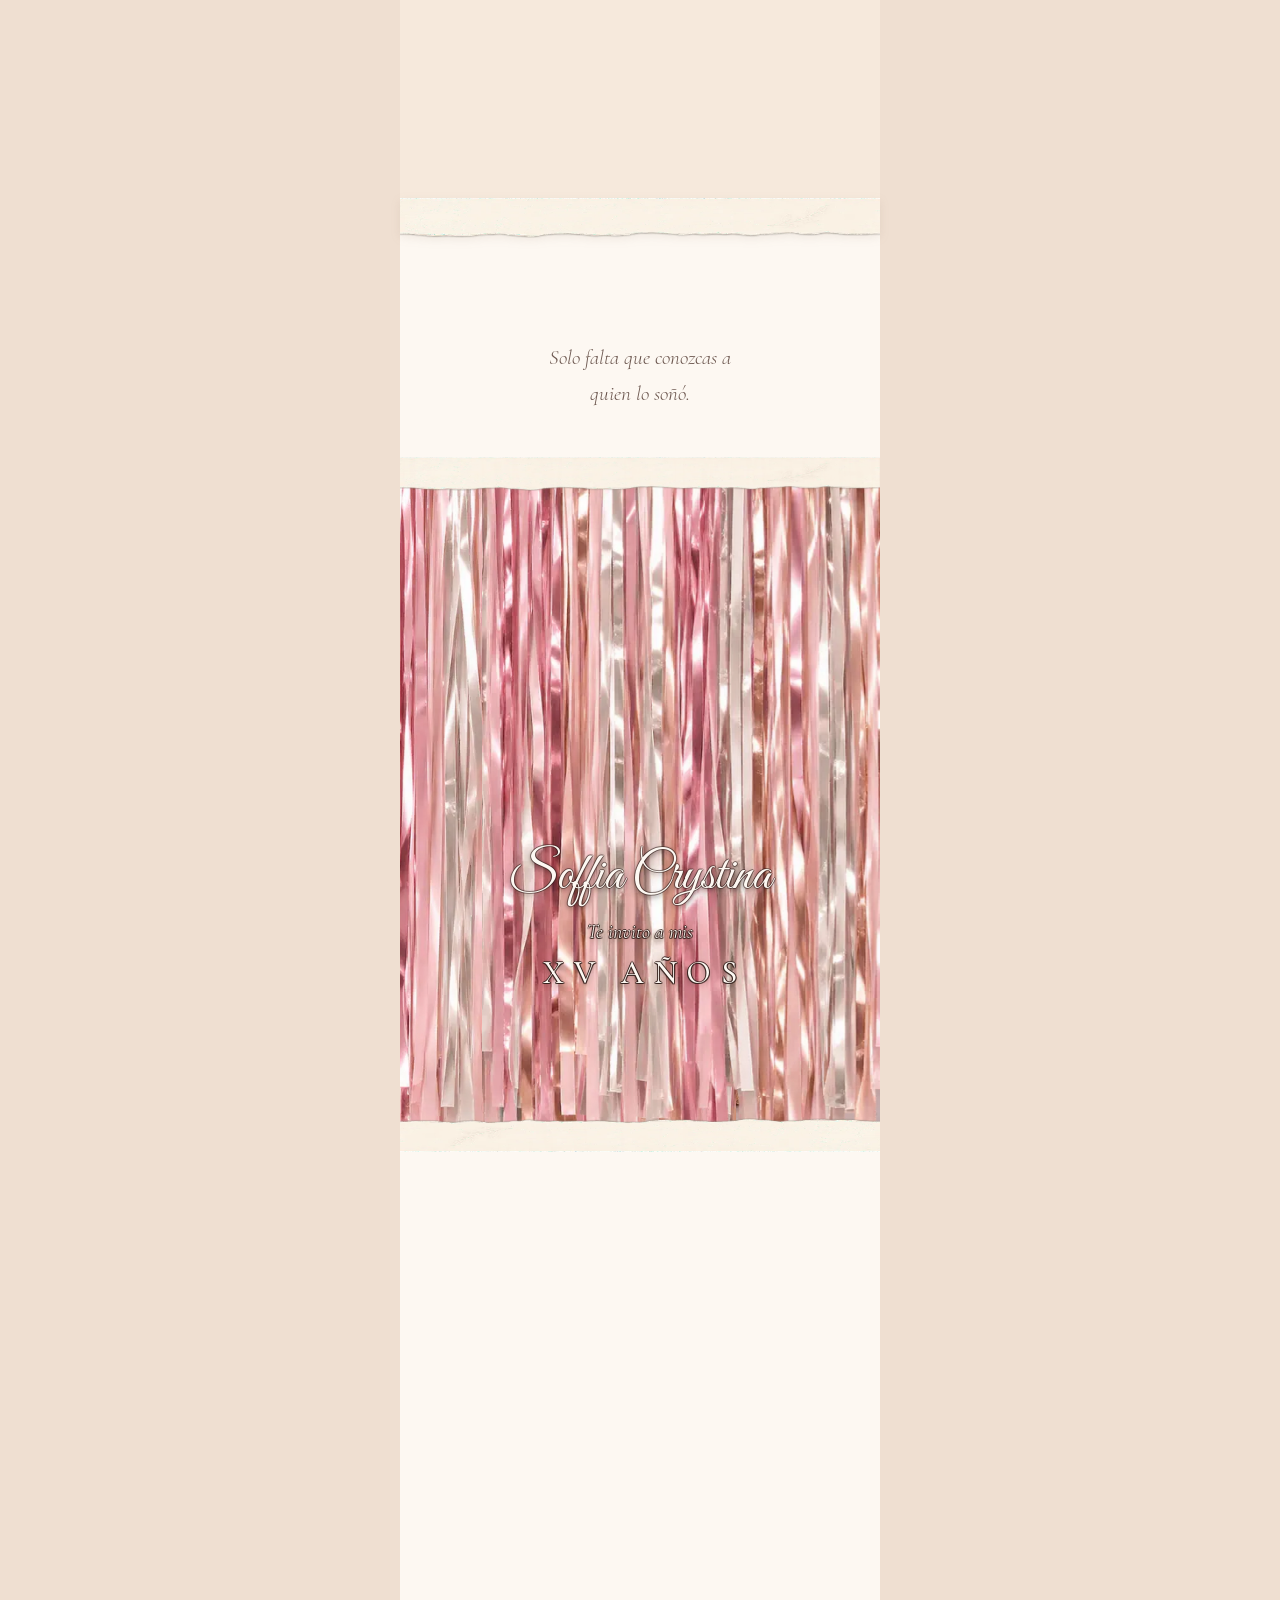
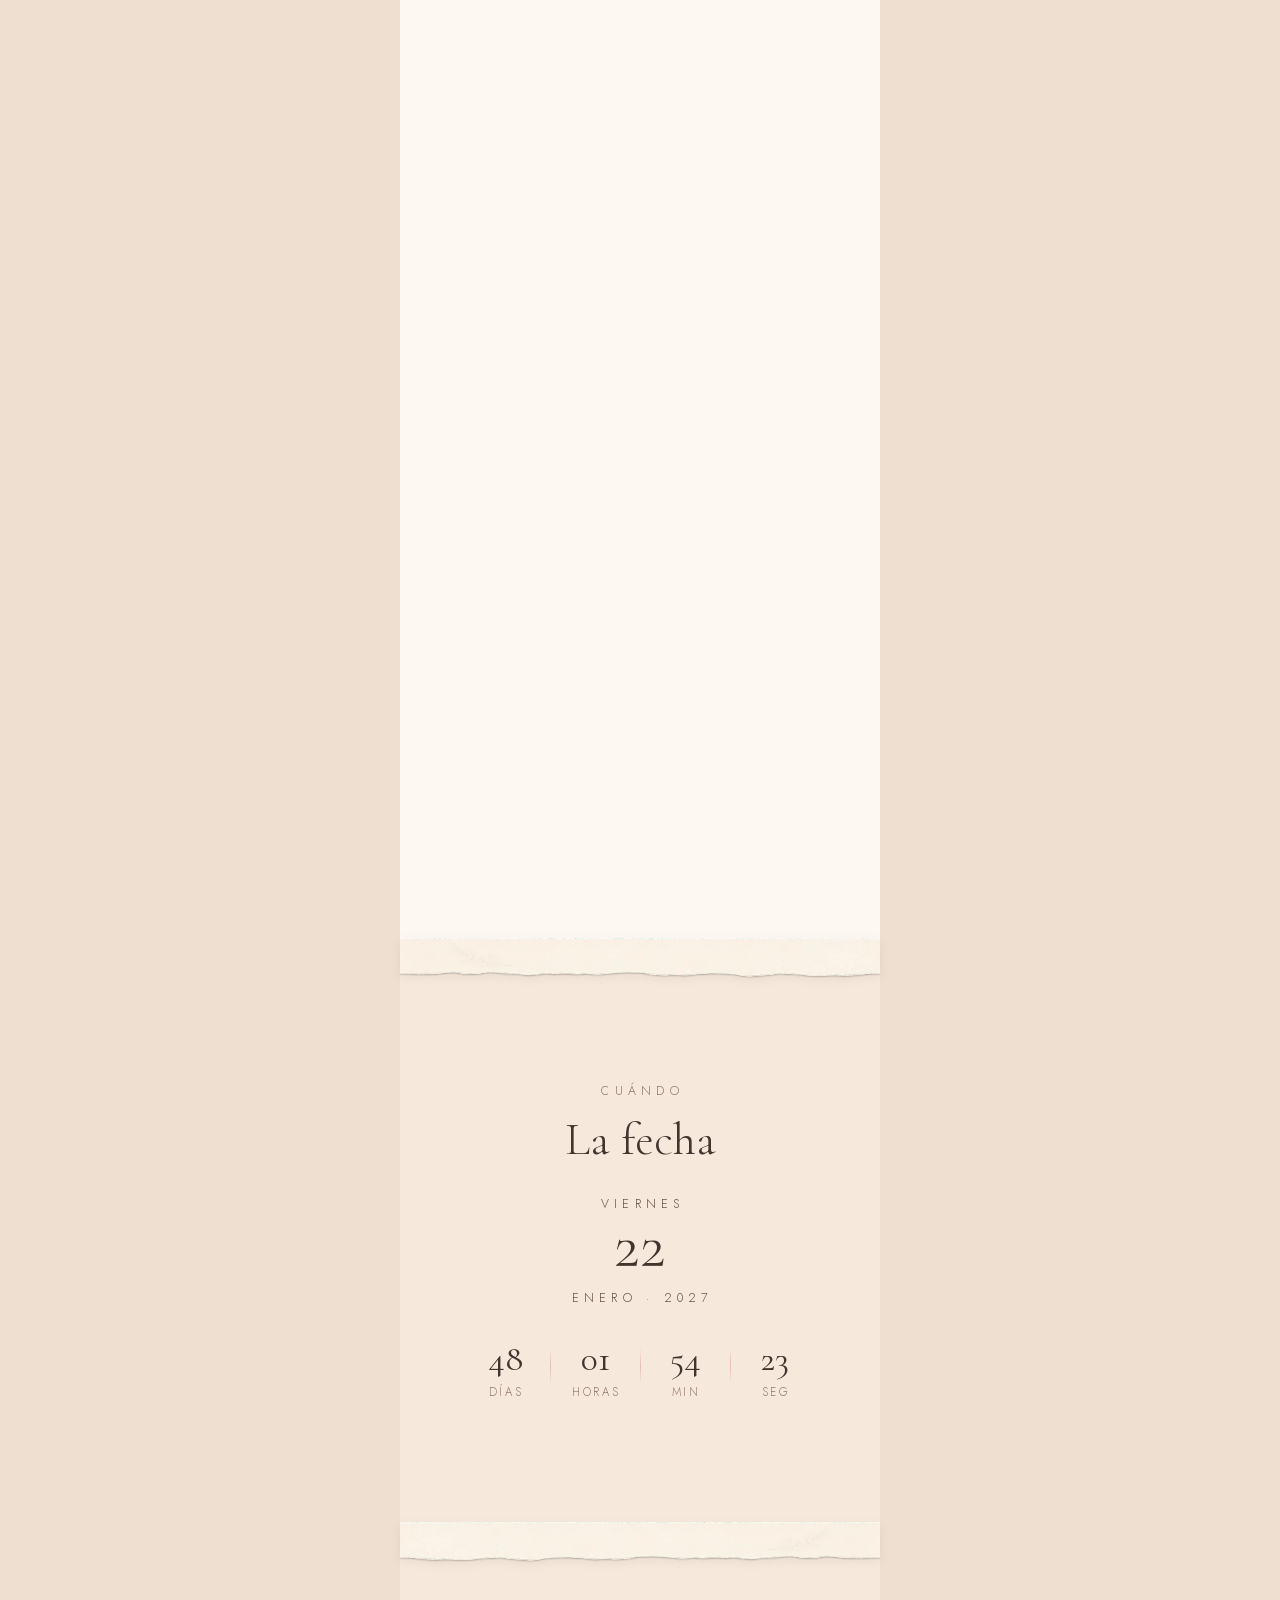
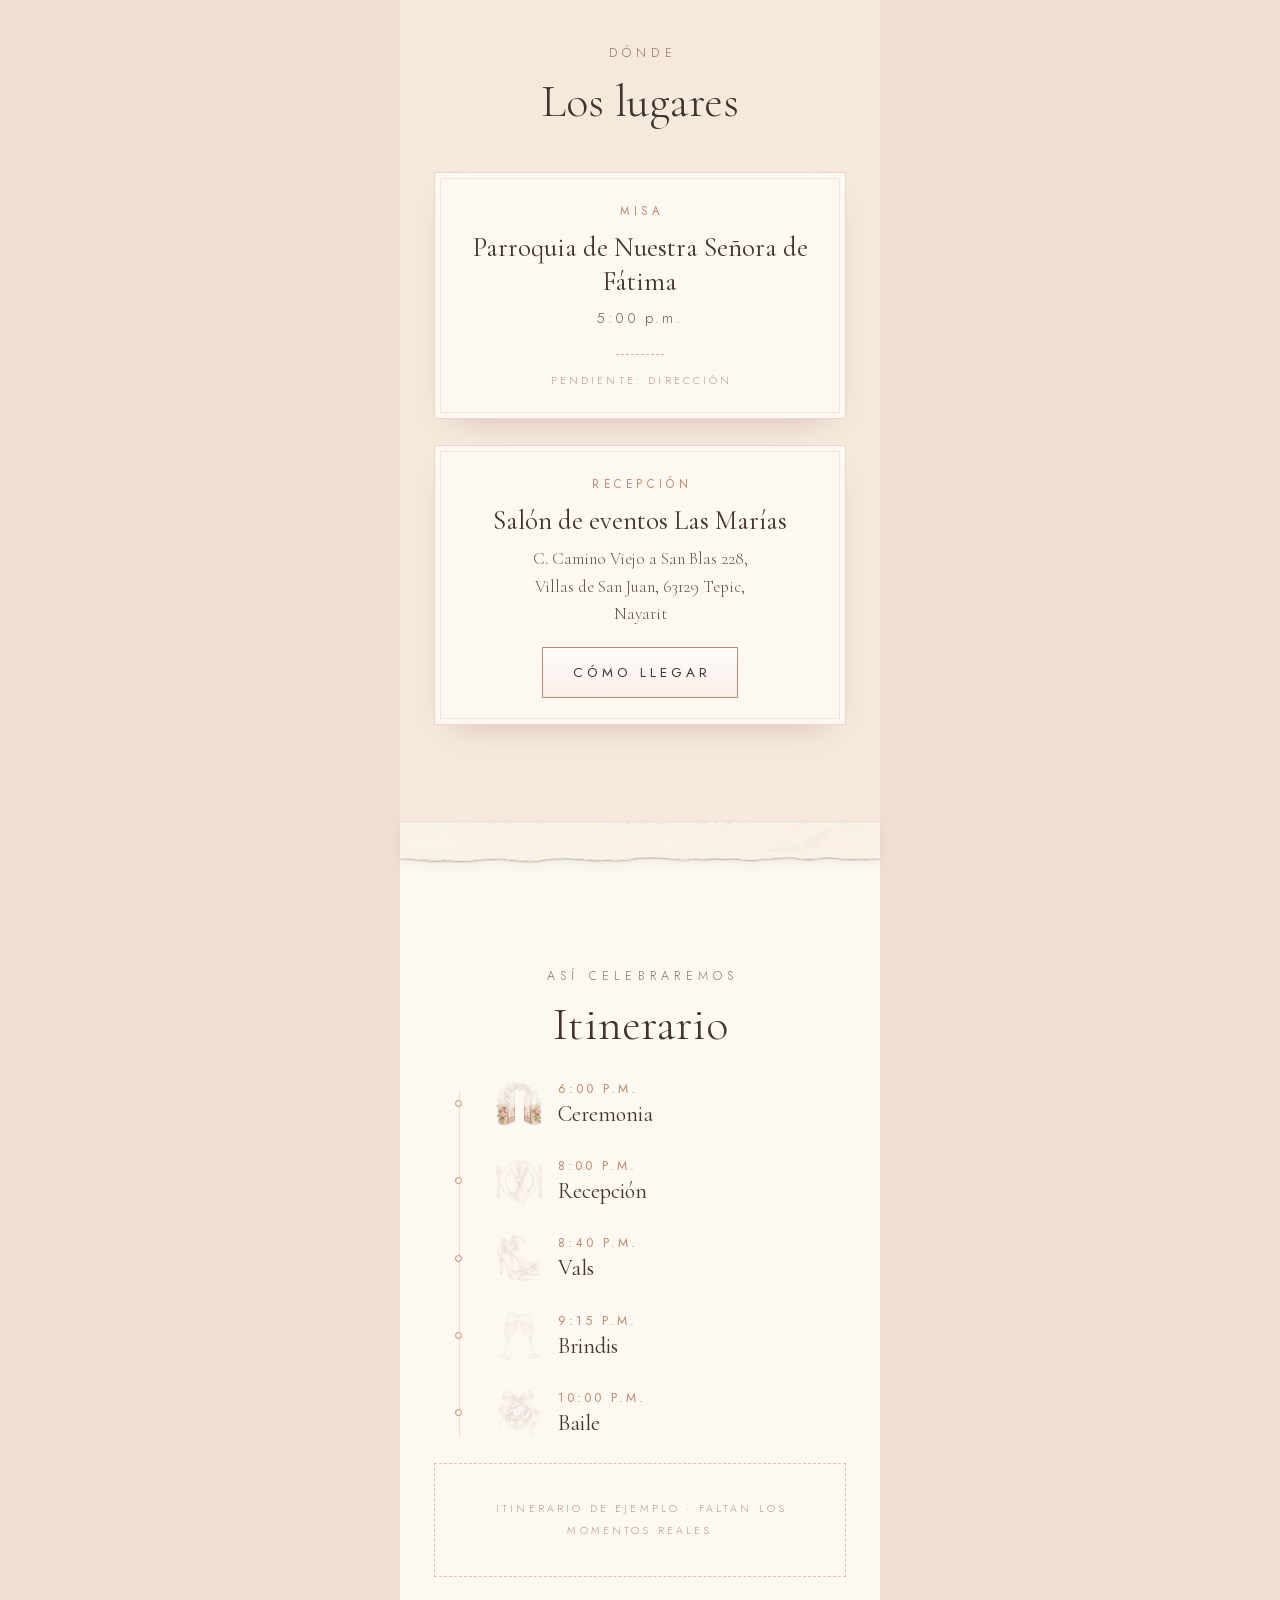
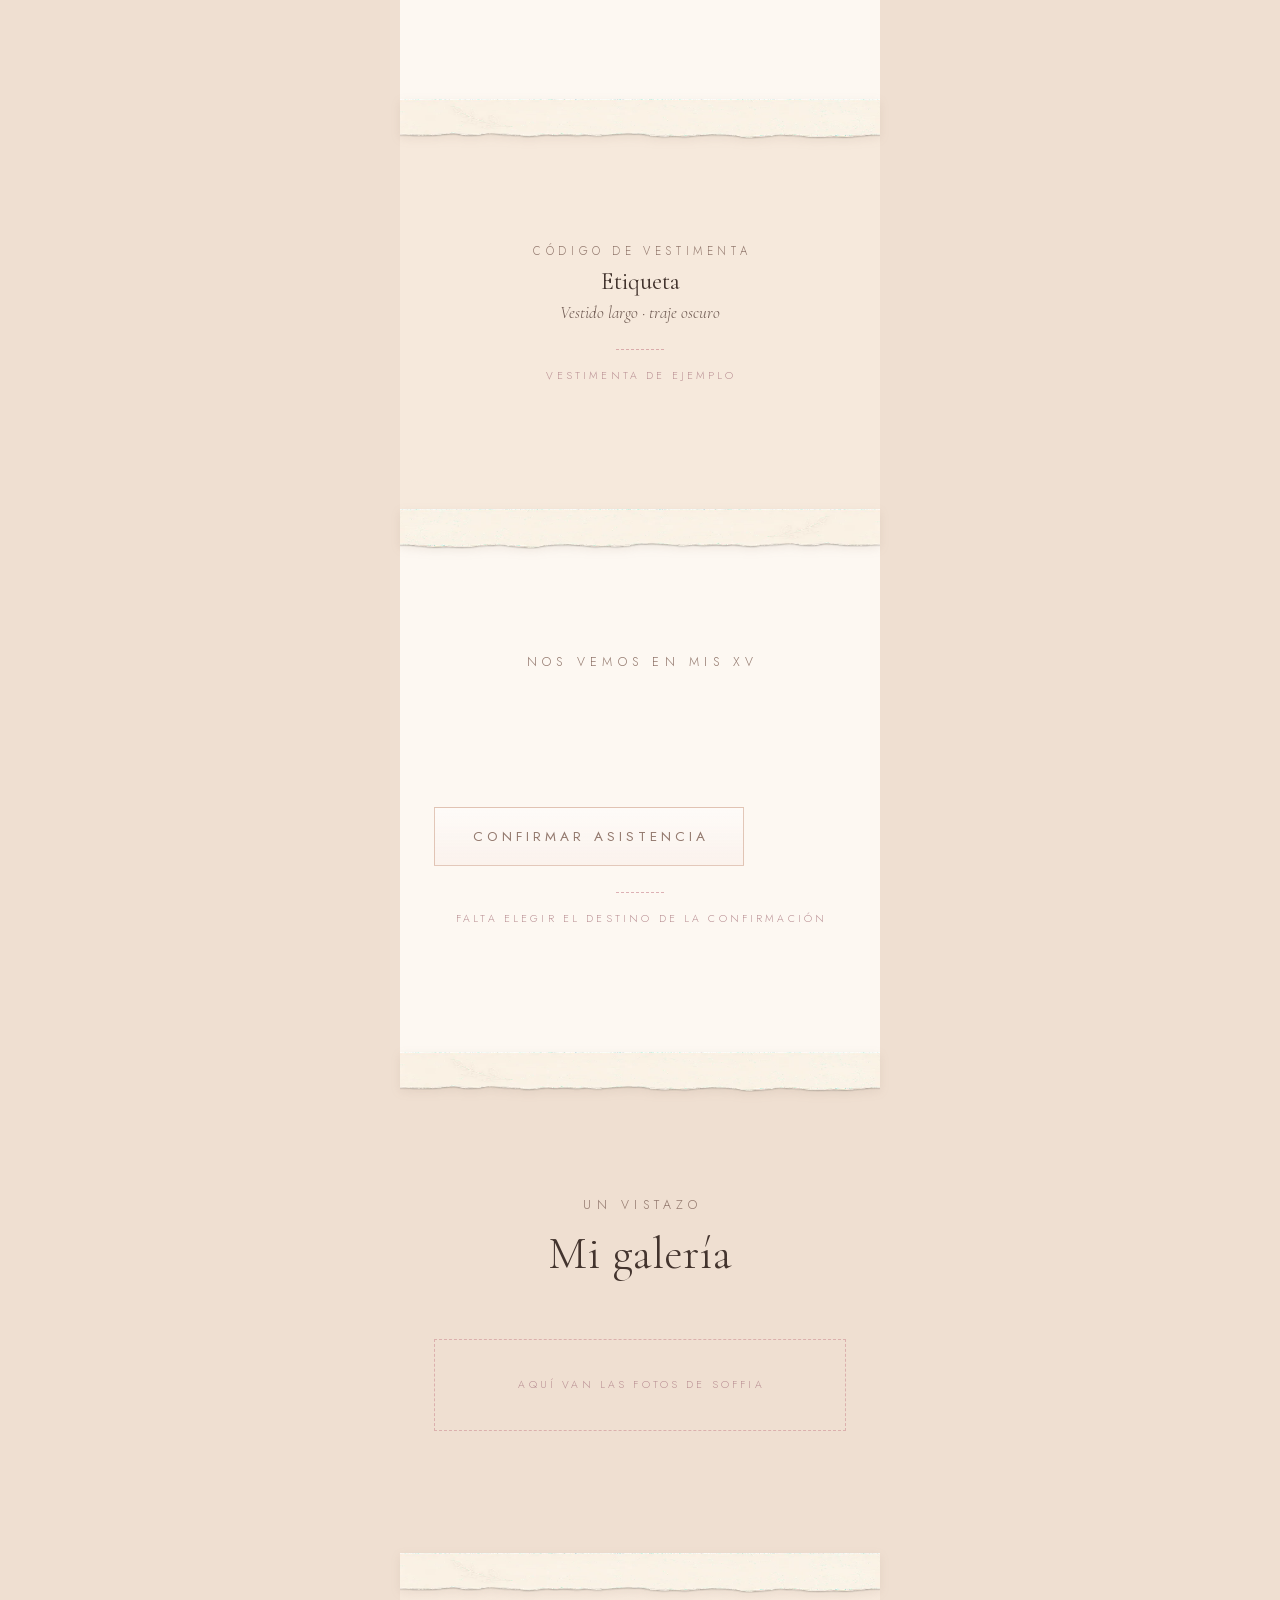
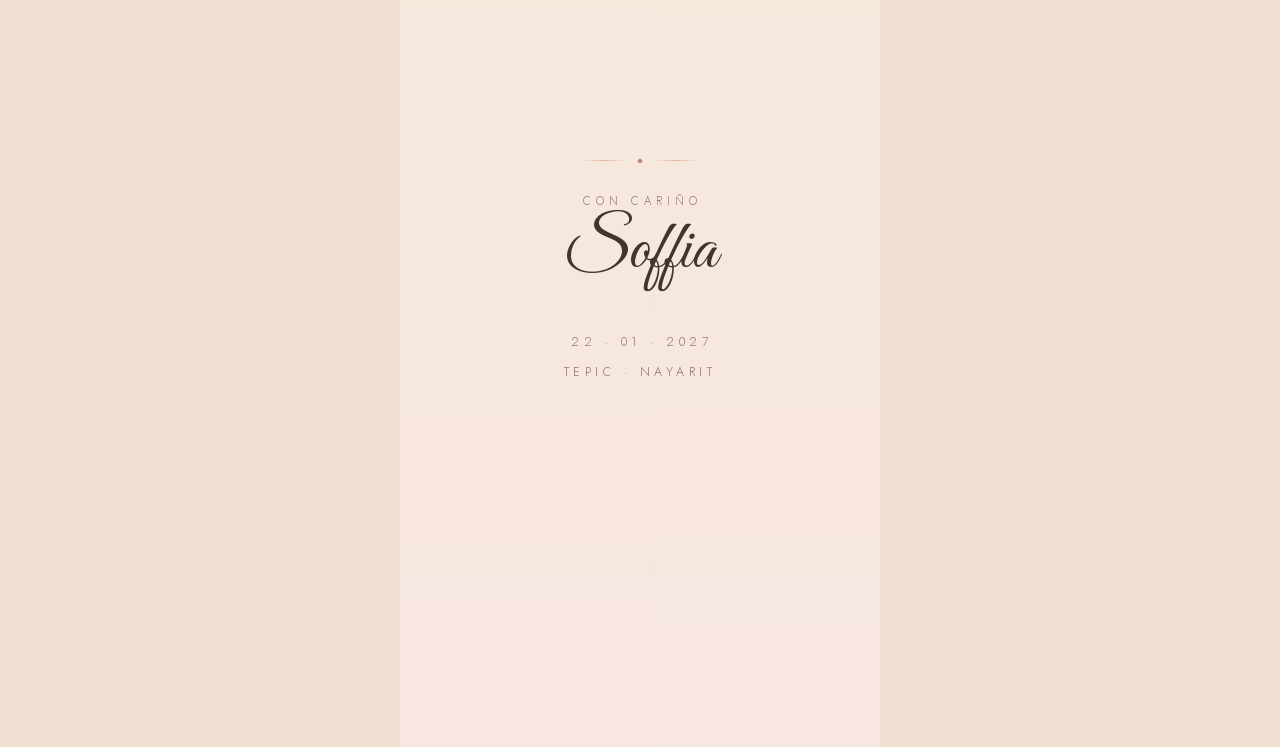
==== commit 90536f84: "Las dos cosas que pidió Soffia: más decoración y «Mi galería» La sección del primer mensaje ocupa un" ====
--- a/index.html
+++ b/index.html
@@ -11,7 +11,7 @@
 <!-- El estilo se decide antes de pintar nada: si se pusiera desde script.js
      se vería un parpadeo del estilo viejo al nuevo. Manda ?estilo= de la URL;
      si no, lo que diga datos.js (y por defecto, «papel»). -->
-<script src="datos.js?v=1795376865-6f4da46"></script>
+<script src="datos.js?v=1795380190-700b63f"></script>
 <script>
   (function () {
     var p = new URLSearchParams(location.search).get('estilo');
@@ -21,9 +21,9 @@
     if (e) try { sessionStorage.setItem('estilo', e); } catch (x) {}
   })();
 </script>
-<link rel="preload" as="image" href="assets/apertura-poster.webp?v=1795376865-6f4da46">
-<link rel="preload" href="assets/fuentes/jost-300.woff2?v=1795376865-6f4da46" as="font" type="font/woff2" crossorigin>
-<link rel="stylesheet" href="styles.css?v=1795376865-6f4da46">
+<link rel="preload" as="image" href="assets/apertura-poster.webp?v=1795380190-700b63f">
+<link rel="preload" href="assets/fuentes/jost-300.woff2?v=1795380190-700b63f" as="font" type="font/woff2" crossorigin>
+<link rel="stylesheet" href="styles.css?v=1795380190-700b63f">
 </head>
 <body class="sin-abrir">
 
@@ -37,21 +37,21 @@
             aria-label="Abrir la invitación de Soffia">
      <span class="lienzo">
       <!-- 1 · el sobre cerrado, quieto, hasta que tocan -->
-      <img class="capa" id="capa-poster" src="assets/apertura-poster.webp?v=1795376865-6f4da46" alt=""
+      <img class="capa" id="capa-poster" src="assets/apertura-poster.webp?v=1795380190-700b63f" alt=""
            width="1080" height="1920" fetchpriority="high">
 
       <!-- 2 · los dos vídeos, uno detrás de otro. Son dos elementos y no uno
            con la fuente cambiada: así el segundo ya está descargado y pintado
            cuando acaba el primero, y el corte no parpadea. -->
       <video class="capa" id="video-1" muted playsinline preload="auto"
-             aria-hidden="true" src="assets/apertura-1.mp4?v=1795376865-6f4da46"></video>
+             aria-hidden="true" src="assets/apertura-1.mp4?v=1795380190-700b63f"></video>
       <video class="capa" id="video-2" muted playsinline preload="none"
              aria-hidden="true"></video>
 
       <!-- 3 · la hoja: es el último fotograma del segundo vídeo, así que el
            relevo no se ve. Hace falta porque el navegador tira la imagen de un
            vídeo pausado al salir de pantalla y al volver dibuja la primera. -->
-      <img class="capa" id="capa-final" src="assets/apertura-final.webp?v=1795376865-6f4da46" alt=""
+      <img class="capa" id="capa-final" src="assets/apertura-final.webp?v=1795380190-700b63f" alt=""
            width="1080" height="1920" fetchpriority="low">
 
       <!-- 3b · y la hoja se asienta: el fotograma del vídeo recorta un 18 %
@@ -59,7 +59,7 @@
            entera y entra creciendo hacia su tamaño real, así que el reencuadre
            se lee como el papel posándose y no como un salto. -->
       <span class="capa hoja-posada" id="hoja-posada" aria-hidden="true">
-        <img src="assets/hoja.webp?v=1795376865-6f4da46" alt="" width="672" height="967"
+        <img src="assets/hoja.webp?v=1795380190-700b63f" alt="" width="672" height="967"
              fetchpriority="low">
       </span>
 
@@ -100,8 +100,11 @@
 <!-- ══════════════ 2 · LA ILUSIÓN ══════════════ -->
 <section class="seccion s-nota" id="nota">
   <div class="costura costura-arriba invertida" aria-hidden="true"></div>
-  <img class="adorno ad-estrellas ad-estrellas-izq" src="assets/ad-estrellas-c.webp?v=1795376865-6f4da46" alt="" aria-hidden="true" loading="lazy" data-parallax="0.12">
-  <img class="adorno ad-globo" src="assets/ad-globo.webp?v=1795376865-6f4da46" alt="" aria-hidden="true" loading="lazy" data-parallax="0.08">
+  <img class="adorno ad-estrellas ad-estrellas-izq" src="assets/ad-estrellas-c.webp?v=1795380190-700b63f" alt="" aria-hidden="true" loading="lazy" data-parallax="0.12">
+  <img class="adorno ad-perlas" src="assets/ad-perlas.webp?v=1795380190-700b63f" alt="" aria-hidden="true" loading="lazy" data-parallax="0.11">
+  <img class="adorno ad-estrellas ad-estrellas-der ad-estrellas-abajo" src="assets/ad-estrellas-a.webp?v=1795380190-700b63f" alt="" aria-hidden="true" loading="lazy" data-parallax="0.14">
+  <img class="adorno ad-brillo ad-brillo-globo" src="assets/ad-brillo.webp?v=1795380190-700b63f" alt="" aria-hidden="true" loading="lazy" data-parallax="0.13">
+  <img class="adorno ad-globo" src="assets/ad-globo.webp?v=1795380190-700b63f" alt="" aria-hidden="true" loading="lazy" data-parallax="0.08">
 
   <div class="envoltorio">
     <p class="parrafo-grande revela" id="msj-presentacion" style="--i:0"></p>
@@ -111,8 +114,8 @@
 <!-- ══════════════ 3 · SOFFIA ══════════════ -->
 <section class="seccion s-soffia" id="soffia">
   <div class="costura costura-arriba" aria-hidden="true"></div>
-  <img class="adorno ad-brillo ad-brillo-esferas" src="assets/ad-brillo.webp?v=1795376865-6f4da46" alt="" aria-hidden="true" loading="lazy" data-parallax="0.13">
-  <img class="adorno ad-esferas" src="assets/ad-esferas.webp?v=1795376865-6f4da46" alt="" aria-hidden="true" loading="lazy" data-parallax="0.10">
+  <img class="adorno ad-brillo ad-brillo-esferas" src="assets/ad-brillo.webp?v=1795380190-700b63f" alt="" aria-hidden="true" loading="lazy" data-parallax="0.13">
+  <img class="adorno ad-esferas" src="assets/ad-esferas.webp?v=1795380190-700b63f" alt="" aria-hidden="true" loading="lazy" data-parallax="0.10">
 
   <!-- el puente: lo último que se lee antes de que se abran las rosas -->
   <div class="envoltorio">
@@ -129,13 +132,13 @@
     <div class="retrato-marco">
       <img id="foto-portada" alt="Fotografía de Soffia" hidden>
       <div class="retrato-vacio" id="retrato-vacio">
-        <img src="assets/flor-hojas.webp?v=1795376865-6f4da46" alt="" loading="lazy">
+        <img src="assets/flor-hojas.webp?v=1795380190-700b63f" alt="" loading="lazy">
         <p>Aquí irá la fotografía de Soffia</p>
       </div>
       <!-- tres paneles de rosas: arriba sube, izquierda y derecha se abren -->
-      <img class="velo velo-arriba" src="assets/panel-arriba.webp?v=1795376865-6f4da46" alt="" loading="lazy">
-      <img class="velo velo-izq" src="assets/panel-izq.webp?v=1795376865-6f4da46" alt="" loading="lazy">
-      <img class="velo velo-der" src="assets/panel-der.webp?v=1795376865-6f4da46" alt="" loading="lazy">
+      <img class="velo velo-arriba" src="assets/panel-arriba.webp?v=1795380190-700b63f" alt="" loading="lazy">
+      <img class="velo velo-izq" src="assets/panel-izq.webp?v=1795380190-700b63f" alt="" loading="lazy">
+      <img class="velo velo-der" src="assets/panel-der.webp?v=1795380190-700b63f" alt="" loading="lazy">
     </div>
     <span class="costura costura-foto arriba" aria-hidden="true"></span>
     <span class="costura costura-foto abajo" aria-hidden="true"></span>
@@ -158,8 +161,8 @@
 <!-- ══════════════ 3 · CUÁNDO Y DÓNDE ══════════════ -->
 <section class="seccion s-cuando" id="cuando">
   <div class="costura costura-arriba invertida" aria-hidden="true"></div>
-  <img class="adorno ad-estrellas ad-estrellas-der" src="assets/ad-estrellas-b.webp?v=1795376865-6f4da46" alt="" aria-hidden="true" loading="lazy" data-parallax="0.12">
-  <img class="adorno ad-guirnalda" src="assets/ad-guirnalda.webp?v=1795376865-6f4da46" alt="" aria-hidden="true" loading="lazy" data-parallax="0.11">
+  <img class="adorno ad-estrellas ad-estrellas-der" src="assets/ad-estrellas-b.webp?v=1795380190-700b63f" alt="" aria-hidden="true" loading="lazy" data-parallax="0.12">
+  <img class="adorno ad-guirnalda" src="assets/ad-guirnalda.webp?v=1795380190-700b63f" alt="" aria-hidden="true" loading="lazy" data-parallax="0.11">
 
   <div class="envoltorio">
     <p class="antetitulo revela" style="--i:0">Cuándo</p>
@@ -180,8 +183,8 @@
 <!-- ══════════════ 4b · DÓNDE ══════════════ -->
 <section class="seccion s-donde" id="donde">
   <div class="costura costura-arriba" aria-hidden="true"></div>
-  <img class="adorno ad-estrellas ad-estrellas-izq" src="assets/ad-estrellas-c.webp?v=1795376865-6f4da46" alt="" aria-hidden="true" loading="lazy" data-parallax="0.12">
-  <img class="adorno ad-perlas" src="assets/ad-perlas.webp?v=1795376865-6f4da46" alt="" aria-hidden="true" loading="lazy" data-parallax="0.12">
+  <img class="adorno ad-estrellas ad-estrellas-izq" src="assets/ad-estrellas-c.webp?v=1795380190-700b63f" alt="" aria-hidden="true" loading="lazy" data-parallax="0.12">
+  <img class="adorno ad-perlas" src="assets/ad-perlas.webp?v=1795380190-700b63f" alt="" aria-hidden="true" loading="lazy" data-parallax="0.12">
 
   <div class="envoltorio">
     <p class="antetitulo revela" style="--i:0">Dónde</p>
@@ -194,8 +197,8 @@
 <!-- ══════════════ 4 · ITINERARIO ══════════════ -->
 <section class="seccion s-itinerario" id="itinerario">
   <div class="costura costura-arriba" aria-hidden="true"></div>
-  <img class="adorno ad-estrellas ad-estrellas-der" src="assets/ad-estrellas-a.webp?v=1795376865-6f4da46" alt="" aria-hidden="true" loading="lazy" data-parallax="0.12">
-  <img class="adorno ad-mono-a" src="assets/ad-mono-a.webp?v=1795376865-6f4da46" alt="" aria-hidden="true" loading="lazy" data-parallax="0.10">
+  <img class="adorno ad-estrellas ad-estrellas-der" src="assets/ad-estrellas-a.webp?v=1795380190-700b63f" alt="" aria-hidden="true" loading="lazy" data-parallax="0.12">
+  <img class="adorno ad-mono-a" src="assets/ad-mono-a.webp?v=1795380190-700b63f" alt="" aria-hidden="true" loading="lazy" data-parallax="0.10">
 
   <div class="envoltorio">
     <p class="antetitulo revela" style="--i:0">Así celebraremos</p>
@@ -212,8 +215,8 @@
 <!-- ══════════════ 5 · VESTIMENTA ══════════════ -->
 <section class="seccion s-vestir" id="vestir" hidden>
   <div class="costura costura-arriba invertida" aria-hidden="true"></div>
-  <img class="adorno ad-estrellas ad-estrellas-izq" src="assets/ad-estrellas-c.webp?v=1795376865-6f4da46" alt="" aria-hidden="true" loading="lazy" data-parallax="0.12">
-  <img class="adorno ad-cintas" src="assets/ad-cintas.webp?v=1795376865-6f4da46" alt="" aria-hidden="true" loading="lazy" data-parallax="0.10">
+  <img class="adorno ad-estrellas ad-estrellas-izq" src="assets/ad-estrellas-c.webp?v=1795380190-700b63f" alt="" aria-hidden="true" loading="lazy" data-parallax="0.12">
+  <img class="adorno ad-cintas" src="assets/ad-cintas.webp?v=1795380190-700b63f" alt="" aria-hidden="true" loading="lazy" data-parallax="0.10">
 
   <div class="envoltorio">
     <div class="vestimenta" id="vestimenta" hidden></div>
@@ -223,9 +226,9 @@
 <!-- ══════════════ 6 · CONFIRMACIÓN ══════════════ -->
 <section class="seccion s-confirmar" id="confirmar">
   <div class="costura costura-arriba" aria-hidden="true"></div>
-  <img class="adorno ad-estrellas ad-estrellas-izq" src="assets/ad-estrellas-b.webp?v=1795376865-6f4da46" alt="" aria-hidden="true" loading="lazy" data-parallax="0.12">
-  <img class="adorno ad-brillo ad-brillo-globos" src="assets/ad-brillo.webp?v=1795376865-6f4da46" alt="" aria-hidden="true" loading="lazy" data-parallax="0.13">
-  <img class="adorno ad-globos" src="assets/ad-globos.webp?v=1795376865-6f4da46" alt="" aria-hidden="true" loading="lazy" data-parallax="0.09">
+  <img class="adorno ad-estrellas ad-estrellas-izq" src="assets/ad-estrellas-b.webp?v=1795380190-700b63f" alt="" aria-hidden="true" loading="lazy" data-parallax="0.12">
+  <img class="adorno ad-brillo ad-brillo-globos" src="assets/ad-brillo.webp?v=1795380190-700b63f" alt="" aria-hidden="true" loading="lazy" data-parallax="0.13">
+  <img class="adorno ad-globos" src="assets/ad-globos.webp?v=1795380190-700b63f" alt="" aria-hidden="true" loading="lazy" data-parallax="0.09">
 
   <div class="envoltorio">
     <p class="antetitulo revela" style="--i:0">Nos vemos en mis XV</p>
@@ -234,18 +237,34 @@
   </div>
 </section>
 
-<!-- ══════════════ 7 · DESPEDIDA ══════════════ -->
+<!-- ══════════════ 7 · MI GALERÍA ══════════════ -->
+<!-- Va después de confirmar asistencia, donde la pidió Soffia. La sección
+     entera se oculta sola mientras no haya fotos: igual que el resto, lo que
+     falta no deja hueco. -->
+<section class="seccion s-galeria" id="galeria" hidden>
+  <div class="costura costura-arriba invertida" aria-hidden="true"></div>
+  <img class="adorno ad-estrellas ad-estrellas-der" src="assets/ad-estrellas-b.webp?v=1795380190-700b63f" alt="" aria-hidden="true" loading="lazy" data-parallax="0.12">
+  <img class="adorno ad-mono-a" src="assets/ad-mono-a.webp?v=1795380190-700b63f" alt="" aria-hidden="true" loading="lazy" data-parallax="0.10">
+
+  <div class="envoltorio">
+    <p class="antetitulo revela" style="--i:0">Un vistazo</p>
+    <h2 class="titulo revela" style="--i:1">Mi galería</h2>
+    <ul class="galeria" id="galeria-fotos"></ul>
+  </div>
+</section>
+
+<!-- ══════════════ 8 · DESPEDIDA ══════════════ -->
 <section class="seccion s-cierre" id="cierre">
   <div class="costura costura-arriba invertida" aria-hidden="true"></div>
-  <img class="adorno ad-tela" src="assets/ad-tela.webp?v=1795376865-6f4da46" alt="" aria-hidden="true" loading="lazy" data-parallax="0.07">
-  <img class="adorno ad-estrellas ad-estrellas-der" src="assets/ad-estrellas-c.webp?v=1795376865-6f4da46" alt="" aria-hidden="true" loading="lazy" data-parallax="0.12">
-  <img class="adorno ad-mono-b" src="assets/ad-mono-b.webp?v=1795376865-6f4da46" alt="" aria-hidden="true" loading="lazy" data-parallax="0.10">
+  <img class="adorno ad-tela" src="assets/ad-tela.webp?v=1795380190-700b63f" alt="" aria-hidden="true" loading="lazy" data-parallax="0.07">
+  <img class="adorno ad-estrellas ad-estrellas-der" src="assets/ad-estrellas-c.webp?v=1795380190-700b63f" alt="" aria-hidden="true" loading="lazy" data-parallax="0.12">
+  <img class="adorno ad-mono-b" src="assets/ad-mono-b.webp?v=1795380190-700b63f" alt="" aria-hidden="true" loading="lazy" data-parallax="0.10">
   <!-- el cierre se monta en tres piezas: la rosa donde aterriza la que cae,
        y el follaje de cada lado, que sale de detrás cuando ya está posada -->
   <span class="flor flor-cierre-b" aria-hidden="true" data-parallax="0.09">
-    <img class="cierre-hoja cierre-izq" src="assets/flor-bajo-izq.webp?v=1795376865-6f4da46" alt="" loading="lazy">
-    <img class="cierre-hoja cierre-der" src="assets/flor-bajo-der.webp?v=1795376865-6f4da46" alt="" loading="lazy">
-    <img class="cierre-rosa" src="assets/flor-bajo-rosa.webp?v=1795376865-6f4da46" alt="" loading="lazy">
+    <img class="cierre-hoja cierre-izq" src="assets/flor-bajo-izq.webp?v=1795380190-700b63f" alt="" loading="lazy">
+    <img class="cierre-hoja cierre-der" src="assets/flor-bajo-der.webp?v=1795380190-700b63f" alt="" loading="lazy">
+    <img class="cierre-rosa" src="assets/flor-bajo-rosa.webp?v=1795380190-700b63f" alt="" loading="lazy">
   </span>
 
   <div class="envoltorio">
@@ -263,9 +282,9 @@
 
 <!-- la rosa que se desprende de la tarjeta y baja con el scroll -->
 <span class="petalo" id="petalo" aria-hidden="true">
-  <img class="petalo-cara" id="rosa-frente" src="assets/rosa-frente.webp?v=1795376865-6f4da46" alt="">
-  <img class="petalo-cara" id="rosa-tres"   src="assets/rosa-tres.webp?v=1795376865-6f4da46"   alt="">
-  <img class="petalo-cara" id="rosa-perfil" src="assets/rosa-perfil.webp?v=1795376865-6f4da46" alt="">
+  <img class="petalo-cara" id="rosa-frente" src="assets/rosa-frente.webp?v=1795380190-700b63f" alt="">
+  <img class="petalo-cara" id="rosa-tres"   src="assets/rosa-tres.webp?v=1795380190-700b63f"   alt="">
+  <img class="petalo-cara" id="rosa-perfil" src="assets/rosa-perfil.webp?v=1795380190-700b63f" alt="">
 </span>
 
 <button type="button" class="audio" id="audio" hidden aria-pressed="false"
@@ -277,6 +296,6 @@
   Vista previa
 </div>
 
-<script src="script.js?v=1795376865-6f4da46"></script>
+<script src="script.js?v=1795380190-700b63f"></script>
 </body>
 </html>
--- a/styles.css
+++ b/styles.css
@@ -8,31 +8,31 @@
    buena, en vez de quedarse invisible. */
 @font-face{
   font-family:'Cormorant Garamond'; font-style:italic; font-weight:300; font-display:swap;
-  src:url('assets/fuentes/cormorant-garamond-300-italica.woff2?v=1795376865-6f4da46') format('woff2');
+  src:url('assets/fuentes/cormorant-garamond-300-italica.woff2?v=1795380190-700b63f') format('woff2');
 }
 @font-face{
   font-family:'Cormorant Garamond'; font-style:normal; font-weight:300; font-display:swap;
-  src:url('assets/fuentes/cormorant-garamond-300.woff2?v=1795376865-6f4da46') format('woff2');
+  src:url('assets/fuentes/cormorant-garamond-300.woff2?v=1795380190-700b63f') format('woff2');
 }
 @font-face{
   font-family:'Cormorant Garamond'; font-style:normal; font-weight:400; font-display:swap;
-  src:url('assets/fuentes/cormorant-garamond-400.woff2?v=1795376865-6f4da46') format('woff2');
+  src:url('assets/fuentes/cormorant-garamond-400.woff2?v=1795380190-700b63f') format('woff2');
 }
 @font-face{
   font-family:'Cormorant Garamond'; font-style:normal; font-weight:500; font-display:swap;
-  src:url('assets/fuentes/cormorant-garamond-500.woff2?v=1795376865-6f4da46') format('woff2');
+  src:url('assets/fuentes/cormorant-garamond-500.woff2?v=1795380190-700b63f') format('woff2');
 }
 @font-face{
   font-family:'Great Vibes'; font-style:normal; font-weight:400; font-display:swap;
-  src:url('assets/fuentes/great-vibes-400.woff2?v=1795376865-6f4da46') format('woff2');
+  src:url('assets/fuentes/great-vibes-400.woff2?v=1795380190-700b63f') format('woff2');
 }
 @font-face{
   font-family:'Jost'; font-style:normal; font-weight:300; font-display:swap;
-  src:url('assets/fuentes/jost-300.woff2?v=1795376865-6f4da46') format('woff2');
+  src:url('assets/fuentes/jost-300.woff2?v=1795380190-700b63f') format('woff2');
 }
 @font-face{
   font-family:'Jost'; font-style:normal; font-weight:400; font-display:swap;
-  src:url('assets/fuentes/jost-400.woff2?v=1795376865-6f4da46') format('woff2');
+  src:url('assets/fuentes/jost-400.woff2?v=1795380190-700b63f') format('woff2');
 }
 
 /* ===========================================================================
@@ -108,7 +108,7 @@
 body::before{
   content:''; position:fixed; inset:0; z-index:9;
   pointer-events:none;
-  background:url('assets/papel-marfil.webp?v=1795376865-6f4da46') repeat;
+  background:url('assets/papel-marfil.webp?v=1795380190-700b63f') repeat;
   background-size:360px 360px;
   opacity:.5; mix-blend-mode:multiply;
 }
@@ -255,8 +255,8 @@
 /* la máscara deja ver la tarjeta solo por encima de la V de la solapa */
 .marco-tarjeta{
   position:absolute; inset:0; display:block;
-  -webkit-mask-image:url('assets/mascara-tarjeta.png?v=1795376865-6f4da46');
-          mask-image:url('assets/mascara-tarjeta.png?v=1795376865-6f4da46');
+  -webkit-mask-image:url('assets/mascara-tarjeta.png?v=1795380190-700b63f');
+          mask-image:url('assets/mascara-tarjeta.png?v=1795380190-700b63f');
   -webkit-mask-size:100% 66.5072%;
           mask-size:100% 66.5072%;
   -webkit-mask-position:top left;  mask-position:top left;
@@ -462,7 +462,7 @@
 /* costuras de papel rasgado entre secciones */
 .costura{
   position:absolute; top:-2px; left:0; width:100%; height:clamp(26px,6.4vw,40px);
-  background:url('assets/tira-papel.webp?v=1795376865-6f4da46') center bottom / 100% 100% no-repeat;
+  background:url('assets/tira-papel.webp?v=1795380190-700b63f') center bottom / 100% 100% no-repeat;
   z-index:1; pointer-events:none;
   filter: drop-shadow(0 3px 5px rgba(130,97,80,.1));
 }
@@ -1085,9 +1085,15 @@
    la sección. */
 .ad-tela          { width:46%; bottom:-72px; right:-58px; opacity:.9; --giro:0deg; }
 
+/* Un grupo de estrellas abajo, para la sección del primer mensaje: ocupa una
+   pantalla entera con una sola frase en medio y se quedaba muy vacía por
+   abajo, que es lo que notó Soffia. */
+.ad-estrellas-abajo{ top:auto; bottom:30px; }
+
 .ad-brillo        { opacity:.78; }
 .ad-brillo-esferas{ width:42%; top:-34px;    left:-7%;  --giro:0deg; }
 .ad-brillo-globos { width:40%; bottom:-50px; right:-6%; --giro:0deg; }
+.ad-brillo-globo  { width:30%; bottom:-54px; right:-3%; --giro:0deg; }
 
 /* La flor de esta sección baja: a su altura de siempre quedaba exactamente al
    mismo nivel que las esferas, una en cada esquina, y dos cosas distintas
@@ -1189,3 +1195,38 @@
   --marfil-papel:  #FDF7FA;
   --campo:         #EFE2E8;
 }
+
+/* ── Mi galería ───────────────────────────────────────────────────────────
+   Fotos apiladas a todo el ancho de la columna, no en cuadrícula: en un móvil
+   de 375 px, dos por fila las deja del tamaño de un sello. Cada una va con su
+   borde blanco y su sombra, como una foto impresa dejada sobre el papel, y
+   girada un pelo hacia un lado y otro: colocadas a escuadra parecen una
+   plantilla, y ese giro mínimo las hace parecer puestas a mano. */
+.galeria{
+  list-style:none; margin:34px 0 0; padding:0;
+  display:flex; flex-direction:column; gap:clamp(26px, 6vw, 38px);
+}
+.galeria li{
+  background: var(--blanco-calido);
+  padding: clamp(8px, 2.2vw, 12px);
+  box-shadow: 0 10px 26px -12px rgba(120,80,96,.34), 0 0 0 1px rgba(170,120,140,.10);
+  transform: rotate(var(--giro-foto, 0deg));
+  /* el giro va en el li y no en la img para que la sombra gire con la foto */
+}
+.galeria li:nth-child(odd) { --giro-foto: -1.2deg; }
+.galeria li:nth-child(even){ --giro-foto:  1.2deg; }
+.galeria img{
+  display:block; width:100%; height:auto;
+  /* la proporción la manda la foto: recortarlas todas a la misma deja a
+     alguien sin cabeza, y no sé qué va a mandar Soffia */
+}
+/* Entran escalonadas, como el resto. Se esconden SOLO bajo `body.anima`, la
+   clase que pone el JavaScript al arrancar el observador: si ese código no
+   llegara a correr, las fotos se ven igual en vez de quedarse invisibles para
+   siempre. Misma regla que el resto de la invitación. */
+.galeria li{
+  transition: opacity .9s var(--curva) var(--retraso,0s),
+              transform .9s var(--curva) var(--retraso,0s);
+}
+body.anima .galeria li{ opacity:0; transform: rotate(var(--giro-foto,0deg)) translateY(16px); }
+body.anima .galeria li.visible{ opacity:1; transform: rotate(var(--giro-foto,0deg)); }
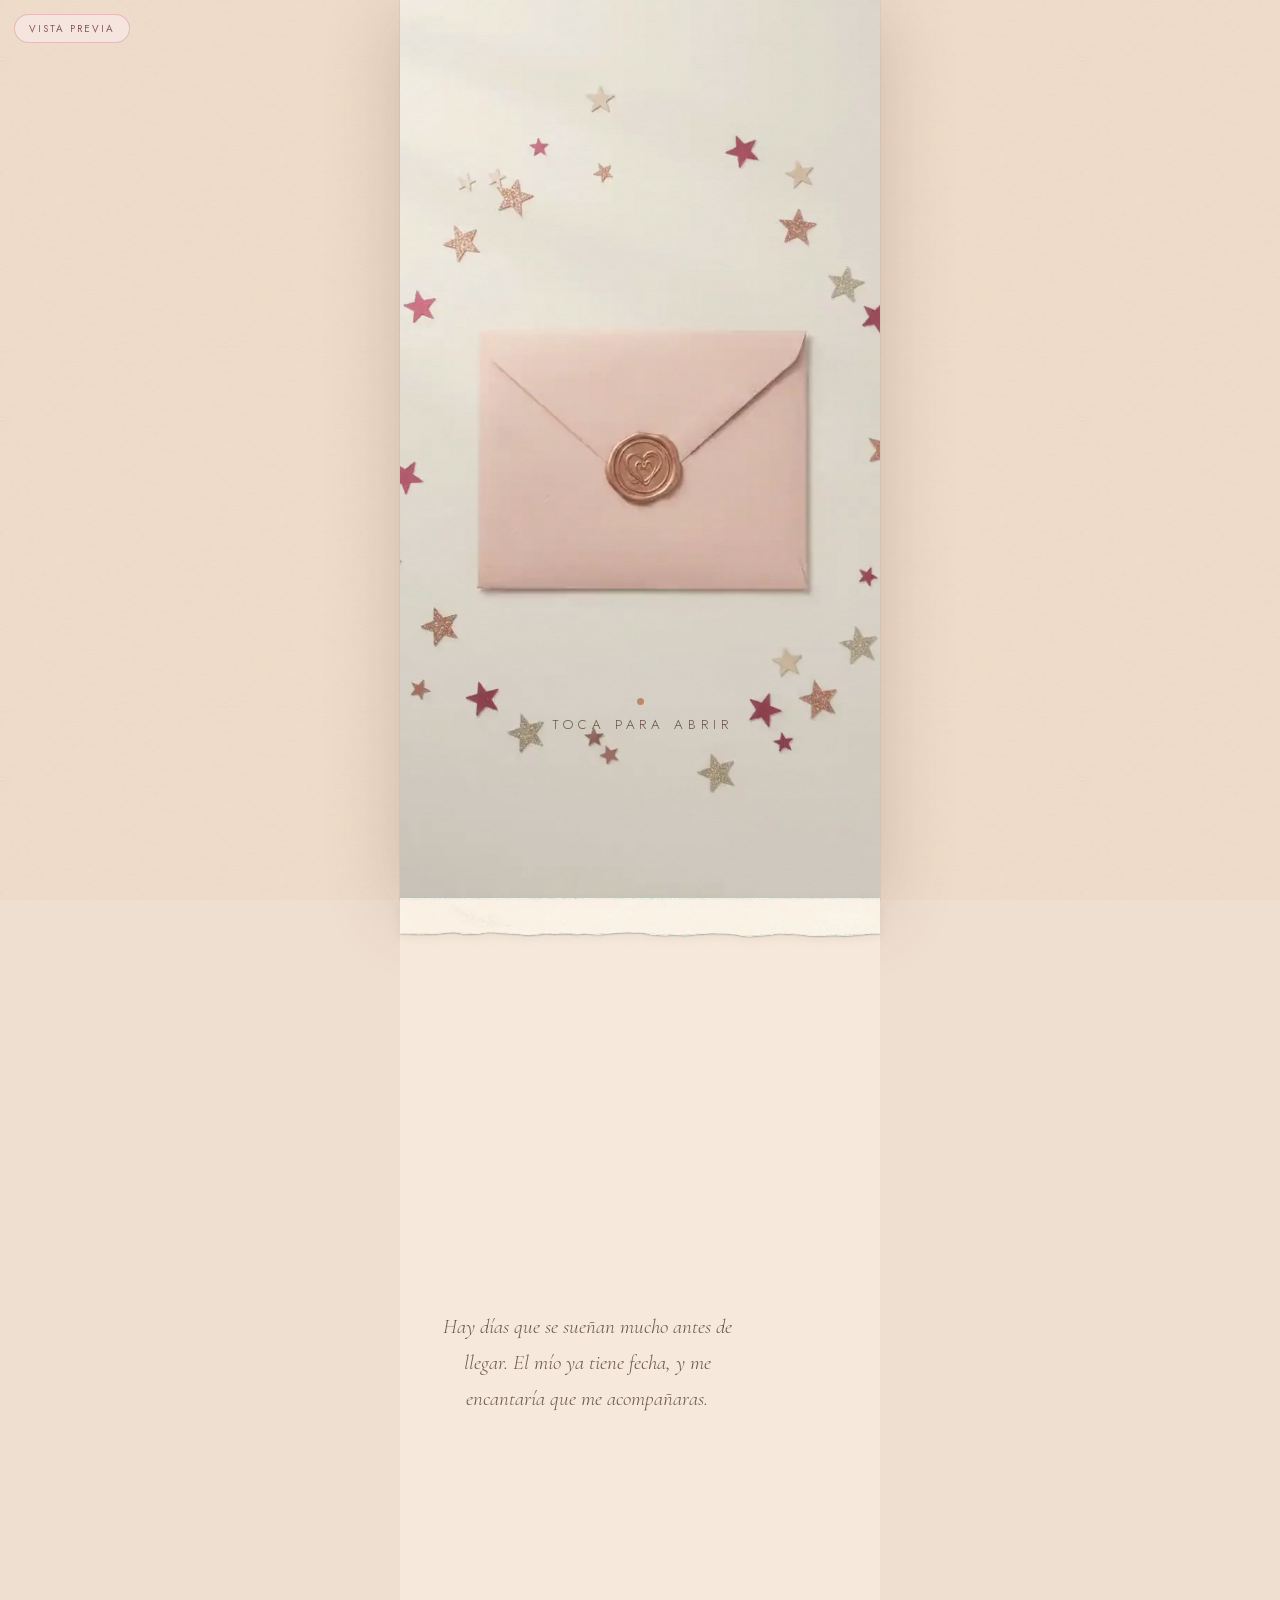
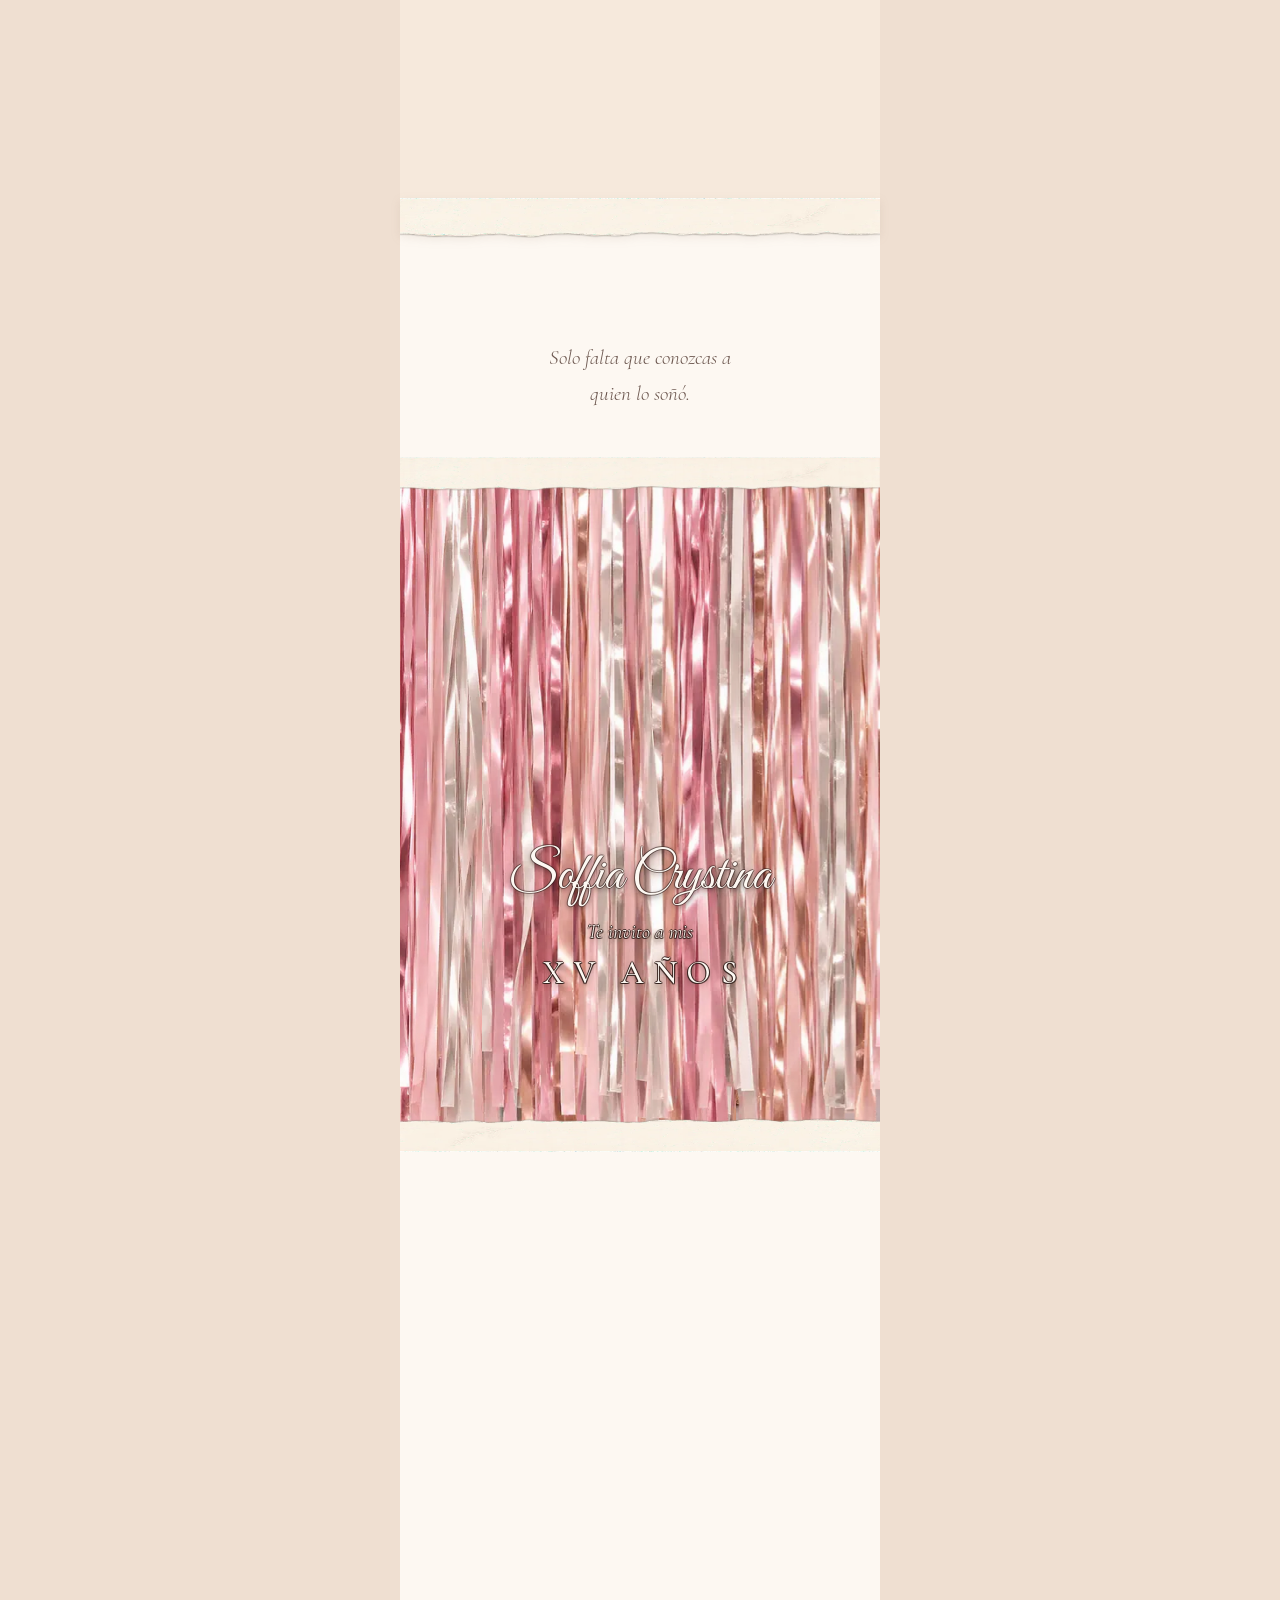
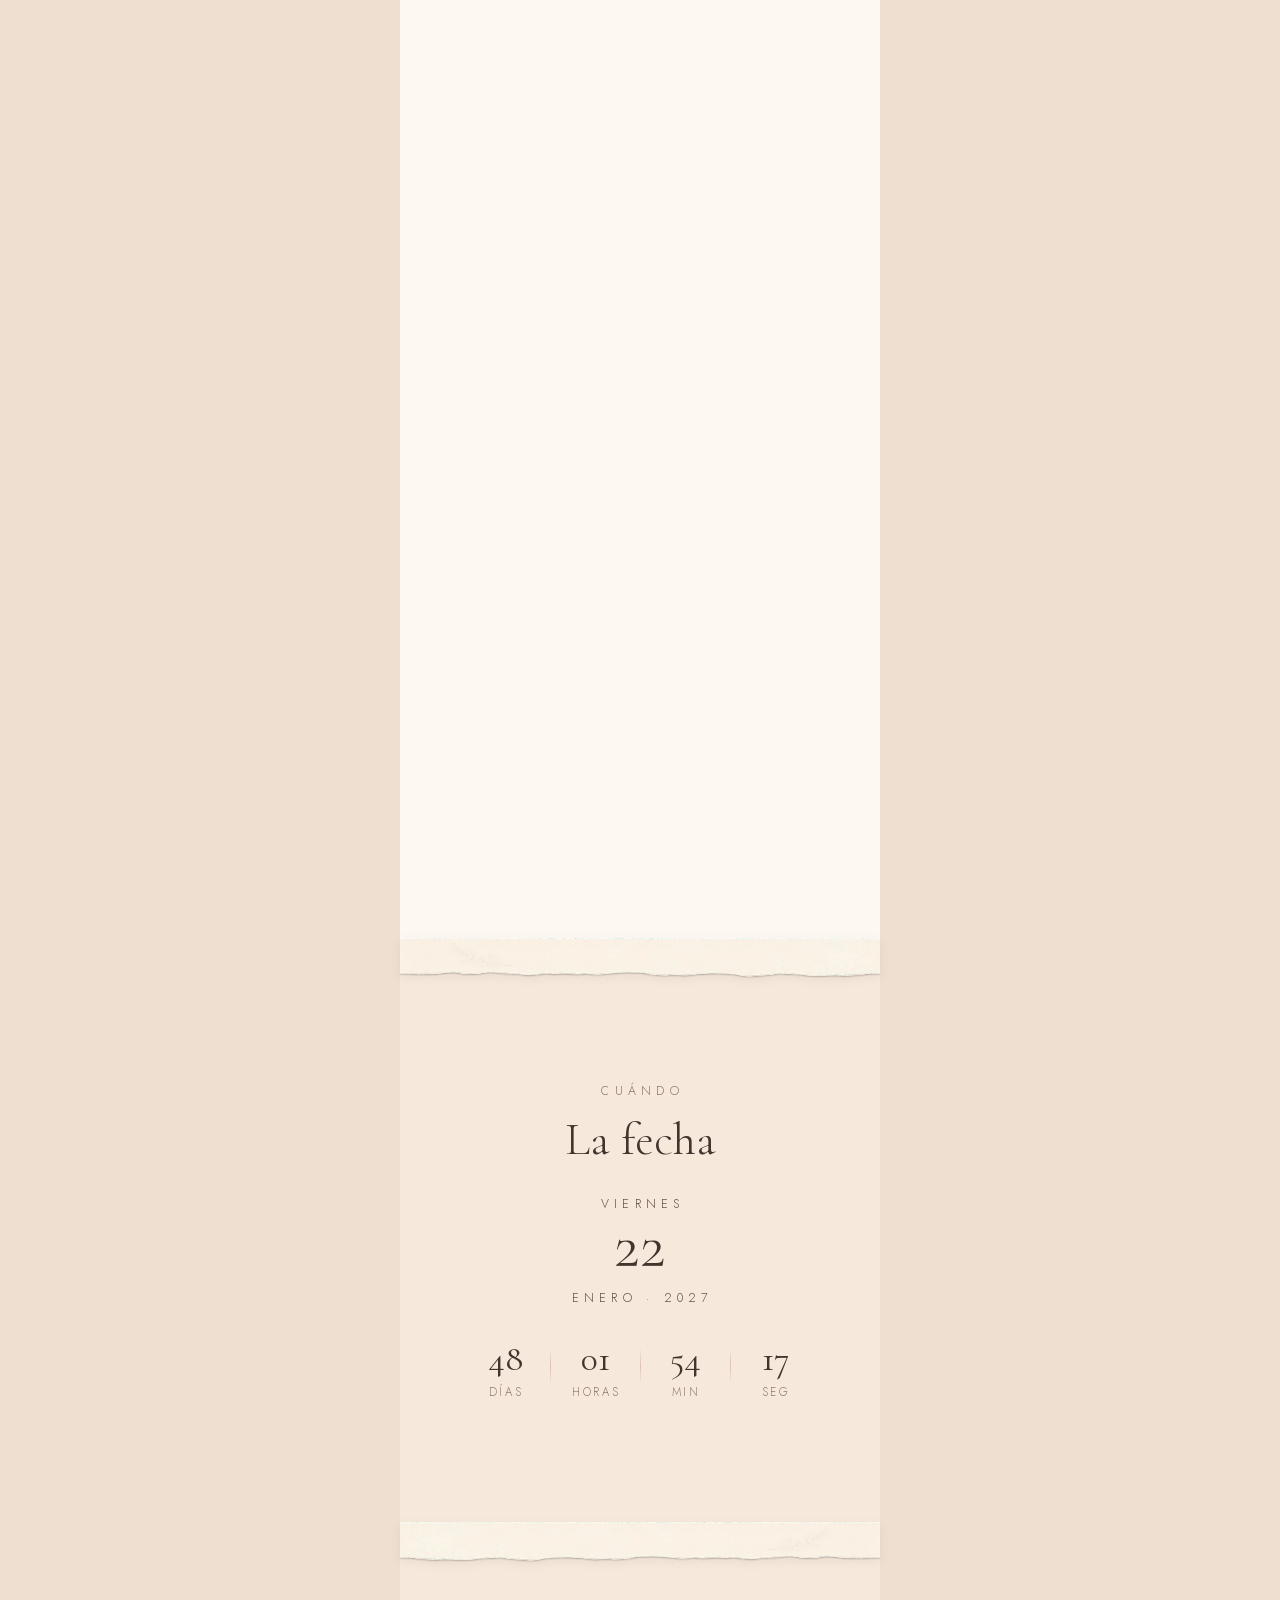
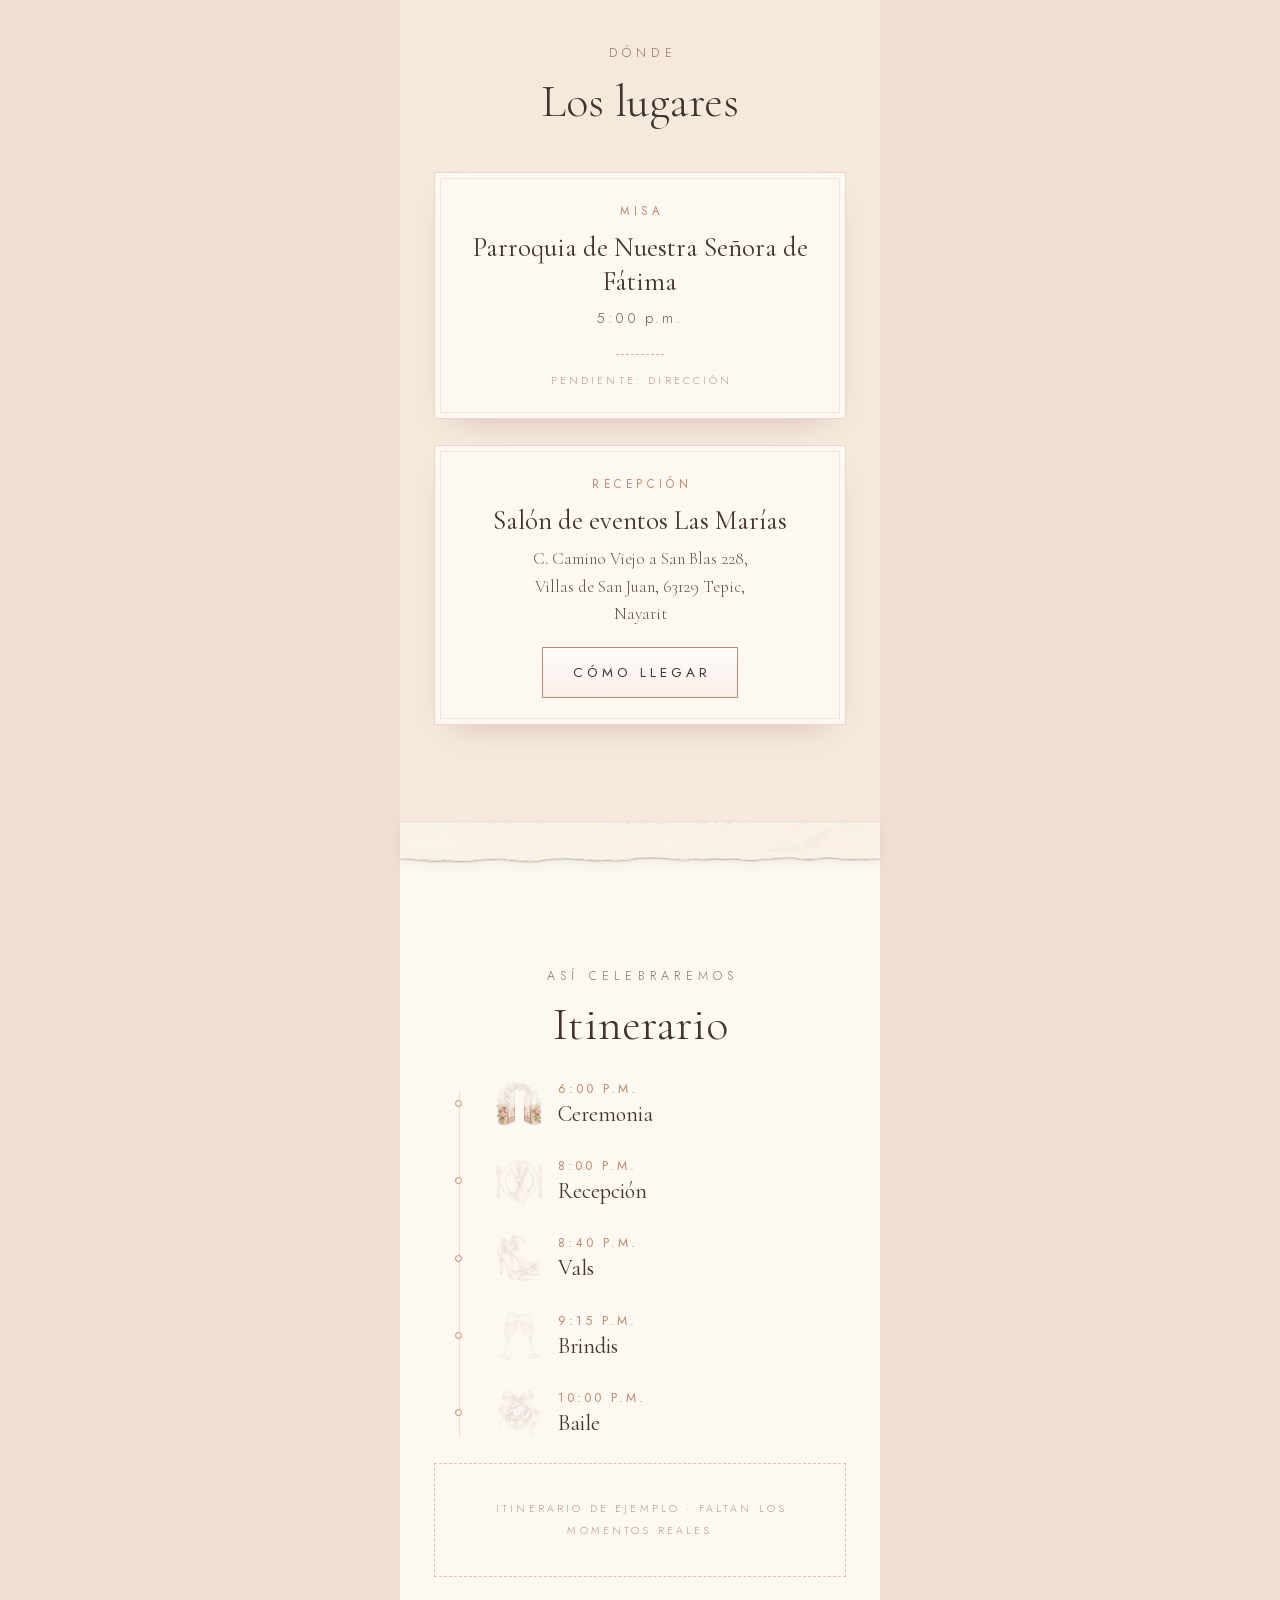
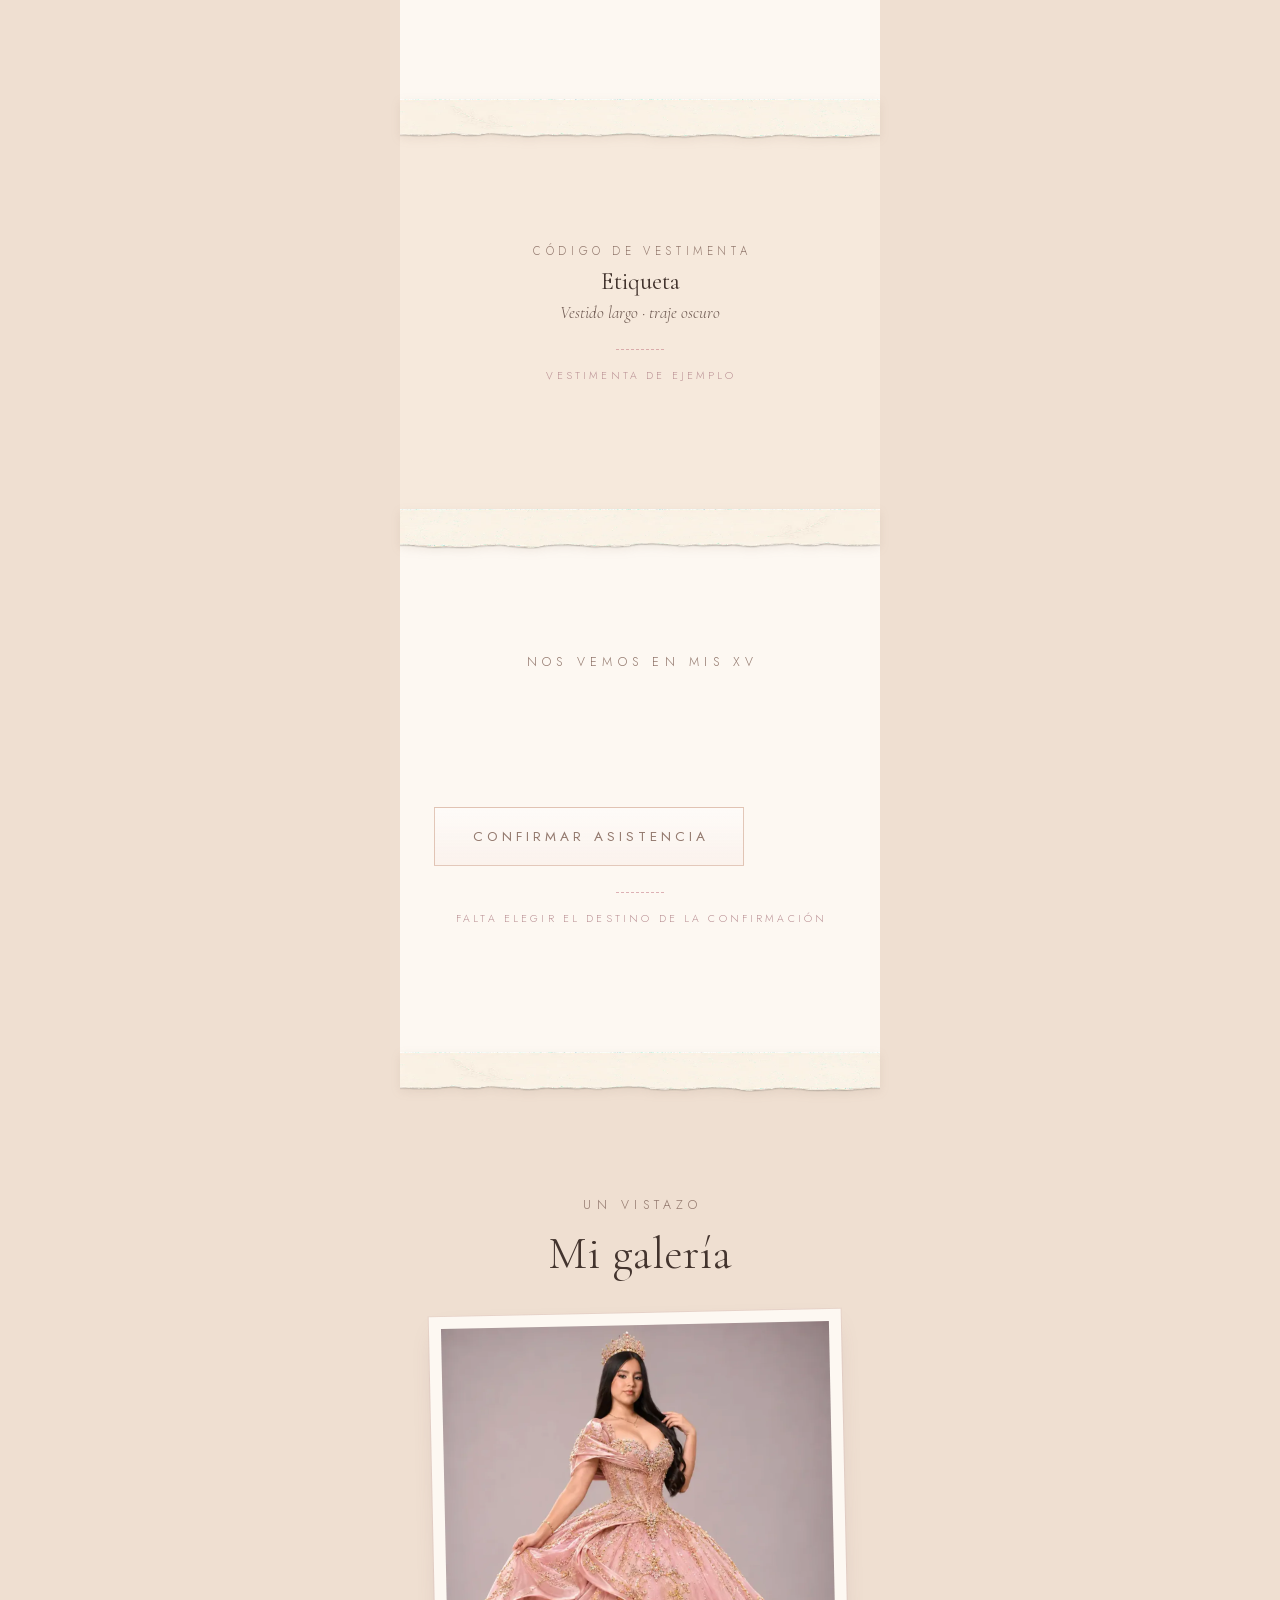
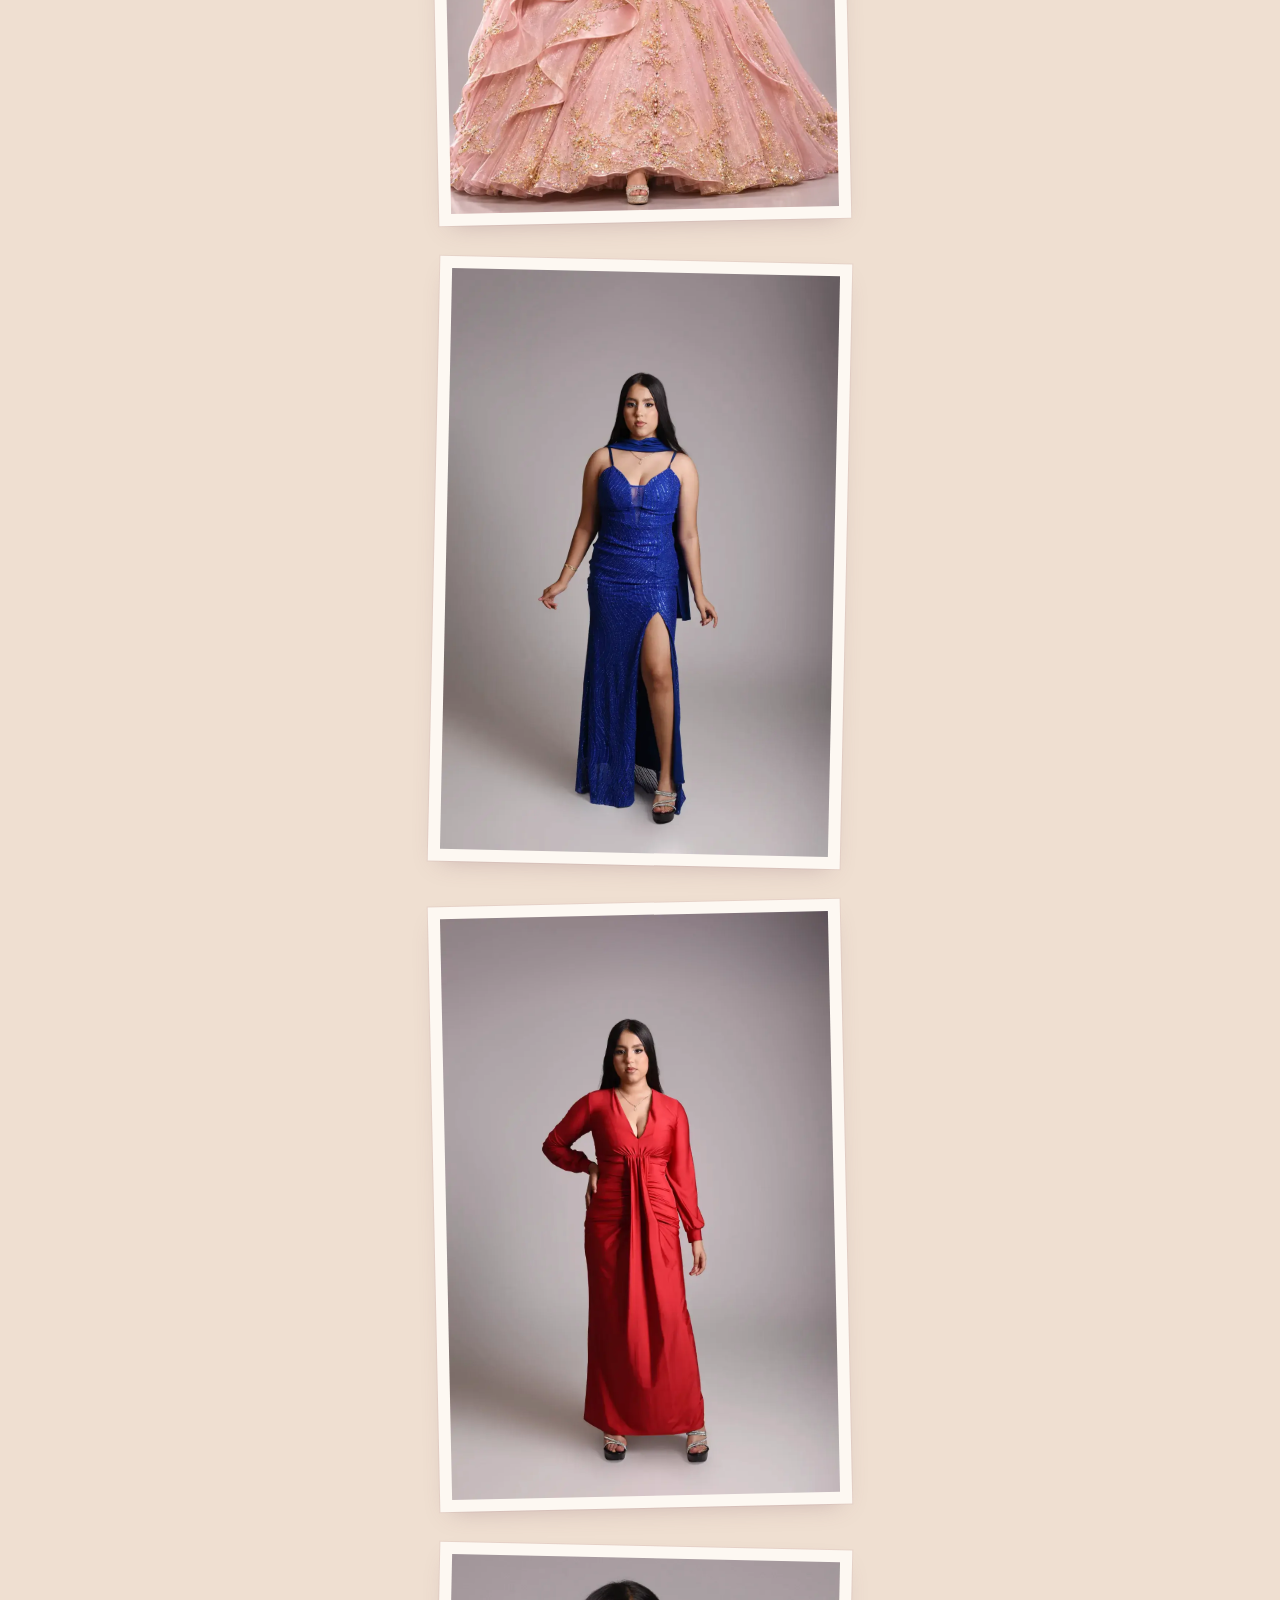
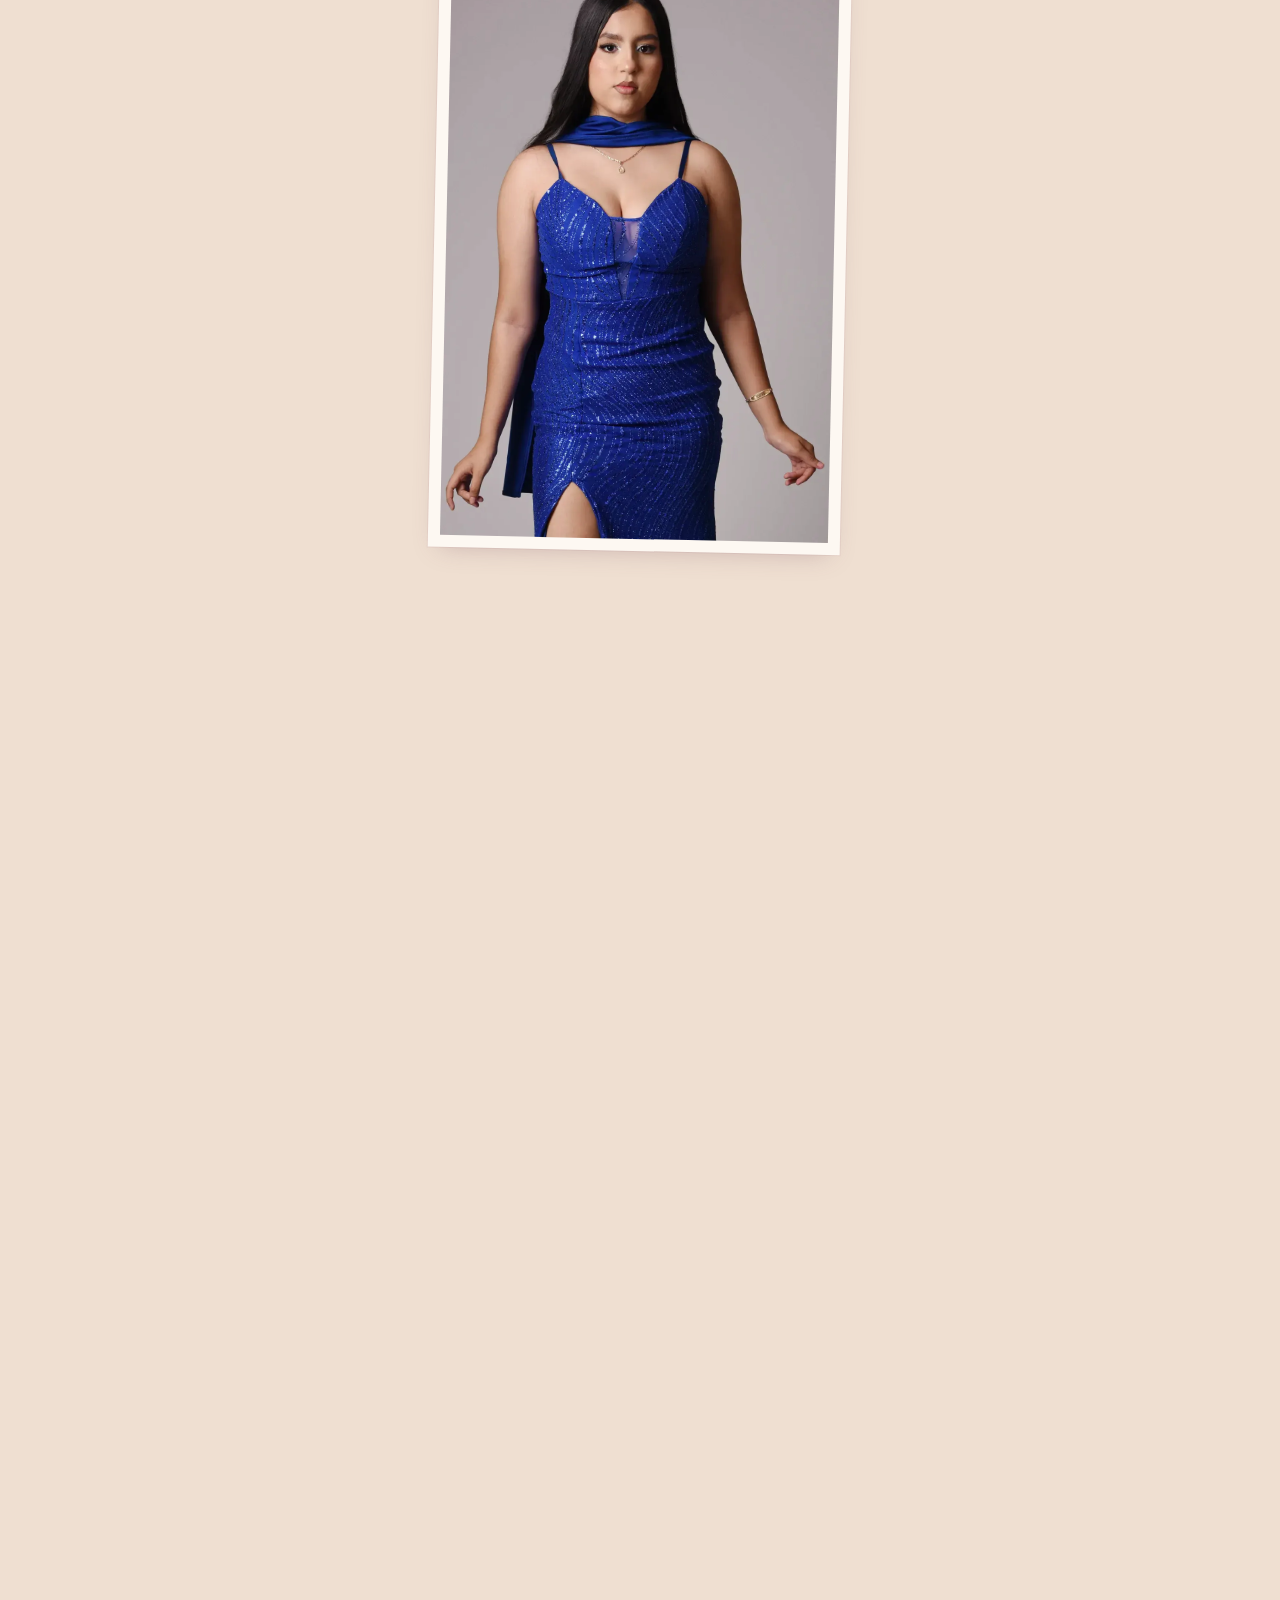
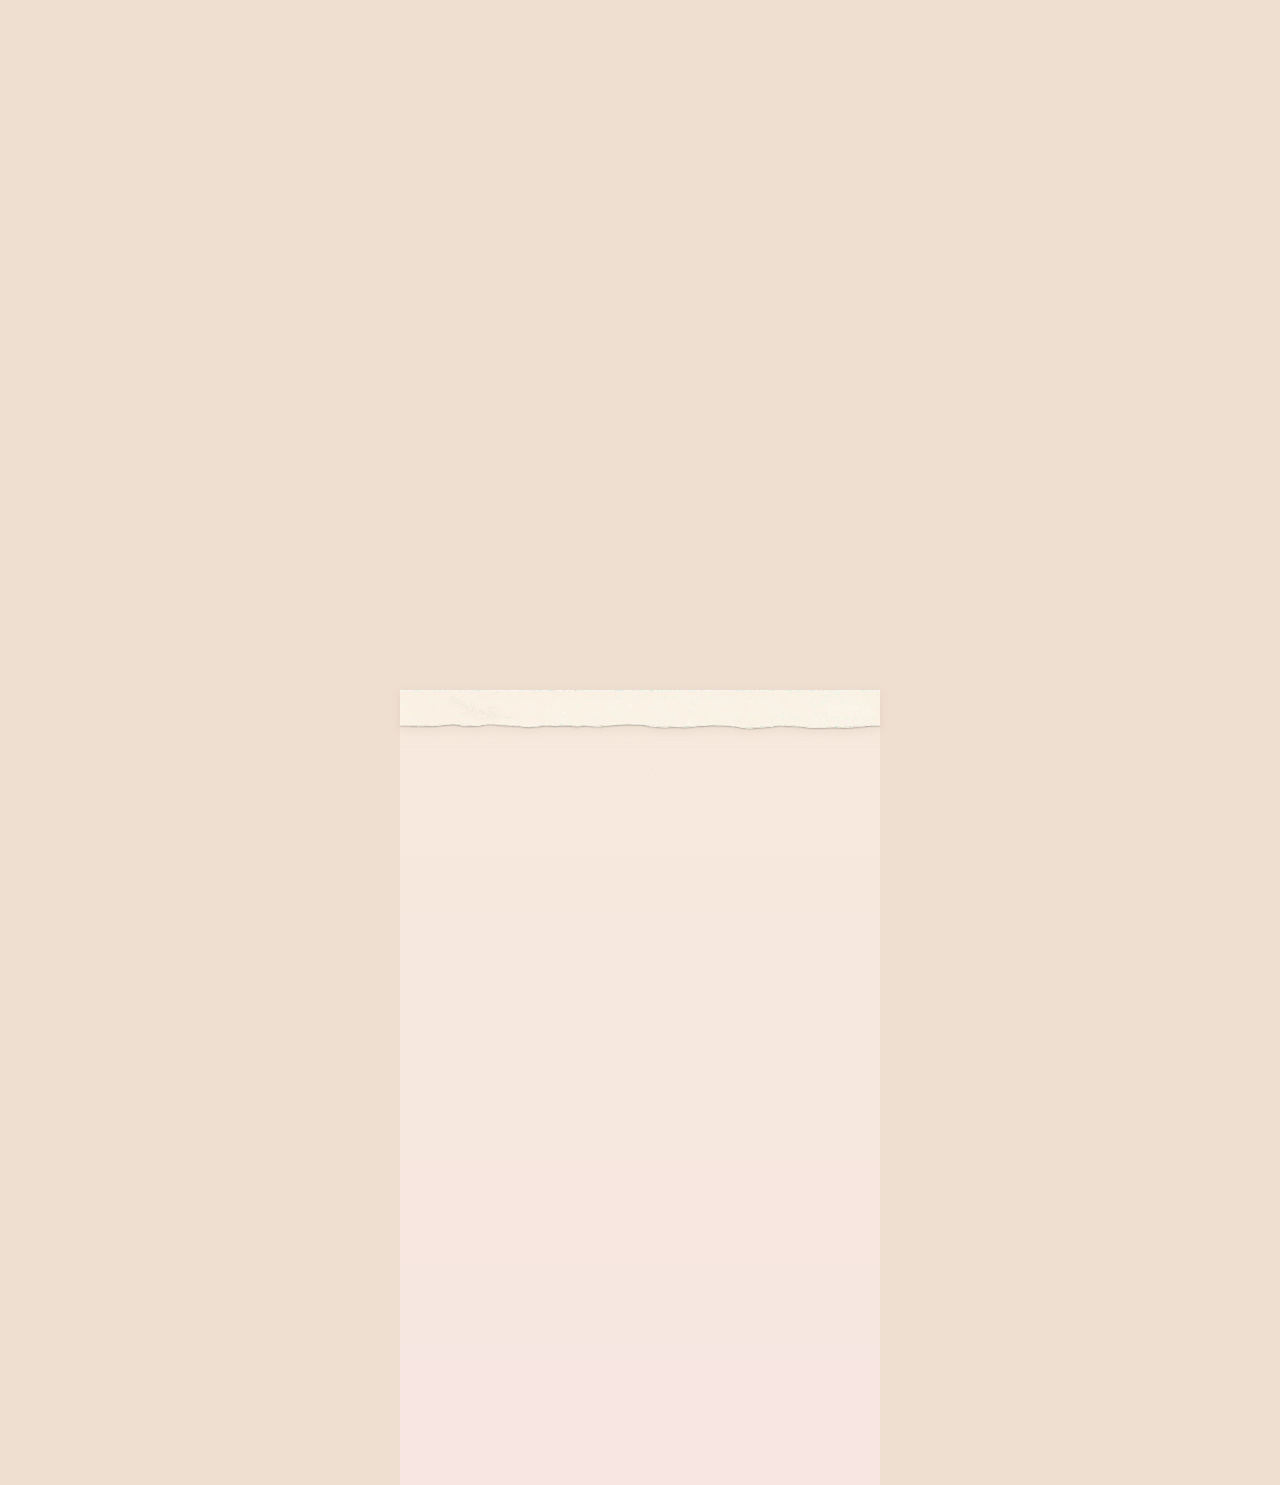
==== commit deaa6ccf: "Las nueve fotos de la galería, para que Soffia la vea montada Son las del dossier de ejemplo más la " ====
--- a/index.html
+++ b/index.html
@@ -11,7 +11,7 @@
 <!-- El estilo se decide antes de pintar nada: si se pusiera desde script.js
      se vería un parpadeo del estilo viejo al nuevo. Manda ?estilo= de la URL;
      si no, lo que diga datos.js (y por defecto, «papel»). -->
-<script src="datos.js?v=1795380190-700b63f"></script>
+<script src="datos.js?v=1795380684-90536f8"></script>
 <script>
   (function () {
     var p = new URLSearchParams(location.search).get('estilo');
@@ -21,9 +21,9 @@
     if (e) try { sessionStorage.setItem('estilo', e); } catch (x) {}
   })();
 </script>
-<link rel="preload" as="image" href="assets/apertura-poster.webp?v=1795380190-700b63f">
-<link rel="preload" href="assets/fuentes/jost-300.woff2?v=1795380190-700b63f" as="font" type="font/woff2" crossorigin>
-<link rel="stylesheet" href="styles.css?v=1795380190-700b63f">
+<link rel="preload" as="image" href="assets/apertura-poster.webp?v=1795380684-90536f8">
+<link rel="preload" href="assets/fuentes/jost-300.woff2?v=1795380684-90536f8" as="font" type="font/woff2" crossorigin>
+<link rel="stylesheet" href="styles.css?v=1795380684-90536f8">
 </head>
 <body class="sin-abrir">
 
@@ -37,21 +37,21 @@
             aria-label="Abrir la invitación de Soffia">
      <span class="lienzo">
       <!-- 1 · el sobre cerrado, quieto, hasta que tocan -->
-      <img class="capa" id="capa-poster" src="assets/apertura-poster.webp?v=1795380190-700b63f" alt=""
+      <img class="capa" id="capa-poster" src="assets/apertura-poster.webp?v=1795380684-90536f8" alt=""
            width="1080" height="1920" fetchpriority="high">
 
       <!-- 2 · los dos vídeos, uno detrás de otro. Son dos elementos y no uno
            con la fuente cambiada: así el segundo ya está descargado y pintado
            cuando acaba el primero, y el corte no parpadea. -->
       <video class="capa" id="video-1" muted playsinline preload="auto"
-             aria-hidden="true" src="assets/apertura-1.mp4?v=1795380190-700b63f"></video>
+             aria-hidden="true" src="assets/apertura-1.mp4?v=1795380684-90536f8"></video>
       <video class="capa" id="video-2" muted playsinline preload="none"
              aria-hidden="true"></video>
 
       <!-- 3 · la hoja: es el último fotograma del segundo vídeo, así que el
            relevo no se ve. Hace falta porque el navegador tira la imagen de un
            vídeo pausado al salir de pantalla y al volver dibuja la primera. -->
-      <img class="capa" id="capa-final" src="assets/apertura-final.webp?v=1795380190-700b63f" alt=""
+      <img class="capa" id="capa-final" src="assets/apertura-final.webp?v=1795380684-90536f8" alt=""
            width="1080" height="1920" fetchpriority="low">
 
       <!-- 3b · y la hoja se asienta: el fotograma del vídeo recorta un 18 %
@@ -59,7 +59,7 @@
            entera y entra creciendo hacia su tamaño real, así que el reencuadre
            se lee como el papel posándose y no como un salto. -->
       <span class="capa hoja-posada" id="hoja-posada" aria-hidden="true">
-        <img src="assets/hoja.webp?v=1795380190-700b63f" alt="" width="672" height="967"
+        <img src="assets/hoja.webp?v=1795380684-90536f8" alt="" width="672" height="967"
              fetchpriority="low">
       </span>
 
@@ -100,11 +100,11 @@
 <!-- ══════════════ 2 · LA ILUSIÓN ══════════════ -->
 <section class="seccion s-nota" id="nota">
   <div class="costura costura-arriba invertida" aria-hidden="true"></div>
-  <img class="adorno ad-estrellas ad-estrellas-izq" src="assets/ad-estrellas-c.webp?v=1795380190-700b63f" alt="" aria-hidden="true" loading="lazy" data-parallax="0.12">
-  <img class="adorno ad-perlas" src="assets/ad-perlas.webp?v=1795380190-700b63f" alt="" aria-hidden="true" loading="lazy" data-parallax="0.11">
-  <img class="adorno ad-estrellas ad-estrellas-der ad-estrellas-abajo" src="assets/ad-estrellas-a.webp?v=1795380190-700b63f" alt="" aria-hidden="true" loading="lazy" data-parallax="0.14">
-  <img class="adorno ad-brillo ad-brillo-globo" src="assets/ad-brillo.webp?v=1795380190-700b63f" alt="" aria-hidden="true" loading="lazy" data-parallax="0.13">
-  <img class="adorno ad-globo" src="assets/ad-globo.webp?v=1795380190-700b63f" alt="" aria-hidden="true" loading="lazy" data-parallax="0.08">
+  <img class="adorno ad-estrellas ad-estrellas-izq" src="assets/ad-estrellas-c.webp?v=1795380684-90536f8" alt="" aria-hidden="true" loading="lazy" data-parallax="0.12">
+  <img class="adorno ad-perlas" src="assets/ad-perlas.webp?v=1795380684-90536f8" alt="" aria-hidden="true" loading="lazy" data-parallax="0.11">
+  <img class="adorno ad-estrellas ad-estrellas-der ad-estrellas-abajo" src="assets/ad-estrellas-a.webp?v=1795380684-90536f8" alt="" aria-hidden="true" loading="lazy" data-parallax="0.14">
+  <img class="adorno ad-brillo ad-brillo-globo" src="assets/ad-brillo.webp?v=1795380684-90536f8" alt="" aria-hidden="true" loading="lazy" data-parallax="0.13">
+  <img class="adorno ad-globo" src="assets/ad-globo.webp?v=1795380684-90536f8" alt="" aria-hidden="true" loading="lazy" data-parallax="0.08">
 
   <div class="envoltorio">
     <p class="parrafo-grande revela" id="msj-presentacion" style="--i:0"></p>
@@ -114,8 +114,8 @@
 <!-- ══════════════ 3 · SOFFIA ══════════════ -->
 <section class="seccion s-soffia" id="soffia">
   <div class="costura costura-arriba" aria-hidden="true"></div>
-  <img class="adorno ad-brillo ad-brillo-esferas" src="assets/ad-brillo.webp?v=1795380190-700b63f" alt="" aria-hidden="true" loading="lazy" data-parallax="0.13">
-  <img class="adorno ad-esferas" src="assets/ad-esferas.webp?v=1795380190-700b63f" alt="" aria-hidden="true" loading="lazy" data-parallax="0.10">
+  <img class="adorno ad-brillo ad-brillo-esferas" src="assets/ad-brillo.webp?v=1795380684-90536f8" alt="" aria-hidden="true" loading="lazy" data-parallax="0.13">
+  <img class="adorno ad-esferas" src="assets/ad-esferas.webp?v=1795380684-90536f8" alt="" aria-hidden="true" loading="lazy" data-parallax="0.10">
 
   <!-- el puente: lo último que se lee antes de que se abran las rosas -->
   <div class="envoltorio">
@@ -132,13 +132,13 @@
     <div class="retrato-marco">
       <img id="foto-portada" alt="Fotografía de Soffia" hidden>
       <div class="retrato-vacio" id="retrato-vacio">
-        <img src="assets/flor-hojas.webp?v=1795380190-700b63f" alt="" loading="lazy">
+        <img src="assets/flor-hojas.webp?v=1795380684-90536f8" alt="" loading="lazy">
         <p>Aquí irá la fotografía de Soffia</p>
       </div>
       <!-- tres paneles de rosas: arriba sube, izquierda y derecha se abren -->
-      <img class="velo velo-arriba" src="assets/panel-arriba.webp?v=1795380190-700b63f" alt="" loading="lazy">
-      <img class="velo velo-izq" src="assets/panel-izq.webp?v=1795380190-700b63f" alt="" loading="lazy">
-      <img class="velo velo-der" src="assets/panel-der.webp?v=1795380190-700b63f" alt="" loading="lazy">
+      <img class="velo velo-arriba" src="assets/panel-arriba.webp?v=1795380684-90536f8" alt="" loading="lazy">
+      <img class="velo velo-izq" src="assets/panel-izq.webp?v=1795380684-90536f8" alt="" loading="lazy">
+      <img class="velo velo-der" src="assets/panel-der.webp?v=1795380684-90536f8" alt="" loading="lazy">
     </div>
     <span class="costura costura-foto arriba" aria-hidden="true"></span>
     <span class="costura costura-foto abajo" aria-hidden="true"></span>
@@ -161,8 +161,8 @@
 <!-- ══════════════ 3 · CUÁNDO Y DÓNDE ══════════════ -->
 <section class="seccion s-cuando" id="cuando">
   <div class="costura costura-arriba invertida" aria-hidden="true"></div>
-  <img class="adorno ad-estrellas ad-estrellas-der" src="assets/ad-estrellas-b.webp?v=1795380190-700b63f" alt="" aria-hidden="true" loading="lazy" data-parallax="0.12">
-  <img class="adorno ad-guirnalda" src="assets/ad-guirnalda.webp?v=1795380190-700b63f" alt="" aria-hidden="true" loading="lazy" data-parallax="0.11">
+  <img class="adorno ad-estrellas ad-estrellas-der" src="assets/ad-estrellas-b.webp?v=1795380684-90536f8" alt="" aria-hidden="true" loading="lazy" data-parallax="0.12">
+  <img class="adorno ad-guirnalda" src="assets/ad-guirnalda.webp?v=1795380684-90536f8" alt="" aria-hidden="true" loading="lazy" data-parallax="0.11">
 
   <div class="envoltorio">
     <p class="antetitulo revela" style="--i:0">Cuándo</p>
@@ -183,8 +183,8 @@
 <!-- ══════════════ 4b · DÓNDE ══════════════ -->
 <section class="seccion s-donde" id="donde">
   <div class="costura costura-arriba" aria-hidden="true"></div>
-  <img class="adorno ad-estrellas ad-estrellas-izq" src="assets/ad-estrellas-c.webp?v=1795380190-700b63f" alt="" aria-hidden="true" loading="lazy" data-parallax="0.12">
-  <img class="adorno ad-perlas" src="assets/ad-perlas.webp?v=1795380190-700b63f" alt="" aria-hidden="true" loading="lazy" data-parallax="0.12">
+  <img class="adorno ad-estrellas ad-estrellas-izq" src="assets/ad-estrellas-c.webp?v=1795380684-90536f8" alt="" aria-hidden="true" loading="lazy" data-parallax="0.12">
+  <img class="adorno ad-perlas" src="assets/ad-perlas.webp?v=1795380684-90536f8" alt="" aria-hidden="true" loading="lazy" data-parallax="0.12">
 
   <div class="envoltorio">
     <p class="antetitulo revela" style="--i:0">Dónde</p>
@@ -197,8 +197,8 @@
 <!-- ══════════════ 4 · ITINERARIO ══════════════ -->
 <section class="seccion s-itinerario" id="itinerario">
   <div class="costura costura-arriba" aria-hidden="true"></div>
-  <img class="adorno ad-estrellas ad-estrellas-der" src="assets/ad-estrellas-a.webp?v=1795380190-700b63f" alt="" aria-hidden="true" loading="lazy" data-parallax="0.12">
-  <img class="adorno ad-mono-a" src="assets/ad-mono-a.webp?v=1795380190-700b63f" alt="" aria-hidden="true" loading="lazy" data-parallax="0.10">
+  <img class="adorno ad-estrellas ad-estrellas-der" src="assets/ad-estrellas-a.webp?v=1795380684-90536f8" alt="" aria-hidden="true" loading="lazy" data-parallax="0.12">
+  <img class="adorno ad-mono-a" src="assets/ad-mono-a.webp?v=1795380684-90536f8" alt="" aria-hidden="true" loading="lazy" data-parallax="0.10">
 
   <div class="envoltorio">
     <p class="antetitulo revela" style="--i:0">Así celebraremos</p>
@@ -215,8 +215,8 @@
 <!-- ══════════════ 5 · VESTIMENTA ══════════════ -->
 <section class="seccion s-vestir" id="vestir" hidden>
   <div class="costura costura-arriba invertida" aria-hidden="true"></div>
-  <img class="adorno ad-estrellas ad-estrellas-izq" src="assets/ad-estrellas-c.webp?v=1795380190-700b63f" alt="" aria-hidden="true" loading="lazy" data-parallax="0.12">
-  <img class="adorno ad-cintas" src="assets/ad-cintas.webp?v=1795380190-700b63f" alt="" aria-hidden="true" loading="lazy" data-parallax="0.10">
+  <img class="adorno ad-estrellas ad-estrellas-izq" src="assets/ad-estrellas-c.webp?v=1795380684-90536f8" alt="" aria-hidden="true" loading="lazy" data-parallax="0.12">
+  <img class="adorno ad-cintas" src="assets/ad-cintas.webp?v=1795380684-90536f8" alt="" aria-hidden="true" loading="lazy" data-parallax="0.10">
 
   <div class="envoltorio">
     <div class="vestimenta" id="vestimenta" hidden></div>
@@ -226,9 +226,9 @@
 <!-- ══════════════ 6 · CONFIRMACIÓN ══════════════ -->
 <section class="seccion s-confirmar" id="confirmar">
   <div class="costura costura-arriba" aria-hidden="true"></div>
-  <img class="adorno ad-estrellas ad-estrellas-izq" src="assets/ad-estrellas-b.webp?v=1795380190-700b63f" alt="" aria-hidden="true" loading="lazy" data-parallax="0.12">
-  <img class="adorno ad-brillo ad-brillo-globos" src="assets/ad-brillo.webp?v=1795380190-700b63f" alt="" aria-hidden="true" loading="lazy" data-parallax="0.13">
-  <img class="adorno ad-globos" src="assets/ad-globos.webp?v=1795380190-700b63f" alt="" aria-hidden="true" loading="lazy" data-parallax="0.09">
+  <img class="adorno ad-estrellas ad-estrellas-izq" src="assets/ad-estrellas-b.webp?v=1795380684-90536f8" alt="" aria-hidden="true" loading="lazy" data-parallax="0.12">
+  <img class="adorno ad-brillo ad-brillo-globos" src="assets/ad-brillo.webp?v=1795380684-90536f8" alt="" aria-hidden="true" loading="lazy" data-parallax="0.13">
+  <img class="adorno ad-globos" src="assets/ad-globos.webp?v=1795380684-90536f8" alt="" aria-hidden="true" loading="lazy" data-parallax="0.09">
 
   <div class="envoltorio">
     <p class="antetitulo revela" style="--i:0">Nos vemos en mis XV</p>
@@ -243,8 +243,8 @@
      falta no deja hueco. -->
 <section class="seccion s-galeria" id="galeria" hidden>
   <div class="costura costura-arriba invertida" aria-hidden="true"></div>
-  <img class="adorno ad-estrellas ad-estrellas-der" src="assets/ad-estrellas-b.webp?v=1795380190-700b63f" alt="" aria-hidden="true" loading="lazy" data-parallax="0.12">
-  <img class="adorno ad-mono-a" src="assets/ad-mono-a.webp?v=1795380190-700b63f" alt="" aria-hidden="true" loading="lazy" data-parallax="0.10">
+  <img class="adorno ad-estrellas ad-estrellas-der" src="assets/ad-estrellas-b.webp?v=1795380684-90536f8" alt="" aria-hidden="true" loading="lazy" data-parallax="0.12">
+  <img class="adorno ad-mono-a" src="assets/ad-mono-a.webp?v=1795380684-90536f8" alt="" aria-hidden="true" loading="lazy" data-parallax="0.10">
 
   <div class="envoltorio">
     <p class="antetitulo revela" style="--i:0">Un vistazo</p>
@@ -256,15 +256,15 @@
 <!-- ══════════════ 8 · DESPEDIDA ══════════════ -->
 <section class="seccion s-cierre" id="cierre">
   <div class="costura costura-arriba invertida" aria-hidden="true"></div>
-  <img class="adorno ad-tela" src="assets/ad-tela.webp?v=1795380190-700b63f" alt="" aria-hidden="true" loading="lazy" data-parallax="0.07">
-  <img class="adorno ad-estrellas ad-estrellas-der" src="assets/ad-estrellas-c.webp?v=1795380190-700b63f" alt="" aria-hidden="true" loading="lazy" data-parallax="0.12">
-  <img class="adorno ad-mono-b" src="assets/ad-mono-b.webp?v=1795380190-700b63f" alt="" aria-hidden="true" loading="lazy" data-parallax="0.10">
+  <img class="adorno ad-tela" src="assets/ad-tela.webp?v=1795380684-90536f8" alt="" aria-hidden="true" loading="lazy" data-parallax="0.07">
+  <img class="adorno ad-estrellas ad-estrellas-der" src="assets/ad-estrellas-c.webp?v=1795380684-90536f8" alt="" aria-hidden="true" loading="lazy" data-parallax="0.12">
+  <img class="adorno ad-mono-b" src="assets/ad-mono-b.webp?v=1795380684-90536f8" alt="" aria-hidden="true" loading="lazy" data-parallax="0.10">
   <!-- el cierre se monta en tres piezas: la rosa donde aterriza la que cae,
        y el follaje de cada lado, que sale de detrás cuando ya está posada -->
   <span class="flor flor-cierre-b" aria-hidden="true" data-parallax="0.09">
-    <img class="cierre-hoja cierre-izq" src="assets/flor-bajo-izq.webp?v=1795380190-700b63f" alt="" loading="lazy">
-    <img class="cierre-hoja cierre-der" src="assets/flor-bajo-der.webp?v=1795380190-700b63f" alt="" loading="lazy">
-    <img class="cierre-rosa" src="assets/flor-bajo-rosa.webp?v=1795380190-700b63f" alt="" loading="lazy">
+    <img class="cierre-hoja cierre-izq" src="assets/flor-bajo-izq.webp?v=1795380684-90536f8" alt="" loading="lazy">
+    <img class="cierre-hoja cierre-der" src="assets/flor-bajo-der.webp?v=1795380684-90536f8" alt="" loading="lazy">
+    <img class="cierre-rosa" src="assets/flor-bajo-rosa.webp?v=1795380684-90536f8" alt="" loading="lazy">
   </span>
 
   <div class="envoltorio">
@@ -282,9 +282,9 @@
 
 <!-- la rosa que se desprende de la tarjeta y baja con el scroll -->
 <span class="petalo" id="petalo" aria-hidden="true">
-  <img class="petalo-cara" id="rosa-frente" src="assets/rosa-frente.webp?v=1795380190-700b63f" alt="">
-  <img class="petalo-cara" id="rosa-tres"   src="assets/rosa-tres.webp?v=1795380190-700b63f"   alt="">
-  <img class="petalo-cara" id="rosa-perfil" src="assets/rosa-perfil.webp?v=1795380190-700b63f" alt="">
+  <img class="petalo-cara" id="rosa-frente" src="assets/rosa-frente.webp?v=1795380684-90536f8" alt="">
+  <img class="petalo-cara" id="rosa-tres"   src="assets/rosa-tres.webp?v=1795380684-90536f8"   alt="">
+  <img class="petalo-cara" id="rosa-perfil" src="assets/rosa-perfil.webp?v=1795380684-90536f8" alt="">
 </span>
 
 <button type="button" class="audio" id="audio" hidden aria-pressed="false"
@@ -296,6 +296,6 @@
   Vista previa
 </div>
 
-<script src="script.js?v=1795380190-700b63f"></script>
+<script src="script.js?v=1795380684-90536f8"></script>
 </body>
 </html>
--- a/styles.css
+++ b/styles.css
@@ -8,31 +8,31 @@
    buena, en vez de quedarse invisible. */
 @font-face{
   font-family:'Cormorant Garamond'; font-style:italic; font-weight:300; font-display:swap;
-  src:url('assets/fuentes/cormorant-garamond-300-italica.woff2?v=1795380190-700b63f') format('woff2');
+  src:url('assets/fuentes/cormorant-garamond-300-italica.woff2?v=1795380684-90536f8') format('woff2');
 }
 @font-face{
   font-family:'Cormorant Garamond'; font-style:normal; font-weight:300; font-display:swap;
-  src:url('assets/fuentes/cormorant-garamond-300.woff2?v=1795380190-700b63f') format('woff2');
+  src:url('assets/fuentes/cormorant-garamond-300.woff2?v=1795380684-90536f8') format('woff2');
 }
 @font-face{
   font-family:'Cormorant Garamond'; font-style:normal; font-weight:400; font-display:swap;
-  src:url('assets/fuentes/cormorant-garamond-400.woff2?v=1795380190-700b63f') format('woff2');
+  src:url('assets/fuentes/cormorant-garamond-400.woff2?v=1795380684-90536f8') format('woff2');
 }
 @font-face{
   font-family:'Cormorant Garamond'; font-style:normal; font-weight:500; font-display:swap;
-  src:url('assets/fuentes/cormorant-garamond-500.woff2?v=1795380190-700b63f') format('woff2');
+  src:url('assets/fuentes/cormorant-garamond-500.woff2?v=1795380684-90536f8') format('woff2');
 }
 @font-face{
   font-family:'Great Vibes'; font-style:normal; font-weight:400; font-display:swap;
-  src:url('assets/fuentes/great-vibes-400.woff2?v=1795380190-700b63f') format('woff2');
+  src:url('assets/fuentes/great-vibes-400.woff2?v=1795380684-90536f8') format('woff2');
 }
 @font-face{
   font-family:'Jost'; font-style:normal; font-weight:300; font-display:swap;
-  src:url('assets/fuentes/jost-300.woff2?v=1795380190-700b63f') format('woff2');
+  src:url('assets/fuentes/jost-300.woff2?v=1795380684-90536f8') format('woff2');
 }
 @font-face{
   font-family:'Jost'; font-style:normal; font-weight:400; font-display:swap;
-  src:url('assets/fuentes/jost-400.woff2?v=1795380190-700b63f') format('woff2');
+  src:url('assets/fuentes/jost-400.woff2?v=1795380684-90536f8') format('woff2');
 }
 
 /* ===========================================================================
@@ -108,7 +108,7 @@
 body::before{
   content:''; position:fixed; inset:0; z-index:9;
   pointer-events:none;
-  background:url('assets/papel-marfil.webp?v=1795380190-700b63f') repeat;
+  background:url('assets/papel-marfil.webp?v=1795380684-90536f8') repeat;
   background-size:360px 360px;
   opacity:.5; mix-blend-mode:multiply;
 }
@@ -255,8 +255,8 @@
 /* la máscara deja ver la tarjeta solo por encima de la V de la solapa */
 .marco-tarjeta{
   position:absolute; inset:0; display:block;
-  -webkit-mask-image:url('assets/mascara-tarjeta.png?v=1795380190-700b63f');
-          mask-image:url('assets/mascara-tarjeta.png?v=1795380190-700b63f');
+  -webkit-mask-image:url('assets/mascara-tarjeta.png?v=1795380684-90536f8');
+          mask-image:url('assets/mascara-tarjeta.png?v=1795380684-90536f8');
   -webkit-mask-size:100% 66.5072%;
           mask-size:100% 66.5072%;
   -webkit-mask-position:top left;  mask-position:top left;
@@ -462,7 +462,7 @@
 /* costuras de papel rasgado entre secciones */
 .costura{
   position:absolute; top:-2px; left:0; width:100%; height:clamp(26px,6.4vw,40px);
-  background:url('assets/tira-papel.webp?v=1795380190-700b63f') center bottom / 100% 100% no-repeat;
+  background:url('assets/tira-papel.webp?v=1795380684-90536f8') center bottom / 100% 100% no-repeat;
   z-index:1; pointer-events:none;
   filter: drop-shadow(0 3px 5px rgba(130,97,80,.1));
 }
